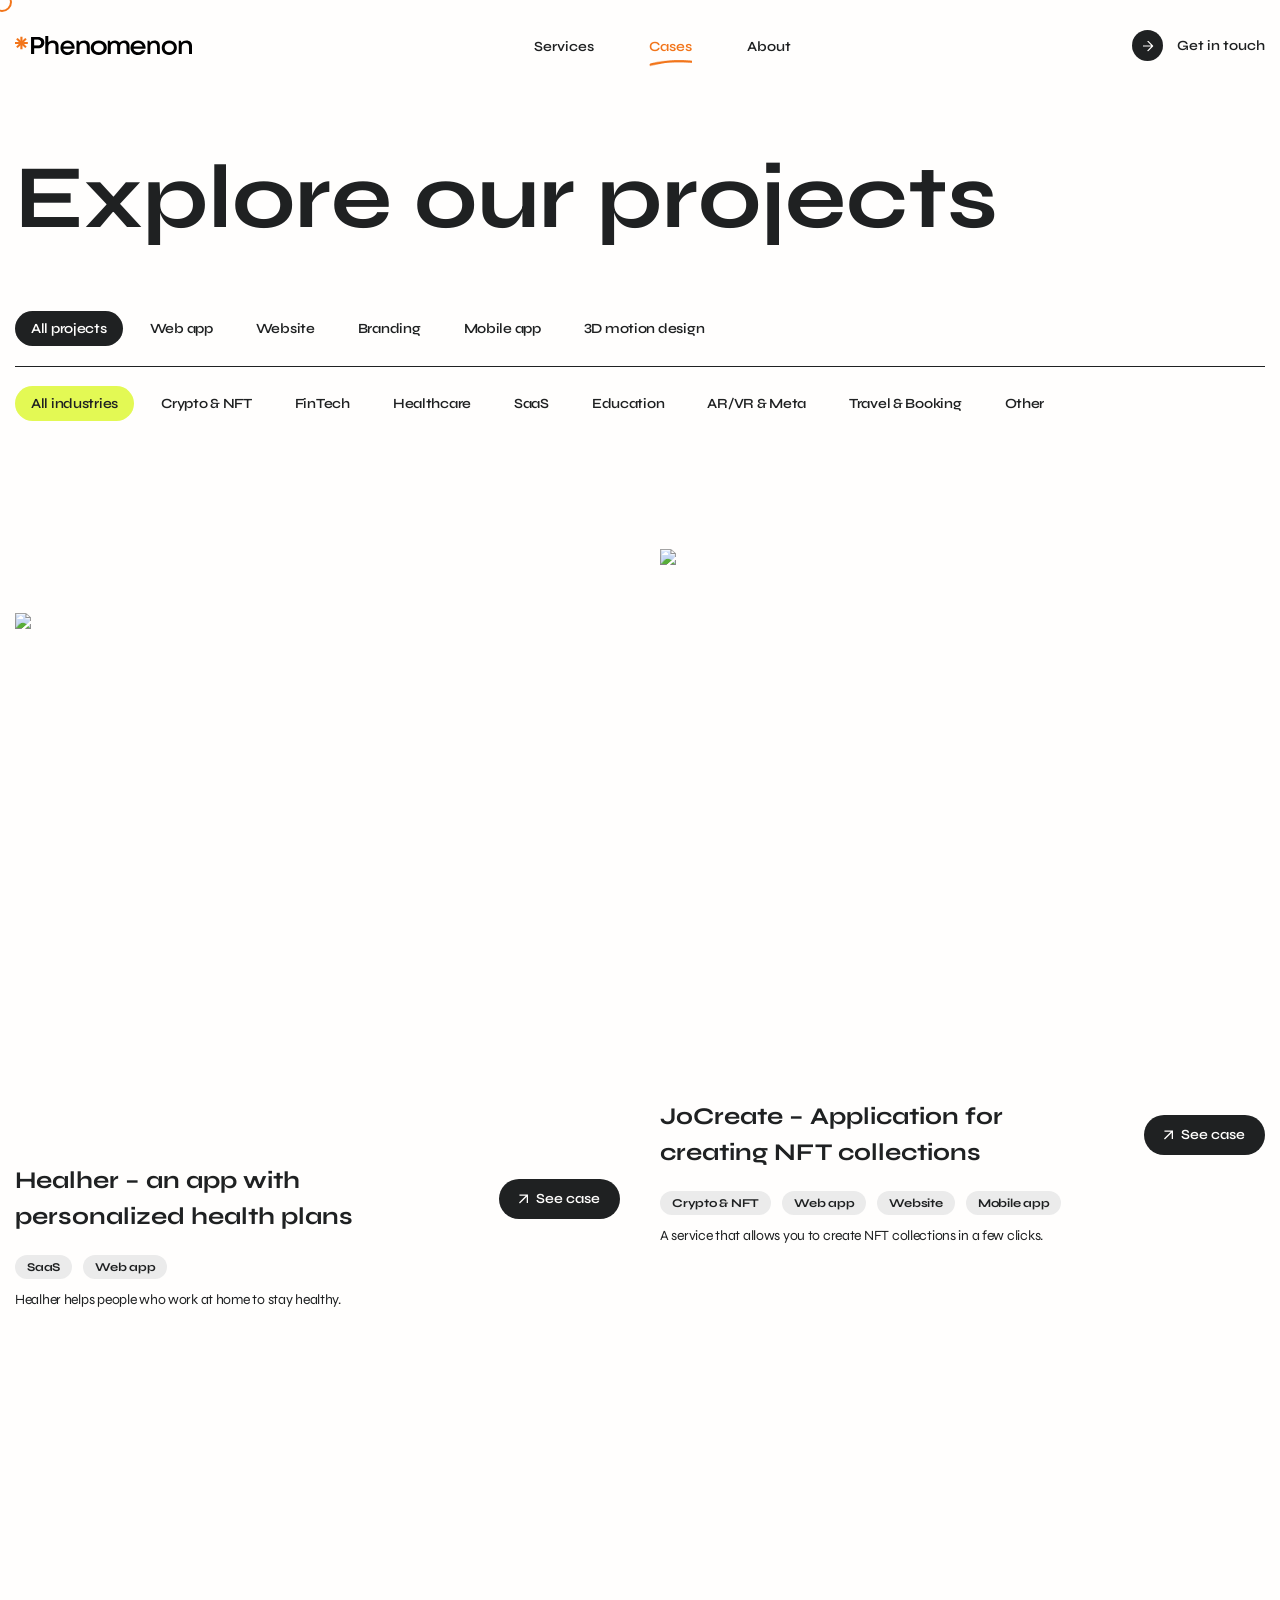
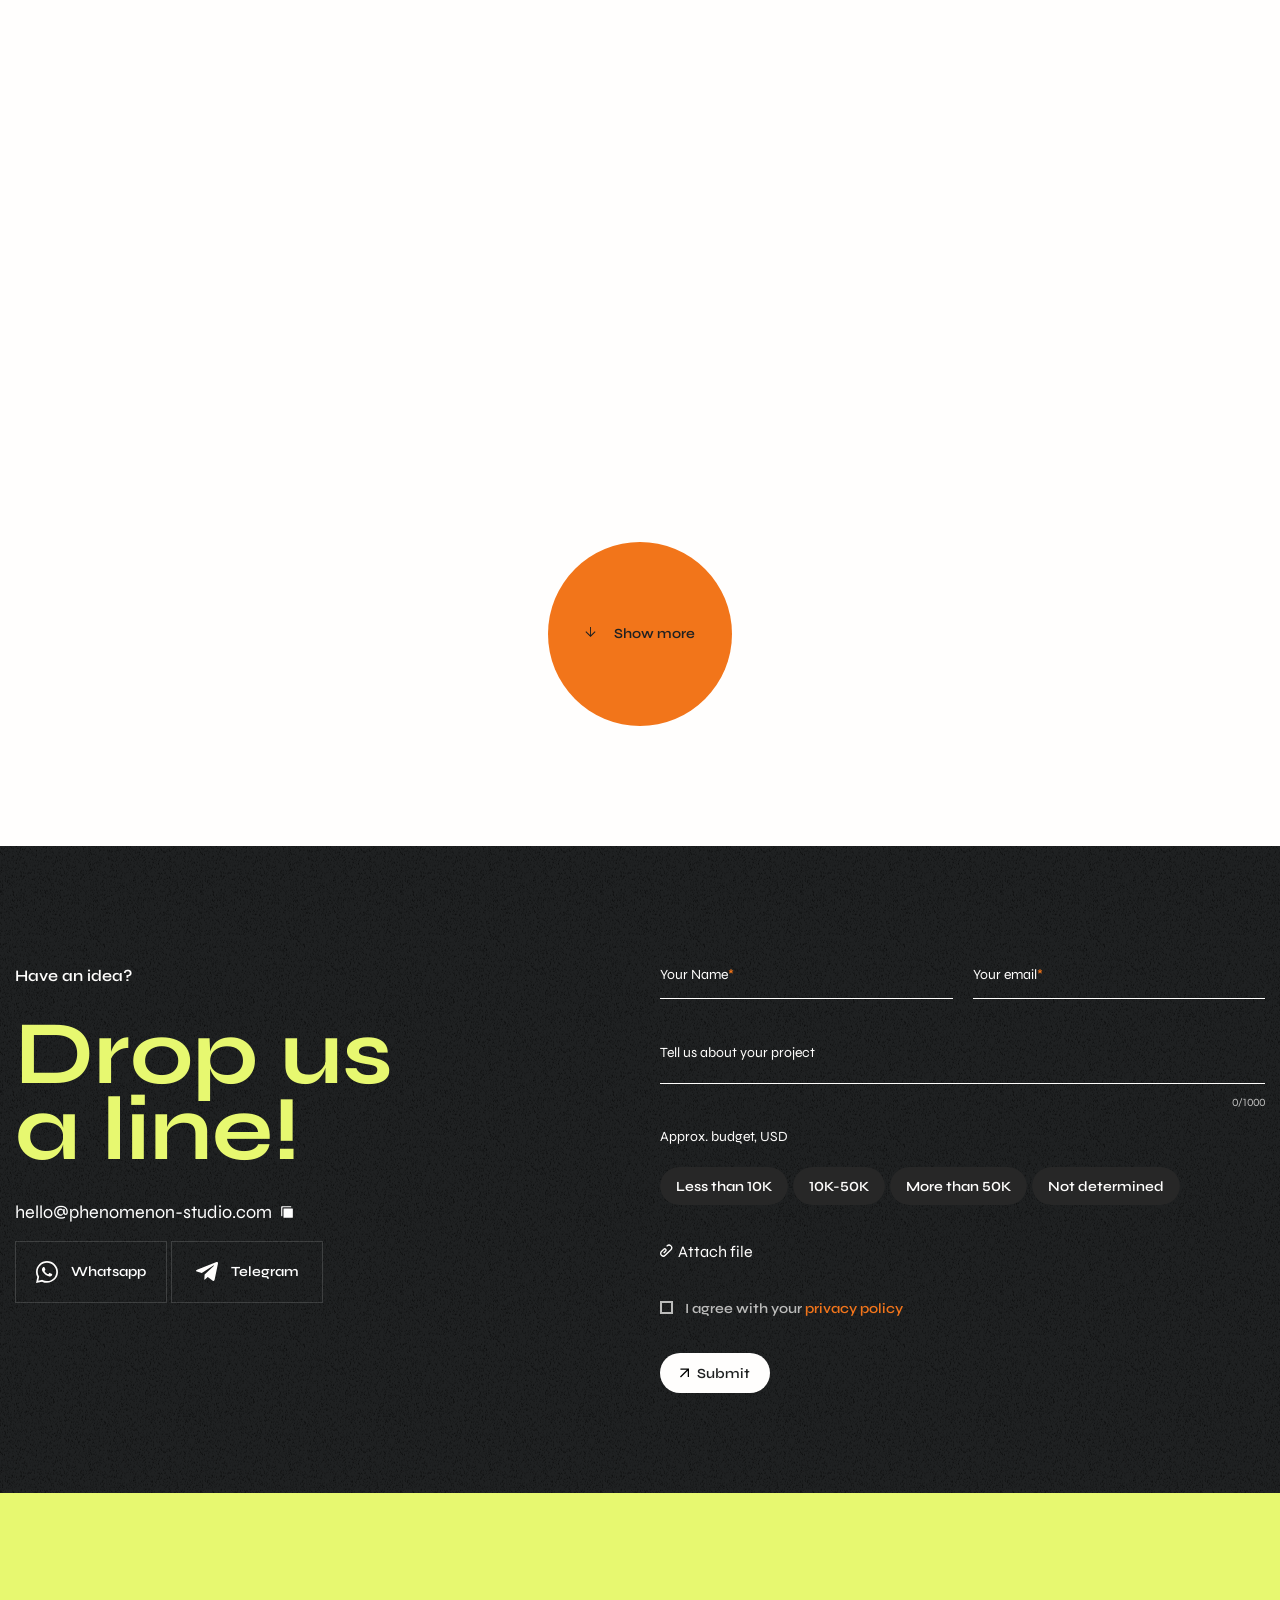
==== phenomenonstudio.com/projects.html @ b762459d "Initial commit" ====
<!DOCTYPE html>
<html lang="en" class="" id="html" translate="no">

<!-- Mirrored from phenomenonstudio.com/projects by HTTrack Website Copier/3.x [XR&CO'2014], Mon, 03 Apr 2023 16:49:14 GMT -->
<!-- Added by HTTrack --><meta http-equiv="content-type" content="text/html;charset=UTF-8" /><!-- /Added by HTTrack -->
<head>
	<meta name="google" content="notranslate">
	<meta charset="utf-8">
	<meta name="viewport" content="initial-scale=1.0, width=device-width, viewport-fit=cover">
	<link rel="preconnect" href="https://fonts.googleapis.com/">
	<link rel="preconnect" href="https://fonts.gstatic.com/" crossorigin>
	<link
	    rel="preload"
	    href="https://fonts.googleapis.com/css2?family=Syne:wght@400;500;600;700&amp;display=swap"
	    as="style"
	    onload="this.onload=null;this.rel='stylesheet'"
	/>
	<noscript>
	    <link
	        href="https://fonts.googleapis.com/css2?family=Syne:wght@400;500;600;700&amp;display=swap"
	        rel="stylesheet"
	        type="text/css"
	    />
	</noscript>

	<title>Full service studio for both startups and established businesses - Projects</title>
	<meta name='robots' content='index, follow, max-image-preview:large, max-snippet:-1, max-video-preview:-1' />

	<!-- This site is optimized with the Yoast SEO Premium plugin v18.3 (Yoast SEO v20.0) - https://yoast.com/wordpress/plugins/seo/ -->
	<meta name="description" content="We use fact- and research-based methodologies whilst partnering closely with clients to deliver their end-goal vision." />
	<link rel="canonical" href="projects.html" />
	<meta property="og:locale" content="en_US" />
	<meta property="og:type" content="article" />
	<meta property="og:title" content="Full service studio for both startups and established businesses - Projects" />
	<meta property="og:description" content="We use fact- and research-based methodologies whilst partnering closely with clients to deliver their end-goal vision." />
	<meta property="og:url" content="projects.html" />
	<meta property="og:site_name" content="Phenomenon" />
	<meta property="article:modified_time" content="2022-09-08T12:02:45+00:00" />
	<meta property="og:image" content="wp-content/uploads/2021/10/Cover-1-1-1-scaled.jpg" />
	<meta property="og:image:width" content="2560" />
	<meta property="og:image:height" content="1344" />
	<meta property="og:image:type" content="image/jpeg" />
	<meta name="twitter:card" content="summary_large_image" />
	<script type="application/ld+json" class="yoast-schema-graph">{"@context":"https://schema.org","@graph":[{"@type":"WebPage","@id":"https://phenomenonstudio.com/projects","url":"https://phenomenonstudio.com/projects","name":"Full service studio for both startups and established businesses - Projects","isPartOf":{"@id":"https://phenomenonstudio.com/#website"},"primaryImageOfPage":{"@id":"https://phenomenonstudio.com/projects#primaryimage"},"image":{"@id":"https://phenomenonstudio.com/projects#primaryimage"},"thumbnailUrl":"https://phenomenonstudio.com/wp-content/uploads/2021/10/Cover-1-1-1-scaled.jpg","datePublished":"2021-09-02T07:30:38+00:00","dateModified":"2022-09-08T12:02:45+00:00","description":"We use fact- and research-based methodologies whilst partnering closely with clients to deliver their end-goal vision.","inLanguage":"en-US","potentialAction":[{"@type":"ReadAction","target":["https://phenomenonstudio.com/projects"]}]},{"@type":"ImageObject","inLanguage":"en-US","@id":"https://phenomenonstudio.com/projects#primaryimage","url":"https://phenomenonstudio.com/wp-content/uploads/2021/10/Cover-1-1-1-scaled.jpg","contentUrl":"https://phenomenonstudio.com/wp-content/uploads/2021/10/Cover-1-1-1-scaled.jpg","width":"2560","height":"1344"},{"@type":"WebSite","@id":"https://phenomenonstudio.com/#website","url":"https://phenomenonstudio.com/","name":"Phenomenon","description":"","potentialAction":[{"@type":"SearchAction","target":{"@type":"EntryPoint","urlTemplate":"https://phenomenonstudio.com/?s={search_term_string}"},"query-input":"required name=search_term_string"}],"inLanguage":"en-US"}]}</script>
	<!-- / Yoast SEO Premium plugin. -->


<link rel='dns-prefetch' href='http://ajax.googleapis.com/' />
<link rel="https://api.w.org/" href="wp-json/index.html" /><link rel="alternate" type="application/json" href="wp-json/wp/v2/pages/63.json" /><link rel="EditURI" type="application/rsd+xml" title="RSD" href="xmlrpc0db0.php?rsd" />
<link rel="wlwmanifest" type="application/wlwmanifest+xml" href="wp-includes/wlwmanifest.xml" />
<meta name="generator" content="WordPress 6.2" />
<link rel='shortlink' href='index2cce.html?p=63' />
<link rel="alternate" type="application/json+oembed" href="wp-json/oembed/1.0/embed0a29.json?url=https%3A%2F%2Fphenomenonstudio.com%2Fprojects" />
<link rel="alternate" type="text/xml+oembed" href="wp-json/oembed/1.0/embedd9ba?url=https%3A%2F%2Fphenomenonstudio.com%2Fprojects&amp;format=xml" />
<link rel="icon" href="wp-content/uploads/2022/05/cropped-fv-32x32.png" sizes="32x32" />
<link rel="icon" href="wp-content/uploads/2022/05/cropped-fv-192x192.png" sizes="192x192" />
<link rel="apple-touch-icon" href="wp-content/uploads/2022/05/cropped-fv-180x180.png" />
<meta name="msapplication-TileImage" content="https://phenomenonstudio.com/wp-content/uploads/2022/05/cropped-fv-270x270.png" />
	  <script>
          black_bg="wp-content/themes/phenomenon/img/black-bg.png";
      other_bg="wp-content/themes/phenomenon/img/bg.png";
     
    </script>
<style>
    body * {font-family: Syne;font-feature-settings: 'pnum' on, 'lnum' on;}.wrap{margin: 0 auto; width: 100%;max-width: 1330px;padding: 0 15px;}.black-background{background-image: url(wp-content/themes/phenomenon/img/black-bg.png);}.white-background,.gray-background,.lime-background, .orange-background{background-image: url(https://phenomenonstudio.com/wp-content/themes/phenomenon/img/bg.png);}img{aspect-ratio:attr(width)/attr(height)}.bottom-divider{position:absolute;border-top:2px solid #414243;height:calc(50% - 100px);bottom:0;left:0;z-index:123123123;width:100%;background:#1F2122;background-image: url(https://phenomenonstudio.com/wp-content/themes/phenomenon/img/black-bg.png);background-position:center;background-attachment:fixed;transition:0.7s;transition-delay:0.2s}.pace{display:none !important;position:absolute;top:-1px;left:-1px;width:1px;height:1px;z-index:-1}.page-preloader{height:100vh;color:white;display:flex;align-items:center;justify-content:flex-start;position:relative;z-index:1000;font-size:24px;font-weight:700;background:#1F2122;background-image: url(https://phenomenonstudio.com/wp-content/themes/phenomenon/img/black-bg.png);background-position:center;overflow:hidden;position:fixed;top:0;left:0;width:100%}.page-preloader.active{animation-name:loader;animation-iteration-count:1;animation-duration:0.5s;animation-timing-function:ease-in-out;animation-fill-mode:forwards;animation-delay:0.5s}.page-preloader.active .bottom-divider{height:100%}@keyframes loader{0%{height:100vh}100%{height:0;display:none}}.preloader-wrap span{font-size:200px;margin-left:20px;line-height:100%}.preloader-wrap sup{display:inline-block;vertical-align:top;margin-left:5px}.preloader-wrap sup img{width:25px}.header{border-bottom:1px solid transparent}@media (min-width: 1110px){.header.mini{padding:12px 0 !important;border-bottom:1px solid #D9D9D9}}.view,.hidd_block{opacity:0;visibility:hidden;-webkit-backface-visibility:hidden;backface-visibility:hidden}.logo svg{display:block}.viewed{-webkit-backface-visibility:hidden;backface-visibility:hidden;opacity:1;visibility:visible}.view.textslide{visibility:hidden;-webkit-backface-visibility:hidden;backface-visibility:hidden;opacity:0}.viewed.textslide{visibility:visible;-webkit-backface-visibility:hidden;backface-visibility:hidden;opacity:0}.fadein{opacity:0}.hidden-block.active{opacity:1;-webkit-backface-visibility:hidden;backface-visibility:hidden}h1 i,.section-heading i,.one i,h2 i,h3 i,h4 i,.value .text i,.section-subheading:not(.notme) i{opacity:0}.contacts-screen1 form .serv-wrap label input:checked+span::before{clip-path:circle(100% at 50% 50%)}.wls li{overflow:hidden}.wls li span.a-line{display:inline-block;overflow:hidden}.wls li span.a-line{overflow:hidden !important}.wls li span.a-line span{opacity:1;transform:translate3d(0, 100%, 0);-webkit-transform:translate3d(0, 100%, 0);will-change:transform;display:block;line-height:105%}h1.view:not(.done) span.a-line,.section-heading.view:not(.line-animation) span.a-line,h2.view span.a-line,h3.view span.a-line,.view.value .view.text span.a-line,.mobile-menu li a span.a-line{visibility:hidden;opacity:0;-webkit-backface-visibility:hidden;margin:-1% 0 -1% -5px}h1.viewed:not(.done) span.a-line,.section-heading.viewed:not(.line-animation) span.a-line,h2.viewed span.a-line,h3.viewed span.a-line,.viewed.value .viewed.text span.a-line,.mobile-menu li a span.a-line{overflow:hidden !important;display:block;-webkit-backface-visibility:hidden;visibility:visible;opacity:1;margin:-1% 0 -1% -5px}h1.viewed:not(.done) span.a-line span,.section-heading.viewed:not(.line-animation) span.a-line span,h2.viewed span.a-line span,h3.viewed span.a-line span,.viewed.value .viewed.text span.a-line span,.mobile-menu li a span.a-line span{transform:translateY(100%);display:block;line-height:105%}h1.viewed:not(.done).active span.a-line span,.section-heading.viewed:not(.line-animation).active span.a-line span,h2.viewed.active span.a-line span,h3.viewed.active span.a-line span,.viewed.value .viewed.text.active span.a-line span,.mobile-menu li a.active span.a-line span{animation-name:texttotop;animation-duration:0.8s;animation-iteration-count:1;animation-fill-mode:forwards;animation-timing-function:ease}.one .a-line{overflow:hidden;-webkit-backface-visibility:hidden}.one .a-line .inn{transform:translateY(100%);display:block}.one.active .a-line .inn{animation-name:texttotop;animation-duration:0.8s;animation-iteration-count:1;animation-fill-mode:forwards;animation-timing-function:ease}.textslide.viewed{animation-name:textslide;animation-duration:0.8s;animation-iteration-count:1;animation-fill-mode:forwards;animation-timing-function:ease}.texttobottom.viewed{animation-name:textslidebottom;animation-duration:0.8s;animation-iteration-count:1;animation-fill-mode:forwards;animation-timing-function:ease}.delay0{animation-delay:0s !important}.delay0-2{animation-delay:0.2s !important}.delay0-5{animation-delay:0.5s !important}.delay0-7{animation-delay:0.7s !important}.delay1{animation-delay:1s !important}.delay1-2{animation-delay:1.2s !important}.delay1-5{animation-delay:1.5s !important}.delay1-7{animation-delay:1.7s !important}.delay2-2{animation-delay:2.2s !important}.viewed.fadein{animation-name:fadein;animation-duration:1s;animation-iteration-count:1;animation-fill-mode:forwards;animation-timing-function:ease;-webkit-backface-visibility:hidden}@keyframes texttotop{0%{opacity:0;transform:translate3d(0, 100%, 0);-webkit-transform:translate3d(0, 100%, 0)}100%{opacity:1;transform:translate3d(0, 0, 0);-webkit-transform:translate3d(0, 0, 0)}}@keyframes texttobottom{0%{opacity:1;transform:translate3d(0, 0, 0);-webkit-transform:translate3d(0, 0, 0)}100%{opacity:0;transform:translate3d(0, 100%, 0);-webkit-transform:translate3d(0, 100%, 0)}}@keyframes textslide{0%{opacity:0;transform:translate3d(0, 30px, 0);-webkit-transform:translate3d(0, 30px, 0)}100%{opacity:1;transform:translate3d(0, 0, 0);-webkit-transform:translate3d(0, 0, 0)}}@keyframes textslidebottom{0%{opacity:1;transform:translate3d(0, 0, 0);-webkit-transform:translate3d(0, 0, 0)}100%{opacity:0;transform:translate3d(0, 30px, 0);-webkit-transform:translate3d(0, 30px, 0)}}@keyframes fadein{0%{opacity:0}100%{opacity:1}}@media (max-width: 1210px){.header.mini:not(.allways-white){padding:12px 0 !important;border-bottom:1px solid #D9D9D9}.preloader-wrap span{font-size:100px;margin-left:0;line-height:100%}.preloader-wrap b{display:block}.preloader-wrap sup{display:inline-block;vertical-align:top;margin-left:5px}.preloader-wrap sup img{width:25px}.bottom-divider{border-top:2px solid #414243;height:calc(50% - 100px)}.page-preloader{height:100vh;font-size:24px}h1.view:not(.done) span.a-line,.section-heading.view:not(.line-animation) span.a-line,h2.view span.a-line,h3.view span.a-line,.view.value .view.text span.a-line,.mobile-menu li a span.a-line{margin-left:-2px;margin-top:0;margin-bottom:0}.header.mini:not(.allways-white){padding:15px 0 !important;border-bottom:1px solid #D9D9D9}h1.viewed:not(.done) span.a-line,.section-heading.viewed:not(.line-animation) span.a-line,h2.viewed span.a-line,h3.viewed span.a-line,.viewed.value .viewed.text span.a-line,.mobile-menu li a span.a-line{margin-left:-2px;margin-top:0;margin-bottom:0}h1.viewed:not(.done) span.a-line{margin-top:-0.5%;margin-bottom:-0.5%}}

  </style>
  <script type="application/ld+json">
[{"@context":"http://schema.org","@type":"WebSite","url":"https://phenomenonstudio.com/","potentialAction":{"@type":"SearchAction","target":"https://phenomenonstudio.com/?s={search_term_string}","query-input":"required name=search_term_string"}},{"@context":"http://schema.org","@type":"Organization","url":"https://phenomenonstudio.com/","logo":"https://phenomenonstudio.com/wp-content/webp-express/webp-images/uploads/2021/09/Logo-3D-1mob-e1630573294768.png.webp","name":"Phenomenonstudio","email":"hello@phenomenon-studio.com"}]
</script>

<script async src="../cdnjs.cloudflare.com/ajax/libs/pace/1.2.4/pace.min.js"></script>

<script>
setTimeout(function(){var e,t,n;t=setTimeout(function(){document.getElementById("loadcntr").textContent="100",document.getElementById("pageloader").classList.add("active"),document.getElementById("main-screen-load").classList.add("is_view"),document.getElementById("main-screen-load-inner")&&document.getElementById("main-screen-load-inner").classList.add("viewed"),init(),load_funcs(),check_viewport(),additional_funcs(),check_viewport(),setObserver(),setTimeout(function(){window.scrollTo(0,1)},1),setTimeout(function(){window.scrollTo(0,0)},1),clearInterval(n)},8e3),n=setInterval(function(){var a=document.getElementsByClassName("pace-progress");Array.prototype.filter.call(a,function(t){(e=t.getAttribute("data-progress-text").replace("%",""))<10?e="00"+e:e<100&&e>10&&(e="0"+e)}),document.getElementById("loadcntr").textContent=e,"100"==e&&(document.getElementById("pageloader").classList.add("active"),setTimeout(function(){init(),load_funcs(),check_viewport(),additional_funcs(),check_viewport(),setObserver(),document.getElementById("main-screen-load").classList.add("is_view"),document.getElementById("main-screen-load-inner")&&document.getElementById("main-screen-load-inner").classList.add("viewed"),setTimeout(function(){window.scrollTo(0,1)},1),setTimeout(function(){window.scrollTo(0,0)},1),clearTimeout(t)},1e3),clearInterval(n))})},100);

</script>

	<!-- Google Tag Manager -->
<script>(function(w,d,s,l,i){w[l]=w[l]||[];w[l].push({'gtm.start':
new Date().getTime(),event:'gtm.js'});var f=d.getElementsByTagName(s)[0],
j=d.createElement(s),dl=l!='dataLayer'?'&l='+l:'';j.async=true;j.src=
'../www.googletagmanager.com/gtm5445.html?id='+i+dl;f.parentNode.insertBefore(j,f);
})(window,document,'script','dataLayer','GTM-NG5S546');</script>
<!-- End Google Tag Manager -->

<script> (function(ss,ex){ window.ldfdr=window.ldfdr||function(){(ldfdr._q=ldfdr._q||[]).push([].slice.call(arguments));}; (function(d,s){ fs=d.getElementsByTagName(s)[0]; function ce(src){ var cs=d.createElement(s); cs.src=src; cs.async=1; fs.parentNode.insertBefore(cs,fs); }; ce('https://sc.lfeeder.com/lftracker_v1_'+ss+(ex?'_'+ex:'')+'.js'); })(document,'script'); })('lYNOR8xdeJN8WQJZ'); </script>


</head>
<body id="body">	
	<!-- Google Tag Manager (noscript) -->
<noscript><iframe rel="preconnect" src="https://www.googletagmanager.com/ns.html?id=GTM-NG5S546"
height="0" width="0" style="display:none;visibility:hidden"></iframe></noscript>
<!-- End Google Tag Manager (noscript) -->

<div class="page-preloader" id="pageloader" data-src="wp-content/themes/phenomenon/img/black-bg.png">
	<div class="wrap">
		<div class="preloader-wrap">
			<b>Loading:</b> <span id="loadcntr">001</span><sup><img loading="lazy" width="25" height="25" style="height: auto;" src="wp-content/themes/phenomenon/_.png" alt="Projects - Photo 1"></sup>
		</div>
		<div class="bottom-divider" data-src="wp-content/themes/phenomenon/img/black-bg.png"></div>
	</div>
</div>

<div class="header-wrap">
<div class="header view fadein" id="header">
	<div class="wrap">
		<div class="flex-row">
			<a href="index.html" class="logo"><svg fill="none" height="19" viewBox="0 0 177 19" width="177" xmlns="http://www.w3.org/2000/svg" xmlns:xlink="http://www.w3.org/1999/xlink"><mask id="a" fill="#fff"><path d="m22.9815.905146c1.8119 0 3.3248.539494 4.5386 1.618494 1.2138 1.07878 1.8206 2.43339 1.8206 4.06382 0 1.62225-.6068 2.97288-1.8206 4.05184-1.2138 1.0788-2.7267 1.6183-4.5386 1.6183h-3.8232v5.838h-3.0689v-17.190454zm-.143 8.679264c.9883 0 1.7989-.28378 2.4319-.8511.6416-.56755.9623-1.28283.9623-2.14585 0-.86325-.3207-1.57854-.9623-2.14586-.633-.56733-1.4436-.8511-2.4319-.8511h-3.6802v5.99391z" fill="#fff"/><path d="m38.0285 4.46955c1.6966 0 3.0371.50601 4.0217 1.51803.9932 1.00404 1.4898 2.36538 1.4898 4.08402v8.0236h-2.993v-7.4694c0-1.21266-.2814-2.13235-.8439-2.75887-.5625-.6263-1.3976-.93967-2.5051-.93967-1.1341 0-2.0703.3775-2.8085 1.13252-.7384.75503-1.1075 1.72267-1.1075 2.90332v7.1321h-2.9933v-18.0952h2.9933v6.28875c.5711-.57814 1.2657-1.02401 2.0832-1.33716.8175-.32136 1.7053-.48204 2.6633-.48204z" fill="#fff"/><path d="m59.631 11.7992c0 .2662-.021.5741-.0629.9235h-11.2628c.1755 1.115.6438 1.9969 1.4048 2.6456.7608.649 1.7099.9736 2.8471.9736.8193 0 1.5509-.1791 2.1947-.5368.6523-.3577 1.1623-.8527 1.5303-1.4849h3.01c-.5517 1.4559-1.4256 2.5999-2.6213 3.4319-1.1956.832-2.5669 1.2478-4.1137 1.2478-2.0236 0-3.7168-.6906-5.0797-2.0715-1.3629-1.3895-2.0444-3.1116-2.0444-5.1667 0-1.3559.3094-2.58718.9282-3.69389.6187-1.10648 1.4716-1.97158 2.5586-2.59574 1.087-.63221 2.2995-.94831 3.6373-.94831 1.3795 0 2.6129.32852 3.6999.98578 1.087.64899 1.9189 1.52673 2.4959 2.63321.5853 1.0982.878 2.31705.878 3.65645zm-7.0738-4.71718c-1.062 0-1.965.29955-2.7092.89843-.7441.5991-1.2334 1.41452-1.4675 2.44605h8.3907c-.2592-1.04831-.7649-1.86764-1.5175-2.45847-.7441-.5906-1.643-.88601-2.6965-.88601z" fill="#fff"/><path d="m69.2385 4.52412c1.6878 0 3.0329.51615 4.035 1.54802 1.002 1.03186 1.5029 2.37585 1.5029 4.03176v7.9916h-2.993v-7.4397c0-1.20777-.2857-2.1238-.8571-2.74783-.5625-.62381-1.3932-.93593-2.4919-.93593-1.1427 0-2.0835.37998-2.8216 1.13995-.7296.75202-1.0944 1.71205-1.0944 2.87991v7.1036h-2.9933v-13.27142h2.0835l.5932 1.84799c.5625-.67995 1.2791-1.20782 2.1491-1.58383.8703-.37601 1.8328-.56412 2.8876-.56412z" fill="#fff"/><path d="m87.8773 18.0644c-1.2251.6239-2.5955.9359-4.1112.9359s-2.886-.312-4.1112-.9359c-1.2251-.6324-2.1872-1.4975-2.886-2.5957-.6989-1.1065-1.0483-2.3422-1.0483-3.7066 0-1.3727.3494-2.60815 1.0483-3.70635.6988-1.10648 1.6609-1.97181 2.886-2.59574 1.2252-.62393 2.5955-.93589 4.1112-.93589s2.8861.31196 4.1112.93589c1.2254.62393 2.1872 1.48926 2.886 2.59574.6989 1.10648 1.0483 2.34195 1.0483 3.70635s-.3494 2.6001-1.0483 3.7066c-.6988 1.0982-1.6606 1.9633-2.886 2.5957zm-7.6369-3.0452c.9257.8488 2.1009 1.2729 3.5257 1.2729s2.5955-.4241 3.5124-1.2729c.9257-.8485 1.3884-1.9343 1.3884-3.2571s-.4627-2.40838-1.3884-3.25714c-.9169-.84854-2.0876-1.27292-3.5124-1.27292s-2.6.42438-3.5257 1.27292c-.9168.84876-1.3751 1.93434-1.3751 3.25714s.4583 2.4086 1.3751 3.2571z" fill="#fff"/><path d="m109.298 4.52376c1.552 0 2.81.48012 3.773 1.43993.972.96002 1.458 2.19193 1.458 3.69596v8.43555h-3.037v-7.7635c0-1.07214-.25-1.89997-.749-2.48399-.5-.58402-1.209-.87603-2.128-.87603-.99 0-1.819.36407-2.489 1.09199-.66.72792-.99 1.65191-.99 2.77193v7.2596h-2.97v-7.7635c0-1.07214-.25-1.89997-.75-2.48399-.49-.58402-1.199-.87603-2.127-.87603-.9901 0-1.8197.36407-2.4888 1.09199-.6689.72792-1.0035 1.65191-1.0035 2.77193v7.2596h-3.0374v-13.27148h2.1542l.522 1.71602c.5621-.63199 1.2443-1.12404 2.0472-1.47595.8118-.35988 1.6636-.54003 2.5553-.54003.991 0 1.869.20801 2.636.62403.776.40806 1.378.97593 1.807 1.70385.544-.71996 1.239-1.28784 2.087-1.70385.847-.41602 1.757-.62403 2.73-.62403z" fill="#fff"/><path d="m130.619 11.7996c0 .2662-.022.574-.067.9235h-12.014c.188 1.1149.687 1.9968 1.499 2.6456.812.649 1.824.9736 3.037.9736.874 0 1.654-.1791 2.341-.5368.696-.3577 1.24-.8527 1.632-1.4849h3.211c-.589 1.4559-1.521 2.5999-2.796 3.4318-1.275.832-2.738 1.2479-4.388 1.2479-2.159 0-3.965-.6906-5.419-2.0716-1.453-1.3894-2.18-3.1116-2.18-5.1666 0-1.3559.33-2.58723.99-3.69394.66-1.10647 1.57-1.97157 2.729-2.59573 1.16-.63221 2.453-.94831 3.88-.94831 1.471 0 2.787.32851 3.947.98578 1.159.64899 2.046 1.52673 2.662 2.63321.624 1.0982.936 2.31709.936 3.65649zm-7.545-4.71723c-1.133 0-2.096.29956-2.89.89843-.794.59911-1.316 1.41453-1.565 2.4461h8.95c-.277-1.04835-.816-1.86769-1.619-2.45851-.793-.5906-1.752-.88602-2.876-.88602z" fill="#fff"/><path d="m139.676 4.52376c1.567 0 2.816.51615 3.746 1.54802.931 1.03186 1.396 2.37585 1.396 4.03172v7.9917h-2.779v-7.4397c0-1.20783-.265-2.12386-.796-2.74789-.522-.6238-1.294-.93593-2.314-.93593-1.061 0-1.935.37998-2.62 1.13996-.677.75201-1.016 1.71204-1.016 2.87986v7.1037h-2.78v-13.27148h1.935l.551 1.84799c.522-.67995 1.187-1.20782 1.995-1.58383.809-.37601 1.702-.56412 2.682-.56412z" fill="#fff"/><path d="m158.153 18.0641c-1.153.6239-2.443.9358-3.87.9358-1.426 0-2.716-.3119-3.869-.9358-1.153-.6325-2.059-1.4976-2.716-2.5958-.658-1.1065-.987-2.3421-.987-3.7066 0-1.3727.329-2.60811.987-3.70631.657-1.10648 1.563-1.9718 2.716-2.59574 1.153-.62393 2.443-.93589 3.869-.93589 1.427 0 2.717.31196 3.87.93589 1.153.62394 2.058 1.48926 2.716 2.59574s.987 2.34191.987 3.70631c0 1.3645-.329 2.6001-.987 3.7066-.658 1.0982-1.563 1.9633-2.716 2.5958zm-7.188-3.0452c.871.8487 1.977 1.2729 3.318 1.2729s2.443-.4242 3.306-1.2729c.871-.8486 1.307-1.9344 1.307-3.2572s-.436-2.40834-1.307-3.2571c-.863-.84854-1.965-1.27292-3.306-1.27292s-2.447.42438-3.318 1.27292c-.863.84876-1.294 1.9343-1.294 3.2571s.431 2.4086 1.294 3.2572z" fill="#fff"/><path d="m171.463 4.52412c1.688 0 3.033.51615 4.035 1.54802 1.002 1.03186 1.503 2.37585 1.503 4.03176v7.9916h-2.993v-7.4397c0-1.20777-.286-2.1238-.857-2.74783-.563-.62381-1.393-.93593-2.492-.93593-1.143 0-2.083.37998-2.822 1.13995-.729.75202-1.094 1.71205-1.094 2.87991v7.1036h-2.993v-13.27142h2.083l.593 1.84799c.563-.67995 1.279-1.20782 2.15-1.58383.87-.37601 1.832-.56412 2.887-.56412z" fill="#fff"/></mask><path d="m5.3363.826172h2.15537v3.291748l-.22455.91223.49793-.71555 2.45845-2.39821 1.5025 1.44837-2.44927 2.36226-.79016.44199.79016-.15044h3.54937v2.00365h-3.54937l-.79016-.17895.79016.46066 2.44857 2.36057-1.5027 1.4484-2.45755-2.36611-.49793-.72442.22455.72442v3.47071h-2.15537v-3.47071l.23422-.72442-.47834.72442-2.45847 2.37041-1.50248-1.4527 2.44855-2.36057.76068-.46066-.89795.17895h-3.44251v-2.00365h3.57978l.76139.15044-.76044-.44199-2.4495-2.36155 1.50248-1.44811 2.28298 2.20128.65383.91247-.23422-.91247z" fill="#f2751a"/><g fill="#fffefd"><path d="m22.9815.905146c1.8119 0 3.3248.539494 4.5386 1.618494 1.2138 1.07878 1.8206 2.43339 1.8206 4.06382 0 1.62225-.6068 2.97288-1.8206 4.05184-1.2138 1.0788-2.7267 1.6183-4.5386 1.6183h-3.8232v5.838h-3.0689v-17.190454zm-.143 8.679264c.9883 0 1.7989-.28378 2.4319-.8511.6416-.56755.9623-1.28283.9623-2.14585 0-.86325-.3207-1.57854-.9623-2.14586-.633-.56733-1.4436-.8511-2.4319-.8511h-3.6802v5.99391z"/><path d="m38.0285 4.46955c1.6966 0 3.0371.50601 4.0217 1.51803.9932 1.00404 1.4898 2.36538 1.4898 4.08402v8.0236h-2.993v-7.4694c0-1.21266-.2814-2.13235-.8439-2.75887-.5625-.6263-1.3976-.93967-2.5051-.93967-1.1341 0-2.0703.3775-2.8085 1.13252-.7384.75503-1.1075 1.72267-1.1075 2.90332v7.1321h-2.9933v-18.0952h2.9933v6.28875c.5711-.57814 1.2657-1.02401 2.0832-1.33716.8175-.32136 1.7053-.48204 2.6633-.48204z"/><path d="m59.631 11.7992c0 .2662-.021.5741-.0629.9235h-11.2628c.1755 1.115.6438 1.9969 1.4048 2.6456.7608.649 1.7099.9736 2.8471.9736.8193 0 1.5509-.1791 2.1947-.5368.6523-.3577 1.1623-.8527 1.5303-1.4849h3.01c-.5517 1.4559-1.4256 2.5999-2.6213 3.4319-1.1956.832-2.5669 1.2478-4.1137 1.2478-2.0236 0-3.7168-.6906-5.0797-2.0715-1.3629-1.3895-2.0444-3.1116-2.0444-5.1667 0-1.3559.3094-2.58718.9282-3.69389.6187-1.10648 1.4716-1.97158 2.5586-2.59574 1.087-.63221 2.2995-.94831 3.6373-.94831 1.3795 0 2.6129.32852 3.6999.98578 1.087.64899 1.9189 1.52673 2.4959 2.63321.5853 1.0982.878 2.31705.878 3.65645zm-7.0738-4.71718c-1.062 0-1.965.29955-2.7092.89843-.7441.5991-1.2334 1.41452-1.4675 2.44605h8.3907c-.2592-1.04831-.7649-1.86764-1.5175-2.45847-.7441-.5906-1.643-.88601-2.6965-.88601z"/><path d="m69.2385 4.52412c1.6878 0 3.0329.51615 4.035 1.54802 1.002 1.03186 1.5029 2.37585 1.5029 4.03176v7.9916h-2.993v-7.4397c0-1.20777-.2857-2.1238-.8571-2.74783-.5625-.62381-1.3932-.93593-2.4919-.93593-1.1427 0-2.0835.37998-2.8216 1.13995-.7296.75202-1.0944 1.71205-1.0944 2.87991v7.1036h-2.9933v-13.27142h2.0835l.5932 1.84799c.5625-.67995 1.2791-1.20782 2.1491-1.58383.8703-.37601 1.8328-.56412 2.8876-.56412z"/><path d="m87.8773 18.0644c-1.2251.6239-2.5955.9359-4.1112.9359s-2.886-.312-4.1112-.9359c-1.2251-.6324-2.1872-1.4975-2.886-2.5957-.6989-1.1065-1.0483-2.3422-1.0483-3.7066 0-1.3727.3494-2.60815 1.0483-3.70635.6988-1.10648 1.6609-1.97181 2.886-2.59574 1.2252-.62393 2.5955-.93589 4.1112-.93589s2.8861.31196 4.1112.93589c1.2254.62393 2.1872 1.48926 2.886 2.59574.6989 1.10648 1.0483 2.34195 1.0483 3.70635s-.3494 2.6001-1.0483 3.7066c-.6988 1.0982-1.6606 1.9633-2.886 2.5957zm-7.6369-3.0452c.9257.8488 2.1009 1.2729 3.5257 1.2729s2.5955-.4241 3.5124-1.2729c.9257-.8485 1.3884-1.9343 1.3884-3.2571s-.4627-2.40838-1.3884-3.25714c-.9169-.84854-2.0876-1.27292-3.5124-1.27292s-2.6.42438-3.5257 1.27292c-.9168.84876-1.3751 1.93434-1.3751 3.25714s.4583 2.4086 1.3751 3.2571z"/><path d="m109.298 4.52376c1.552 0 2.81.48012 3.773 1.43993.972.96002 1.458 2.19193 1.458 3.69596v8.43555h-3.037v-7.7635c0-1.07214-.25-1.89997-.749-2.48399-.5-.58402-1.209-.87603-2.128-.87603-.99 0-1.819.36407-2.489 1.09199-.66.72792-.99 1.65191-.99 2.77193v7.2596h-2.97v-7.7635c0-1.07214-.25-1.89997-.75-2.48399-.49-.58402-1.199-.87603-2.127-.87603-.9901 0-1.8197.36407-2.4888 1.09199-.6689.72792-1.0035 1.65191-1.0035 2.77193v7.2596h-3.0374v-13.27148h2.1542l.522 1.71602c.5621-.63199 1.2443-1.12404 2.0472-1.47595.8118-.35988 1.6636-.54003 2.5553-.54003.991 0 1.869.20801 2.636.62403.776.40806 1.378.97593 1.807 1.70385.544-.71996 1.239-1.28784 2.087-1.70385.847-.41602 1.757-.62403 2.73-.62403z"/><path d="m130.619 11.7996c0 .2662-.022.574-.067.9235h-12.014c.188 1.1149.687 1.9968 1.499 2.6456.812.649 1.824.9736 3.037.9736.874 0 1.654-.1791 2.341-.5368.696-.3577 1.24-.8527 1.632-1.4849h3.211c-.589 1.4559-1.521 2.5999-2.796 3.4318-1.275.832-2.738 1.2479-4.388 1.2479-2.159 0-3.965-.6906-5.419-2.0716-1.453-1.3894-2.18-3.1116-2.18-5.1666 0-1.3559.33-2.58723.99-3.69394.66-1.10647 1.57-1.97157 2.729-2.59573 1.16-.63221 2.453-.94831 3.88-.94831 1.471 0 2.787.32851 3.947.98578 1.159.64899 2.046 1.52673 2.662 2.63321.624 1.0982.936 2.31709.936 3.65649zm-7.545-4.71723c-1.133 0-2.096.29956-2.89.89843-.794.59911-1.316 1.41453-1.565 2.4461h8.95c-.277-1.04835-.816-1.86769-1.619-2.45851-.793-.5906-1.752-.88602-2.876-.88602z"/><path d="m139.676 4.52376c1.567 0 2.816.51615 3.746 1.54802.931 1.03186 1.396 2.37585 1.396 4.03172v7.9917h-2.779v-7.4397c0-1.20783-.265-2.12386-.796-2.74789-.522-.6238-1.294-.93593-2.314-.93593-1.061 0-1.935.37998-2.62 1.13996-.677.75201-1.016 1.71204-1.016 2.87986v7.1037h-2.78v-13.27148h1.935l.551 1.84799c.522-.67995 1.187-1.20782 1.995-1.58383.809-.37601 1.702-.56412 2.682-.56412z"/><path d="m158.153 18.0641c-1.153.6239-2.443.9358-3.87.9358-1.426 0-2.716-.3119-3.869-.9358-1.153-.6325-2.059-1.4976-2.716-2.5958-.658-1.1065-.987-2.3421-.987-3.7066 0-1.3727.329-2.60811.987-3.70631.657-1.10648 1.563-1.9718 2.716-2.59574 1.153-.62393 2.443-.93589 3.869-.93589 1.427 0 2.717.31196 3.87.93589 1.153.62394 2.058 1.48926 2.716 2.59574s.987 2.34191.987 3.70631c0 1.3645-.329 2.6001-.987 3.7066-.658 1.0982-1.563 1.9633-2.716 2.5958zm-7.188-3.0452c.871.8487 1.977 1.2729 3.318 1.2729s2.443-.4242 3.306-1.2729c.871-.8486 1.307-1.9344 1.307-3.2572s-.436-2.40834-1.307-3.2571c-.863-.84854-1.965-1.27292-3.306-1.27292s-2.447.42438-3.318 1.27292c-.863.84876-1.294 1.9343-1.294 3.2571s.431 2.4086 1.294 3.2572z"/><path d="m171.463 4.52412c1.688 0 3.033.51615 4.035 1.54802 1.002 1.03186 1.503 2.37585 1.503 4.03176v7.9916h-2.993v-7.4397c0-1.20777-.286-2.1238-.857-2.74783-.563-.62381-1.393-.93593-2.492-.93593-1.143 0-2.083.37998-2.822 1.13995-.729.75202-1.094 1.71205-1.094 2.87991v7.1036h-2.993v-13.27142h2.083l.593 1.84799c.563-.67995 1.279-1.20782 2.15-1.58383.87-.37601 1.832-.56412 2.887-.56412z"/></g><path d="m22.9815.905146c1.8119 0 3.3248.539494 4.5386 1.618494 1.2138 1.07878 1.8206 2.43339 1.8206 4.06382 0 1.62225-.6068 2.97288-1.8206 4.05184-1.2138 1.0788-2.7267 1.6183-4.5386 1.6183h-3.8232v5.838h-3.0689v-17.190454zm-.143 8.679264c.9883 0 1.7989-.28378 2.4319-.8511.6416-.56755.9623-1.28283.9623-2.14585 0-.86325-.3207-1.57854-.9623-2.14586-.633-.56733-1.4436-.8511-2.4319-.8511h-3.6802v5.99391z" mask="url(#a)" stroke="#fffefd" stroke-width="2"/><path d="m38.0285 4.46955c1.6966 0 3.0371.50601 4.0217 1.51803.9932 1.00404 1.4898 2.36538 1.4898 4.08402v8.0236h-2.993v-7.4694c0-1.21266-.2814-2.13235-.8439-2.75887-.5625-.6263-1.3976-.93967-2.5051-.93967-1.1341 0-2.0703.3775-2.8085 1.13252-.7384.75503-1.1075 1.72267-1.1075 2.90332v7.1321h-2.9933v-18.0952h2.9933v6.28875c.5711-.57814 1.2657-1.02401 2.0832-1.33716.8175-.32136 1.7053-.48204 2.6633-.48204z" mask="url(#a)" stroke="#fffefd" stroke-width="2"/><path d="m59.631 11.7992c0 .2662-.021.5741-.0629.9235h-11.2628c.1755 1.115.6438 1.9969 1.4048 2.6456.7608.649 1.7099.9736 2.8471.9736.8193 0 1.5509-.1791 2.1947-.5368.6523-.3577 1.1623-.8527 1.5303-1.4849h3.01c-.5517 1.4559-1.4256 2.5999-2.6213 3.4319-1.1956.832-2.5669 1.2478-4.1137 1.2478-2.0236 0-3.7168-.6906-5.0797-2.0715-1.3629-1.3895-2.0444-3.1116-2.0444-5.1667 0-1.3559.3094-2.58718.9282-3.69389.6187-1.10648 1.4716-1.97158 2.5586-2.59574 1.087-.63221 2.2995-.94831 3.6373-.94831 1.3795 0 2.6129.32852 3.6999.98578 1.087.64899 1.9189 1.52673 2.4959 2.63321.5853 1.0982.878 2.31705.878 3.65645zm-7.0738-4.71718c-1.062 0-1.965.29955-2.7092.89843-.7441.5991-1.2334 1.41452-1.4675 2.44605h8.3907c-.2592-1.04831-.7649-1.86764-1.5175-2.45847-.7441-.5906-1.643-.88601-2.6965-.88601z" mask="url(#a)" stroke="#fffefd" stroke-width="2"/><path d="m69.2385 4.52412c1.6878 0 3.0329.51615 4.035 1.54802 1.002 1.03186 1.5029 2.37585 1.5029 4.03176v7.9916h-2.993v-7.4397c0-1.20777-.2857-2.1238-.8571-2.74783-.5625-.62381-1.3932-.93593-2.4919-.93593-1.1427 0-2.0835.37998-2.8216 1.13995-.7296.75202-1.0944 1.71205-1.0944 2.87991v7.1036h-2.9933v-13.27142h2.0835l.5932 1.84799c.5625-.67995 1.2791-1.20782 2.1491-1.58383.8703-.37601 1.8328-.56412 2.8876-.56412z" mask="url(#a)" stroke="#fffefd" stroke-width="2"/><path d="m87.8773 18.0644c-1.2251.6239-2.5955.9359-4.1112.9359s-2.886-.312-4.1112-.9359c-1.2251-.6324-2.1872-1.4975-2.886-2.5957-.6989-1.1065-1.0483-2.3422-1.0483-3.7066 0-1.3727.3494-2.60815 1.0483-3.70635.6988-1.10648 1.6609-1.97181 2.886-2.59574 1.2252-.62393 2.5955-.93589 4.1112-.93589s2.8861.31196 4.1112.93589c1.2254.62393 2.1872 1.48926 2.886 2.59574.6989 1.10648 1.0483 2.34195 1.0483 3.70635s-.3494 2.6001-1.0483 3.7066c-.6988 1.0982-1.6606 1.9633-2.886 2.5957zm-7.6369-3.0452c.9257.8488 2.1009 1.2729 3.5257 1.2729s2.5955-.4241 3.5124-1.2729c.9257-.8485 1.3884-1.9343 1.3884-3.2571s-.4627-2.40838-1.3884-3.25714c-.9169-.84854-2.0876-1.27292-3.5124-1.27292s-2.6.42438-3.5257 1.27292c-.9168.84876-1.3751 1.93434-1.3751 3.25714s.4583 2.4086 1.3751 3.2571z" mask="url(#a)" stroke="#fffefd" stroke-width="2"/><path d="m109.298 4.52376c1.552 0 2.81.48012 3.773 1.43993.972.96002 1.458 2.19193 1.458 3.69596v8.43555h-3.037v-7.7635c0-1.07214-.25-1.89997-.749-2.48399-.5-.58402-1.209-.87603-2.128-.87603-.99 0-1.819.36407-2.489 1.09199-.66.72792-.99 1.65191-.99 2.77193v7.2596h-2.97v-7.7635c0-1.07214-.25-1.89997-.75-2.48399-.49-.58402-1.199-.87603-2.127-.87603-.9901 0-1.8197.36407-2.4888 1.09199-.6689.72792-1.0035 1.65191-1.0035 2.77193v7.2596h-3.0374v-13.27148h2.1542l.522 1.71602c.5621-.63199 1.2443-1.12404 2.0472-1.47595.8118-.35988 1.6636-.54003 2.5553-.54003.991 0 1.869.20801 2.636.62403.776.40806 1.378.97593 1.807 1.70385.544-.71996 1.239-1.28784 2.087-1.70385.847-.41602 1.757-.62403 2.73-.62403z" mask="url(#a)" stroke="#fffefd" stroke-width="2"/><path d="m130.619 11.7996c0 .2662-.022.574-.067.9235h-12.014c.188 1.1149.687 1.9968 1.499 2.6456.812.649 1.824.9736 3.037.9736.874 0 1.654-.1791 2.341-.5368.696-.3577 1.24-.8527 1.632-1.4849h3.211c-.589 1.4559-1.521 2.5999-2.796 3.4318-1.275.832-2.738 1.2479-4.388 1.2479-2.159 0-3.965-.6906-5.419-2.0716-1.453-1.3894-2.18-3.1116-2.18-5.1666 0-1.3559.33-2.58723.99-3.69394.66-1.10647 1.57-1.97157 2.729-2.59573 1.16-.63221 2.453-.94831 3.88-.94831 1.471 0 2.787.32851 3.947.98578 1.159.64899 2.046 1.52673 2.662 2.63321.624 1.0982.936 2.31709.936 3.65649zm-7.545-4.71723c-1.133 0-2.096.29956-2.89.89843-.794.59911-1.316 1.41453-1.565 2.4461h8.95c-.277-1.04835-.816-1.86769-1.619-2.45851-.793-.5906-1.752-.88602-2.876-.88602z" mask="url(#a)" stroke="#fffefd" stroke-width="2"/><path d="m139.676 4.52376c1.567 0 2.816.51615 3.746 1.54802.931 1.03186 1.396 2.37585 1.396 4.03172v7.9917h-2.779v-7.4397c0-1.20783-.265-2.12386-.796-2.74789-.522-.6238-1.294-.93593-2.314-.93593-1.061 0-1.935.37998-2.62 1.13996-.677.75201-1.016 1.71204-1.016 2.87986v7.1037h-2.78v-13.27148h1.935l.551 1.84799c.522-.67995 1.187-1.20782 1.995-1.58383.809-.37601 1.702-.56412 2.682-.56412z" mask="url(#a)" stroke="#fffefd" stroke-width="2"/><path d="m158.153 18.0641c-1.153.6239-2.443.9358-3.87.9358-1.426 0-2.716-.3119-3.869-.9358-1.153-.6325-2.059-1.4976-2.716-2.5958-.658-1.1065-.987-2.3421-.987-3.7066 0-1.3727.329-2.60811.987-3.70631.657-1.10648 1.563-1.9718 2.716-2.59574 1.153-.62393 2.443-.93589 3.869-.93589 1.427 0 2.717.31196 3.87.93589 1.153.62394 2.058 1.48926 2.716 2.59574s.987 2.34191.987 3.70631c0 1.3645-.329 2.6001-.987 3.7066-.658 1.0982-1.563 1.9633-2.716 2.5958zm-7.188-3.0452c.871.8487 1.977 1.2729 3.318 1.2729s2.443-.4242 3.306-1.2729c.871-.8486 1.307-1.9344 1.307-3.2572s-.436-2.40834-1.307-3.2571c-.863-.84854-1.965-1.27292-3.306-1.27292s-2.447.42438-3.318 1.27292c-.863.84876-1.294 1.9343-1.294 3.2571s.431 2.4086 1.294 3.2572z" mask="url(#a)" stroke="#fffefd" stroke-width="2"/><path d="m171.463 4.52412c1.688 0 3.033.51615 4.035 1.54802 1.002 1.03186 1.503 2.37585 1.503 4.03176v7.9916h-2.993v-7.4397c0-1.20777-.286-2.1238-.857-2.74783-.563-.62381-1.393-.93593-2.492-.93593-1.143 0-2.083.37998-2.822 1.13995-.729.75202-1.094 1.71205-1.094 2.87991v7.1036h-2.993v-13.27142h2.083l.593 1.84799c.563-.67995 1.279-1.20782 2.15-1.58383.87-.37601 1.832-.56412 2.887-.56412z" mask="url(#a)" stroke="#fffefd" stroke-width="2"/></svg></a>
			<nav class="main-menu-wrap">
								    <ul>
                            <li class=""><a class="" href="services.html" target="_self">Services</a>                        </li>                           
                    <li class="current_page_item"><a class="" href="projects.html" target="_self">Cases</a>                        </li>                           
                    <li class=""><a class="" href="about-us.html" target="_self">About</a>                        </li>                           
                    </ul>			</nav>
			<a  href="#contact-form" class="arrow-btn"><span></span>Get in touch</a>
			<div class="gam"></div>
		</div>
	</div>
	<div class="progress-wrap gray-background"><div class="progress"></div></div>
</div>
</div>
<div class="mobile-menu-wrap black-background passive">
	<div class="mobile-menu wrap">
		<ul id="menu-mobile-menu" class="menu"><li id="menu-item-7141" class="menu-item menu-item-type-post_type menu-item-object-page menu-item-7141"><a href="services.html">Services</a></li>
<li id="menu-item-150" class="menu-item menu-item-type-post_type menu-item-object-page current-menu-item page_item page-item-63 current_page_item menu-item-150"><a href="projects.html" aria-current="page">Cases</a></li>
<li id="menu-item-6546" class="menu-item menu-item-type-post_type menu-item-object-page menu-item-6546"><a href="about-us.html">About us</a></li>
</ul>		<a  href="#contact-form" class="circle-btn lime play_video sldttp"><span><svg width="11" height="11" viewBox="0 0 11 11" fill="none" xmlns="http://www.w3.org/2000/svg">
<path fill-rule="evenodd" clip-rule="evenodd" d="M5.5 0L11 5.5L5.5 11L4.67022 10.1702L8.7537 6H0V5H8.7537L4.67022 0.829781L5.5 0Z" fill="#1F2122"/>
</svg>
Have an idea?</span></a>
<div class="mobile-socs">
	<div class="socs-wrap">
		<div class="socs">
			<a target="_blank" rel="noopener noreferrer nofollow" href="https://wa.me/48574758959" class="whatsapp wide"><img width="20" height="20" loading="lazy" src="wp-content/themes/phenomenon/img/s8.svg" alt=""> <span>Whatsapp</span></a><a target="_blank" rel="noopener noreferrer nofollow" href="https://t.me/phenomenonstudio" class="telegram wide"><img width="20" height="20" loading="lazy" src="wp-content/themes/phenomenon/img/s9.svg" alt=""> <span>Telegram</span></a>		</div>
	</div>
</div>
	</div>
</div>
<div class="cookie-popup-wrap" style="display: none;">
	<div class="cookie-popup">
		<div class="pc-visible">
			<span>Cookies Policy</span>
			<p>We use our own cookies, as well as those of third parties, for individual as well as repeated sessions, in order to make the navigation of our website easy and safe for our users.</p>
			<div class="buttons">
				<button id="remove_cookies_popup" class="main-btn white">Accept cookies</button>
				<a target="_blank" href="cookies-policy.html">Cookies policy</a>
			</div>
		</div>
		<div class="mob-visible">
			<div class="buttons">
				<p>We use our own cookies <a target="_blank" href="cookies-policy.html">Learn more</a></p>
				<button id="remove_cookies_popup_2" class="main-btn white">Accept</button>
			</div>
		</div>
		
	</div>
</div>
<script>
  	block_scroll=true;
  	can_go=true;
  	var element = document.getElementById("header");
	element.classList.add("white-background");
</script>

<div class="screen2 case-screen1 white-background section" id="main-screen-load">
	<div class="wrap view hidden-block">
				<div class="flex-row">
			<div class="w100">
				<h1 class="view b-block">
					Explore our projects				</h1>
			</div>
		</div>
		<div id="load_wrap">
		<div id="cases-inner">
		<div class="flex-row" style="margin-top: 0;">
			<div class="w100">
				
				
								<div class="tags-select-wrap mob-select-wrap">
					<span>Type: <b>All projects</b>
					<svg width="12" height="12" viewBox="0 0 12 12" fill="none" xmlns="http://www.w3.org/2000/svg">
						<path fill-rule="evenodd" clip-rule="evenodd" d="M0.5 6L6 11.5L11.5 6L10.6702 5.17022L6.5 9.2537L6.5 0.5L5.5 0.5L5.5 9.2537L1.32978 5.17022L0.5 6Z" fill="#1F2122"></path>
					</svg>
					</span>

					
					<div class="tags-list">
						<a href="projects6c9a.html?tag=all" class="tag" data-hover="All projects"><span>All projects</span></a>
												<a href="projectsb62f.html?tag=web-app" class="tag empty" data-hover="Web app"><span>Web app</span></a>
												<a href="projectsb43a.html?tag=website" class="tag empty" data-hover="Website"><span>Website</span></a>
												<a href="projects9bb0.html?tag=branding" class="tag empty" data-hover="Branding"><span>Branding</span></a>
												<a href="projects69b3.html?tag=mobile-app" class="tag empty" data-hover="Mobile app"><span>Mobile app</span></a>
												<a href="projectsbb3a.html?tag=3d-motion-design" class="tag empty" data-hover="3D motion design"><span>3D motion design</span></a>
											</div>
				</div>
												<div class="cats-select-wrap mob-select-wrap">
					<span>Industry: <b>All industries</b>
					<svg width="12" height="12" viewBox="0 0 12 12" fill="none" xmlns="http://www.w3.org/2000/svg">
						<path fill-rule="evenodd" clip-rule="evenodd" d="M0.5 6L6 11.5L11.5 6L10.6702 5.17022L6.5 9.2537L6.5 0.5L5.5 0.5L5.5 9.2537L1.32978 5.17022L0.5 6Z" fill="#1F2122"></path>
					</svg>
					</span>



					<div class="tags-list cats-list">
						<a href="projects6c8c.html?cat=all" class="tag" data-hover="All industries"><span>All industries</span></a>

																			<a href="projects4230.html?cat=crypto-nft" class="tag empty" data-hover="Crypto &amp; NFT"><span>Crypto &amp; NFT</span></a>
													<a href="projects6d13.html?cat=fintech" class="tag empty" data-hover="FinTech"><span>FinTech</span></a>
													<a href="projectse4c9.html?cat=healthcare" class="tag empty" data-hover="Healthcare"><span>Healthcare</span></a>
													<a href="projects68d8.html?cat=saas" class="tag empty" data-hover="SaaS"><span>SaaS</span></a>
													<a href="projects4ae2.html?cat=education" class="tag empty" data-hover="Education"><span>Education</span></a>
													<a href="projects18de.html?cat=ar-vr-meta" class="tag empty" data-hover="AR/VR &amp; Meta"><span>AR/VR &amp; Meta</span></a>
													<a href="projects2fdf.html?cat=travel-booking" class="tag empty" data-hover="Travel &amp; Booking"><span>Travel &amp; Booking</span></a>
												
							<a href="projects9cdd.html?cat=other" class="tag empty" data-hover="Other"><span>Other</span></a>
						
					</div>
				</div>
								
			</div>
		</div>
		
		<div class="flex-cases">
			    		 				
<div class="case view textslide delay0">
                <a href="projects/healher-an-app-with-personalized-health-plans.html" class="img-wrap view">
                    <picture><source media="(min-width: 1600px)" srcset="wp-content/uploads/2023/03/Cover-all-cases%403x.jpg"><source media="(max-width: 1100px)" srcset="wp-content/uploads/2023/03/Cover-all-cases.jpg"><source media="(min-width: 1101px) and (max-width:1599px)" srcset="wp-content/uploads/2023/03/Cover-all-cases%402x.jpg"><img width="630" height="504" class="" loading="lazy" src="wp-content/uploads/2023/03/Cover-all-cases%402x.jpg"  alt="Healher &#8211; an app with personalized health plans - Website Development - Photo "></picture>                </a>

                <div class="name-wrap">
                    <a href="projects/healher-an-app-with-personalized-health-plans.html" class="name">Healher &#8211; an app with personalized health plans</a>
                                        <a href="projects/healher-an-app-with-personalized-health-plans.html" class="main-btn arrow"><span><svg fill="none" height="10" viewBox="0 0 9 10" width="9" xmlns="http://www.w3.org/2000/svg"><path clip-rule="evenodd" d="m.455752.5h8.544248v8.54425h-1.28906v-6.34368l-6.799434 6.79943-.911506-.91151 6.79943-6.79943h-6.343678z" fill="#fffefd" fill-rule="evenodd"/></svg>See case</span></a>
                                    </div>
                                <div class="tags-wrap">
                                            <a class="tag" href="projects68d8.html?cat=saas">SaaS</a>
                                                                <a href="projectsb62f.html?tag=web-app" class="tag">Web app</a>
                                    </div>
                <p>Healher helps people who work at home to stay healthy.</p>
            </div>     		 				
<div class="case view textslide delay0">
                <a href="projects/jocreate-application-for-creating-nft-collections.html" class="img-wrap view">
                    <picture><source media="(min-width: 1600px)" srcset="wp-content/uploads/2023/02/Preview-all-cases%403x.jpg"><source media="(max-width: 1100px)" srcset="wp-content/uploads/2023/02/Preview-all-cases.jpg"><source media="(min-width: 1101px) and (max-width:1599px)" srcset="wp-content/uploads/2023/02/Preview-all-cases%402x.jpg"><img width="630" height="504" class="" loading="lazy" src="wp-content/uploads/2023/02/Preview-all-cases%402x.jpg"  alt="JoCreate &#8211; Application for creating NFT collections - Website Development - Photo "></picture>                </a>

                <div class="name-wrap">
                    <a href="projects/jocreate-application-for-creating-nft-collections.html" class="name">JoCreate &#8211; Application for creating NFT collections</a>
                                        <a href="projects/jocreate-application-for-creating-nft-collections.html" class="main-btn arrow"><span><svg fill="none" height="10" viewBox="0 0 9 10" width="9" xmlns="http://www.w3.org/2000/svg"><path clip-rule="evenodd" d="m.455752.5h8.544248v8.54425h-1.28906v-6.34368l-6.799434 6.79943-.911506-.91151 6.79943-6.79943h-6.343678z" fill="#fffefd" fill-rule="evenodd"/></svg>See case</span></a>
                                    </div>
                                <div class="tags-wrap">
                                            <a class="tag" href="projects4230.html?cat=crypto-nft">Crypto &amp; NFT</a>
                                                                <a href="projectsb62f.html?tag=web-app" class="tag">Web app</a>
                                            <a href="projectsb43a.html?tag=website" class="tag">Website</a>
                                            <a href="projects69b3.html?tag=mobile-app" class="tag">Mobile app</a>
                                    </div>
                <p>A service that allows you to create NFT collections in a few clicks.</p>
            </div>     		 				
<div class="case view textslide delay0">
                <a href="projects/pnswap-token-exchange-platform.html" class="img-wrap view">
                    <picture><source media="(min-width: 1600px)" srcset="wp-content/uploads/2023/02/Cover-all-cases%403x.jpg"><source media="(max-width: 1100px)" srcset="wp-content/uploads/2023/02/Cover-all-cases.jpg"><source media="(min-width: 1101px) and (max-width:1599px)" srcset="wp-content/uploads/2023/02/Cover-all-cases%402x.jpg"><img width="630" height="504" class="" loading="lazy" src="wp-content/uploads/2023/02/Cover-all-cases%402x.jpg"  alt="PNSwap &#8211; token exchange platform - Website Development - Photo "></picture>                </a>

                <div class="name-wrap">
                    <a href="projects/pnswap-token-exchange-platform.html" class="name">PNSwap &#8211; token exchange platform</a>
                                        <a href="projects/pnswap-token-exchange-platform.html" class="main-btn arrow"><span><svg fill="none" height="10" viewBox="0 0 9 10" width="9" xmlns="http://www.w3.org/2000/svg"><path clip-rule="evenodd" d="m.455752.5h8.544248v8.54425h-1.28906v-6.34368l-6.799434 6.79943-.911506-.91151 6.79943-6.79943h-6.343678z" fill="#fffefd" fill-rule="evenodd"/></svg>See case</span></a>
                                    </div>
                                <div class="tags-wrap">
                                            <a class="tag" href="projects4230.html?cat=crypto-nft">Crypto &amp; NFT</a>
                                                                <a href="projectsb62f.html?tag=web-app" class="tag">Web app</a>
                                    </div>
                <p>A unique platform to exchange, buy and sell tokens.</p>
            </div>     		 				
<div class="case view textslide delay0">
                <a href="projects/core-developer-the-platform-for-learning-to-program.html" class="img-wrap view">
                    <picture><source media="(min-width: 1600px)" srcset="wp-content/uploads/2023/01/Preview-all-cases%403x.jpg"><source media="(max-width: 1100px)" srcset="wp-content/uploads/2023/01/Preview-all-cases.jpg"><source media="(min-width: 1101px) and (max-width:1599px)" srcset="wp-content/uploads/2023/01/Preview-all-cases%402x.jpg"><img width="630" height="504" class="" loading="lazy" src="wp-content/uploads/2023/01/Preview-all-cases%402x.jpg"  alt="Core Developer – the platform for learning how to program - Website Development - Photo "></picture>                </a>

                <div class="name-wrap">
                    <a href="projects/core-developer-the-platform-for-learning-to-program.html" class="name">Core Developer – the platform for learning how to program</a>
                                        <a href="projects/core-developer-the-platform-for-learning-to-program.html" class="main-btn arrow"><span><svg fill="none" height="10" viewBox="0 0 9 10" width="9" xmlns="http://www.w3.org/2000/svg"><path clip-rule="evenodd" d="m.455752.5h8.544248v8.54425h-1.28906v-6.34368l-6.799434 6.79943-.911506-.91151 6.79943-6.79943h-6.343678z" fill="#fffefd" fill-rule="evenodd"/></svg>See case</span></a>
                                    </div>
                                <div class="tags-wrap">
                                            <a class="tag" href="projects4ae2.html?cat=education">Education</a>
                                                                <a href="projectsb62f.html?tag=web-app" class="tag">Web app</a>
                                    </div>
                <p>The platform that helps people learn different programming languages.</p>
            </div>     		 				
<div class="case view textslide delay0">
                <a href="projects/assetario-branding-for-the-saas-platform.html" class="img-wrap view">
                    <picture><source media="(min-width: 1600px)" srcset="wp-content/uploads/2022/12/Group-480956763.jpg"><source media="(max-width: 1100px)" srcset="wp-content/uploads/2022/12/Group-48095676321.jpg"><source media="(min-width: 1101px) and (max-width:1599px)" srcset="wp-content/uploads/2022/12/Group-480956763.jpg"><img width="630" height="504" class="" loading="lazy" src="wp-content/uploads/2022/12/Group-480956763.jpg"  alt="Assetario &#8211; Branding for the SaaS platform - Website Development - Photo "></picture>                </a>

                <div class="name-wrap">
                    <a href="projects/assetario-branding-for-the-saas-platform.html" class="name">Assetario &#8211; Branding for the SaaS platform</a>
                                        <a href="projects/assetario-branding-for-the-saas-platform.html" class="main-btn arrow"><span><svg fill="none" height="10" viewBox="0 0 9 10" width="9" xmlns="http://www.w3.org/2000/svg"><path clip-rule="evenodd" d="m.455752.5h8.544248v8.54425h-1.28906v-6.34368l-6.799434 6.79943-.911506-.91151 6.79943-6.79943h-6.343678z" fill="#fffefd" fill-rule="evenodd"/></svg>See case</span></a>
                                    </div>
                                <div class="tags-wrap">
                                            <a class="tag" href="projects68d8.html?cat=saas">SaaS</a>
                                                                <a href="projectsb62f.html?tag=web-app" class="tag">Web app</a>
                                            <a href="projectsb43a.html?tag=website" class="tag">Website</a>
                                            <a href="projects9bb0.html?tag=branding" class="tag">Branding</a>
                                            <a href="projectsbb3a.html?tag=3d-motion-design" class="tag">3D motion design</a>
                                    </div>
                <p>AI-powered Platform for App Personalization.</p>
            </div>     		 				
<div class="case view textslide delay0">
                <a href="projects/punk-panda-swap-stake-and-farm-platform.html" class="img-wrap view">
                    <picture><source media="(min-width: 1600px)" srcset="wp-content/uploads/2022/12/Desktop%403x.jpg"><source media="(max-width: 1100px)" srcset="wp-content/uploads/2022/12/Desktop1.5.jpg"><source media="(min-width: 1101px) and (max-width:1599px)" srcset="wp-content/uploads/2022/12/Desktop%402x.jpg"><img width="630" height="504" class="" loading="lazy" src="wp-content/uploads/2022/12/Desktop%402x.jpg"  alt="Punk Panda – Swap, Stake, and Farming platform - Website Development - Photo "></picture>                </a>

                <div class="name-wrap">
                    <a href="projects/punk-panda-swap-stake-and-farm-platform.html" class="name">Punk Panda – Swap, Stake, and Farming platform</a>
                                        <a href="projects/punk-panda-swap-stake-and-farm-platform.html" class="main-btn arrow"><span><svg fill="none" height="10" viewBox="0 0 9 10" width="9" xmlns="http://www.w3.org/2000/svg"><path clip-rule="evenodd" d="m.455752.5h8.544248v8.54425h-1.28906v-6.34368l-6.799434 6.79943-.911506-.91151 6.79943-6.79943h-6.343678z" fill="#fffefd" fill-rule="evenodd"/></svg>See case</span></a>
                                    </div>
                                <div class="tags-wrap">
                                            <a class="tag" href="projects4230.html?cat=crypto-nft">Crypto &amp; NFT</a>
                                                                <a href="projectsb62f.html?tag=web-app" class="tag">Web app</a>
                                    </div>
                <p>This application allows Swap and Stake PPM and Farm PPM Token for PPM-BNB LP tokens powered by Pancake.</p>
            </div>     		 				
<div class="case view textslide delay0">
                <a href="projects/medicare-digital-doctor-mobile-app.html" class="img-wrap view">
                    <picture><source media="(min-width: 1600px)" srcset="wp-content/uploads/2023/01/Cover%40retina-1.jpg"><source media="(max-width: 1100px)" srcset="wp-content/uploads/2023/01/Cover%40mobile.jpg"><source media="(min-width: 1101px) and (max-width:1599px)" srcset="wp-content/uploads/2023/01/Cover%40pc-1.jpg"><img width="630" height="504" class="" loading="lazy" src="wp-content/uploads/2023/01/Cover%40pc-1.jpg"  alt="Medicare &#8211; Digital Doctor Mobile App - Website Development - Photo "></picture>                </a>

                <div class="name-wrap">
                    <a href="projects/medicare-digital-doctor-mobile-app.html" class="name">Medicare &#8211; Digital Doctor Mobile App</a>
                                        <a href="projects/medicare-digital-doctor-mobile-app.html" class="main-btn arrow"><span><svg fill="none" height="10" viewBox="0 0 9 10" width="9" xmlns="http://www.w3.org/2000/svg"><path clip-rule="evenodd" d="m.455752.5h8.544248v8.54425h-1.28906v-6.34368l-6.799434 6.79943-.911506-.91151 6.79943-6.79943h-6.343678z" fill="#fffefd" fill-rule="evenodd"/></svg>See case</span></a>
                                    </div>
                                <div class="tags-wrap">
                                            <a class="tag" href="projectse4c9.html?cat=healthcare">Healthcare</a>
                                                                <a href="projects69b3.html?tag=mobile-app" class="tag">Mobile app</a>
                                    </div>
                <p>Online doctor appointments and health control system.</p>
            </div>     		 				
<div class="case view textslide delay0">
                <a href="projects/eduwerks-app-for-online-education.html" class="img-wrap view">
                    <picture><source media="(min-width: 1600px)" srcset="wp-content/uploads/2022/11/Cover-all-cases%403x-1.jpg"><source media="(max-width: 1100px)" srcset="wp-content/uploads/2022/11/Cover-all-cases1.5-1.jpg"><source media="(min-width: 1101px) and (max-width:1599px)" srcset="wp-content/uploads/2022/11/Cover-all-cases%402x-1.jpg"><img width="630" height="504" class="" loading="lazy" src="wp-content/uploads/2022/11/Cover-all-cases%402x-1.jpg"  alt="Eduwerks &#8211; E-learning platform - Website Development - Photo "></picture>                </a>

                <div class="name-wrap">
                    <a href="projects/eduwerks-app-for-online-education.html" class="name">Eduwerks &#8211; E-learning platform</a>
                                        <a href="projects/eduwerks-app-for-online-education.html" class="main-btn arrow"><span><svg fill="none" height="10" viewBox="0 0 9 10" width="9" xmlns="http://www.w3.org/2000/svg"><path clip-rule="evenodd" d="m.455752.5h8.544248v8.54425h-1.28906v-6.34368l-6.799434 6.79943-.911506-.91151 6.79943-6.79943h-6.343678z" fill="#fffefd" fill-rule="evenodd"/></svg>See case</span></a>
                                    </div>
                                <div class="tags-wrap">
                                            <a class="tag" href="projects4ae2.html?cat=education">Education</a>
                                                                <a href="projectsb62f.html?tag=web-app" class="tag">Web app</a>
                                    </div>
                <p>Eduwerks helps schools move education online. </p>
            </div>     		    				</div>
								<div class="text-center view textslide">
			<a href="projects869f.html?load=all" class="circle-btn black show_more_cases"><span><svg width="12" height="12" viewBox="0 0 12 12" fill="none" xmlns="http://www.w3.org/2000/svg">
			<path fill-rule="evenodd" clip-rule="evenodd" d="M0.5 6L6 11.5L11.5 6L10.6702 5.17022L6.5 9.2537L6.5 0.5L5.5 0.5L5.5 9.2537L1.32978 5.17022L0.5 6Z" fill="#1F2122"/>
			</svg>
			Show more</span></a>
		</div>
		
		</div>
	</div>
	</div>
</div>

<div class="contacts-screen1 main_contacs_screen black-background section is_view na6 special" id="contact-form">
    <div class="wrap view fadein">
        <div class="flex-row centered">
            <div class="left">
                                <div class="top-block">
                    <div class="section-subheading view textslide">Have an idea?</div>
                    <div>
                        <h1 class="section-heading">Drop us <br>a line!</h1>
                    </div>
                    <div class="socs-wrap view textslide cwfl">
                        <a href="mailto:hello@phenomenon-studio.com" class="line-animation email">hello@phenomenon-studio.com<!--<img src="https://phenomenonstudio.com/wp-content/themes/phenomenon/img/45degarrow.svg" alt="">--></a> 
                        <img src="wp-content/themes/phenomenon/img/copy.svg" data-text="hello@phenomenon-studio.com" class="email_to_copy2 copyme"  alt="">
                    </div>
                </div>
                
                <div class="socs-wrap view textslide">
                    <div class="to-copy-email">
                        <a href="mailto:hello@phenomenon-studio.com" class="line-animation email">hello@phenomenon-studio.com<!--<img src="https://phenomenonstudio.com/wp-content/themes/phenomenon/img/45degarrow.svg" alt="">--></a> 
                        <img src="wp-content/themes/phenomenon/img/copy.svg" data-text="hello@phenomenon-studio.com" class="email_to_copy pc-visible copyme"  alt="">
                    </div>
                
                    <div class="socs view textslide">
                        <a target="_blank" rel="noopener noreferrer nofollow" href="https://wa.me/48574758959" class="whatsapp wide"><img width="20" height="20" loading="lazy" src="wp-content/themes/phenomenon/img/s8.svg" alt=""> <span>Whatsapp</span></a><a target="_blank" rel="noopener noreferrer nofollow" href="https://t.me/phenomenonstudio" class="telegram wide"><img width="20" height="20" loading="lazy" src="wp-content/themes/phenomenon/img/s9.svg" alt=""> <span>Telegram</span></a>                    </div>
                </div>
                            </div>
                        <div class="right">
                <form action="https://phenomenonstudio.com/thanks" method="post" autocomplete="off" enctype="multipart/form-data" class="main_contact_form">
                    <!--<div class="title">Design services</div>
                    <div class="serv-wrap">
                        <label for="inp1"><input id="inp1" name="service" value="Web & mobile apps design" type="checkbox"><span><b>Web & mobile apps design</b></span></label>
                        <label for="inp2"><input id="inp2" name="service" value="Websites design" type="checkbox"><span><b>Websites design</b></span></label>
                        <label for="inp3"><input id="inp3" name="service" value="Discovery phase" type="checkbox"><span><b>Discovery phase</b></span></label>
                        <label for="inp4"><input id="inp4" name="service" value="Branding" type="checkbox"><span><b>Branding</b></span></label>
                        <label for="inp5"><input id="inp5" name="service" value="Motion  design & Illustrations" type="checkbox"><span><b>Motion  design & Illustrations</b></span></label>
                    </div>

                    <div class="title">Development services</div>
                    <div class="serv-wrap">
                        <label for="inp6"><input id="inp6" name="development" value="Web development" type="checkbox"><span><b>Web development</b></span></label>
                        <label for="inp7"><input id="inp7" name="development" value="No-code solutions" type="checkbox"><span><b>No-code solutions</b></span></label>
                        <label for="inp8"><input id="inp8" name="development" value="Blockchain development" type="checkbox"><span><b>Blockchain development</b></span></label>
                    </div>-->

                    

                    <input type="hidden" name="currency" value="USD">
                    <input type="hidden" name="price" id="price">
                    <div class="inps-wrap">
                        <label for="inpname" class="inp-wrap view textslide">
                            <input type="text" id="inpname" placeholder=" " name="your_name" required="" autocomplete="on">
                            <span>Your Name<sup>*</sup></span>
                        </label>
                        <label for="inpemail" class="inp-wrap view textslide">
                            <input type="email" id="inpemail" placeholder=" " autocomplete="email" name="your_email" required="">
                            <span>Your email<sup>*</sup></span>
                        </label>
                    </div>
                    
                    <label for="inptext" class="inp-wrap view textslide">
                        <textarea placeholder=" " id="inptext" name="your_text"></textarea>
                        <span>Tell us about your project</span>
                        <span class="counter" data-max="250">
                            <b>0</b>/1000
                        </span>
                    </label>

                    <div class="view textslide serv-inps-wrap">
                        <div class="title">Approx. budget, USD</div>
                        <div class="serv-wrap">
                            <label for="inp9"><input id="inp9" name="budget" value="Less than 10K" type="radio"><span><b>Less than 10K</b></span></label>
                            <label for="inp10"><input id="inp10" name="budget" value="10K-50K" type="radio"><span><b>10K-50K</b></span></label>
                            <label for="inp11"><input id="inp11" name="budget" value="More than 50K" type="radio"><span><b>More than 50K</b></span></label>
                            <label for="inp12"><input id="inp12" name="budget" value="Not determined" type="radio"><span><b>Not determined</b></span></label>
                        </div>
                    </div>

                    <div class="attach-wrap view textslide">
                        <div id="inner">
                        </div>
                        <label for="attach">
                            <input type="file" id="attach" multiple="" name="files_arr[]">
                            <img src="wp-content/themes/phenomenon/img/sk.svg" alt="">Attach file
                        </label>
                    </div>

                    <div class="file-err err fe1">You can upload maximum 5 files</div>
                    <div class="file-err err fe2">Some of your file not loaded, because maximum file size - 5 mb</div>

                    <div class="terms-label-wrap view textslide">
                        <label for="terms_input">
                            <input type="checkbox" required="" name="terms" id="terms_input">
                            <p>I agree with your <a href="cookies-policy.html" target="_blank">privacy policy</a></p>
                        </label>
                    </div>
                    
                    <button class="main-btn arrow white"><span><svg fill="none" height="10" viewBox="0 0 9 10" width="9" xmlns="http://www.w3.org/2000/svg"><path clip-rule="evenodd" d="m.455752.5h8.544248v8.54425h-1.28906v-6.34368l-6.799434 6.79943-.911506-.91151 6.79943-6.79943h-6.343678z" fill="black" fill-rule="evenodd"></path></svg>Submit</span></button>
                </form>
                
            </div>
                </div>
    </div>
</div><div class="ht" style="position: absolute!important;                                width: 0!important;height: 0!important;z-index: -1!important;border:none!important;outline: none!important; overflow: hidden;">
<textarea class="js-copytextarea2" style="position: absolute!important;                                width: 0!important;height: 0!important;z-index: -1!important;border:none!important;outline: none!important;">hello@phenomenon-studio.com</textarea> 
</div>

<div class="new_footer_wrap" style="display: none;"></div>
<div class="before-footer lime-background section is_view footer-new"></div>
<div class="footer-wrap lime-background hidden-block">
	<div class="footer">
		<div class="wrap">
			<img src="wp-content/themes/phenomenon/img/star-full.svg" class="star-img" alt="">
			<div class="section-subheading">Follow us on socials</div>
			<div class="socs-wrap">
				<div class="socs">
					<a target="_blank" rel="noopener noreferrer nofollow" href="https://www.behance.net/phenomenon-studio" class="behance"><img width="20" height="20" loading="lazy" src="wp-content/themes/phenomenon/img/s1.svg" alt=""></a><a target="_blank" rel="noopener noreferrer nofollow" href="https://dribbble.com/phenomenonstudio" class="dribble"><img width="20" height="20" loading="lazy" src="wp-content/themes/phenomenon/img/s2.svg" alt=""></a><a target="_blank" rel="noopener noreferrer nofollow" href="https://www.linkedin.com/company/26241149" class="linkedin"><img width="20" height="20" loading="lazy" src="wp-content/themes/phenomenon/img/s6.svg" alt=""></a><a target="_blank" rel="noopener noreferrer nofollow" href="https://www.instagram.com/phenomenon__studio" class="instagram"><img width="20" height="20" loading="lazy" src="wp-content/themes/phenomenon/img/s4.svg" alt=""></a><a target="_blank" rel="noopener noreferrer nofollow" href="https://www.facebook.com/phenomenonstudio" class="facebook"><img width="20" height="20" loading="lazy" src="wp-content/themes/phenomenon/img/s5.svg" alt=""></a><a target="_blank" rel="noopener noreferrer nofollow" href="https://twitter.com/phenomenonstud1" class="twitter"><img width="20" height="20" loading="lazy" src="wp-content/themes/phenomenon/img/s7.svg" alt=""></a><a target="_blank" rel="noopener noreferrer nofollow" href="https://wa.me/48574758959" class="whatsapp"><img width="20" height="20" loading="lazy" src="wp-content/themes/phenomenon/img/s8.svg" alt=""></a><a target="_blank" rel="noopener noreferrer nofollow" href="https://t.me/phenomenonstudio" class="telegram"><img width="20" height="20" loading="lazy" src="wp-content/themes/phenomenon/img/s9.svg" alt=""></a><a target="_blank" rel="noopener noreferrer nofollow" href="https://phenomenon-studio.medium.com/" class="medium"><img width="20" height="20" loading="lazy" src="wp-content/themes/phenomenon/img/s3.svg" alt=""></a>				</div>
			</div>
		</div>

		<div class="wrap">
			<div class="flex-row bottom" id="clutch-widget-wrap">
				
				<p>Phenomenon © 2023 <b>/</b> Poland, Warsaw <b>/</b> Ukraine, Lviv<!--<br><a style="color: white;" href="/sitemap/">Sitemap</a>--></p>
								<div class="widgets-wrap">
					<a href="https://www.upwork.com/o/companies/~01cc610e617df9d647/" target="_blank" class="upwork_link"><img src="wp-content/themes/phenomenon/img/upwork.svg" alt=""></a>
					<a href="https://experts.webflow.com/profile/phenomenon-studio" target="_blank" class="webflow_link"><img src="wp-content/themes/phenomenon/img/webflow%20experts.svg" alt=""></a>
					<div class="clutch-widget" data-url="https://widget.clutch.co" data-widget-type="2" data-height="45" data-darkbg="1" data-clutchcompany-id="1351173"></div>
				</div>
			</div>
		</div>
	</div>
</div>


<div id="cursor" class=""></div>
<div class="main-modal-wrap form-modal">
    <div class="modal-closer wrap black-background">
        <div class="mob-visible">
            <a href="index.html" class="logo">
                <svg fill="none" height="19" viewBox="0 0 177 19" width="177" xmlns="http://www.w3.org/2000/svg" xmlns:xlink="http://www.w3.org/1999/xlink"><mask id="a" fill="#fff"><path d="m22.9815.905146c1.8119 0 3.3248.539494 4.5386 1.618494 1.2138 1.07878 1.8206 2.43339 1.8206 4.06382 0 1.62225-.6068 2.97288-1.8206 4.05184-1.2138 1.0788-2.7267 1.6183-4.5386 1.6183h-3.8232v5.838h-3.0689v-17.190454zm-.143 8.679264c.9883 0 1.7989-.28378 2.4319-.8511.6416-.56755.9623-1.28283.9623-2.14585 0-.86325-.3207-1.57854-.9623-2.14586-.633-.56733-1.4436-.8511-2.4319-.8511h-3.6802v5.99391z" fill="#fff"/><path d="m38.0285 4.46955c1.6966 0 3.0371.50601 4.0217 1.51803.9932 1.00404 1.4898 2.36538 1.4898 4.08402v8.0236h-2.993v-7.4694c0-1.21266-.2814-2.13235-.8439-2.75887-.5625-.6263-1.3976-.93967-2.5051-.93967-1.1341 0-2.0703.3775-2.8085 1.13252-.7384.75503-1.1075 1.72267-1.1075 2.90332v7.1321h-2.9933v-18.0952h2.9933v6.28875c.5711-.57814 1.2657-1.02401 2.0832-1.33716.8175-.32136 1.7053-.48204 2.6633-.48204z" fill="#fff"/><path d="m59.631 11.7992c0 .2662-.021.5741-.0629.9235h-11.2628c.1755 1.115.6438 1.9969 1.4048 2.6456.7608.649 1.7099.9736 2.8471.9736.8193 0 1.5509-.1791 2.1947-.5368.6523-.3577 1.1623-.8527 1.5303-1.4849h3.01c-.5517 1.4559-1.4256 2.5999-2.6213 3.4319-1.1956.832-2.5669 1.2478-4.1137 1.2478-2.0236 0-3.7168-.6906-5.0797-2.0715-1.3629-1.3895-2.0444-3.1116-2.0444-5.1667 0-1.3559.3094-2.58718.9282-3.69389.6187-1.10648 1.4716-1.97158 2.5586-2.59574 1.087-.63221 2.2995-.94831 3.6373-.94831 1.3795 0 2.6129.32852 3.6999.98578 1.087.64899 1.9189 1.52673 2.4959 2.63321.5853 1.0982.878 2.31705.878 3.65645zm-7.0738-4.71718c-1.062 0-1.965.29955-2.7092.89843-.7441.5991-1.2334 1.41452-1.4675 2.44605h8.3907c-.2592-1.04831-.7649-1.86764-1.5175-2.45847-.7441-.5906-1.643-.88601-2.6965-.88601z" fill="#fff"/><path d="m69.2385 4.52412c1.6878 0 3.0329.51615 4.035 1.54802 1.002 1.03186 1.5029 2.37585 1.5029 4.03176v7.9916h-2.993v-7.4397c0-1.20777-.2857-2.1238-.8571-2.74783-.5625-.62381-1.3932-.93593-2.4919-.93593-1.1427 0-2.0835.37998-2.8216 1.13995-.7296.75202-1.0944 1.71205-1.0944 2.87991v7.1036h-2.9933v-13.27142h2.0835l.5932 1.84799c.5625-.67995 1.2791-1.20782 2.1491-1.58383.8703-.37601 1.8328-.56412 2.8876-.56412z" fill="#fff"/><path d="m87.8773 18.0644c-1.2251.6239-2.5955.9359-4.1112.9359s-2.886-.312-4.1112-.9359c-1.2251-.6324-2.1872-1.4975-2.886-2.5957-.6989-1.1065-1.0483-2.3422-1.0483-3.7066 0-1.3727.3494-2.60815 1.0483-3.70635.6988-1.10648 1.6609-1.97181 2.886-2.59574 1.2252-.62393 2.5955-.93589 4.1112-.93589s2.8861.31196 4.1112.93589c1.2254.62393 2.1872 1.48926 2.886 2.59574.6989 1.10648 1.0483 2.34195 1.0483 3.70635s-.3494 2.6001-1.0483 3.7066c-.6988 1.0982-1.6606 1.9633-2.886 2.5957zm-7.6369-3.0452c.9257.8488 2.1009 1.2729 3.5257 1.2729s2.5955-.4241 3.5124-1.2729c.9257-.8485 1.3884-1.9343 1.3884-3.2571s-.4627-2.40838-1.3884-3.25714c-.9169-.84854-2.0876-1.27292-3.5124-1.27292s-2.6.42438-3.5257 1.27292c-.9168.84876-1.3751 1.93434-1.3751 3.25714s.4583 2.4086 1.3751 3.2571z" fill="#fff"/><path d="m109.298 4.52376c1.552 0 2.81.48012 3.773 1.43993.972.96002 1.458 2.19193 1.458 3.69596v8.43555h-3.037v-7.7635c0-1.07214-.25-1.89997-.749-2.48399-.5-.58402-1.209-.87603-2.128-.87603-.99 0-1.819.36407-2.489 1.09199-.66.72792-.99 1.65191-.99 2.77193v7.2596h-2.97v-7.7635c0-1.07214-.25-1.89997-.75-2.48399-.49-.58402-1.199-.87603-2.127-.87603-.9901 0-1.8197.36407-2.4888 1.09199-.6689.72792-1.0035 1.65191-1.0035 2.77193v7.2596h-3.0374v-13.27148h2.1542l.522 1.71602c.5621-.63199 1.2443-1.12404 2.0472-1.47595.8118-.35988 1.6636-.54003 2.5553-.54003.991 0 1.869.20801 2.636.62403.776.40806 1.378.97593 1.807 1.70385.544-.71996 1.239-1.28784 2.087-1.70385.847-.41602 1.757-.62403 2.73-.62403z" fill="#fff"/><path d="m130.619 11.7996c0 .2662-.022.574-.067.9235h-12.014c.188 1.1149.687 1.9968 1.499 2.6456.812.649 1.824.9736 3.037.9736.874 0 1.654-.1791 2.341-.5368.696-.3577 1.24-.8527 1.632-1.4849h3.211c-.589 1.4559-1.521 2.5999-2.796 3.4318-1.275.832-2.738 1.2479-4.388 1.2479-2.159 0-3.965-.6906-5.419-2.0716-1.453-1.3894-2.18-3.1116-2.18-5.1666 0-1.3559.33-2.58723.99-3.69394.66-1.10647 1.57-1.97157 2.729-2.59573 1.16-.63221 2.453-.94831 3.88-.94831 1.471 0 2.787.32851 3.947.98578 1.159.64899 2.046 1.52673 2.662 2.63321.624 1.0982.936 2.31709.936 3.65649zm-7.545-4.71723c-1.133 0-2.096.29956-2.89.89843-.794.59911-1.316 1.41453-1.565 2.4461h8.95c-.277-1.04835-.816-1.86769-1.619-2.45851-.793-.5906-1.752-.88602-2.876-.88602z" fill="#fff"/><path d="m139.676 4.52376c1.567 0 2.816.51615 3.746 1.54802.931 1.03186 1.396 2.37585 1.396 4.03172v7.9917h-2.779v-7.4397c0-1.20783-.265-2.12386-.796-2.74789-.522-.6238-1.294-.93593-2.314-.93593-1.061 0-1.935.37998-2.62 1.13996-.677.75201-1.016 1.71204-1.016 2.87986v7.1037h-2.78v-13.27148h1.935l.551 1.84799c.522-.67995 1.187-1.20782 1.995-1.58383.809-.37601 1.702-.56412 2.682-.56412z" fill="#fff"/><path d="m158.153 18.0641c-1.153.6239-2.443.9358-3.87.9358-1.426 0-2.716-.3119-3.869-.9358-1.153-.6325-2.059-1.4976-2.716-2.5958-.658-1.1065-.987-2.3421-.987-3.7066 0-1.3727.329-2.60811.987-3.70631.657-1.10648 1.563-1.9718 2.716-2.59574 1.153-.62393 2.443-.93589 3.869-.93589 1.427 0 2.717.31196 3.87.93589 1.153.62394 2.058 1.48926 2.716 2.59574s.987 2.34191.987 3.70631c0 1.3645-.329 2.6001-.987 3.7066-.658 1.0982-1.563 1.9633-2.716 2.5958zm-7.188-3.0452c.871.8487 1.977 1.2729 3.318 1.2729s2.443-.4242 3.306-1.2729c.871-.8486 1.307-1.9344 1.307-3.2572s-.436-2.40834-1.307-3.2571c-.863-.84854-1.965-1.27292-3.306-1.27292s-2.447.42438-3.318 1.27292c-.863.84876-1.294 1.9343-1.294 3.2571s.431 2.4086 1.294 3.2572z" fill="#fff"/><path d="m171.463 4.52412c1.688 0 3.033.51615 4.035 1.54802 1.002 1.03186 1.503 2.37585 1.503 4.03176v7.9916h-2.993v-7.4397c0-1.20777-.286-2.1238-.857-2.74783-.563-.62381-1.393-.93593-2.492-.93593-1.143 0-2.083.37998-2.822 1.13995-.729.75202-1.094 1.71205-1.094 2.87991v7.1036h-2.993v-13.27142h2.083l.593 1.84799c.563-.67995 1.279-1.20782 2.15-1.58383.87-.37601 1.832-.56412 2.887-.56412z" fill="#fff"/></mask><path d="m5.3363.826172h2.15537v3.291748l-.22455.91223.49793-.71555 2.45845-2.39821 1.5025 1.44837-2.44927 2.36226-.79016.44199.79016-.15044h3.54937v2.00365h-3.54937l-.79016-.17895.79016.46066 2.44857 2.36057-1.5027 1.4484-2.45755-2.36611-.49793-.72442.22455.72442v3.47071h-2.15537v-3.47071l.23422-.72442-.47834.72442-2.45847 2.37041-1.50248-1.4527 2.44855-2.36057.76068-.46066-.89795.17895h-3.44251v-2.00365h3.57978l.76139.15044-.76044-.44199-2.4495-2.36155 1.50248-1.44811 2.28298 2.20128.65383.91247-.23422-.91247z" fill="#f2751a"/><g fill="#fffefd"><path d="m22.9815.905146c1.8119 0 3.3248.539494 4.5386 1.618494 1.2138 1.07878 1.8206 2.43339 1.8206 4.06382 0 1.62225-.6068 2.97288-1.8206 4.05184-1.2138 1.0788-2.7267 1.6183-4.5386 1.6183h-3.8232v5.838h-3.0689v-17.190454zm-.143 8.679264c.9883 0 1.7989-.28378 2.4319-.8511.6416-.56755.9623-1.28283.9623-2.14585 0-.86325-.3207-1.57854-.9623-2.14586-.633-.56733-1.4436-.8511-2.4319-.8511h-3.6802v5.99391z"/><path d="m38.0285 4.46955c1.6966 0 3.0371.50601 4.0217 1.51803.9932 1.00404 1.4898 2.36538 1.4898 4.08402v8.0236h-2.993v-7.4694c0-1.21266-.2814-2.13235-.8439-2.75887-.5625-.6263-1.3976-.93967-2.5051-.93967-1.1341 0-2.0703.3775-2.8085 1.13252-.7384.75503-1.1075 1.72267-1.1075 2.90332v7.1321h-2.9933v-18.0952h2.9933v6.28875c.5711-.57814 1.2657-1.02401 2.0832-1.33716.8175-.32136 1.7053-.48204 2.6633-.48204z"/><path d="m59.631 11.7992c0 .2662-.021.5741-.0629.9235h-11.2628c.1755 1.115.6438 1.9969 1.4048 2.6456.7608.649 1.7099.9736 2.8471.9736.8193 0 1.5509-.1791 2.1947-.5368.6523-.3577 1.1623-.8527 1.5303-1.4849h3.01c-.5517 1.4559-1.4256 2.5999-2.6213 3.4319-1.1956.832-2.5669 1.2478-4.1137 1.2478-2.0236 0-3.7168-.6906-5.0797-2.0715-1.3629-1.3895-2.0444-3.1116-2.0444-5.1667 0-1.3559.3094-2.58718.9282-3.69389.6187-1.10648 1.4716-1.97158 2.5586-2.59574 1.087-.63221 2.2995-.94831 3.6373-.94831 1.3795 0 2.6129.32852 3.6999.98578 1.087.64899 1.9189 1.52673 2.4959 2.63321.5853 1.0982.878 2.31705.878 3.65645zm-7.0738-4.71718c-1.062 0-1.965.29955-2.7092.89843-.7441.5991-1.2334 1.41452-1.4675 2.44605h8.3907c-.2592-1.04831-.7649-1.86764-1.5175-2.45847-.7441-.5906-1.643-.88601-2.6965-.88601z"/><path d="m69.2385 4.52412c1.6878 0 3.0329.51615 4.035 1.54802 1.002 1.03186 1.5029 2.37585 1.5029 4.03176v7.9916h-2.993v-7.4397c0-1.20777-.2857-2.1238-.8571-2.74783-.5625-.62381-1.3932-.93593-2.4919-.93593-1.1427 0-2.0835.37998-2.8216 1.13995-.7296.75202-1.0944 1.71205-1.0944 2.87991v7.1036h-2.9933v-13.27142h2.0835l.5932 1.84799c.5625-.67995 1.2791-1.20782 2.1491-1.58383.8703-.37601 1.8328-.56412 2.8876-.56412z"/><path d="m87.8773 18.0644c-1.2251.6239-2.5955.9359-4.1112.9359s-2.886-.312-4.1112-.9359c-1.2251-.6324-2.1872-1.4975-2.886-2.5957-.6989-1.1065-1.0483-2.3422-1.0483-3.7066 0-1.3727.3494-2.60815 1.0483-3.70635.6988-1.10648 1.6609-1.97181 2.886-2.59574 1.2252-.62393 2.5955-.93589 4.1112-.93589s2.8861.31196 4.1112.93589c1.2254.62393 2.1872 1.48926 2.886 2.59574.6989 1.10648 1.0483 2.34195 1.0483 3.70635s-.3494 2.6001-1.0483 3.7066c-.6988 1.0982-1.6606 1.9633-2.886 2.5957zm-7.6369-3.0452c.9257.8488 2.1009 1.2729 3.5257 1.2729s2.5955-.4241 3.5124-1.2729c.9257-.8485 1.3884-1.9343 1.3884-3.2571s-.4627-2.40838-1.3884-3.25714c-.9169-.84854-2.0876-1.27292-3.5124-1.27292s-2.6.42438-3.5257 1.27292c-.9168.84876-1.3751 1.93434-1.3751 3.25714s.4583 2.4086 1.3751 3.2571z"/><path d="m109.298 4.52376c1.552 0 2.81.48012 3.773 1.43993.972.96002 1.458 2.19193 1.458 3.69596v8.43555h-3.037v-7.7635c0-1.07214-.25-1.89997-.749-2.48399-.5-.58402-1.209-.87603-2.128-.87603-.99 0-1.819.36407-2.489 1.09199-.66.72792-.99 1.65191-.99 2.77193v7.2596h-2.97v-7.7635c0-1.07214-.25-1.89997-.75-2.48399-.49-.58402-1.199-.87603-2.127-.87603-.9901 0-1.8197.36407-2.4888 1.09199-.6689.72792-1.0035 1.65191-1.0035 2.77193v7.2596h-3.0374v-13.27148h2.1542l.522 1.71602c.5621-.63199 1.2443-1.12404 2.0472-1.47595.8118-.35988 1.6636-.54003 2.5553-.54003.991 0 1.869.20801 2.636.62403.776.40806 1.378.97593 1.807 1.70385.544-.71996 1.239-1.28784 2.087-1.70385.847-.41602 1.757-.62403 2.73-.62403z"/><path d="m130.619 11.7996c0 .2662-.022.574-.067.9235h-12.014c.188 1.1149.687 1.9968 1.499 2.6456.812.649 1.824.9736 3.037.9736.874 0 1.654-.1791 2.341-.5368.696-.3577 1.24-.8527 1.632-1.4849h3.211c-.589 1.4559-1.521 2.5999-2.796 3.4318-1.275.832-2.738 1.2479-4.388 1.2479-2.159 0-3.965-.6906-5.419-2.0716-1.453-1.3894-2.18-3.1116-2.18-5.1666 0-1.3559.33-2.58723.99-3.69394.66-1.10647 1.57-1.97157 2.729-2.59573 1.16-.63221 2.453-.94831 3.88-.94831 1.471 0 2.787.32851 3.947.98578 1.159.64899 2.046 1.52673 2.662 2.63321.624 1.0982.936 2.31709.936 3.65649zm-7.545-4.71723c-1.133 0-2.096.29956-2.89.89843-.794.59911-1.316 1.41453-1.565 2.4461h8.95c-.277-1.04835-.816-1.86769-1.619-2.45851-.793-.5906-1.752-.88602-2.876-.88602z"/><path d="m139.676 4.52376c1.567 0 2.816.51615 3.746 1.54802.931 1.03186 1.396 2.37585 1.396 4.03172v7.9917h-2.779v-7.4397c0-1.20783-.265-2.12386-.796-2.74789-.522-.6238-1.294-.93593-2.314-.93593-1.061 0-1.935.37998-2.62 1.13996-.677.75201-1.016 1.71204-1.016 2.87986v7.1037h-2.78v-13.27148h1.935l.551 1.84799c.522-.67995 1.187-1.20782 1.995-1.58383.809-.37601 1.702-.56412 2.682-.56412z"/><path d="m158.153 18.0641c-1.153.6239-2.443.9358-3.87.9358-1.426 0-2.716-.3119-3.869-.9358-1.153-.6325-2.059-1.4976-2.716-2.5958-.658-1.1065-.987-2.3421-.987-3.7066 0-1.3727.329-2.60811.987-3.70631.657-1.10648 1.563-1.9718 2.716-2.59574 1.153-.62393 2.443-.93589 3.869-.93589 1.427 0 2.717.31196 3.87.93589 1.153.62394 2.058 1.48926 2.716 2.59574s.987 2.34191.987 3.70631c0 1.3645-.329 2.6001-.987 3.7066-.658 1.0982-1.563 1.9633-2.716 2.5958zm-7.188-3.0452c.871.8487 1.977 1.2729 3.318 1.2729s2.443-.4242 3.306-1.2729c.871-.8486 1.307-1.9344 1.307-3.2572s-.436-2.40834-1.307-3.2571c-.863-.84854-1.965-1.27292-3.306-1.27292s-2.447.42438-3.318 1.27292c-.863.84876-1.294 1.9343-1.294 3.2571s.431 2.4086 1.294 3.2572z"/><path d="m171.463 4.52412c1.688 0 3.033.51615 4.035 1.54802 1.002 1.03186 1.503 2.37585 1.503 4.03176v7.9916h-2.993v-7.4397c0-1.20777-.286-2.1238-.857-2.74783-.563-.62381-1.393-.93593-2.492-.93593-1.143 0-2.083.37998-2.822 1.13995-.729.75202-1.094 1.71205-1.094 2.87991v7.1036h-2.993v-13.27142h2.083l.593 1.84799c.563-.67995 1.279-1.20782 2.15-1.58383.87-.37601 1.832-.56412 2.887-.56412z"/></g><path d="m22.9815.905146c1.8119 0 3.3248.539494 4.5386 1.618494 1.2138 1.07878 1.8206 2.43339 1.8206 4.06382 0 1.62225-.6068 2.97288-1.8206 4.05184-1.2138 1.0788-2.7267 1.6183-4.5386 1.6183h-3.8232v5.838h-3.0689v-17.190454zm-.143 8.679264c.9883 0 1.7989-.28378 2.4319-.8511.6416-.56755.9623-1.28283.9623-2.14585 0-.86325-.3207-1.57854-.9623-2.14586-.633-.56733-1.4436-.8511-2.4319-.8511h-3.6802v5.99391z" mask="url(#a)" stroke="#fffefd" stroke-width="2"/><path d="m38.0285 4.46955c1.6966 0 3.0371.50601 4.0217 1.51803.9932 1.00404 1.4898 2.36538 1.4898 4.08402v8.0236h-2.993v-7.4694c0-1.21266-.2814-2.13235-.8439-2.75887-.5625-.6263-1.3976-.93967-2.5051-.93967-1.1341 0-2.0703.3775-2.8085 1.13252-.7384.75503-1.1075 1.72267-1.1075 2.90332v7.1321h-2.9933v-18.0952h2.9933v6.28875c.5711-.57814 1.2657-1.02401 2.0832-1.33716.8175-.32136 1.7053-.48204 2.6633-.48204z" mask="url(#a)" stroke="#fffefd" stroke-width="2"/><path d="m59.631 11.7992c0 .2662-.021.5741-.0629.9235h-11.2628c.1755 1.115.6438 1.9969 1.4048 2.6456.7608.649 1.7099.9736 2.8471.9736.8193 0 1.5509-.1791 2.1947-.5368.6523-.3577 1.1623-.8527 1.5303-1.4849h3.01c-.5517 1.4559-1.4256 2.5999-2.6213 3.4319-1.1956.832-2.5669 1.2478-4.1137 1.2478-2.0236 0-3.7168-.6906-5.0797-2.0715-1.3629-1.3895-2.0444-3.1116-2.0444-5.1667 0-1.3559.3094-2.58718.9282-3.69389.6187-1.10648 1.4716-1.97158 2.5586-2.59574 1.087-.63221 2.2995-.94831 3.6373-.94831 1.3795 0 2.6129.32852 3.6999.98578 1.087.64899 1.9189 1.52673 2.4959 2.63321.5853 1.0982.878 2.31705.878 3.65645zm-7.0738-4.71718c-1.062 0-1.965.29955-2.7092.89843-.7441.5991-1.2334 1.41452-1.4675 2.44605h8.3907c-.2592-1.04831-.7649-1.86764-1.5175-2.45847-.7441-.5906-1.643-.88601-2.6965-.88601z" mask="url(#a)" stroke="#fffefd" stroke-width="2"/><path d="m69.2385 4.52412c1.6878 0 3.0329.51615 4.035 1.54802 1.002 1.03186 1.5029 2.37585 1.5029 4.03176v7.9916h-2.993v-7.4397c0-1.20777-.2857-2.1238-.8571-2.74783-.5625-.62381-1.3932-.93593-2.4919-.93593-1.1427 0-2.0835.37998-2.8216 1.13995-.7296.75202-1.0944 1.71205-1.0944 2.87991v7.1036h-2.9933v-13.27142h2.0835l.5932 1.84799c.5625-.67995 1.2791-1.20782 2.1491-1.58383.8703-.37601 1.8328-.56412 2.8876-.56412z" mask="url(#a)" stroke="#fffefd" stroke-width="2"/><path d="m87.8773 18.0644c-1.2251.6239-2.5955.9359-4.1112.9359s-2.886-.312-4.1112-.9359c-1.2251-.6324-2.1872-1.4975-2.886-2.5957-.6989-1.1065-1.0483-2.3422-1.0483-3.7066 0-1.3727.3494-2.60815 1.0483-3.70635.6988-1.10648 1.6609-1.97181 2.886-2.59574 1.2252-.62393 2.5955-.93589 4.1112-.93589s2.8861.31196 4.1112.93589c1.2254.62393 2.1872 1.48926 2.886 2.59574.6989 1.10648 1.0483 2.34195 1.0483 3.70635s-.3494 2.6001-1.0483 3.7066c-.6988 1.0982-1.6606 1.9633-2.886 2.5957zm-7.6369-3.0452c.9257.8488 2.1009 1.2729 3.5257 1.2729s2.5955-.4241 3.5124-1.2729c.9257-.8485 1.3884-1.9343 1.3884-3.2571s-.4627-2.40838-1.3884-3.25714c-.9169-.84854-2.0876-1.27292-3.5124-1.27292s-2.6.42438-3.5257 1.27292c-.9168.84876-1.3751 1.93434-1.3751 3.25714s.4583 2.4086 1.3751 3.2571z" mask="url(#a)" stroke="#fffefd" stroke-width="2"/><path d="m109.298 4.52376c1.552 0 2.81.48012 3.773 1.43993.972.96002 1.458 2.19193 1.458 3.69596v8.43555h-3.037v-7.7635c0-1.07214-.25-1.89997-.749-2.48399-.5-.58402-1.209-.87603-2.128-.87603-.99 0-1.819.36407-2.489 1.09199-.66.72792-.99 1.65191-.99 2.77193v7.2596h-2.97v-7.7635c0-1.07214-.25-1.89997-.75-2.48399-.49-.58402-1.199-.87603-2.127-.87603-.9901 0-1.8197.36407-2.4888 1.09199-.6689.72792-1.0035 1.65191-1.0035 2.77193v7.2596h-3.0374v-13.27148h2.1542l.522 1.71602c.5621-.63199 1.2443-1.12404 2.0472-1.47595.8118-.35988 1.6636-.54003 2.5553-.54003.991 0 1.869.20801 2.636.62403.776.40806 1.378.97593 1.807 1.70385.544-.71996 1.239-1.28784 2.087-1.70385.847-.41602 1.757-.62403 2.73-.62403z" mask="url(#a)" stroke="#fffefd" stroke-width="2"/><path d="m130.619 11.7996c0 .2662-.022.574-.067.9235h-12.014c.188 1.1149.687 1.9968 1.499 2.6456.812.649 1.824.9736 3.037.9736.874 0 1.654-.1791 2.341-.5368.696-.3577 1.24-.8527 1.632-1.4849h3.211c-.589 1.4559-1.521 2.5999-2.796 3.4318-1.275.832-2.738 1.2479-4.388 1.2479-2.159 0-3.965-.6906-5.419-2.0716-1.453-1.3894-2.18-3.1116-2.18-5.1666 0-1.3559.33-2.58723.99-3.69394.66-1.10647 1.57-1.97157 2.729-2.59573 1.16-.63221 2.453-.94831 3.88-.94831 1.471 0 2.787.32851 3.947.98578 1.159.64899 2.046 1.52673 2.662 2.63321.624 1.0982.936 2.31709.936 3.65649zm-7.545-4.71723c-1.133 0-2.096.29956-2.89.89843-.794.59911-1.316 1.41453-1.565 2.4461h8.95c-.277-1.04835-.816-1.86769-1.619-2.45851-.793-.5906-1.752-.88602-2.876-.88602z" mask="url(#a)" stroke="#fffefd" stroke-width="2"/><path d="m139.676 4.52376c1.567 0 2.816.51615 3.746 1.54802.931 1.03186 1.396 2.37585 1.396 4.03172v7.9917h-2.779v-7.4397c0-1.20783-.265-2.12386-.796-2.74789-.522-.6238-1.294-.93593-2.314-.93593-1.061 0-1.935.37998-2.62 1.13996-.677.75201-1.016 1.71204-1.016 2.87986v7.1037h-2.78v-13.27148h1.935l.551 1.84799c.522-.67995 1.187-1.20782 1.995-1.58383.809-.37601 1.702-.56412 2.682-.56412z" mask="url(#a)" stroke="#fffefd" stroke-width="2"/><path d="m158.153 18.0641c-1.153.6239-2.443.9358-3.87.9358-1.426 0-2.716-.3119-3.869-.9358-1.153-.6325-2.059-1.4976-2.716-2.5958-.658-1.1065-.987-2.3421-.987-3.7066 0-1.3727.329-2.60811.987-3.70631.657-1.10648 1.563-1.9718 2.716-2.59574 1.153-.62393 2.443-.93589 3.869-.93589 1.427 0 2.717.31196 3.87.93589 1.153.62394 2.058 1.48926 2.716 2.59574s.987 2.34191.987 3.70631c0 1.3645-.329 2.6001-.987 3.7066-.658 1.0982-1.563 1.9633-2.716 2.5958zm-7.188-3.0452c.871.8487 1.977 1.2729 3.318 1.2729s2.443-.4242 3.306-1.2729c.871-.8486 1.307-1.9344 1.307-3.2572s-.436-2.40834-1.307-3.2571c-.863-.84854-1.965-1.27292-3.306-1.27292s-2.447.42438-3.318 1.27292c-.863.84876-1.294 1.9343-1.294 3.2571s.431 2.4086 1.294 3.2572z" mask="url(#a)" stroke="#fffefd" stroke-width="2"/><path d="m171.463 4.52412c1.688 0 3.033.51615 4.035 1.54802 1.002 1.03186 1.503 2.37585 1.503 4.03176v7.9916h-2.993v-7.4397c0-1.20777-.286-2.1238-.857-2.74783-.563-.62381-1.393-.93593-2.492-.93593-1.143 0-2.083.37998-2.822 1.13995-.729.75202-1.094 1.71205-1.094 2.87991v7.1036h-2.993v-13.27142h2.083l.593 1.84799c.563-.67995 1.279-1.20782 2.15-1.58383.87-.37601 1.832-.56412 2.887-.56412z" mask="url(#a)" stroke="#fffefd" stroke-width="2"/></svg>            </a>
        </div>
        <span><img src="wp-content/themes/phenomenon/img/x.svg" alt=""></span>
    </div>
    <div class="modal-wrap">
        <div class="modal-close"></div>
        <div class="modal wrap">
            <div class="flex-modal-wrap">
                <div class="left black-background">
                    <div class="top view textslide">
                        <div class="section-title medium">
                            Do you need help bringing an idea into fruition?
                        </div>  
                        <div class="l-wrap">
                            <a href="mailto:hello@phenomenon-studio.com" class="line-animation email">hello@phenomenon-studio.com</a> 
                            <img src="wp-content/themes/phenomenon/img/copy.svg" data-text="hello@phenomenon-studio.com" class="copyme"  alt="">
                        </div>
                    </div>
                    <div class="bottom socs-wrap">
                        <div class="socs view textslide">
                            <a target="_blank" rel="noopener noreferrer nofollow" href="https://wa.me/48574758959" class="whatsapp wide"><img width="20" height="20" loading="lazy" src="wp-content/themes/phenomenon/img/s8.svg" alt=""> <span>Whatsapp</span></a><a target="_blank" rel="noopener noreferrer nofollow" href="https://t.me/phenomenonstudio" class="telegram wide"><img width="20" height="20" loading="lazy" src="wp-content/themes/phenomenon/img/s9.svg" alt=""> <span>Telegram</span></a>                        </div>
                    </div> 
                </div>
                <div class="right black-background">
                    <form action="https://phenomenonstudio.com/thanks" method="post" autocomplete="off" enctype="multipart/form-data" class="main_contact_form2">
                        <input type="hidden" name="currency" value="USD">
                        <input type="hidden" name="price" id="price">
                        
                            <label for="inpname_1" class="inp-wrap view textslide">
                                <input type="text" id="inpname_1" placeholder=" " name="your_name" required="" autocomplete="on">
                                <span>Your Name<sup>*</sup></span>
                            </label>
                            <label for="inpemail_1" class="inp-wrap view textslide">
                                <input type="email" id="inpemail_1" placeholder=" " autocomplete="email" name="your_email" required="">
                                <span>Your email<sup>*</sup></span>
                            </label>
                        
                        
                        <label for="inptext_1" class="inp-wrap view textslide">
                            <textarea placeholder=" " id="inptext_1" name="your_text"></textarea>
                            <span>Tell us about your project</span>
                            <span class="counter" data-max="250">
                                <b>0</b>/1000
                            </span>
                        </label>

                        <div class="view textslide serv-inps-wrap">
                            <div class="title">Approx. budget, USD</div>
                            <div class="serv-wrap">
                                <label for="inp9_1"><input id="inp9_1" name="budget" value="Less than 10K" type="radio"><span><b>Less than 10K</b></span></label>
                                <label for="inp10_1"><input id="inp10_1" name="budget" value="10K-50K" type="radio"><span><b>10K-50K</b></span></label>
                                <label for="inp11_1"><input id="inp11_1" name="budget" value="More than 50K" type="radio"><span><b>More than 50K</b></span></label>
                                <label for="inp12_1"><input id="inp12_1" name="budget" value="Not determined" type="radio"><span><b>Not determined</b></span></label>
                            </div>
                        </div>

                        <div class="attach-wrap view textslide">
                            <div id="inner_1">
                            </div>
                            <label for="attach_1">
                                <input type="file" id="attach_1" multiple="" name="files_arr[]">
                                <img src="wp-content/themes/phenomenon/img/sk.svg" alt="">Attach file
                            </label>
                        </div>

                        <div class="file-err err fe1_1">You can upload maximum 5 files</div>
                        <div class="file-err err fe2_1">Some of your file not loaded, because maximum file size - 5 mb</div>
                        <div class="trms-wrap">
                            <div class="terms-label-wrap view textslide">
                                <label for="terms_input_1">
                                    <input type="checkbox" required="" name="terms" id="terms_input_1">
                                    <p>I agree with your <a href="cookies-policy.html" target="_blank">privacy policy</a></p>
                                </label>
                            </div>
                            <button class="main-btn arrow white"><span><svg fill="none" height="10" viewBox="0 0 9 10" width="9" xmlns="http://www.w3.org/2000/svg"><path clip-rule="evenodd" d="m.455752.5h8.544248v8.54425h-1.28906v-6.34368l-6.799434 6.79943-.911506-.91151 6.79943-6.79943h-6.343678z" fill="black" fill-rule="evenodd"></path></svg>Submit</span></button>
                        </div>
                    </form>
                </div>
            </div>
        </div>
    </div>
</div>

<div class="main-modal-wrap thank-modal">
    <div class="modal-closer wrap black-background">
        <div class="mob-visible">
            <a href="index.html" class="logo">
                <svg fill="none" height="19" viewBox="0 0 177 19" width="177" xmlns="http://www.w3.org/2000/svg" xmlns:xlink="http://www.w3.org/1999/xlink"><mask id="a" fill="#fff"><path d="m22.9815.905146c1.8119 0 3.3248.539494 4.5386 1.618494 1.2138 1.07878 1.8206 2.43339 1.8206 4.06382 0 1.62225-.6068 2.97288-1.8206 4.05184-1.2138 1.0788-2.7267 1.6183-4.5386 1.6183h-3.8232v5.838h-3.0689v-17.190454zm-.143 8.679264c.9883 0 1.7989-.28378 2.4319-.8511.6416-.56755.9623-1.28283.9623-2.14585 0-.86325-.3207-1.57854-.9623-2.14586-.633-.56733-1.4436-.8511-2.4319-.8511h-3.6802v5.99391z" fill="#fff"/><path d="m38.0285 4.46955c1.6966 0 3.0371.50601 4.0217 1.51803.9932 1.00404 1.4898 2.36538 1.4898 4.08402v8.0236h-2.993v-7.4694c0-1.21266-.2814-2.13235-.8439-2.75887-.5625-.6263-1.3976-.93967-2.5051-.93967-1.1341 0-2.0703.3775-2.8085 1.13252-.7384.75503-1.1075 1.72267-1.1075 2.90332v7.1321h-2.9933v-18.0952h2.9933v6.28875c.5711-.57814 1.2657-1.02401 2.0832-1.33716.8175-.32136 1.7053-.48204 2.6633-.48204z" fill="#fff"/><path d="m59.631 11.7992c0 .2662-.021.5741-.0629.9235h-11.2628c.1755 1.115.6438 1.9969 1.4048 2.6456.7608.649 1.7099.9736 2.8471.9736.8193 0 1.5509-.1791 2.1947-.5368.6523-.3577 1.1623-.8527 1.5303-1.4849h3.01c-.5517 1.4559-1.4256 2.5999-2.6213 3.4319-1.1956.832-2.5669 1.2478-4.1137 1.2478-2.0236 0-3.7168-.6906-5.0797-2.0715-1.3629-1.3895-2.0444-3.1116-2.0444-5.1667 0-1.3559.3094-2.58718.9282-3.69389.6187-1.10648 1.4716-1.97158 2.5586-2.59574 1.087-.63221 2.2995-.94831 3.6373-.94831 1.3795 0 2.6129.32852 3.6999.98578 1.087.64899 1.9189 1.52673 2.4959 2.63321.5853 1.0982.878 2.31705.878 3.65645zm-7.0738-4.71718c-1.062 0-1.965.29955-2.7092.89843-.7441.5991-1.2334 1.41452-1.4675 2.44605h8.3907c-.2592-1.04831-.7649-1.86764-1.5175-2.45847-.7441-.5906-1.643-.88601-2.6965-.88601z" fill="#fff"/><path d="m69.2385 4.52412c1.6878 0 3.0329.51615 4.035 1.54802 1.002 1.03186 1.5029 2.37585 1.5029 4.03176v7.9916h-2.993v-7.4397c0-1.20777-.2857-2.1238-.8571-2.74783-.5625-.62381-1.3932-.93593-2.4919-.93593-1.1427 0-2.0835.37998-2.8216 1.13995-.7296.75202-1.0944 1.71205-1.0944 2.87991v7.1036h-2.9933v-13.27142h2.0835l.5932 1.84799c.5625-.67995 1.2791-1.20782 2.1491-1.58383.8703-.37601 1.8328-.56412 2.8876-.56412z" fill="#fff"/><path d="m87.8773 18.0644c-1.2251.6239-2.5955.9359-4.1112.9359s-2.886-.312-4.1112-.9359c-1.2251-.6324-2.1872-1.4975-2.886-2.5957-.6989-1.1065-1.0483-2.3422-1.0483-3.7066 0-1.3727.3494-2.60815 1.0483-3.70635.6988-1.10648 1.6609-1.97181 2.886-2.59574 1.2252-.62393 2.5955-.93589 4.1112-.93589s2.8861.31196 4.1112.93589c1.2254.62393 2.1872 1.48926 2.886 2.59574.6989 1.10648 1.0483 2.34195 1.0483 3.70635s-.3494 2.6001-1.0483 3.7066c-.6988 1.0982-1.6606 1.9633-2.886 2.5957zm-7.6369-3.0452c.9257.8488 2.1009 1.2729 3.5257 1.2729s2.5955-.4241 3.5124-1.2729c.9257-.8485 1.3884-1.9343 1.3884-3.2571s-.4627-2.40838-1.3884-3.25714c-.9169-.84854-2.0876-1.27292-3.5124-1.27292s-2.6.42438-3.5257 1.27292c-.9168.84876-1.3751 1.93434-1.3751 3.25714s.4583 2.4086 1.3751 3.2571z" fill="#fff"/><path d="m109.298 4.52376c1.552 0 2.81.48012 3.773 1.43993.972.96002 1.458 2.19193 1.458 3.69596v8.43555h-3.037v-7.7635c0-1.07214-.25-1.89997-.749-2.48399-.5-.58402-1.209-.87603-2.128-.87603-.99 0-1.819.36407-2.489 1.09199-.66.72792-.99 1.65191-.99 2.77193v7.2596h-2.97v-7.7635c0-1.07214-.25-1.89997-.75-2.48399-.49-.58402-1.199-.87603-2.127-.87603-.9901 0-1.8197.36407-2.4888 1.09199-.6689.72792-1.0035 1.65191-1.0035 2.77193v7.2596h-3.0374v-13.27148h2.1542l.522 1.71602c.5621-.63199 1.2443-1.12404 2.0472-1.47595.8118-.35988 1.6636-.54003 2.5553-.54003.991 0 1.869.20801 2.636.62403.776.40806 1.378.97593 1.807 1.70385.544-.71996 1.239-1.28784 2.087-1.70385.847-.41602 1.757-.62403 2.73-.62403z" fill="#fff"/><path d="m130.619 11.7996c0 .2662-.022.574-.067.9235h-12.014c.188 1.1149.687 1.9968 1.499 2.6456.812.649 1.824.9736 3.037.9736.874 0 1.654-.1791 2.341-.5368.696-.3577 1.24-.8527 1.632-1.4849h3.211c-.589 1.4559-1.521 2.5999-2.796 3.4318-1.275.832-2.738 1.2479-4.388 1.2479-2.159 0-3.965-.6906-5.419-2.0716-1.453-1.3894-2.18-3.1116-2.18-5.1666 0-1.3559.33-2.58723.99-3.69394.66-1.10647 1.57-1.97157 2.729-2.59573 1.16-.63221 2.453-.94831 3.88-.94831 1.471 0 2.787.32851 3.947.98578 1.159.64899 2.046 1.52673 2.662 2.63321.624 1.0982.936 2.31709.936 3.65649zm-7.545-4.71723c-1.133 0-2.096.29956-2.89.89843-.794.59911-1.316 1.41453-1.565 2.4461h8.95c-.277-1.04835-.816-1.86769-1.619-2.45851-.793-.5906-1.752-.88602-2.876-.88602z" fill="#fff"/><path d="m139.676 4.52376c1.567 0 2.816.51615 3.746 1.54802.931 1.03186 1.396 2.37585 1.396 4.03172v7.9917h-2.779v-7.4397c0-1.20783-.265-2.12386-.796-2.74789-.522-.6238-1.294-.93593-2.314-.93593-1.061 0-1.935.37998-2.62 1.13996-.677.75201-1.016 1.71204-1.016 2.87986v7.1037h-2.78v-13.27148h1.935l.551 1.84799c.522-.67995 1.187-1.20782 1.995-1.58383.809-.37601 1.702-.56412 2.682-.56412z" fill="#fff"/><path d="m158.153 18.0641c-1.153.6239-2.443.9358-3.87.9358-1.426 0-2.716-.3119-3.869-.9358-1.153-.6325-2.059-1.4976-2.716-2.5958-.658-1.1065-.987-2.3421-.987-3.7066 0-1.3727.329-2.60811.987-3.70631.657-1.10648 1.563-1.9718 2.716-2.59574 1.153-.62393 2.443-.93589 3.869-.93589 1.427 0 2.717.31196 3.87.93589 1.153.62394 2.058 1.48926 2.716 2.59574s.987 2.34191.987 3.70631c0 1.3645-.329 2.6001-.987 3.7066-.658 1.0982-1.563 1.9633-2.716 2.5958zm-7.188-3.0452c.871.8487 1.977 1.2729 3.318 1.2729s2.443-.4242 3.306-1.2729c.871-.8486 1.307-1.9344 1.307-3.2572s-.436-2.40834-1.307-3.2571c-.863-.84854-1.965-1.27292-3.306-1.27292s-2.447.42438-3.318 1.27292c-.863.84876-1.294 1.9343-1.294 3.2571s.431 2.4086 1.294 3.2572z" fill="#fff"/><path d="m171.463 4.52412c1.688 0 3.033.51615 4.035 1.54802 1.002 1.03186 1.503 2.37585 1.503 4.03176v7.9916h-2.993v-7.4397c0-1.20777-.286-2.1238-.857-2.74783-.563-.62381-1.393-.93593-2.492-.93593-1.143 0-2.083.37998-2.822 1.13995-.729.75202-1.094 1.71205-1.094 2.87991v7.1036h-2.993v-13.27142h2.083l.593 1.84799c.563-.67995 1.279-1.20782 2.15-1.58383.87-.37601 1.832-.56412 2.887-.56412z" fill="#fff"/></mask><path d="m5.3363.826172h2.15537v3.291748l-.22455.91223.49793-.71555 2.45845-2.39821 1.5025 1.44837-2.44927 2.36226-.79016.44199.79016-.15044h3.54937v2.00365h-3.54937l-.79016-.17895.79016.46066 2.44857 2.36057-1.5027 1.4484-2.45755-2.36611-.49793-.72442.22455.72442v3.47071h-2.15537v-3.47071l.23422-.72442-.47834.72442-2.45847 2.37041-1.50248-1.4527 2.44855-2.36057.76068-.46066-.89795.17895h-3.44251v-2.00365h3.57978l.76139.15044-.76044-.44199-2.4495-2.36155 1.50248-1.44811 2.28298 2.20128.65383.91247-.23422-.91247z" fill="#f2751a"/><g fill="#fffefd"><path d="m22.9815.905146c1.8119 0 3.3248.539494 4.5386 1.618494 1.2138 1.07878 1.8206 2.43339 1.8206 4.06382 0 1.62225-.6068 2.97288-1.8206 4.05184-1.2138 1.0788-2.7267 1.6183-4.5386 1.6183h-3.8232v5.838h-3.0689v-17.190454zm-.143 8.679264c.9883 0 1.7989-.28378 2.4319-.8511.6416-.56755.9623-1.28283.9623-2.14585 0-.86325-.3207-1.57854-.9623-2.14586-.633-.56733-1.4436-.8511-2.4319-.8511h-3.6802v5.99391z"/><path d="m38.0285 4.46955c1.6966 0 3.0371.50601 4.0217 1.51803.9932 1.00404 1.4898 2.36538 1.4898 4.08402v8.0236h-2.993v-7.4694c0-1.21266-.2814-2.13235-.8439-2.75887-.5625-.6263-1.3976-.93967-2.5051-.93967-1.1341 0-2.0703.3775-2.8085 1.13252-.7384.75503-1.1075 1.72267-1.1075 2.90332v7.1321h-2.9933v-18.0952h2.9933v6.28875c.5711-.57814 1.2657-1.02401 2.0832-1.33716.8175-.32136 1.7053-.48204 2.6633-.48204z"/><path d="m59.631 11.7992c0 .2662-.021.5741-.0629.9235h-11.2628c.1755 1.115.6438 1.9969 1.4048 2.6456.7608.649 1.7099.9736 2.8471.9736.8193 0 1.5509-.1791 2.1947-.5368.6523-.3577 1.1623-.8527 1.5303-1.4849h3.01c-.5517 1.4559-1.4256 2.5999-2.6213 3.4319-1.1956.832-2.5669 1.2478-4.1137 1.2478-2.0236 0-3.7168-.6906-5.0797-2.0715-1.3629-1.3895-2.0444-3.1116-2.0444-5.1667 0-1.3559.3094-2.58718.9282-3.69389.6187-1.10648 1.4716-1.97158 2.5586-2.59574 1.087-.63221 2.2995-.94831 3.6373-.94831 1.3795 0 2.6129.32852 3.6999.98578 1.087.64899 1.9189 1.52673 2.4959 2.63321.5853 1.0982.878 2.31705.878 3.65645zm-7.0738-4.71718c-1.062 0-1.965.29955-2.7092.89843-.7441.5991-1.2334 1.41452-1.4675 2.44605h8.3907c-.2592-1.04831-.7649-1.86764-1.5175-2.45847-.7441-.5906-1.643-.88601-2.6965-.88601z"/><path d="m69.2385 4.52412c1.6878 0 3.0329.51615 4.035 1.54802 1.002 1.03186 1.5029 2.37585 1.5029 4.03176v7.9916h-2.993v-7.4397c0-1.20777-.2857-2.1238-.8571-2.74783-.5625-.62381-1.3932-.93593-2.4919-.93593-1.1427 0-2.0835.37998-2.8216 1.13995-.7296.75202-1.0944 1.71205-1.0944 2.87991v7.1036h-2.9933v-13.27142h2.0835l.5932 1.84799c.5625-.67995 1.2791-1.20782 2.1491-1.58383.8703-.37601 1.8328-.56412 2.8876-.56412z"/><path d="m87.8773 18.0644c-1.2251.6239-2.5955.9359-4.1112.9359s-2.886-.312-4.1112-.9359c-1.2251-.6324-2.1872-1.4975-2.886-2.5957-.6989-1.1065-1.0483-2.3422-1.0483-3.7066 0-1.3727.3494-2.60815 1.0483-3.70635.6988-1.10648 1.6609-1.97181 2.886-2.59574 1.2252-.62393 2.5955-.93589 4.1112-.93589s2.8861.31196 4.1112.93589c1.2254.62393 2.1872 1.48926 2.886 2.59574.6989 1.10648 1.0483 2.34195 1.0483 3.70635s-.3494 2.6001-1.0483 3.7066c-.6988 1.0982-1.6606 1.9633-2.886 2.5957zm-7.6369-3.0452c.9257.8488 2.1009 1.2729 3.5257 1.2729s2.5955-.4241 3.5124-1.2729c.9257-.8485 1.3884-1.9343 1.3884-3.2571s-.4627-2.40838-1.3884-3.25714c-.9169-.84854-2.0876-1.27292-3.5124-1.27292s-2.6.42438-3.5257 1.27292c-.9168.84876-1.3751 1.93434-1.3751 3.25714s.4583 2.4086 1.3751 3.2571z"/><path d="m109.298 4.52376c1.552 0 2.81.48012 3.773 1.43993.972.96002 1.458 2.19193 1.458 3.69596v8.43555h-3.037v-7.7635c0-1.07214-.25-1.89997-.749-2.48399-.5-.58402-1.209-.87603-2.128-.87603-.99 0-1.819.36407-2.489 1.09199-.66.72792-.99 1.65191-.99 2.77193v7.2596h-2.97v-7.7635c0-1.07214-.25-1.89997-.75-2.48399-.49-.58402-1.199-.87603-2.127-.87603-.9901 0-1.8197.36407-2.4888 1.09199-.6689.72792-1.0035 1.65191-1.0035 2.77193v7.2596h-3.0374v-13.27148h2.1542l.522 1.71602c.5621-.63199 1.2443-1.12404 2.0472-1.47595.8118-.35988 1.6636-.54003 2.5553-.54003.991 0 1.869.20801 2.636.62403.776.40806 1.378.97593 1.807 1.70385.544-.71996 1.239-1.28784 2.087-1.70385.847-.41602 1.757-.62403 2.73-.62403z"/><path d="m130.619 11.7996c0 .2662-.022.574-.067.9235h-12.014c.188 1.1149.687 1.9968 1.499 2.6456.812.649 1.824.9736 3.037.9736.874 0 1.654-.1791 2.341-.5368.696-.3577 1.24-.8527 1.632-1.4849h3.211c-.589 1.4559-1.521 2.5999-2.796 3.4318-1.275.832-2.738 1.2479-4.388 1.2479-2.159 0-3.965-.6906-5.419-2.0716-1.453-1.3894-2.18-3.1116-2.18-5.1666 0-1.3559.33-2.58723.99-3.69394.66-1.10647 1.57-1.97157 2.729-2.59573 1.16-.63221 2.453-.94831 3.88-.94831 1.471 0 2.787.32851 3.947.98578 1.159.64899 2.046 1.52673 2.662 2.63321.624 1.0982.936 2.31709.936 3.65649zm-7.545-4.71723c-1.133 0-2.096.29956-2.89.89843-.794.59911-1.316 1.41453-1.565 2.4461h8.95c-.277-1.04835-.816-1.86769-1.619-2.45851-.793-.5906-1.752-.88602-2.876-.88602z"/><path d="m139.676 4.52376c1.567 0 2.816.51615 3.746 1.54802.931 1.03186 1.396 2.37585 1.396 4.03172v7.9917h-2.779v-7.4397c0-1.20783-.265-2.12386-.796-2.74789-.522-.6238-1.294-.93593-2.314-.93593-1.061 0-1.935.37998-2.62 1.13996-.677.75201-1.016 1.71204-1.016 2.87986v7.1037h-2.78v-13.27148h1.935l.551 1.84799c.522-.67995 1.187-1.20782 1.995-1.58383.809-.37601 1.702-.56412 2.682-.56412z"/><path d="m158.153 18.0641c-1.153.6239-2.443.9358-3.87.9358-1.426 0-2.716-.3119-3.869-.9358-1.153-.6325-2.059-1.4976-2.716-2.5958-.658-1.1065-.987-2.3421-.987-3.7066 0-1.3727.329-2.60811.987-3.70631.657-1.10648 1.563-1.9718 2.716-2.59574 1.153-.62393 2.443-.93589 3.869-.93589 1.427 0 2.717.31196 3.87.93589 1.153.62394 2.058 1.48926 2.716 2.59574s.987 2.34191.987 3.70631c0 1.3645-.329 2.6001-.987 3.7066-.658 1.0982-1.563 1.9633-2.716 2.5958zm-7.188-3.0452c.871.8487 1.977 1.2729 3.318 1.2729s2.443-.4242 3.306-1.2729c.871-.8486 1.307-1.9344 1.307-3.2572s-.436-2.40834-1.307-3.2571c-.863-.84854-1.965-1.27292-3.306-1.27292s-2.447.42438-3.318 1.27292c-.863.84876-1.294 1.9343-1.294 3.2571s.431 2.4086 1.294 3.2572z"/><path d="m171.463 4.52412c1.688 0 3.033.51615 4.035 1.54802 1.002 1.03186 1.503 2.37585 1.503 4.03176v7.9916h-2.993v-7.4397c0-1.20777-.286-2.1238-.857-2.74783-.563-.62381-1.393-.93593-2.492-.93593-1.143 0-2.083.37998-2.822 1.13995-.729.75202-1.094 1.71205-1.094 2.87991v7.1036h-2.993v-13.27142h2.083l.593 1.84799c.563-.67995 1.279-1.20782 2.15-1.58383.87-.37601 1.832-.56412 2.887-.56412z"/></g><path d="m22.9815.905146c1.8119 0 3.3248.539494 4.5386 1.618494 1.2138 1.07878 1.8206 2.43339 1.8206 4.06382 0 1.62225-.6068 2.97288-1.8206 4.05184-1.2138 1.0788-2.7267 1.6183-4.5386 1.6183h-3.8232v5.838h-3.0689v-17.190454zm-.143 8.679264c.9883 0 1.7989-.28378 2.4319-.8511.6416-.56755.9623-1.28283.9623-2.14585 0-.86325-.3207-1.57854-.9623-2.14586-.633-.56733-1.4436-.8511-2.4319-.8511h-3.6802v5.99391z" mask="url(#a)" stroke="#fffefd" stroke-width="2"/><path d="m38.0285 4.46955c1.6966 0 3.0371.50601 4.0217 1.51803.9932 1.00404 1.4898 2.36538 1.4898 4.08402v8.0236h-2.993v-7.4694c0-1.21266-.2814-2.13235-.8439-2.75887-.5625-.6263-1.3976-.93967-2.5051-.93967-1.1341 0-2.0703.3775-2.8085 1.13252-.7384.75503-1.1075 1.72267-1.1075 2.90332v7.1321h-2.9933v-18.0952h2.9933v6.28875c.5711-.57814 1.2657-1.02401 2.0832-1.33716.8175-.32136 1.7053-.48204 2.6633-.48204z" mask="url(#a)" stroke="#fffefd" stroke-width="2"/><path d="m59.631 11.7992c0 .2662-.021.5741-.0629.9235h-11.2628c.1755 1.115.6438 1.9969 1.4048 2.6456.7608.649 1.7099.9736 2.8471.9736.8193 0 1.5509-.1791 2.1947-.5368.6523-.3577 1.1623-.8527 1.5303-1.4849h3.01c-.5517 1.4559-1.4256 2.5999-2.6213 3.4319-1.1956.832-2.5669 1.2478-4.1137 1.2478-2.0236 0-3.7168-.6906-5.0797-2.0715-1.3629-1.3895-2.0444-3.1116-2.0444-5.1667 0-1.3559.3094-2.58718.9282-3.69389.6187-1.10648 1.4716-1.97158 2.5586-2.59574 1.087-.63221 2.2995-.94831 3.6373-.94831 1.3795 0 2.6129.32852 3.6999.98578 1.087.64899 1.9189 1.52673 2.4959 2.63321.5853 1.0982.878 2.31705.878 3.65645zm-7.0738-4.71718c-1.062 0-1.965.29955-2.7092.89843-.7441.5991-1.2334 1.41452-1.4675 2.44605h8.3907c-.2592-1.04831-.7649-1.86764-1.5175-2.45847-.7441-.5906-1.643-.88601-2.6965-.88601z" mask="url(#a)" stroke="#fffefd" stroke-width="2"/><path d="m69.2385 4.52412c1.6878 0 3.0329.51615 4.035 1.54802 1.002 1.03186 1.5029 2.37585 1.5029 4.03176v7.9916h-2.993v-7.4397c0-1.20777-.2857-2.1238-.8571-2.74783-.5625-.62381-1.3932-.93593-2.4919-.93593-1.1427 0-2.0835.37998-2.8216 1.13995-.7296.75202-1.0944 1.71205-1.0944 2.87991v7.1036h-2.9933v-13.27142h2.0835l.5932 1.84799c.5625-.67995 1.2791-1.20782 2.1491-1.58383.8703-.37601 1.8328-.56412 2.8876-.56412z" mask="url(#a)" stroke="#fffefd" stroke-width="2"/><path d="m87.8773 18.0644c-1.2251.6239-2.5955.9359-4.1112.9359s-2.886-.312-4.1112-.9359c-1.2251-.6324-2.1872-1.4975-2.886-2.5957-.6989-1.1065-1.0483-2.3422-1.0483-3.7066 0-1.3727.3494-2.60815 1.0483-3.70635.6988-1.10648 1.6609-1.97181 2.886-2.59574 1.2252-.62393 2.5955-.93589 4.1112-.93589s2.8861.31196 4.1112.93589c1.2254.62393 2.1872 1.48926 2.886 2.59574.6989 1.10648 1.0483 2.34195 1.0483 3.70635s-.3494 2.6001-1.0483 3.7066c-.6988 1.0982-1.6606 1.9633-2.886 2.5957zm-7.6369-3.0452c.9257.8488 2.1009 1.2729 3.5257 1.2729s2.5955-.4241 3.5124-1.2729c.9257-.8485 1.3884-1.9343 1.3884-3.2571s-.4627-2.40838-1.3884-3.25714c-.9169-.84854-2.0876-1.27292-3.5124-1.27292s-2.6.42438-3.5257 1.27292c-.9168.84876-1.3751 1.93434-1.3751 3.25714s.4583 2.4086 1.3751 3.2571z" mask="url(#a)" stroke="#fffefd" stroke-width="2"/><path d="m109.298 4.52376c1.552 0 2.81.48012 3.773 1.43993.972.96002 1.458 2.19193 1.458 3.69596v8.43555h-3.037v-7.7635c0-1.07214-.25-1.89997-.749-2.48399-.5-.58402-1.209-.87603-2.128-.87603-.99 0-1.819.36407-2.489 1.09199-.66.72792-.99 1.65191-.99 2.77193v7.2596h-2.97v-7.7635c0-1.07214-.25-1.89997-.75-2.48399-.49-.58402-1.199-.87603-2.127-.87603-.9901 0-1.8197.36407-2.4888 1.09199-.6689.72792-1.0035 1.65191-1.0035 2.77193v7.2596h-3.0374v-13.27148h2.1542l.522 1.71602c.5621-.63199 1.2443-1.12404 2.0472-1.47595.8118-.35988 1.6636-.54003 2.5553-.54003.991 0 1.869.20801 2.636.62403.776.40806 1.378.97593 1.807 1.70385.544-.71996 1.239-1.28784 2.087-1.70385.847-.41602 1.757-.62403 2.73-.62403z" mask="url(#a)" stroke="#fffefd" stroke-width="2"/><path d="m130.619 11.7996c0 .2662-.022.574-.067.9235h-12.014c.188 1.1149.687 1.9968 1.499 2.6456.812.649 1.824.9736 3.037.9736.874 0 1.654-.1791 2.341-.5368.696-.3577 1.24-.8527 1.632-1.4849h3.211c-.589 1.4559-1.521 2.5999-2.796 3.4318-1.275.832-2.738 1.2479-4.388 1.2479-2.159 0-3.965-.6906-5.419-2.0716-1.453-1.3894-2.18-3.1116-2.18-5.1666 0-1.3559.33-2.58723.99-3.69394.66-1.10647 1.57-1.97157 2.729-2.59573 1.16-.63221 2.453-.94831 3.88-.94831 1.471 0 2.787.32851 3.947.98578 1.159.64899 2.046 1.52673 2.662 2.63321.624 1.0982.936 2.31709.936 3.65649zm-7.545-4.71723c-1.133 0-2.096.29956-2.89.89843-.794.59911-1.316 1.41453-1.565 2.4461h8.95c-.277-1.04835-.816-1.86769-1.619-2.45851-.793-.5906-1.752-.88602-2.876-.88602z" mask="url(#a)" stroke="#fffefd" stroke-width="2"/><path d="m139.676 4.52376c1.567 0 2.816.51615 3.746 1.54802.931 1.03186 1.396 2.37585 1.396 4.03172v7.9917h-2.779v-7.4397c0-1.20783-.265-2.12386-.796-2.74789-.522-.6238-1.294-.93593-2.314-.93593-1.061 0-1.935.37998-2.62 1.13996-.677.75201-1.016 1.71204-1.016 2.87986v7.1037h-2.78v-13.27148h1.935l.551 1.84799c.522-.67995 1.187-1.20782 1.995-1.58383.809-.37601 1.702-.56412 2.682-.56412z" mask="url(#a)" stroke="#fffefd" stroke-width="2"/><path d="m158.153 18.0641c-1.153.6239-2.443.9358-3.87.9358-1.426 0-2.716-.3119-3.869-.9358-1.153-.6325-2.059-1.4976-2.716-2.5958-.658-1.1065-.987-2.3421-.987-3.7066 0-1.3727.329-2.60811.987-3.70631.657-1.10648 1.563-1.9718 2.716-2.59574 1.153-.62393 2.443-.93589 3.869-.93589 1.427 0 2.717.31196 3.87.93589 1.153.62394 2.058 1.48926 2.716 2.59574s.987 2.34191.987 3.70631c0 1.3645-.329 2.6001-.987 3.7066-.658 1.0982-1.563 1.9633-2.716 2.5958zm-7.188-3.0452c.871.8487 1.977 1.2729 3.318 1.2729s2.443-.4242 3.306-1.2729c.871-.8486 1.307-1.9344 1.307-3.2572s-.436-2.40834-1.307-3.2571c-.863-.84854-1.965-1.27292-3.306-1.27292s-2.447.42438-3.318 1.27292c-.863.84876-1.294 1.9343-1.294 3.2571s.431 2.4086 1.294 3.2572z" mask="url(#a)" stroke="#fffefd" stroke-width="2"/><path d="m171.463 4.52412c1.688 0 3.033.51615 4.035 1.54802 1.002 1.03186 1.503 2.37585 1.503 4.03176v7.9916h-2.993v-7.4397c0-1.20777-.286-2.1238-.857-2.74783-.563-.62381-1.393-.93593-2.492-.93593-1.143 0-2.083.37998-2.822 1.13995-.729.75202-1.094 1.71205-1.094 2.87991v7.1036h-2.993v-13.27142h2.083l.593 1.84799c.563-.67995 1.279-1.20782 2.15-1.58383.87-.37601 1.832-.56412 2.887-.56412z" mask="url(#a)" stroke="#fffefd" stroke-width="2"/></svg>            </a>
        </div>
        <span><img src="wp-content/themes/phenomenon/img/x.svg" alt=""></span>
    </div>
    <div class="modal-wrap">
        <div class="modal-close"></div>
        <div class="modal wrap">
            <div class="flex-modal-wrap black-background">
                <div class="left">
                    <div class="top view textslide">
                        <div class="sub-title">Thank you for contacting us! <br>We'll be in touch soon.</div>
                        <div class="section-title">
                            Ready to <b>join</b> <br>
                            the <span>party?</span>
                        </div>  
                        <div class="p">Subscribe to our social media channels and get access to exclusive content, behind-the-scenes sneak peeks, and more!</div>
                    </div>
                    <div class="bottom socs-wrap">
                        <div class="socs view textslide">
                            <a target="_blank" rel="noopener noreferrer nofollow" href="https://www.behance.net/phenomenon-studio" class="behance"><img width="20" height="20" loading="lazy" src="wp-content/themes/phenomenon/img/s1.svg" alt=""></a><a target="_blank" rel="noopener noreferrer nofollow" href="https://dribbble.com/phenomenonstudio" class="dribble"><img width="20" height="20" loading="lazy" src="wp-content/themes/phenomenon/img/s2.svg" alt=""></a><a target="_blank" rel="noopener noreferrer nofollow" href="https://www.linkedin.com/company/26241149" class="linkedin"><img width="20" height="20" loading="lazy" src="wp-content/themes/phenomenon/img/s6.svg" alt=""></a><a target="_blank" rel="noopener noreferrer nofollow" href="https://www.instagram.com/phenomenon__studio" class="instagram"><img width="20" height="20" loading="lazy" src="wp-content/themes/phenomenon/img/s4.svg" alt=""></a><a target="_blank" rel="noopener noreferrer nofollow" href="https://www.facebook.com/phenomenonstudio" class="facebook"><img width="20" height="20" loading="lazy" src="wp-content/themes/phenomenon/img/s5.svg" alt=""></a><a target="_blank" rel="noopener noreferrer nofollow" href="https://twitter.com/phenomenonstud1" class="twitter"><img width="20" height="20" loading="lazy" src="wp-content/themes/phenomenon/img/s7.svg" alt=""></a><a target="_blank" rel="noopener noreferrer nofollow" href="https://wa.me/48574758959" class="whatsapp"><img width="20" height="20" loading="lazy" src="wp-content/themes/phenomenon/img/s8.svg" alt=""></a><a target="_blank" rel="noopener noreferrer nofollow" href="https://t.me/phenomenonstudio" class="telegram"><img width="20" height="20" loading="lazy" src="wp-content/themes/phenomenon/img/s9.svg" alt=""></a><a target="_blank" rel="noopener noreferrer nofollow" href="https://phenomenon-studio.medium.com/" class="medium"><img width="20" height="20" loading="lazy" src="wp-content/themes/phenomenon/img/s3.svg" alt=""></a>                        </div>
                    </div> 
                </div>
                <div class="right">
                    <div class="col1 view fadein delay-02" id="inst1">
                        
                    </div>
                    <div class="col2 view fadein delay-02" id="inst2">
                        
                    </div>
                </div>
            </div>
        </div>
    </div>
</div>
<link rel='stylesheet' id='reset-css' href='wp-content/themes/phenomenon/css/reset.css' media='all' />
<link rel='stylesheet' id='ui-css' href='wp-content/themes/phenomenon/css/ui.css' media='all' />
<link rel='stylesheet' id='main-css' href='wp-content/themes/phenomenon/css/main.css' media='all' />
<script src='../ajax.googleapis.com/ajax/libs/jquery/3.6.0/jquery.min.js' id='jquery-js'></script>
<script src='wp-content/themes/phenomenon/js/common-min.js' id='main-min-scripts-js'></script>
<script>
	$(document).ready(function(){
		if ($('.owl-carousel').length>0){
			setTimeout(function(){
				var owl_car = "wp-content/themes/phenomenon/js/owl.carousel.min.js";
				$('head').append( $('<link rel="stylesheet" type="text/css" />').attr('href', 'wp-content/themes/phenomenon/css/owl.carousel.css') );
				$.getScript( owl_car, function() {
					var footer_scripts = "wp-content/themes/phenomenon/js/other/footer-scripts.js";
					$.getScript( footer_scripts, function() {
						console.log('loaded footer scripts')
					})
				})
			},2000);
		}
		if ($('.swiper').length>0){
			setTimeout(function(){
				var owl_car_2 = "../cdn.jsdelivr.net/npm/swiper%408/swiper-bundle.min.js";
				$('head').append( $('<link rel="stylesheet" type="text/css" />').attr('href', '../cdn.jsdelivr.net/npm/swiper%408/swiper-bundle.min.css') );
				$.getScript( owl_car_2, function() {
					var footer_scripts = "wp-content/themes/phenomenon/js/other/footer-scripts.js";
					$.getScript( footer_scripts, function() {
						console.log('loaded footer scripts')
					})
				})
			},2000);
		}

	})
</script>



<script src="../cdn.jsdelivr.net/npm/jquery-validation%401.19.3/dist/jquery.validate.min.js"></script>

<script>
	function validateEmail(e){return/^([\w-\.]+@([\w-]+\.)+[\w-]{2,4})?$/.test(e)}jQuery(".main_contact_form").validate({rules:{your_name:{required:!0,maxlength:40},your_email:{required:!0,email:!0},your_text:{maxlength:1e3},terms:{required:!0}},messages:{your_name:{required:"Your name is required",maxlength:"Max length 40 characters"},your_email:{email:"Your email is invalid",required:"Email is required"},your_text:{maxlength:"Max length 1000 characters"},terms:{required:null}},submitHandler:function(e){$(e).find(".main-btn").attr("disabled",!0),sendAjaxForm(e)/*e.submit()*/}}),jQuery(".subscribe_form_handler").validate({rules:{your_email:{required:!0,email:!0}},messages:{your_email:{email:"Incorrect email. Please doublecheck.",required:"Email is required"}},submitHandler:function(e){console.log("submit")}});jQuery(".main_contact_form2").validate({rules:{your_name:{required:!0,maxlength:40},your_email:{required:!0,email:!0},your_text:{maxlength:1e3},terms:{required:!0}},messages:{your_name:{required:"Your name is required",maxlength:"Max length 40 characters"},your_email:{email:"Your email is invalid",required:"Email is required"},your_text:{maxlength:"Max length 1000 characters"},terms:{required:null}},submitHandler:function(e){$(e).find(".main-btn").attr("disabled",!0),sendAjaxForm(e)}});
</script>



</body>

<!-- Mirrored from phenomenonstudio.com/projects by HTTrack Website Copier/3.x [XR&CO'2014], Mon, 03 Apr 2023 16:49:25 GMT -->
</html>
---- phenomenonstudio.com/wp-content/themes/phenomenon/css/ui.css ----
﻿html body .tolstoy-widget{z-index:10 !important}.over_parrallax{position:relative;z-index:1}.mob-stages-slider{width:calc(100% + 40px);margin-left:-20px;border-radius:20px;overflow:hidden;margin-top:64px;border:1px solid #D9D9D9}.mob-stages-slider .swiper{background-color:#EBEBEB;border-radius:20px;padding-left:20px;padding-right:20px}.mob-stages-slider .top-head{padding:20px 20px 40px;margin-bottom:-20px;border-radius:20px 20px 0 0;background-color:#D9D9D9}.mob-stages-slider .swiper-wrapper{border-radius:20px}.mob-stages-slider .col{padding-top:40px;padding-bottom:40px}.mob-stages-slider .col .main-btn{width:auto}.mob-stages-slider .col img{width:72px}.mob-stages-slider .col h4{margin-top:12px;font-weight:700;font-size:24px;line-height:120%}.mob-stages-slider .col p{margin-top:12px;font-size:18px;line-height:170%;font-weight:400;margin-bottom:12px;max-width:520px}.mob-stages-slider .col .btm-line{margin-top:auto;position:relative;padding-top:12px}.mob-stages-slider .col .btm-line:before{content:'';width:100%;height:1px;background:linear-gradient(90deg, #D9D9D9 0%, rgba(217,217,217,0) 100%);position:absolute;left:0;width:100%;top:0}.mob-stages-slider .col .btm-line span{font-size:16px;font-weight:600;line-height:125%;color:#F2751A}.mob-stages-slider .col .btm-line .tgs{font-size:18px;font-weight:400;line-height:170%;margin-top:4px;max-width:500px}.main-modal-wrap{position:fixed;width:100%;height:100%;background:rgba(0,0,0,0.8);z-index:12;top:0;left:0;display:none}.main-modal-wrap .modal-close{position:fixed;width:100%;height:100%;top:0;left:0;z-index:15}.main-modal-wrap .modal-closer{position:fixed;top:31px;left:50%;transform:translateX(-50%);height:0;transition:0.2s;z-index:15}.main-modal-wrap .modal-closer span{width:32px;height:32px;display:flex;align-items:center;justify-content:center;background:#FFFEFD;border-radius:50%;margin-left:auto}.main-modal-wrap .modal-closer span:hover{opacity:0.5}.main-modal-wrap .modal-closer span img{width:9px}@media (min-width: 993px){.modal-wrap .modal .flex-modal-wrap .right form textarea.ofa{overflow:auto !important}.modal-wrap .modal .flex-modal-wrap .right form textarea.ofa::-webkit-scrollbar{-webkit-appearance:none}.modal-wrap .modal .flex-modal-wrap .right form textarea.ofa::-webkit-scrollbar:vertical{width:5px;background:rgba(255,255,255,0.1)}.modal-wrap .modal .flex-modal-wrap .right form textarea.ofa::-webkit-scrollbar-thumb{border-radius:0;border:2px solid transparent;background-color:rgba(255,255,255,0.5)}}.modal-wrap{top:0;left:0;position:fixed;width:100%;height:100%;z-index:14;display:flex;flex-direction:column;padding:40px 20px;overflow:auto}.modal-wrap .modal{max-width:1240px;position:relative;z-index:16;margin:auto;padding:0}.modal-wrap .modal .flex-modal-wrap{display:flex;align-items:stretch;justify-content:space-between}.modal-wrap .modal .flex-modal-wrap .left{width:calc(36% - 4px);border-radius:20px;padding:52px 48px;display:flex;flex-direction:column}.modal-wrap .modal .flex-modal-wrap .left .top .section-title.medium{color:#E7F870}.modal-wrap .modal .flex-modal-wrap .left .top .l-wrap{display:flex;align-items:center;justify-content:flex-start;margin-top:35px}.modal-wrap .modal .flex-modal-wrap .left .top .l-wrap a{color:#FFFEFD;font-size:18px}.modal-wrap .modal .flex-modal-wrap .left .top .l-wrap img{width:14px;margin-left:9px;transition:0.2s}.modal-wrap .modal .flex-modal-wrap .left .top .l-wrap img:hover{opacity:0.5}.modal-wrap .modal .flex-modal-wrap .left .bottom{margin-top:auto}.modal-wrap .modal .flex-modal-wrap .right{width:calc(64% - 10px);border-radius:20px;padding:22px 64px 42px}.modal-wrap .modal .flex-modal-wrap .right form textarea{max-height:136px}.modal-wrap .modal .flex-modal-wrap .right form .inp-wrap{margin-top:12px}.modal-wrap .modal .flex-modal-wrap .right form .serv-inps-wrap{margin-bottom:12px}.modal-wrap .modal .flex-modal-wrap .right form .trms-wrap{display:flex;align-items:center;justify-content:space-between}.modal-wrap .modal .flex-modal-wrap .right form .trms-wrap .terms-label-wrap{width:calc(100% - 120px)}.modal-wrap .modal .flex-modal-wrap .right form button{margin-top:13px}.thank-modal .modal-wrap .modal .flex-modal-wrap{border-radius:20px;align-items:flex-start}.thank-modal .modal-wrap .modal .flex-modal-wrap .left{width:calc(60%)}.thank-modal .modal-wrap .modal .flex-modal-wrap .left .sub-title{font-size:16px;font-weight:600;line-height:125%}.thank-modal .modal-wrap .modal .flex-modal-wrap .left .section-title{margin-top:64px}.thank-modal .modal-wrap .modal .flex-modal-wrap .left .section-title b{position:relative}.thank-modal .modal-wrap .modal .flex-modal-wrap .left .section-title b:after{content:'';width:36px;height:40px;position:absolute;left:102%;bottom:55%;background:url("../img/maz2.svg") no-repeat center;background-size:contain}.thank-modal .modal-wrap .modal .flex-modal-wrap .left .section-title span{color:#F2751A}.thank-modal .modal-wrap .modal .flex-modal-wrap .left .p{font-size:14px;margin-top:20px;max-width:400px;letter-spacing:-0.02em}.thank-modal .modal-wrap .modal .flex-modal-wrap .left .telegram,.thank-modal .modal-wrap .modal .flex-modal-wrap .left .whatsapp,.thank-modal .modal-wrap .modal .flex-modal-wrap .left .discord{display:none}.thank-modal .modal-wrap .modal .flex-modal-wrap .left .socs{margin-top:11px}.thank-modal .modal-wrap .modal .flex-modal-wrap .right{width:calc(40% - 5px);padding:0 16px 0 0;display:flex;align-items:flex-start;justify-content:space-between}.thank-modal .modal-wrap .modal .flex-modal-wrap .right .img{border-radius:12px;padding:8px;background:rgba(31,33,34,0.7);border:1px solid rgba(255,254,253,0.15);width:100%}.thank-modal .modal-wrap .modal .flex-modal-wrap .right .img:not(:last-of-type){margin-bottom:8px}.thank-modal .modal-wrap .modal .flex-modal-wrap .right .img img{border-radius:8px}.thank-modal .modal-wrap .modal .flex-modal-wrap .right .col1{width:calc(50% - 8px);padding:20px 0;overflow:hidden;max-height:514px}.thank-modal .modal-wrap .modal .flex-modal-wrap .right .col2{width:calc(50% - 8px);padding:0 0 30px;overflow:hidden;display:flex;align-items:center;justify-content:center;flex-direction:column;max-height:514px}.case-nav-menu ul li{white-space:nowrap}.mw407{max-width:407px}.white-background .acc-wrap .acc .top::after{color:#1F2122}.white-background .acc-wrap .acc:not(:first-of-type)::before{background:#D9D9D9}.widgets-wrap{display:flex;align-items:flex-end}.widgets-wrap a{margin-right:11px}.clutch-widget{margin-right:-15px;transform:scale(0.92)}.widgets-wrap a.upwork_link{margin-right:20px;top:3px;position:relative}.widgets-wrap a.webflow_link img{height:28px}.to-copy-email{display:flex;align-items:center;justify-content:flex-start}.to-copy-email img{width:14px;margin-left:8px;transition:0.2s}.to-copy-email img:hover{opacity:0.6}.awards-cta{margin-top:120px}.cta_button a{height:336px;display:block;position:relative;border:none;background:#1F2122;color:#FFFEFD;font-size:80px;font-weight:700;line-height:90%;text-align:center;overflow:hidden;width:100%;border-radius:170px;transition:0.5s;-webkit-backface-visibility:hidden;-moz-backface-visibility:hidden;-webkit-transform:translate3d(0, 0, 0);-moz-transform:translate3d(0, 0, 0)}.cta_button a svg{width:58px;margin-right:50px;transform:translateX(-50px);opacity:0;transition:0.5s}.cta_button a:hover{transition-delay:0}.cta_button a:hover:before{width:100vw;height:100vw}.cta_button a:hover span svg{opacity:1;transform:translateX(0)}.cta_button a:hover span:first-of-type{transform:translateY(-100%);opacity:0;color:#1F2122}.cta_button a:hover span:last-of-type{transform:translateY(50%);opacity:1}.cta_button a:before{content:'';width:0;height:0;position:absolute;background:#E7F870;transition:0.8s;top:50%;left:50%;transform:translate(-50%, -50%);z-index:1;border-radius:50%}.cta_button a span{position:absolute;top:50%;left:0;transform:translateY(-50%);overflow:hidden;z-index:2;width:100%;text-align:center;display:flex;align-items:center;justify-content:center;transition:0.5s;height:100%;color:#FFFEFD;padding:0 50px}.cta_button a span:last-of-type{color:#1F2122;top:unset;bottom:50%;transform:translateY(100%);opacity:0}.black-background .cta_button a{border:2px solid #E7F870;background:transparent}.apparr div{width:48px;height:48px;border:1px solid #1F2122 !important;border-radius:50%;display:flex;align-items:center;justify-content:center;transition:0.2s}.apparr div.swiper-button-disabled{opacity:0.5;cursor:not-allowed}.apparr div:not(.swiper-button-disabled):hover{background:#1F2122}.apparr div:not(.swiper-button-disabled):hover img{filter:invert(100%) brightness(2)}.apparr div img{width:17px;transition:0.2s}.apparr div.prev{margin-right:16px}.cases-carousel-wrap{margin-top:64px;padding-left:calc((100vw - 1300px) / 2);padding-right:calc((100vw - 1300px) / 2)}.cases-carousel-wrap .slick-slide{padding-right:40px}.cases-carousel-wrap .slick-slide:first-of-type{margin-left:calc((100vw - 1300px) / 2)}.cases-carousel-wrap .card:hover img.gif{display:block}.cases-carousel-wrap .card:hover .main-btn{opacity:1}.cases-carousel-wrap .card .img-wrap{position:relative;overflow:hidden;display:block}.cases-carousel-wrap .card .img-wrap img{width:100%;transition:0.3s}.cases-carousel-wrap .card .img-wrap img:hover{transform:scale(1.07)}.cases-carousel-wrap .card .img-wrap img.gif{display:none;position:absolute;width:100%;height:100%;object-fit:cover}.cases-carousel-wrap .card .case-name{margin-top:40px;display:block;color:#1F2122;line-height:120%}.cases-carousel-wrap .card .main-btn{opacity:0;margin-top:24px;transition:0.2s}.swipe-cards{border:1px solid #D9D9D9;border-radius:20px;overflow:hidden}.swipe-cards.ind-0 .swipe-card:nth-of-type(even),.swipe-cards.ind-2 .swipe-card:nth-of-type(even){background-color:#D9D9D9}.swipe-cards.ind-1 .swipe-card:nth-of-type(odd),.swipe-cards.ind-3 .swipe-card:nth-of-type(odd){background-color:#D9D9D9}.swipe-cards.ind-1 .swipe-card:nth-of-type(1){z-index:1;border-radius:20px 20px 0 0}.swipe-cards.ind-1 .swipe-card:nth-of-type(1) .top{padding-top:20px}.swipe-cards.ind-1 .swipe-card:nth-of-type(2){z-index:4}.swipe-cards.ind-1 .swipe-card:nth-of-type(3){z-index:3}.swipe-cards.ind-1 .swipe-card:nth-of-type(4){z-index:2}.swipe-cards.ind-2 .swipe-card:nth-of-type(1){z-index:1;border-radius:20px 20px 0 0}.swipe-cards.ind-2 .swipe-card:nth-of-type(1) .top{padding-top:20px}.swipe-cards.ind-2 .swipe-card:nth-of-type(2){z-index:2;border-radius:20px 20px 0 0}.swipe-cards.ind-2 .swipe-card:nth-of-type(2) .top{padding-top:20px}.swipe-cards.ind-2 .swipe-card:nth-of-type(3){z-index:3}.swipe-cards.ind-2 .swipe-card:nth-of-type(4){z-index:2}.swipe-cards.ind-3 .swipe-card:nth-of-type(1){z-index:1;border-radius:20px 20px 0 0}.swipe-cards.ind-3 .swipe-card:nth-of-type(1) .top{padding-top:20px}.swipe-cards.ind-3 .swipe-card:nth-of-type(2){z-index:2;border-radius:20px 20px 0 0}.swipe-cards.ind-3 .swipe-card:nth-of-type(2) .top{padding-top:20px}.swipe-cards.ind-3 .swipe-card:nth-of-type(3){z-index:3;border-radius:20px 20px 0 0}.swipe-cards.ind-3 .swipe-card:nth-of-type(3) .top{padding-top:20px}.swipe-cards.ind-3 .swipe-card:nth-of-type(4){z-index:4}.swipe-cards .swipe-card{background-color:#EBEBEB;position:relative;border-radius:20px;overflow:hidden;border-radius:0 0 20px 20px;margin-bottom:-20px}.swipe-cards .swipe-card:nth-of-type(1){z-index:4}.swipe-cards .swipe-card:nth-of-type(2){z-index:3}.swipe-cards .swipe-card:nth-of-type(3){z-index:2}.swipe-cards .swipe-card:nth-of-type(4){z-index:1}.swipe-cards .swipe-card .top{padding:22px 60px;cursor:pointer}.swipe-cards .swipe-card .bottom{padding:48px 60px 50px}.swipe-cards .swipe-card .bottom .dec{width:460px;height:340px;position:absolute;top:0;right:0;pointer-events:none}.swipe-cards .swipe-card .bottom .top-content{max-width:660px;min-height:183px}.swipe-cards .swipe-card .bottom .top-content .title{font-size:80px;font-weight:700;line-height:120%;display:flex;align-items:flex-start;justify-content:flex-start}.swipe-cards .swipe-card .bottom .top-content .title b{margin-right:20px}.swipe-cards .swipe-card .bottom .top-content .txt{margin-top:8px;font-weight:500;line-height:140%;max-width:620px;font-size:22px}.swipe-cards .swipe-card .bottom .bottom-content{margin-top:20px}.swipe-cards .swipe-card .bottom .bottom-content .columns{display:flex;align-items:stretch;justify-content:space-between;flex-flow:row;flex-wrap:wrap;column-gap:20px;row-gap:52px}.swipe-cards .swipe-card .bottom .bottom-content .columns .col{width:calc(50% - 10px);display:flex;flex-direction:column;align-items:flex-start}.swipe-cards .swipe-card .bottom .bottom-content .columns .col:hover .main-btn{opacity:1;margin-top:12px}.swipe-cards .swipe-card .bottom .bottom-content .columns .col .main-btn{width:auto;opacity:0;margin-top:-50px}.swipe-cards .swipe-card .bottom .bottom-content .columns .col img{width:72px}.swipe-cards .swipe-card .bottom .bottom-content .columns .col h4{margin-top:12px;font-weight:700;font-size:24px;line-height:120%}.swipe-cards .swipe-card .bottom .bottom-content .columns .col p{margin-top:12px;font-size:18px;line-height:170%;font-weight:400;margin-bottom:12px;max-width:520px}.swipe-cards .swipe-card .bottom .bottom-content .columns .col .btm-line{margin-top:auto;position:relative;padding-top:12px}.swipe-cards .swipe-card .bottom .bottom-content .columns .col .btm-line:before{content:'';width:100%;height:1px;background:linear-gradient(90deg, #D9D9D9 0%, rgba(217,217,217,0) 100%);position:absolute;left:0;width:100%;top:0}.swipe-cards .swipe-card .bottom .bottom-content .columns .col .btm-line span{font-size:16px;font-weight:600;line-height:125%;color:#F2751A}.swipe-cards .swipe-card .bottom .bottom-content .columns .col .btm-line .tgs{font-size:18px;font-weight:400;line-height:170%;margin-top:4px;max-width:500px}.swipe-cards .swipe-card:not(:first-of-type){margin-top:-20px}.swipe-cards .swipe-card:not(:first-of-type) .top{padding-top:45px}.swipe-cards .swipe-card:not(:first-of-type) .bottom{display:none}.swipe-cards .swipe-card .top{padding-bottom:45px}.swipe-cards .swipe-card.active{z-index:5 !important;border-radius:20px !important}.swipe-cards .swipe-card.active ~ .swipe-card{margin-bottom:0;border-radius:0 0 20px 20px}.swipe-cards .swipe-card.active ~ .swipe-card .top{padding-bottom:22px}.swipe-cards .swipe-card:last-of-type{margin-bottom:0}.swipe-cards .swipe-card:last-of-type .top{padding-bottom:22px}.swipe-cards .swipe-card:first-of-type{border-radius:20px 20px 0 0}.swipe-cards .swipe-card:first-of-type .top{display:none}.secrives-new-screen-9{padding:0 0 0}.secrives-new-screen-9 .screen9-inner{padding-top:120px}.secrives-new-screen-9 .simple-text{width:100%;max-width:630px;margin-left:0;margin-right:0;margin-top:40px}.sfr9{display:flex;align-items:flex-end;justify-content:space-between;padding-bottom:112px;position:relative}.sfr9 .left{width:calc(100% - 450px)}.sfr9 img{width:492px;position:absolute;bottom:0;right:35px}.last_block .bort{border-top:1px solid #D9D9D9;margin-top:0}.last_block .two-columns{display:flex;align-items:stretch;justify-content:space-between;width:calc(100% + 38px);margin-left:-19px}.last_block .two-columns .col{padding:65px 20px 64px;text-align:center;width:calc(50%)}.last_block .two-columns .col img{width:72px;display:block;margin-left:auto;margin-right:auto;margin-bottom:16px}.last_block .two-columns .col:first-of-type{border-right:1px solid #D9D9D9}.last_block .two-columns .col .h{font-weight:700;font-size:34px;line-height:125%;color:#1F2122}.last_block .two-columns .col p{font-weight:400;font-size:18px;line-height:170%;margin-top:15px}.last_block .two-columns .col a{margin-top:16px}.top-cases-wrap{position:relative}.top-cases-wrap .owl-item .slfade a{display:block}.top-cases-wrap .owl-item .slslide,.top-cases-wrap .owl-item .slfade{transition:1s}.top-cases-wrap .owl-item .slslide a,.top-cases-wrap .owl-item .slfade a{transition:1s}.top-cases-wrap .owl-item .slslide .main-btn,.top-cases-wrap .owl-item .slfade .main-btn{transition:0.6s}.top-cases-wrap .owl-item .a-line{overflow:hidden;display:block}.top-cases-wrap .owl-item .a-line span{transform:translateY(105%);transition:0.6s;opacity:0;display:block}.top-cases-wrap .owl-item:not(.active) .slslide .main-btn{transition:0.5s;opacity:0;transform:translateY(105%)}.top-cases-wrap .owl-item:not(.active) .slslide .section-title .a-line span{transition-delay:0.2s}.top-cases-wrap .owl-item:not(.active) .slslide .a-line span{transform:translateY(105%);transition:0.5s;opacity:0}.top-cases-wrap .owl-item:not(.active) .slfade a{transform:translateY(100%);transition:0.5s}.top-cases-wrap .owl-item.active .slslide p .a-line span{transition-delay:0.7s}.top-cases-wrap .owl-item.active .slslide .main-btn{transition:0.6s;opacity:1;transform:translateY(0);transition-delay:0.5s}.top-cases-wrap .owl-item.active .slslide .a-line span{transform:translateY(0);transition:0.6s;opacity:1;transition-delay:0.5s}.top-cases-wrap .owl-item.active .slfade a{transform:translateY(0);transition-delay:0.5s}.top-cases-wrap .owl-nav{width:159px;position:absolute;left:calc(70% + 67px);bottom:200px}.top-cases-wrap .owl-nav button{position:absolute;top:0;left:0;width:31px;height:31px;border-radius:50%;background:#1F2122 !important;display:flex;align-items:center;justify-content:center}.top-cases-wrap .owl-nav button.owl-next{right:0;left:unset}.top-cases-wrap .owl-nav button.disabled{background:#D9D9D9 !important}.top-cases-wrap .owl-nav button img{width:11px}.top-cases-wrap .slider-counter{width:80px;position:absolute;left:calc(70% + 107px);bottom:166px;display:flex;align-items:center;justify-content:center;text-align:center;font-size:24px;font-weight:700;height:36px;z-index:4}.top-cases-wrap .slider-counter b{color:#5E5F60;font-size:16px;font-weight:600;position:relative;top:1px;margin-left:4px}.top-cases-wrap .top-cases-slider .slide{display:flex;align-items:stretch;justify-content:space-between}.top-cases-wrap .top-cases-slider .slide .left{width:calc(70% + 27px)}.top-cases-wrap .top-cases-slider .slide .right{width:calc(30% - 67px);display:flex;flex-direction:column}.top-cases-wrap .top-cases-slider .slide .right .img-wrap{height:calc(100% - 231px);overflow:hidden}.top-cases-wrap .top-cases-slider .slide .right .img-wrap a{height:100%}.top-cases-wrap .top-cases-slider .slide .right .img-wrap img{width:100%;height:100%;object-fit:cover;cursor:none;transition:0.3s}.top-cases-wrap .top-cases-slider .slide .right .img-wrap img:hover img{transform:scale(1.08)}.top-cases-wrap .top-cases-slider .slide .top-wrap{overflow:hidden}.top-cases-wrap .top-cases-slider .slide .top{padding-left:calc((100vw - 1300px) / 2)}.top-cases-wrap .top-cases-slider .slide .top .case-name{display:flex;align-items:center;justify-content:space-between;overflow:hidden}.top-cases-wrap .top-cases-slider .slide .top .case-name .section-title{width:calc(100% - 150px)}.top-cases-wrap .top-cases-slider .slide .top .case-name .main-btn{height:39px}.top-cases-wrap .top-cases-slider .slide .top .case-details{margin-top:12px;width:calc(100% - 225px);margin-bottom:33px}.top-cases-wrap .top-cases-slider .slide .top .case-details p{font-size:14px;letter-spacing:-0.02em;line-height:134%}.top-cases-wrap .top-cases-slider .slide .top .case-details p:not(:last-of-type){margin-bottom:13px}.top-cases-wrap .top-cases-slider .slide .img-wrap{overflow:hidden}.top-cases-wrap .top-cases-slider .slide .img-wrap:hover img{transform:scale(1.08)}.top-cases-wrap .top-cases-slider .slide .img-wrap img{width:100%;cursor:none;height:auto;object-fit:cover;transition:0.3s}@media (min-width: 992px){.service-cards .card:hover{background:#1F2122;border-color:#1F2122;cursor:none}.service-cards .card:hover img{opacity:0}.service-cards .card:hover img.published_service_image{opacity:1;visibility:visible}.service-cards .card:hover .section-title,.service-cards .card:hover p{color:white}.service-cards .card:hover .top span{color:rgba(255,254,253,0.7)}.service-cards .card:hover .top p{color:#FFFEFD}}.service-cards{display:flex;flex-flow:row;flex-wrap:wrap;align-items:stretch;margin-top:63px;column-gap:40px;row-gap:40px}.service-cards .card{border:1px solid #D9D9D9;padding:32px;position:relative;border-radius:20px;display:flex;flex-direction:column;transition:0.2s}.service-cards .card *{transition:0.2s}.service-cards .card .section-title{color:#1F2122}.service-cards .card.disabled{opacity:0.5 !important;cursor:not-allowed}.service-cards .card img{width:230px;height:100%;object-fit:contain;position:absolute;right:24px;top:0;object-position:center;pointer-events:none;object-position:0 30px}.service-cards .card img.published_service_image{opacity:0;visibility:hidden}.service-cards .card.full{width:100%;min-height:294px}.service-cards .card.full.minh318{min-height:294px}.service-cards .card.full .top{max-width:calc(100% - 250px)}.service-cards .card.w50{width:calc(50% - 20px)}.service-cards .card.w75{width:calc(75% - 10px);min-height:294px}.service-cards .card.w75.minh318{min-height:294px}.service-cards .card.w75 .top{max-width:calc(100% - 240px);margin-bottom:44px}.service-cards .card .top{margin-bottom:15px;max-width:calc(100% - 240px);position:relative;z-index:1}.service-cards .card .top p{font-size:18px;margin-top:12px;line-height:172%;color:#1F2122}.service-cards .card .top span{margin-top:13px;font-size:14px;line-height:134%;letter-spacing:-0.02em;font-feature-settings:'pnum' on, 'lnum' on;color:rgba(31,33,34,0.7);display:block}.service-cards .card .tags-wrap{margin-top:auto;position:relative;z-index:1}.service-cards .card .tags-wrap .tag{margin-top:7px}.service-cards .card .tags-wrap .tag:not(:last-of-type){margin-right:5px}.our-values{margin-top:20px;display:flex;flex-flow:row;flex-wrap:wrap;justify-content:space-between;align-items:flex-start;width:calc(100% - 38px);margin-left:-40px}.our-values .val{width:calc(50% - 40px);display:flex;align-items:flex-start;justify-content:space-between;margin-top:100px}.our-values .val .num{width:108px;text-align:center;font-size:28px;font-weight:700;font-family:Syne;position:relative;margin-top:-5px;padding-left:8px}.our-values .val .num:before{content:'';width:100%;height:50px;border:1px solid #1F2122;border-radius:50%;transform-origin:50% -15%;transform:rotate(-21deg) translateY(-50%);position:absolute;left:0;top:50%}.our-values .val .num:after{content:'';width:10px;height:18px;position:absolute;right:5px;top:-13px;background:url("../img/ds.svg") no-repeat center;background-size:contain}.our-values .val:nth-of-type(2) .num:after{top:unset;bottom:-15px;right:unset;left:33px}.our-values .val:nth-of-type(3) .num:after{top:0;right:unset;left:20px}.our-values .val:nth-of-type(4) .num:after{top:unset;right:6px;bottom:11px}.our-values .val .right{width:calc(100% - 151px);margin-top:0}.our-values .val .right .section-heading{font-size:28px;margin-top:0;margin-bottom:12px;letter-spacing:-0.05em;font-feature-settings:'pnum' on, 'lnum' on;line-height:100%}.our-values .val .right p{font-size:18px;line-height:170%;margin-top:0;max-width:406px}@media (min-width: 1110px){.our-values .val:nth-of-type(3){margin-top:64px}.our-values .val:nth-of-type(4){margin-top:64px}.newabout-screen3 .full-award-block{margin-top:-9px !important}}.newabout-screen3{padding:73px 0 76px;position:relative}.newabout-screen3 .full-award-block{margin-top:32px}.newabout-screen3 .awards-details{margin-top:99px}.newabout-screen3 .awards-details .row{margin-bottom:41px}.newabout-screen3 .achivement-block .flex-row{margin-top:80px}.newabout-screen3 .dec{position:relative}.newabout-screen3 .dec:after{content:'';width:235px;height:235px;background:url("../img/darrow.svg") no-repeat center bottom;background-size:contain;position:absolute;right:0;top:-101px}.newabout-screen3 .flex-row{margin-top:129px;justify-content:space-between}.newabout-screen3 .flex-row .w80{width:80%}.newabout-screen3 .flex-row .w80 .section-heading{margin-top:0;display:inline-block}.newabout-screen3 .flex-row .w40{width:calc(40% - 15px)}.newabout-screen3 .flex-row .w60{width:calc(60% - 37px)}.reviews_slider{margin-top:20px;width:calc(100% + 2px) !important;margin-left:-1px}.reviews_slider *{cursor:none}.reviews_slider .owl-stage{padding-top:60px;display:flex;align-items:stretch}.reviews_slider .owl-item{transition:0.4s;display:flex;flex-direction:column;flex:1 0 auto}.reviews_slider .slide{height:100%;display:flex;flex-direction:column}.reviews_slider .slide .review_inner{border:1px solid #404242;padding:40px 40px 0;border-radius:20px;display:flex;flex-direction:column;height:100%}.reviews_slider .slide .review_inner .top_wrap{display:flex;align-items:center;justify-content:center;margin:-80px auto -5px;border-radius:50%;background:white;width:80px;height:80px}.reviews_slider .slide .review_inner .top_wrap img{width:calc(100% - 20px);height:calc(100% - 20px);max-height:35px;object-fit:contain}.reviews_slider .slide .review_inner .text{color:rgba(255,254,253,0.7);position:relative;margin-bottom:25px;font-size:18px;line-height:170%}.reviews_slider .slide .review_inner .text:before{content:'';width:32px;height:24px;background:url("../img/qu.svg") no-repeat center;background-size:contain;position:relative;display:block;margin-bottom:20px}.reviews_slider .slide .review_inner .author{display:flex;align-items:center;justify-content:space-between;margin-top:auto}.reviews_slider .slide .review_inner .author img{width:48px;height:48px;border-radius:50%;object-fit:cover}.reviews_slider .slide .review_inner .author .bio{width:calc(100% - 60px)}.reviews_slider .slide .review_inner .author .bio span{font-size:16px;font-weight:600;color:#FFFEFD}.reviews_slider .slide .review_inner .author .bio p{font-size:14px;letter-spacing:-0.02em;color:rgba(255,254,253,0.7);margin-top:4px}.reviews_slider .slide .review_inner .bottom{border-top:1px solid #404242;padding:20px 40px;width:calc(100% + 80px);margin-left:-40px;display:flex;align-items:center;margin-top:24px}.reviews_slider .slide .review_inner .bottom a{font-weight:600;font-size:14px;line-height:125%;color:white}.reviews_slider .slide .review_inner .bottom a:hover{text-decoration:underline}.reviews_slider .slide .review_inner .bottom a img{width:15px;margin-right:9px;display:inline-block;position:relative;top:3px}.reviews_slider .slide .review_inner .bottom a:not(:last-of-type){margin-right:25px}.allways-white .progress-wrap{display:none !important}.progress-wrap{position:absolute;left:0;bottom:-1px;width:100%;display:none;background-color:#D9D9D9 !important}.progress{height:4px;background:#F2751A}.all-articles .w100{margin-top:4px}.awards-details .row.wide .top .left img{margin-right:10px}.awards-details .row.wide .top{align-items:center}.awards-details .row.wide .top .right img{margin-top:7px}.team_photos_wrap span.custom_link img{border-radius:0}.header.orange-background .flex-row .main-menu-wrap ul li.current_page_item>a{color:white}.header.orange-background .flex-row .main-menu-wrap ul li.current_page_item>a:before{filter:brightness(10) !important}.serv-inps-wrap{margin:15px 0 20px}.subscribe-form-container form{margin-top:12px}.subscribe-form-container form .inp-wrap{margin-top:0;width:calc(100% - 116px)}.subscribe-form-container form .arrow-btn{background:transparent;margin-top:28px}.subscribe-form-container form.subscribe_form_handler{display:flex;align-items:flex-start;justify-content:space-between}.subscribe-form-container{padding:32px;border:1px solid #D9D9D9;position:sticky;top:calc(100% - 240px)}.subscribe-form-container.subm{top:calc(100% - 180px)}.subscribe-form-container.subm.au{display:none !important}.subscribe-form-container .sfc{display:none;position:absolute;right:10px;top:10px;width:20px;padding:5px;opacity:0.5}.subscribe-form-container .sfc:hover{opacity:1}.subscribe-form-container p{font-size:14px;margin-top:11px;letter-spacing:-0.02em}.subscribe-form-container .section-title b{position:relative}.subscribe-form-container .section-title b:after{content:'';width:21px;height:27px;background:url("../img/vusa.svg") no-repeat center;background-size:contain;position:absolute;top:-20px;left:calc(100% - 1px)}.form-submitted{display:none}.form-submitted .inner-wrap{display:flex;align-items:center;justify-content:space-between}.form-submitted .inner-wrap .txt{width:calc(100% - 55px)}.form-submitted .inner-wrap img{width:53px}.header.black-background.mini .flex-row .main-menu-wrap ul li.menu-item-has-children>svg path{fill:#1F2122}.white-background .breadcrumbs li,.gray-background .breadcrumbs li{color:rgba(31,33,34,0.7)}.white-background .breadcrumbs li b,.gray-background .breadcrumbs li b{color:rgba(31,33,34,0.7)}.white-background .breadcrumbs li a,.gray-background .breadcrumbs li a{color:rgba(31,33,34,0.7)}.white-background .breadcrumbs li span,.gray-background .breadcrumbs li span{color:#1F2122}.breadcrumbs{margin-bottom:61px !important;display:flex;align-items:flex-start;justify-content:flex-start}.breadcrumbs li svg{width:8px}.breadcrumbs li b{margin:0 13px}.breadcrumbs li a svg{width:11px;display:inline-block;margin-right:8px}.breadcrumbs li{display:inline-block;margin-right:0;font-size:14px;color:rgba(255,254,253,0.7)}.breadcrumbs li:last-of-type{margin-right:0}.breadcrumbs li a{font-size:14px;font-weight:600;color:rgba(255,254,253,0.7);display:inline-block}.breadcrumbs li a:hover{color:#F2751A}.breadcrumbs li a:hover svg path{fill:#F2751A !important;fill-opacity:1 !important}.breadcrumbs li span{font-size:14px;font-weight:600;color:#FFFEFD}.acc-wrap{margin-top:11px}.acc-wrap .acc{padding:32px 0 32px;position:relative}.acc-wrap .acc:last-of-type{padding-bottom:0}.acc-wrap .acc:not(:first-of-type):before{content:'';width:100%;height:1px;top:0;left:0;background:rgba(255,254,253,0.15);position:absolute}.acc-wrap .acc .top{padding:0 50px 0 0;position:relative}.acc-wrap .acc .top .section-title{line-height:124%}.acc-wrap .acc .top.active:after{transform:translateY(-50%) rotate(45deg);color:#F2751A}.acc-wrap .acc .top:after{content:'＋';font-size:25px;color:white;position:absolute;top:50%;right:-2px;transform:translateY(-50%);transition:0.2s}.acc-wrap .acc .bottom{display:none}.acc-wrap .acc .bottom .simple-text p{margin-top:12px;margin-bottom:0}.article-authors-wrap{display:flex;align-items:center;justify-content:flex-start;margin-top:24px}.article-authors-wrap .auth-wrap{display:flex;align-items:center;justify-content:flex-start}.article-authors-wrap .auth-awatars{display:flex;align-items:center;justify-content:flex-start}.article-authors-wrap .auth-awatars img{width:23px;height:23px;box-shadow:0 0 0 1px white;border-radius:50%;object-fit:cover}.article-authors-wrap .auth-awatars img:not(:first-of-type){margin-left:-9px}.article-authors-wrap .auth-name{font-weight:400;font-size:14px;line-height:134%;letter-spacing:-0.02em;color:#1F2122;margin-left:8px}.article-authors-wrap .atricle-details-info{font-weight:400;font-size:14px;line-height:134%;letter-spacing:-0.02em;color:rgba(31,33,34,0.7);position:relative;margin-left:3px}.article-authors-wrap .atricle-details-info:before{content:'▪';width:16px;height:16px;display:inline-flex;align-items:center;justify-content:center;position:relative;margin-right:4px}.flex-cases .article-card.case p{font-size:16px;font-weight:600}.article-card .separator{background:#D9D9D9;height:1px;display:block;width:100%;margin-top:18px}.flex-cases .case.article-card .tags-wrap{margin-top:12px}.flex-cases .case.article-card .name-wrap{margin-top:16px}.flex-cases .case.article-card .name-wrap a.name{width:100%;line-height:120%;max-width:unset}.flex-cases .case.article-card .img-wrap{height:auto}.stages-slider-wrap .slide .left-side .section-title{margin:0}.text-left{text-align:left !important}.section-subheading+.section-title{margin-top:32px}.section-title{font-size:56px;font-weight:700;line-height:90%;font-feature-settings:'pnum' on, 'lnum' on}.section-title.small{font-size:24px}.section-title.medium{font-size:34px;line-height:125%}.w50{width:calc(50% - 20px)}h1.section-heading{font-size:90px}.header .logos-wrap{display:flex;align-items:center;justify-content:space-between}.header .logos-wrap .cross{width:18px}.header .logos-wrap .logo:not(.client_logo){margin-right:24px}.header .logos-wrap .logo.client_logo{margin-left:24px;max-height:37px}.header.sroll_to_hide.tohide{transform:translateY(-100%)}@media (min-width: 1110px){.na6.contacts-screen1 .section-heading{max-width:unset}.na6.contacts-screen1 .flex-row .right{width:calc(50% - 20px);margin-top:-42px;padding-right:0}}@media (min-width: 992px){.sub-menu{position:absolute;left:0;top:100%;width:100%;padding:40px 0;border-top:1px solid #D9D9D9;border-bottom:1px solid #D9D9D9;opacity:0;transition:0.3s;visibility:hidden}.menu-inner{display:flex;align-items:flex-start;justify-content:space-around}.header{position:relative}.sub-menu ul{display:block}.sub-menu li{display:block !important;margin-bottom:15px}.sub-menu li:last-of-type{margin-bottom:0}.sub-menu .section-title{margin-bottom:20px;color:#D9D9D9}.sub-menu .col{margin-left:100px}.sub-menu .circle-btn{margin-right:auto;width:184px;height:184px;overflow:unset;cursor:pointer !important}.sub-menu .circle-btn.lime{background:#E7F870;border-color:transparent;border:none;opacity:1 !important}.sub-menu .circle-btn.lime span{opacity:1 !important;color:#1F2122}.sub-menu .circle-btn.lime:before{width:calc(100%) !important;height:100% !important;background:#F2751A !important;top:50% !important;left:50% !important;transform:translate(-50%, -50%) scale(0);opacity:1 !important}.sub-menu .circle-btn.lime:hover{border-color:transparent;border:none}.sub-menu .circle-btn.lime:hover:before{transform:translate(-50%, -50%) scale(1)}.menu-item-has-children>svg{width:7px;margin-left:5px;position:relative;top:-2px;transition:0.3s}.menu-item-has-children:hover>svg{transform:rotate(-180deg)}.menu-item-has-children:hover>svg path{fill:#F2751A}.menu-item-has-children:hover .sub-menu{opacity:1;visibility:visible}.menu-item-has-children:hover>a:after{content:'';width:200%;left:-50%;top:100%;height:50px;background:transparent;position:absolute}}.mobile-menu-wrap:after{content:'';width:139px;height:193px;bottom:170px;background:url("../img/blob.png") no-repeat center right;background-size:contain;position:absolute;right:0}.mobile-menu-wrap .menu{width:calc(100% + 40px);margin-left:-20px}.mobile-menu-wrap .menu>li{padding:20px !important;border-top:1px solid #404242}.mobile-menu-wrap .menu>li.menu-item-has-children{position:relative}.mobile-menu-wrap .menu>li.menu-item-has-children>a{padding-right:30px;display:block}.mobile-menu-wrap .menu>li.menu-item-has-children.active{background:rgba(255,255,255,0.015)}.mobile-menu-wrap .menu>li.menu-item-has-children.active .sub-menu-opener:after{content:'-'}.mobile-menu-wrap .menu>li.menu-item-has-children .sub-menu-opener{position:absolute;display:flex;align-items:center;justify-content:flex-end;z-index:2;top:0;right:0;padding-right:15px;width:65px;height:78px}.mobile-menu-wrap .menu>li.menu-item-has-children .sub-menu-opener:after{content:'+';font-size:40px;color:white;font-weight:400;position:relative;line-height:100%;display:block}.mobile-menu-wrap .menu>li .sub-menu{padding-top:20px;margin-bottom:0;display:none;position:static !important;border:none !important}.mobile-menu-wrap .menu>li .sub-menu li:not(:last-of-type){margin-bottom:20px}.mobile-menu-wrap .menu>li .sub-menu li a{font-size:16px !important;font-weight:600}.case-nav-menu{position:fixed;top:110px;width:100%;text-align:center;z-index:5;transition:0.2s;padding:0 15px;max-width:100vw}.case-nav-menu.sticky{position:sticky}.case-nav-menu.mini{top:12px}.case-nav-menu.mini.upper{top:70px}.case-nav-menu ul{display:inline-flex;align-items:center;justify-content:center;padding:3px;border:1px solid #D9D9D9;border-radius:40px}.case-nav-menu ul li:not(:last-of-type){margin-right:5px}.case-nav-menu ul li a{display:flex;align-items:center;justify-content:center;text-align:center;height:38px;padding:0 16px;border-radius:20px;background:transparent;color:#1F2122;transition:0.2s;font-size:14px;font-weight:600;text-decoration:none}.case-nav-menu ul li a.active{background:#1F2122;color:white}.case-nav-menu ul li a:hover{background:#EBEBEB}.case-nav-menu ul li a:hover.active{color:#1F2122 !important}.relative{position:relative}.na6.main_contacs_screen{padding-top:120px;padding-bottom:120px;min-height:unset}.na6.main_contacs_screen .socs-wrap .socs{margin-top:10px}.na6.main_contacs_screen .socs-wrap .socs a{display:none;border:1px solid rgba(255,254,253,0.15);background:transparent}.na6.main_contacs_screen .socs-wrap .socs a.telegram,.na6.main_contacs_screen .socs-wrap .socs a.whatsapp,.na6.main_contacs_screen .socs-wrap .socs a.discord{display:inline-flex}.na6.main_contacs_screen .section-heading{color:#E7F870}.na6.main_contacs_screen .main-btn{margin-top:20px}.na6.main_contacs_screen .main-btn:hover span{color:#fff !important}.footer-new+.footer-wrap .footer .bottom p{color:#1F2122 !important}.footer-new+.footer-wrap .footer{padding:62px 0 20px}.footer-new+.footer-wrap .footer .whatsapp,.footer-new+.footer-wrap .footer .telegram,.footer-new+.footer-wrap .footer .discord{display:none}.footer-new+.footer-wrap .footer .socs-wrap{margin-top:10px}.footer-new+.footer-wrap .footer .socs-wrap .socs{margin-top:0}.footer-new+.footer-wrap .footer .star-img{position:absolute;right:334px;height:auto;width:336px;object-fit:contain;object-position:bottom center;top:-152px}.footer-new+.footer-wrap .footer .bottom{margin-top:34px;position:relative}.footer-new+.footer-wrap .footer .bottom p b{margin:0 10px}.new_footer_wrap{border:none !important;overflow:hidden}.new_footer_wrap:hover:after{display:block}.footer-new+.footer-wrap{background-color:#E7F870 !important}.footer-new+.footer-wrap .footer .footer-illustration,.footer-new+.footer-wrap .footer picture{display:none}.footer-new+.footer-wrap .footer .section-subheading{color:#1F2122}.footer-new+.footer-wrap .footer .bottom p{opacity:1;color:#1F2122 !important}.footer-new+.footer-wrap .footer .bottom p a{color:#1F2122 !important}.footer-new+.footer-wrap .footer .section-heading{color:#F2751A}.footer-new+.footer-wrap .footer .section-heading span{filter:drop-shadow(-5px 0 #E7FD56) drop-shadow(5px 0 #E7FD56)}.footer-new+.footer-wrap .footer .section-heading img{display:none}.footer-new+.footer-wrap .footer .section-heading:before{background:#F2751A}.footer-new+.footer-wrap .footer .socs-wrap a.line-animation{color:#1F2122}.footer-new+.footer-wrap .footer .socs-wrap a.line-animation:before{background:#1F2122}.footer-new+.footer-wrap .footer .socs-wrap .socs a{border:1px solid #1F2122;background:transparent}.footer-new+.footer-wrap .footer .socs-wrap .socs a img{transition:0.4s}.footer-new+.footer-wrap .footer .socs-wrap .socs a:hover img{filter:invert(0)}.footer-new+.footer-wrap .footer .socs-wrap .socs a img{filter:invert(1)}.grid{display:grid}.grid.gap-15{grid-column-gap:15px}.grid.gap-20{grid-column-gap:20px}.grid.gap-40{grid-column-gap:40px}.grid.gap-25{grid-column-gap:25px}.grid.row-15{grid-row-gap:15px}.grid.row-20{grid-row-gap:20px}.grid.row-25{grid-row-gap:25px}.grid.row-40{grid-row-gap:40px}.grid.col-2{grid-template-columns:repeat(2, minmax(0, 1fr))}.grid.col-3{grid-template-columns:repeat(3, minmax(0, 1fr))}.grid.col-4{grid-template-columns:repeat(4, minmax(0, 1fr))}@media (max-width: 1330px){html{max-width:100vw}.all-page-content-wrap{overflow:hidden}.cases-carousel-wrap{margin-top:64px;padding-left:20px;padding-right:20px}.cases-carousel-wrap .card .case-name{margin-top:24px}.cases-carousel-wrap .card .main-btn{opacity:1}.last_block{margin-top:0}.last_block .section-heading b:after{width:100%;height:15px;top:80%}.last_block .section-heading img{height:90px;top:10px;margin-left:15px;margin-right:15px}.last_block .two-columns{margin-top:0}.last_block .two-columns .col{padding:40px 80px;width:calc(50%)}.last_block .two-columns .col:first-of-type{border-right:1px solid #D9D9D9}.last_block .two-columns .col .h{font-size:30px}.last_block .two-columns .col p{font-size:18px;margin-top:15px}.top-cases-wrap .top-cases-slider .slide .top{padding-left:20px}.our-values{margin-top:40px;width:100%;margin-left:0}.our-values .val{width:calc(50% - 15px);margin-top:40px}.our-values .val .num{width:100px;font-size:28px}.our-values .val .num:after{width:10px;height:18px;top:-10px}.our-values .val .right{width:calc(100% - 120px)}.our-values .val .right .section-heading{font-size:25px}.our-values .val .right p{font-size:16px}.newabout-screen3{padding:10px 0 80px}.newabout-screen3 .dec:after{width:200px;height:200px}.newabout-screen3 .flex-row{margin-top:60px}.newabout-screen3 .flex-row .w50{width:100%}.newabout-screen3 .flex-row .w50 .section-heading{margin-top:35px}.newabout-screen3 .flex-row .w40{width:calc(40% - 15px)}.newabout-screen3 .flex-row .w60{width:calc(60% - 15px)}.reviews_slider{margin-top:40px}.reviews_slider .owl-stage{padding-top:60px}.reviews_slider .slide .review_inner{padding:40px 30px 0;border-radius:15px}.reviews_slider .slide .review_inner .top_wrap{margin:-90px auto 40px;width:80px;height:80px}.reviews_slider .slide .review_inner .text:before{width:30px;height:22px;margin-bottom:10px}.reviews_slider .slide .review_inner .text:after{width:30px;height:22px;margin-top:10px}.reviews_slider .slide .review_inner .author img{width:48px;height:48px}.reviews_slider .slide .review_inner .author .bio{width:calc(100% - 65px)}.reviews_slider .slide .review_inner .author .bio span{font-size:15px}.reviews_slider .slide .review_inner .author .bio p{font-size:14px}.reviews_slider .slide .review_inner .bottom{padding:20px 30px;width:calc(100% + 60px);margin-left:-30px;margin-top:30px}.reviews_slider .slide .review_inner .bottom a{font-size:15px}.reviews_slider .slide .review_inner .bottom a img{width:19px;margin-right:4px;top:3px}.reviews_slider .slide .review_inner .bottom a:not(:last-of-type){margin-right:20px}h1.section-heading{font-size:80px}.na6.main_contacs_screen{padding-bottom:100px}.na6.main_contacs_screen .main-btn{margin-top:20px}.grid.gap-15{grid-column-gap:10px}.grid.gap-20{grid-column-gap:15px}.grid.gap-40{grid-column-gap:30px}.grid.gap-25{grid-column-gap:20px}.grid.row-15{grid-row-gap:10px}.grid.row-20{grid-row-gap:15px}.grid.row-25{grid-row-gap:20px}.grid.row-40{grid-row-gap:30px}.footer-new+.footer-wrap .footer{padding:40px 0}.footer-new+.footer-wrap .footer .socs-wrap{margin-top:10px}.footer-new+.footer-wrap .footer .star-img{position:absolute;right:250px;height:200px;width:350px;bottom:-150px}.footer-new+.footer-wrap .footer .bottom{margin-top:30px}.new_footer_wrap:after{top:var(--y, -100%);left:var(--x, -100%);width:220px;height:220px}}@media (max-width: 1110px){.main-modal-wrap .modal-closer{top:0;display:flex;align-items:center;justify-content:space-between;height:auto;padding-top:15px;padding-bottom:15px}.main-modal-wrap .modal-closer .logo{width:170px}.main-modal-wrap .modal-closer .logo svg{width:170px}.main-modal-wrap .modal-closer span{width:39px;height:39px}.main-modal-wrap .modal-closer span:hover{opacity:0.5}.main-modal-wrap .modal-closer span img{width:14px}.modal-wrap{padding:0;overflow:auto}.modal-wrap .modal{padding:0}.modal-wrap .modal .flex-modal-wrap{display:block}.modal-wrap .modal .flex-modal-wrap .left{width:100%;border-radius:0;padding:140px 20px 0}.modal-wrap .modal .flex-modal-wrap .left .top .l-wrap{margin-top:35px}.modal-wrap .modal .flex-modal-wrap .left .top .l-wrap a{color:#FFFEFD;font-size:18px}.modal-wrap .modal .flex-modal-wrap .left .top .l-wrap img{width:14px;margin-left:9px}.modal-wrap .modal .flex-modal-wrap .left .bottom{margin-top:12px}.modal-wrap .modal .flex-modal-wrap .right{width:100%;border-radius:0;padding:50px 20px 50px}.modal-wrap .modal .flex-modal-wrap .right form textarea{max-height:unset;overflow:auto !important}.modal-wrap .modal .flex-modal-wrap .right form .inp-wrap{margin-top:12px}.modal-wrap .modal .flex-modal-wrap .right form .serv-inps-wrap{margin-bottom:12px}.modal-wrap .modal .flex-modal-wrap .right form .trms-wrap{display:block}.modal-wrap .modal .flex-modal-wrap .right form .trms-wrap .terms-label-wrap{width:calc(100%)}.modal-wrap .modal .flex-modal-wrap .right form button{margin-top:13px}.thank-modal .modal-wrap .modal .flex-modal-wrap{border-radius:0}.thank-modal .modal-wrap .modal .flex-modal-wrap .left{width:calc(100%)}.thank-modal .modal-wrap .modal .flex-modal-wrap .left .sub-title{font-size:16px}.thank-modal .modal-wrap .modal .flex-modal-wrap .left .section-title{margin-top:16px}.thank-modal .modal-wrap .modal .flex-modal-wrap .left .section-title b{position:relative}.thank-modal .modal-wrap .modal .flex-modal-wrap .left .section-title b:after{content:'';width:36px;height:40px;position:absolute;left:102%;bottom:55%;background:url("../img/maz2.svg") no-repeat center;background-size:contain}.thank-modal .modal-wrap .modal .flex-modal-wrap .left .section-title span{color:#F2751A}.thank-modal .modal-wrap .modal .flex-modal-wrap .left .p{font-size:14px;margin-top:20px;max-width:400px;letter-spacing:-0.02em}.thank-modal .modal-wrap .modal .flex-modal-wrap .left .telegram,.thank-modal .modal-wrap .modal .flex-modal-wrap .left .whatsapp,.thank-modal .modal-wrap .modal .flex-modal-wrap .left .discord{display:none}.thank-modal .modal-wrap .modal .flex-modal-wrap .left .socs{margin-top:11px}.thank-modal .modal-wrap .modal .flex-modal-wrap .right{width:100%;padding:32px 0 50px 0;display:flex;flex-direction:column}.thank-modal .modal-wrap .modal .flex-modal-wrap .right .img{border-radius:12px;padding:8px;background:rgba(31,33,34,0.7);border:1px solid rgba(255,254,253,0.15);flex:0 0 230px}.thank-modal .modal-wrap .modal .flex-modal-wrap .right .img:not(:last-of-type){margin-bottom:0;margin-right:8px}.thank-modal .modal-wrap .modal .flex-modal-wrap .right .img img{border-radius:8px}.thank-modal .modal-wrap .modal .flex-modal-wrap .right .col1{width:100%;padding:0 0 0 20px;overflow:hidden;max-height:unset;max-width:100vw;display:inline-flex;align-items:center;justify-content:flex-start;flex-direction:row}.thank-modal .modal-wrap .modal .flex-modal-wrap .right .col2{margin-top:16px;width:100%;padding:0 0 0;overflow:hidden;display:inline-flex;align-items:center;justify-content:center;flex-direction:row;max-height:unset;max-width:100vw}.last_block{margin-top:100px}.last_block .section-heading b:after{width:100%;height:15px;top:80%}.last_block .section-heading img{display:none}.last_block .two-columns{margin-top:0}.last_block .two-columns .col{padding:40px 80px;width:calc(50%)}.last_block .two-columns .col:first-of-type{border-right:1px solid #D9D9D9}.last_block .two-columns .col .h{font-size:30px}.last_block .two-columns .col p{font-size:18px;margin-top:15px}.our-values{margin-top:40px;display:block}.our-values .val{width:100%;margin-top:40px}.our-values .val .num{width:100px;font-size:28px}.our-values .val .num:after{width:10px;height:18px;top:-10px}.our-values .val .right{width:calc(100% - 120px)}.our-values .val .right .section-heading{font-size:25px}.our-values .val .right p{font-size:16px}.newabout-screen3 .flex-row .w80 .section-heading{margin-top:2px}.achivement-block .section-heading strong+br{display:none}.achivement-block{margin-bottom:64px !important}.achivement-block .flex-row{margin-top:24px !important}.newabout-screen3{padding:80px 0}.newabout-screen3 .dec:after{width:200px;height:200px}.newabout-screen3 .flex-row{margin-top:60px}.newabout-screen3 .flex-row .w50{width:50%}.newabout-screen3 .flex-row .w50 .section-heading{margin-top:30px}.newabout-screen3 .flex-row .w40{width:calc(40% - 15px)}.newabout-screen3 .flex-row .w60{width:calc(60% - 15px)}.reviews_slider{margin-top:40px}.reviews_slider .owl-stage{padding-top:60px}.reviews_slider .slide .review_inner{padding:40px 30px 0;border-radius:15px}.reviews_slider .slide .review_inner .top_wrap{margin:-90px auto 40px;width:80px;height:80px}.reviews_slider .slide .review_inner .text:before{width:30px;height:22px;margin-bottom:10px}.reviews_slider .slide .review_inner .text:after{width:30px;height:22px;margin-top:10px}.reviews_slider .slide .review_inner .author img{width:48px;height:48px}.reviews_slider .slide .review_inner .author .bio{width:calc(100% - 65px)}.reviews_slider .slide .review_inner .author .bio span{font-size:15px}.reviews_slider .slide .review_inner .author .bio p{font-size:14px}.reviews_slider .slide .review_inner .bottom{padding:20px 30px;width:calc(100% + 60px);margin-left:-30px;margin-top:30px}.reviews_slider .slide .review_inner .bottom a{font-size:15px}.reviews_slider .slide .review_inner .bottom a img{width:19px;margin-right:4px;top:3px}.reviews_slider .slide .review_inner .bottom a:not(:last-of-type){margin-right:20px}.article-content-wrap .subscribe-form-container{z-index:10}.subscribe-form-container{padding:20px;width:100%;max-width:calc(100vw - 40px);left:50%;bottom:20px;top:unset;position:fixed;transform:translateX(-50%);display:block}.subscribe-form-container.au{display:none !important}.subscribe-form-container p{margin-top:7px;line-height:134%}.subscribe-form-container form{margin-top:3px}.subscribe-form-container form .inp-wrap{width:calc(100% - 100px)}.subscribe-form-container form .inp-wrap input{height:44px}.subscribe-form-container .sfc{display:block}.subscribe-form-container .section-title b{position:relative}.subscribe-form-container .section-title b:after{content:'';width:21px;height:27px;background:url("../img/vusa.svg") no-repeat center;background-size:contain;position:absolute;top:-20px;left:calc(100% - 1px)}.breadcrumbs li{display:none !important;margin-right:20px;line-height:100%}.breadcrumbs li>svg{display:none}.breadcrumbs li a svg{display:none}.breadcrumbs li:first-of-type,.breadcrumbs li:last-of-type{display:block !important}.breadcrumbs li:last-of-type{width:calc(100% - 15px)}.breadcrumbs li:first-of-type{font-size:0;margin-top:0}.breadcrumbs li:first-of-type b{display:none}.breadcrumbs li:first-of-type a{font-size:0;display:block;width:15px;height:15px;background:url("../img/home-back.svg") no-repeat left;background-size:contain}.breadcrumbs{margin-bottom:64px !important}.acc-wrap{margin-top:0;max-width:unset !important}.acc-wrap .acc{padding:32px 0 32px}.acc-wrap .acc .top{padding:0 50px 0 0}.acc-wrap .acc .top .section-title{line-height:123% !important}.acc-wrap .acc .bottom .simple-text p{margin-top:12px;margin-bottom:0}.article-authors-wrap{display:flex;align-items:center;justify-content:flex-start;flex-flow:row;flex-wrap:wrap;margin-top:24px}.article-authors-wrap .auth-wrap{width:100%;margin-bottom:13px}.article-authors-wrap .auth-name{font-size:14px;overflow:hidden;white-space:nowrap;text-overflow:ellipsis}.article-authors-wrap .atricle-details-info{margin-left:3px}.article-authors-wrap .atricle-details-info:first-of-type{margin-left:0}.article-authors-wrap .atricle-details-info:first-of-type:before{display:none}.article-section .tag{height:24px}.article-section .article-authors-wrap .auth-wrap{margin-bottom:9px}.flex-cases .case.article-card{padding-bottom:0}h1.section-heading{font-size:60px}.na6.contacts-screen1 .flex-row .right{width:calc(50% - 20px);margin-top:-265px;padding-right:0}.header.allways-white.tohide{transform:unset !important}.section-subheading+.section-title{margin-top:16px}.section-title{font-size:34px;line-height:125%}.section-title:not(.small){margin-left:-2px;margin-right:-2px}.section-title.small{font-size:24px}.na6.main_contacs_screen{padding-bottom:60px;padding-top:60px}.na6.main_contacs_screen .main-btn{margin-top:20px}.na6.main_contacs_screen{padding-bottom:80px !important}.footer-new+.footer-wrap .footer{padding:40px 0}.footer-new+.footer-wrap .footer .star-img{bottom:-40px}.footer-new+.footer-wrap .footer .bottom{margin-top:30px}.new_footer_wrap:after{display:none !important}.case-nav-menu{position:fixed;top:90px;width:100%;text-align:center;z-index:5;transition:0.2s;padding:0 20px;overflow:auto;max-width:100%;-webkit-backface-visibility:hidden;-ms-overflow-style:none;scrollbar-width:none}.case-nav-menu::-webkit-scrollbar{display:none}.case-nav-menu::-webkit-scrollbar-track{background-color:transparent}.case-nav-menu::-webkit-scrollbar{background-color:transparent}.case-nav-menu::-webkit-scrollbar-thumb{background-color:transparent}.case-nav-menu.mini{top:12px}.case-nav-menu.mini.upper{top:82px}.case-nav-menu ul{display:inline-flex;align-items:center;justify-content:center;padding:3px;border:1px solid #D9D9D9;border-radius:40px}.case-nav-menu ul li:not(:last-of-type){margin-right:5px}.case-nav-menu ul li a{flex:0 0 auto;height:38px;padding:0 16px;font-size:14px}.case-nav-menu ul li a.active{background:#1F2122 !important;color:#fff !important}.case-nav-menu ul li a.active:hover{color:#fff !important}}@media (max-width: 992px){.reviews_slider .owl-nav button.disabled{opacity:0.3 !important}.swipe-cards .swipe-card.active ~ .swipe-card .top{padding-bottom:19px}.swipe-cards .swipe-card .top{font-size:20px;padding-left:20px;padding-right:20px}.swipe-cards .swipe-card .bottom{padding:160px 20px 33px}.swipe-cards .swipe-card .bottom .dec{width:215px;height:159px}.swipe-cards .swipe-card .bottom .top-content{min-height:unset}.swipe-cards .swipe-card .bottom .top-content .title{font-size:34px}.swipe-cards .swipe-card .bottom .top-content .title b{margin-right:0}.swipe-cards .swipe-card .bottom .top-content .txt{font-size:18px;line-height:174%;width:calc(100% + 5px);font-weight:400}.swipe-cards .swipe-card .bottom .bottom-content{margin-top:32px}.swipe-cards .swipe-card .bottom .bottom-content .columns{display:block}.swipe-cards .swipe-card .bottom .bottom-content .columns .col{width:100%}.swipe-cards .swipe-card .bottom .bottom-content .columns .col .main-btn{opacity:1;margin-top:14px !important;transform:unset;visibility:visible}.swipe-cards .swipe-card .bottom .bottom-content .columns .col:not(:last-of-type){margin-bottom:46px}.swipe-cards .swipe-card .bottom .bottom-content .columns .col p{line-height:173%}.swipe-cards .swipe-card .bottom .bottom-content .columns .col .btm-line{padding-top:8px}.cases-carousel-wrap{margin-top:32px}.cases-carousel-wrap .card .img-wrap img{height:107vw;max-height:500px;object-fit:cover}.mobile-socs{margin-top:64px !important}.mobile-socs .socs{display:flex;align-items:center;justify-content:space-between}.mobile-socs .socs a{margin-right:0 !important;margin-top:0 !important;width:calc(50% - 8px) !important}.widgets-wrap{flex-direction:column-reverse;justify-content:flex-start !important;align-items:flex-start !important}.widgets-wrap a{margin-right:0;margin-top:29px}.clutch-widget{margin-right:-15px;transform:scale(0.92)}.widgets-wrap a.upwork_link{margin-right:0;top:0;position:relative}.widgets-wrap a.webflow_link img{height:28px}.awards-cta{margin-top:64px;margin-bottom:64px}.cta_button a{height:209px;display:block;position:relative;border:none;background:#1F2122;color:#FFFEFD;font-size:34px;font-weight:700;line-height:90%;text-align:center;overflow:hidden;width:100%;border-radius:110px;transition:0.5s}.cta_button a svg{width:29px;margin-right:0;transform:translateX(-50px);opacity:0;transition:0.5s;display:block;margin:0 auto -5px}.cta_button a span{color:#FFFEFD;padding:0 20px}.black-background .cta_button a{background:transparent;border:2px solid #E7F870}.sfr9{display:block;padding-bottom:0}.sfr9 .left{width:100%}.sfr9 img{position:static;width:278px;display:block;margin:23px auto 0;transform:translateY(0) !important;margin-bottom:-70px}.services-new-screen2 .cols-with-icons{margin-top:33px}.s2fr{display:block;margin-bottom:64px}.s2fr img{width:205px;margin-left:-2px;margin-top:-5px}.s2fr .section-heading{width:100%;margin-top:26px}.secrives-new-screen-9 .last_block .bort{margin-top:0}.last_block .bort{margin-top:66px}.last_block{margin-top:0}.last_block .section-heading{margin-top:0;font-size:34px;text-align:left;line-height:125% !important;width:100%;margin-left:0}.last_block .section-heading+.small-visible{margin-top:70px;width:100%;max-width:400px}.last_block .section-heading b:after{width:100%;height:15px;top:80%}.last_block .section-heading img{display:none}.last_block .two-columns{margin-top:0;display:block;width:calc(100% + 40px);margin-left:-20px}.last_block .two-columns .col{padding:32px 20px;width:calc(100%);margin-left:0;text-align:left;display:block;text-align:center}.last_block .two-columns .col img{margin-bottom:8px}.last_block .two-columns .col:first-of-type{border-right:none;border-bottom:1px solid #D9D9D9}.last_block .two-columns .col .h{font-size:24px}.last_block .two-columns .col p{font-size:18px;margin-top:6px;line-height:170%;font-weight:400;max-width:324px;margin-left:auto;margin-right:auto}.last_block .two-columns .col p br{display:none}.secrives-new-screen-9{padding:0 0 0}.secrives-new-screen-9 .simple-text{margin-left:0;margin-right:0;margin-top:25px}.secrives-new-screen-9 .screen9-inner{padding-top:68px}.top-cases-wrap{position:relative}.top-cases-wrap .owl-nav{width:159px;position:relative;left:20px;bottom:unset;height:36px;margin-top:32px;margin-bottom:-5px}.top-cases-wrap .owl-nav button{position:absolute;top:0;left:0;width:31px;height:31px;border-radius:50%;background:#1F2122 !important;display:flex;align-items:center;justify-content:center}.top-cases-wrap .owl-nav button.owl-next{right:0;left:unset}.top-cases-wrap .owl-nav button.disabled{background:#D9D9D9 !important}.top-cases-wrap .owl-nav button img{width:11px}.top-cases-wrap .slider-counter{width:80px;position:absolute;left:59px;bottom:1px;display:flex;align-items:center;justify-content:center;text-align:center;font-size:24px;font-weight:700;height:36px;z-index:4}.top-cases-wrap .slider-counter b{color:#5E5F60;font-size:16px;font-weight:600;position:relative;top:1px;margin-left:4px}.top-cases-wrap .top-cases-slider .slide{display:block}.top-cases-wrap .top-cases-slider .slide .left{width:100%}.top-cases-wrap .top-cases-slider .slide .right{display:none}.top-cases-wrap .top-cases-slider .slide .top{padding-left:20px;padding-right:20px;padding-bottom:83px;position:relative}.top-cases-wrap .top-cases-slider .slide .top .case-name{display:flex;align-items:center;justify-content:space-between}.top-cases-wrap .top-cases-slider .slide .top .case-name .section-title{width:calc(100% )}.top-cases-wrap .top-cases-slider .slide .top .case-name .main-btn{height:39px;position:absolute;left:20px;bottom:32px}.top-cases-wrap .top-cases-slider .slide .top .case-details{margin-top:12px;width:100%;margin-bottom:0}.top-cases-wrap .top-cases-slider .slide .top .case-details p{font-size:14px;letter-spacing:-0.02em;line-height:134%}.top-cases-wrap .top-cases-slider .slide .top .case-details p:not(:last-of-type){margin-bottom:13px}.top-cases-wrap .top-cases-slider .slide .img-wrap img{width:100%;height:620px;object-fit:cover}.service-cards .card img.published_service_image{position:absolute;left:50%;top:20px;transform:translateX(-50%)}.service-cards .card.w75 .top{margin-bottom:24px !important}.service-cards{margin-top:32px;column-gap:20px;row-gap:20px}.service-cards a.card img{opacity:0}.service-cards a.card img.published_service_image{opacity:1;visibility:visible}.service-cards .card{padding:20px 20px;border-radius:20px;display:flex;flex-direction:column}.service-cards .card.disabled{opacity:0.5;cursor:not-allowed}.service-cards .card img{width:230px;height:230px;position:static;display:block;margin-left:auto;margin-right:auto;order:0;margin-top:12px;margin-bottom:28px;object-position:center}.service-cards .card.full{width:100%;min-height:unset}.service-cards .card.full.minh318{min-height:unset}.service-cards .card.full .top{max-width:calc(100% )}.service-cards .card.w50{width:100%}.service-cards .card.w75{width:100%;min-height:unset}.service-cards .card.w75.minh318{min-height:unset}.service-cards .card.w75 .top{max-width:calc(100%)}.service-cards .card .top{margin-bottom:24px;max-width:calc(100%);position:relative;z-index:1;order:1;margin-top:2px}.service-cards .card .top .section-title{font-size:24px}.service-cards .card .top p{font-size:18px;margin-top:8px;line-height:170%;width:calc(100% + 3px)}.service-cards .card .top span{margin-top:9px;font-size:14px;line-height:134%;letter-spacing:-0.02em;font-feature-settings:'pnum' on, 'lnum' on;color:rgba(31,33,34,0.7);display:block}.service-cards .card .mob-visible{order:2;margin-bottom:14px;margin-top:0}.service-cards .card .mob-visible svg path{fill:white}.service-cards .card .tags-wrap{margin-top:auto;position:relative;z-index:1;order:3;width:calc(100% + 40px);margin-left:-20px;overflow:auto;display:inline-flex;justify-content:flex-start;padding-left:20px;-webkit-backface-visibility:hidden;-ms-overflow-style:none;scrollbar-width:none}.service-cards .card .tags-wrap::-webkit-scrollbar{display:none}.service-cards .card .tags-wrap::-webkit-scrollbar-track{background-color:transparent}.service-cards .card .tags-wrap::-webkit-scrollbar{background-color:transparent}.service-cards .card .tags-wrap::-webkit-scrollbar-thumb{background-color:transparent}.service-cards .card .tags-wrap .tag{margin-top:8px;height:24px;white-space:nowrap;flex:0 0 auto}.service-cards .card .tags-wrap .tag:not(:last-of-type){margin-right:8px}.service-cards .card .tags-wrap .tag:last-of-type{margin-right:20px}.our-values{margin-top:56px;display:block}.our-values .val{width:100%;margin-top:22px;display:block}.our-values .val:first-of-type .num{padding-left:3px}.our-values .val .num{width:100px;font-size:30px;margin-left:-32px;transform:scale(0.75);top:3px;padding-left:0 !important;padding-top:3px;margin-bottom:-3px}.our-values .val .num:after{width:10px;height:18px;top:-10px}.our-values .val .right{width:100%;margin-top:20px}.our-values .val .right .section-heading{font-size:28px}.our-values .val .right p{font-size:18px}.newabout-screen3 .section-heading br{display:block}.newabout-screen3 .flex-row .w80{width:100%}.newabout-screen3 .dec{display:none}.newabout-screen3{padding:45px 0}.newabout-screen3 .dec{margin-bottom:100px}.newabout-screen3 .dec:after{width:120px;height:120px}.newabout-screen3 .flex-row{margin-top:40px}.newabout-screen3 .flex-row .w50{width:100%}.newabout-screen3 .flex-row .w50 .section-heading{margin-top:25px}.newabout-screen3 .flex-row .w40{width:100%}.newabout-screen3 .flex-row .w60{width:100%}.newabout-screen3 .awards-details .row{padding:26px 20px 20px;margin-bottom:20px;border-radius:20px}.newabout-screen3 .awards-details .row.full .h{margin-top:50px}.newabout-screen3 .awards-details .row.full .p.big{line-height:120%;margin-top:18px}.newabout-screen3 .awards-details .row .h+.p{margin-top:2px}.newabout-screen3 .awards-details .row:nth-of-type(2) .top .left img{height:30px;margin-right:0}.newabout-screen3 .awards-details .row:nth-of-type(3) .top .left img{height:35px;margin-right:0;margin-top:-4px}.newabout-screen3 .awards-details .row:nth-of-type(2) .h+.p{width:calc(100% + 5px)}.newabout-screen3 .awards-details .row:nth-of-type(3) .h+.p{margin-top:14px}.newabout-screen3 .awards-details .row.small.wide .top .right{margin-top:0}.newabout-screen3 .awards-details .row.small.wide .top .right img{margin-top:-6px;height:28px}.newabout-screen3 .awards-details .row.small.wide .h+.p{margin-top:23px}.newabout-screen3 .awards-details .row.big .top .right img{width:95px}.newabout-screen3 .awards-details{margin-top:64px}.reviews_slider{margin-top:4px}.reviews_slider .owl-stage{padding-top:60px;display:block}.reviews_slider .owl-item{display:block;opacity:1 !important}.reviews_slider .owl-nav{display:flex;align-items:center;justify-content:center;margin-top:17px;margin-bottom:68px}.reviews_slider .owl-nav button{margin:0 5px}.reviews_slider .slide{height:unset;display:block;margin-bottom:70px;opacity:1 !important}.reviews_slider .slide .review_inner{padding:30px 24px 21px;border-radius:20px}.reviews_slider .slide .review_inner .top_wrap{margin:-72px auto -2px;width:80px;height:80px}.reviews_slider .slide .review_inner .text{font-size:18px;margin-bottom:26px}.reviews_slider .slide .review_inner .text:before{width:30px;height:22px;margin-bottom:22px}.reviews_slider .slide .review_inner .text:after{width:30px;height:22px;margin-top:10px;display:none}.reviews_slider .slide .review_inner .author img{width:48px;height:48px}.reviews_slider .slide .review_inner .author .bio{width:calc(100% - 60px)}.reviews_slider .slide .review_inner .author .bio span{font-size:16px}.reviews_slider .slide .review_inner .author .bio p{font-size:14px;margin-top:2px}.reviews_slider .slide .review_inner .bottom{padding:18px 24px 0;width:calc(100% + 48px);margin-left:-24px;margin-top:24px;text-align:center;display:flex;flex-direction:column;align-items:flex-start;justify-content:flex-start}.reviews_slider .slide .review_inner .bottom a{font-size:14px}.reviews_slider .slide .review_inner .bottom a img{width:16px;margin-right:7px;top:3px}.reviews_slider .slide .review_inner .bottom a:not(:last-of-type){margin-right:0;margin-bottom:20px}.header{position:relative}.serv-inps-wrap{margin-top:9px}h1.section-heading{font-size:56px}.w50{width:100%}.na6.contacts-screen1 .flex-row .right{width:100%;padding-right:0;margin-top:26px}.na6.main_contacs_screen{padding-bottom:60px;padding-top:60px}.na6.main_contacs_screen .main-btn{margin-top:20px}.na6.main_contacs_screen .left .main-btn{margin-top:40px}.contacts-screen1 .flex-row .left .section-heading{line-height:90%}.contacts-screen1.main_contacs_screen.na6{padding-top:64px !important;padding-bottom:64px !important}.contacts-screen1.main_contacs_screen.na6 .top-block{position:static}.contacts-screen1.main_contacs_screen.na6 .flex-row{display:flex;flex-direction:column}.contacts-screen1.main_contacs_screen.na6 .left{margin-top:0 !important;margin-bottom:0}.footer-new+.footer-wrap .footer{padding:32px 0 24px}.footer-new+.footer-wrap .footer:after{content:'';width:168px;height:293px;position:absolute;bottom:0;right:0;background:url("../img/mfs2.svg") no-repeat right bottom;background-size:contain}.footer-new+.footer-wrap .footer .section-subheading{margin-bottom:10px}.footer-new+.footer-wrap .footer .star-img{bottom:-40px;display:none}.footer-new+.footer-wrap .footer .bottom{margin-top:30px}.na6.contacts-screen1.main_contacs_screen .top-block{width:100%}.footer-new+.footer-wrap .footer .bottom{margin-top:0 !important}.footer-wrap .footer .bottom p{font-size:16px !important;width:100% !important;max-width:100% !important;line-height:95%}.footer-wrap .footer .bottom p b{display:block;font-size:0}.footer-new+.footer-wrap .footer .star-img{left:unset;right:0;transform:translateX(60%)}.footer-new+.footer-wrap .footer .bottom{display:block}.footer .bottom .rating,.footer .bottom .clutch-widget{margin-top:30px;transform:scale(0.9) !important;margin-right:0;margin-left:-10px}.footer{overflow:hidden}.new_footer_wrap:after{display:none !important}}@media (max-width: 365px){.services-new-screen1 .heading-wrap h1{font-size:45px}.services-new-screen1 .heading-wrap h1:after{width:290px}.dec1::before{width:305px}.last_block .section-heading{font-size:28px}}
/*# sourceMappingURL=ui.css.map */
---- phenomenonstudio.com/wp-content/themes/phenomenon/css/main.css ----
html{overflow:hidden auto}html.hidden{overflow:hidden;overflow-y:hidden;overflow-x:hidden}html.noscrollbar{-webkit-backface-visibility:hidden;-ms-overflow-style:none;scrollbar-width:none}html.noscrollbar::-webkit-scrollbar{display:none}html.noscrollbar::-webkit-scrollbar-track{background-color:transparent}html.noscrollbar::-webkit-scrollbar{background-color:transparent}html.noscrollbar::-webkit-scrollbar-thumb{background-color:transparent}a:active{background-color:transparent;-webkit-tap-highlight-color:transparent}:root{--app-height: 100vh}textarea,input[type="text"],input[type="button"],input[type="submit"],input[type="email"],input[type="tel"]{-webkit-appearance:none;border-radius:0}@media (min-width: 1024px){.single-screen1 .flex-row .section-heading{font-size:56px}}.case .img-wrap picture{will-change:transform}body{-ms-overflow-style:none;scrollbar-width:none;font-family:Syne;font-weight:400;font-feature-settings:'pnum' on, 'lnum' on}body *{-webkit-tap-highlight-color:transparent}body div{-webkit-backface-visibility:hidden}body::-webkit-scrollbar{display:none}body::-webkit-scrollbar-track{background-color:transparent}body::-webkit-scrollbar{background-color:transparent}body::-webkit-scrollbar-thumb{background-color:transparent}body img,body picture,body div{image-rendering:-webkit-optimize-contrast}body.showcur{cursor:default}body.loading{-webkit-backface-visibility:hidden}body.loading:before{content:'';width:100%;height:100%;position:fixed;background:rgba(255,255,255,0.5);top:0;left:0;z-index:15}body.loading:after{content:'';width:50px;height:50px;position:fixed;border:3px solid transparent;border-top-color:#F2751A;top:calc(50% - 25px);left:calc(50% - 25px);z-index:16;animation-name:spin;animation-duration:0.3s;animation-iteration-count:infinite;animation-timing-function:linear;border-radius:50%}.white-background form .inp-wrap input,.gray-background form .inp-wrap input{border-color:#1F2122;color:#1F2122}.white-background form .inp-wrap input ~ span:not(.counter),.gray-background form .inp-wrap input ~ span:not(.counter){color:#1F2122}.awards-details{display:flex;flex-flow:row;flex-wrap:wrap;align-items:stretch;justify-content:space-between;margin-top:105px}.awards-details .row{width:calc(25% - 30px);margin-bottom:45px;border:1px solid #404243;border-radius:20px;display:flex;flex-direction:column;padding:32px}.awards-details .row.full{width:100%}.awards-details .row.full .h{margin-top:43px}.awards-details .row.full .top{align-items:flex-start}.awards-details .row.half{width:calc(50% - 40px)}.awards-details .row.w70{width:calc(75% - 20px)}.awards-details .row.w40{width:calc(40%)}.awards-details .row.w35{width:calc(35% - 40px)}.awards-details .row.light{background:rgba(217,217,217,0.02)}.awards-details .row.rating .top .left img{height:40px;margin-top:-15px;margin-left:-13px}.awards-details .row.big .top{align-items:flex-start}.awards-details .row.big .top .right{margin-top:-25px;margin-right:-25px}.awards-details .row.big .top .right img{width:135px;max-height:110px;object-fit:contain}.awards-details .row.wide .top .right img{height:30px;width:auto}.awards-details .row.rating2 .top{align-items:flex-start}.awards-details .row.rating2 .top .left img{height:70px;margin-top:-15px;margin-left:-13px}.awards-details .row .top{display:flex;align-items:center;justify-content:space-between;margin-bottom:auto}.awards-details .row .top .left{display:flex;align-items:center;justify-content:space-between}.awards-details .row .top .left img{max-height:40px;display:block;margin-right:32px;max-width:232px}.awards-details .row .top .right.kubok{margin-top:-20px;margin-right:-20px}.awards-details .row .top .right.kubok img{width:92px}.awards-details .row .top .right.large{margin-top:-30px;margin-right:-25px}.awards-details .row .top .right.large img{width:120px}.awards-details .row .top .right img{width:40px}.awards-details .row .h{font-size:56px;color:white;font-weight:700;line-height:90%;margin-top:20px;font-family:Syne}.awards-details .row .h+.p{margin-top:16px}.awards-details .row .p{color:white;font-size:18px;color:rgba(255,254,253,0.7);line-height:170%;margin-top:70px}.awards-details .row .p.big{font-size:34px;font-weight:700;line-height:125%;font-family:Syne;color:white}#cases-inner .tags-list a.tag{height:35px}.tags-list a.tag.empty{cursor:none}.b-block b{display:block !important}.tags-list a.disabled_link{pointer-events:none !important;color:#BCBCBB !important}.mob-select-wrap span{display:none}.cats-list .tag:not(.empty):not(span){background:#E3F954 !important;color:#1F2122 !important}.cats-list .tag:not(.empty):not(span):hover{color:#1F2122 !important}.tags-list:not(.cats-list){padding-bottom:20px;border-bottom:none;position:relative;margin-bottom:-30px}.tags-list:not(.cats-list):after{content:'';width:calc(100% - 10px);height:1px;background:#1F2122;position:absolute;top:100%;left:0;display:block}.tags-list.cats-list a:not(.empty):hover span{color:#1F2122 !important}.screen2 .flex-row .w100{width:100%}.flex-cases .case .tags-wrap .tag{border-radius:20px}.flex-cases .case .tags-wrap .tag.cat{background:#E3F954}.gray-background .flex-cases .case .tags-wrap .tag{background:#EBEBEB}.post-text{width:100% !important}.flex-new-logos{display:flex;align-items:center;justify-content:space-around;margin-top:30px}.flex-new-logos .col:not(:last-of-type){margin-right:10px}.mini_heading{font-weight:600;font-size:16px;line-height:125%;font-feature-settings:'tnum' on, 'lnum' on;margin-top:50px}.flex-new-logos img{height:60px;margin:0 !important;max-width:100%}.flex-new-logos a{margin:0 !important}.full-award-block{width:100%;margin:0 0 10px;position:relative}.full-award-block img,.full-award-block .picture{width:100%;height:auto}.full-award-block .inner-award{position:absolute;top:0;left:0;width:100%;height:100%}.full-award-block .inner-award .in_aw_desc{position:absolute}.full-award-block .inner-award .in_aw_desc:hover span{opacity:1}.full-award-block .inner-award .in_aw_desc span{font-weight:700;font-size:28px;line-height:100%;letter-spacing:-0.05em;color:#FFFEFD;text-transform:uppercase;opacity:0;transition:0.2s}.inaw1{width:30%;top:45%;left:3%;height:50%;display:flex;flex-direction:column;justify-content:flex-end}.inaw2{width:30%;top:22%;left:33%;height:55%;display:flex;flex-direction:column;justify-content:flex-end}.inaw2 span{transform:translateX(36%)}.inaw3{width:27%;top:22%;right:7%;height:33%;display:flex;flex-direction:column;justify-content:flex-end}@media (min-width: 1110px){.cats-select-wrap .tags-list.cats-list{margin-top:40px !important}.obmh{max-width:600px;display:block !important}.team-wrap{overflow:auto !important}.team-wrap .teammate{max-width:400px}.allways-white.header.mini .logo svg path:nth-of-type(1),.allways-white.header.white-background .logo svg path:nth-of-type(1),.allways-white.header.orange-background .logo svg path:nth-of-type(1){fill:#F2751A !important}.allways-white.header.mini .logo svg g path:nth-of-type(1),.allways-white.header.white-background .logo svg g path:nth-of-type(1),.allways-white.header.orange-background .logo svg g path:nth-of-type(1){fill:#1F2122 !important;stroke:transparent !important}.allways-white.header.mini .logo svg path,.allways-white.header.white-background .logo svg path,.allways-white.header.orange-background .logo svg path{fill:#1F2122 !important;stroke:transparent !important}.allways-white.header.orange-background .logo svg path:nth-of-type(1){fill:#fff !important}.allways-white.header.orange-background .logo svg g path:nth-of-type(1){fill:#1F2122 !important;stroke:transparent !important}.allways-white.header.orange-background .logo svg path{fill:#1F2122 !important;stroke:transparent !important}body{cursor:none !important}.mobile-menu-wrap{display:none !important}}.stack_text{margin-top:0;padding-top:30px}.stack_text h5{font-size:14px}.stack_text p{font-size:23px !important;font-weight:700;line-height:125% !important;margin-bottom:0 !important}.stack_text h6{font-size:23px !important;font-weight:700;line-height:125% !important;opacity:0.2}.services-block .flex-row .tabs .text .main-btn.white{margin-top:40px}.services-block .flex-row .tabs .text .main-btn.white:hover span{color:#fff !important}.post-text{margin:0 auto;max-width:750px;font-size:18px;line-height:170%}.post-text li{list-style:square}.post-text ul{padding-left:30px}.post-text ul+h3{margin-top:40px}.post-text h3{font-size:24px;color:#1F2122;font-weight:700;font-family:'Syne'}.post-text p{font-size:18px;color:#1F2122;margin:25px 0}.post-text p+h3{margin-top:40px}.post-text p strong,.post-text p a{color:#F2751A}.post-text br{display:none}.award-link-wrap{margin-top:15px}.award-link-wrap a{color:#F2751A;transition:0.2s;cursor:none}.award-link-wrap a:after{content:'';width:10px;height:10px;display:inline-block;position:relative;margin-left:5px;background:url("../img/orange-link-arrow.svg") no-repeat center;background-size:contain;transition:0.2s}.award-link-wrap a:hover:after{transform:translate(3px, -3px)}.award_image{width:40vw}.screen3 .flex-row.fr .w40 picture{width:100%;margin-right:0;margin-left:-50px;margin-bottom:auto !important}.screen3 .flex-row.fr .w60 picture{display:block;height:auto;width:calc(100% - 100px);margin-left:calc(((100vw - 1330px) / 2) + 215px)}.screen3 .flex-row.fr .w60 picture img{width:100%;height:auto}.screen3 .flex-row.fr .w40 picture{width:100%;margin-right:0;margin-left:-50px;margin-bottom:auto !important}.screen3 .flex-row.fr{margin-bottom:30px}.flex-cases .case:nth-of-type(odd):last-of-type{margin-top:64px}.p h1{font-size:35px;font-weight:700;margin-bottom:20px;margin-top:15px}.p h2{font-size:33px;font-weight:700;margin-bottom:20px;margin-top:15px}.p h3{font-size:30px;font-weight:700;margin-bottom:20px;margin-top:15px}.p h4{font-size:27px;font-weight:700;margin-bottom:10px;margin-top:10px}.p h5{font-size:22px;font-weight:700;margin-bottom:10px;margin-top:10px}.p h6,.p h5{font-size:20px;font-weight:700;margin-bottom:10px;margin-top:11px}.cookie-popup-wrap{position:fixed;z-index:20;right:25px;bottom:25px;background:#272727;border-radius:24px;padding:25px;width:100%;max-width:415px;display:none}.cookie-popup-wrap span{font-size:24px;line-height:120%;font-feature-settings:'pnum' on, 'lnum' on;color:#FFFEFD;font-weight:700}.cookie-popup-wrap p{margin-top:8px;margin-bottom:24px;font-size:14px;line-height:134%;letter-spacing:-0.02em;color:#FFFEFD}.cookie-popup-wrap .buttons{display:flex;align-items:center;justify-content:flex-start}.cookie-popup-wrap .buttons .main-btn{margin-right:30px}.cookie-popup-wrap .buttons .main-btn:hover{opacity:0.7}.cookie-popup-wrap .buttons a{font-weight:600;font-size:14px;line-height:100%;text-decoration-line:underline;color:#FFFEFD;cursor:none}.cookie-popup-wrap .buttons a:hover{text-decoration:none}.mob-visible{display:none}.main-btn.arrow.white:hover{background:#F2751A}.main-btn.arrow:hover{color:#fff !important}.main-btn.arrow:hover svg path{fill:#fff !important}*::selection{background:#F2751A;color:#FFFEFD}*::-moz-selection{background:#F2751A;color:#FFFEFD}*::-webkit-selection{background:#F2751A;color:#FFFEFD}.mini_title{font-size:14px;margin-top:24px;letter-spacing:-0.02em}.services-screen1{-webkit-backface-visibility:hidden}.services-screen1.active .section-subheading{animation-name:inleft;animation-duration:1.5s;animation-iteration-count:1;animation-timing-function:ease-out;animation-fill-mode:forwards}.services-screen1.passive .section-subheading{animation-name:fromleft;animation-duration:1s;animation-iteration-count:1;animation-timing-function:ease-out;animation-fill-mode:forwards}.services-screen1.active .marquee-wrap{-webkit-backface-visibility:hidden}.services-screen1.active .marquee-wrap .one:nth-of-type(odd){animation-name:inleft;animation-duration:1.5s;animation-iteration-count:1;animation-timing-function:ease-out;animation-fill-mode:forwards}.services-screen1.active .marquee-wrap .one:nth-of-type(even){animation-name:inright;animation-duration:1.5s;animation-iteration-count:1;animation-timing-function:ease-out;animation-fill-mode:forwards}.services-screen1.passive .marquee-wrap{-webkit-backface-visibility:hidden}.services-screen1.passive .marquee-wrap .one:nth-of-type(odd){animation-name:fromleft;animation-duration:1s;animation-iteration-count:1;animation-timing-function:ease-out}.services-screen1.passive .marquee-wrap .one:nth-of-type(even){animation-name:fromright;animation-duration:1s;animation-iteration-count:1;animation-timing-function:ease-out}.symbol-section{position:fixed;top:0;left:0;width:100%;height:100vh;background:none !important;pointer-events:none}.symbol-section .main-symbol-wrap{height:100vh}.symbol-section .star-symbol-wrap{margin-top:0;height:100vh;width:100%;overflow:hidden}.symbol-section .star-symbol-wrap .star-symbol{position:absolute;top:50%;left:50%;transform:translate(-50%, -50%);clip-path:polygon(42% 0%, 42% 27%, 43% 33%, 40% 28%, 21% 9%, 9% 20%, 28% 40%, 34% 43%, 27% 41%, 0% 42%, 0 58%, 28% 58%, 33% 57%, 28% 60%, 9% 80%, 21% 91%, 40% 72%, 43% 67%, 42% 73%, 42% 100%, 58% 100%, 58% 72%, 57% 66%, 59% 71%, 79% 91%, 91% 79%, 72% 61%, 66% 57%, 73% 59%, 100% 58%, 100% 42%, 73% 42%, 66% 43%, 72% 40%, 91% 21%, 80% 9%, 60% 28%, 57% 34%, 58% 27%, 58% 0%);width:0;height:0;background:#0E1010;background-image:url("../img/bg.png");background-position:center center;-webkit-backface-visibility:hidden}.symbol-section .star-symbol-wrap .star-symbol.active{animation-name:symbol-active;animation-duration:1.5s;animation-iteration-count:1;animation-timing-function:ease-in;animation-fill-mode:forwards}.symbol-section .star-symbol-wrap .star-symbol.passive{animation-name:symbol-passive;animation-duration:1.5s;animation-iteration-count:1;animation-timing-function:ease-out;animation-fill-mode:forwards}@keyframes symbol-active{to{width:350vw;height:350vw;clip-path:polygon(59.57% 0.28%, 50.34% 25.65%, 49.23% 31.63%, 48.12% 25.91%, 36.76% 1.56%, 21.72% 7.79%, 32.74% 33.08%, 37.36% 37.95%, 31.46% 33.68%, 5.74% 25.39%, 1px 40.43%, 26.59% 50%, 31.63% 50.77%, 25.91% 51.88%, 1.22% 64.18%, 8.73% 78.62%, 33.08% 67.26%, 37.61% 63.58%, 34.62% 68.88%, 25.39% 94.26%, 40.43% 99.72%, 50% 73.41%, 51.11% 67.43%, 51.28% 72.81%, 63.24% 98.44%, 78.62% 91.27%, 66.92% 67.86%, 62.64% 62.05%, 68.54% 66.32%, 94.26% 74.61%, 99.72% 59.57%, 74.35% 50.34%, 67.43% 48.89%, 74.09% 48.12%, 98.44% 36.76%, 92.21% 21.72%, 66.92% 32.74%, 62.05% 37.36%, 65.38% 31.12%, 74.61% 5.74%)}}@keyframes symbol-passive{0%{width:350vw;height:350vw;clip-path:polygon(59.57% 0.28%, 50.34% 25.65%, 49.23% 31.63%, 48.12% 25.91%, 36.76% 1.56%, 21.72% 7.79%, 32.74% 33.08%, 37.36% 37.95%, 31.46% 33.68%, 5.74% 25.39%, 1px 40.43%, 26.59% 50%, 31.63% 50.77%, 25.91% 51.88%, 1.22% 64.18%, 8.73% 78.62%, 33.08% 67.26%, 37.61% 63.58%, 34.62% 68.88%, 25.39% 94.26%, 40.43% 99.72%, 50% 73.41%, 51.11% 67.43%, 51.28% 72.81%, 63.24% 98.44%, 78.62% 91.27%, 66.92% 67.86%, 62.64% 62.05%, 68.54% 66.32%, 94.26% 74.61%, 99.72% 59.57%, 74.35% 50.34%, 67.43% 48.89%, 74.09% 48.12%, 98.44% 36.76%, 92.21% 21.72%, 66.92% 32.74%, 62.05% 37.36%, 65.38% 31.12%, 74.61% 5.74%)}100%{width:0;height:0;clip-path:polygon(42% 0%, 42% 27%, 43% 33%, 40% 28%, 21% 9%, 9% 20%, 28% 40%, 34% 43%, 27% 41%, 0% 42%, 0 58%, 28% 58%, 33% 57%, 28% 60%, 9% 80%, 21% 91%, 40% 72%, 43% 67%, 42% 73%, 42% 100%, 58% 100%, 58% 72%, 57% 66%, 59% 71%, 79% 91%, 91% 79%, 72% 61%, 66% 57%, 73% 59%, 100% 58%, 100% 42%, 73% 42%, 66% 43%, 72% 40%, 91% 21%, 80% 9%, 60% 28%, 57% 34%, 58% 27%, 58% 0%)}}@keyframes inleft{0%{transform:translate3d(0, 0, 0);-webkit-transform:translate3d(0, 0, 0)}100%{transform:translate3d(-100%, 0, 0);-webkit-transform:translate3d(-100%, 0, 0)}}@keyframes inright{0%{transform:translate3d(0, 0, 0);-webkit-transform:translate3d(0, 0, 0)}100%{transform:translate3d(100%, 0, 0);-webkit-transform:translate3d(100%, 0, 0)}}@keyframes fromleft{0%{transform:translate3d(-100%, 0, 0);-webkit-transform:translate3d(-100%, 0, 0)}100%{transform:translate3d(0, 0, 0);-webkit-transform:translate3d(0, 0, 0)}}@keyframes fromright{0%{transform:translate3d(100%, 0, 0);-webkit-transform:translate3d(100%, 0, 0)}100%{transform:translate3d(0, 0, 0);-webkit-transform:translate3d(0, 0, 0)}}label.error{font-size:11px;display:block;text-align:right;padding-top:5px;color:#FF2828 !important}input.error,textarea.error{border-color:#FF2828 !important}picture img{width:100%}.hdng.texttobottom{opacity:1;animation-delay:0.5s}.services-screen2:not(.invisible) li a.line,.new_animated_heading a.line{-webkit-backface-visibility:hidden}.services-screen2:not(.invisible) li span.a-line span,.new_animated_heading span.a-line span{animation-name:texttotop;animation-duration:0.8s;animation-iteration-count:1;animation-fill-mode:forwards;animation-timing-function:ease;opacity:1;transform:translateY(0);line-height:105%}.services-screen2:not(.invisible) li:before,.new_animated_heading:before{animation-name:texttotop;animation-duration:0.8s;animation-iteration-count:1;animation-fill-mode:forwards;animation-timing-function:ease}.services-screen2.passive li span.a-line span{animation-name:texttobottom;animation-duration:0.8s;animation-iteration-count:1;animation-fill-mode:forwards;animation-timing-function:ease;animation-delay:0.5s !important;opacity:1;transform:translateY(0);line-height:105%}.services-screen2.passive li:before{animation-name:texttobottom;animation-duration:0.8s;animation-iteration-count:1;animation-fill-mode:forwards;animation-timing-function:ease;animation-delay:0.5s}.mobile-menu-wrap{position:fixed;top:0;left:0;z-index:10;width:100%;height:calc(100% + 100px);overflow:auto;display:none}.mobile-menu-wrap .circle-btn{background:#E7F870;border-color:transparent;border:none}.mobile-menu-wrap .mobile-menu{padding:73px 20px 200px}.mobile-menu-wrap .mobile-menu ul{padding:0;margin-bottom:30px}.mobile-menu-wrap .mobile-menu ul li{list-style:none;display:block;margin-bottom:0}.mobile-menu-wrap .mobile-menu ul li.current_page_item.menu-item-has-children>a:after{width:calc(100% - 30px)}.mobile-menu-wrap .mobile-menu ul li.current_page_item>a{display:inline-block;color:#F2751A;position:relative;-webkit-backface-visibility:hidden}.mobile-menu-wrap .mobile-menu ul li.current_page_item>a:after{content:'';width:100%;height:8px;display:block;background:url("../img/headerline.png") no-repeat center;background-size:100% 100%;position:absolute;top:calc(100% + 5px);left:0}.mobile-menu-wrap .mobile-menu ul li a{line-height:110%;font-size:34px;font-weight:700;color:#FFFEFD;text-decoration:none}.mobile-menu-wrap .mobile-menu ul li a div{display:inline-block}.mini-footer{margin-top:50px;position:relative;z-index:1}.mini-footer .flex-ftr{display:flex;align-items:flex-end;justify-content:space-between;position:relative;z-index:1}.mini-footer .flex-ftr p{font-size:16px;font-weight:600;color:#FFFEFD}.mini-footer .flex-ftr p b{display:inline-block;margin:0 12px}.mini-footer .flex-ftr .rating,.mini-footer .flex-ftr .clutch-widget{width:195px}.teammate-wrap{position:relative}.teammate-wrap:hover .inner-photo img,.teammate-wrap:hover .inner-photo picture{clip-path:circle(100% at 50% 50%)}.teammate-wrap .inner-photo img,.teammate-wrap .inner-photo picture{width:100%;height:100%;object-fit:cover;margin-top:0;position:absolute;top:0;left:0;transition:1s;clip-path:circle(0% at 50% 50%)}.thanks-screen.contacts-screen1{position:relative;overflow:hidden}.thanks-screen.contacts-screen1 .wave{width:100%;bottom:-15%;position:absolute;transform:translateY(30%)}.thanks-screen.contacts-screen1 .wrap{position:relative;z-index:1}.thanks-screen.contacts-screen1 .flex-row .left .section-heading{margin-top:0;margin-bottom:20px}.thanks-screen.contacts-screen1 .flex-row .left .section-heading+.section-subheading{margin-top:20px}.contacts-screen1{padding:130px 0 20px;min-height:100vh;display:flex;flex-direction:column;justify-content:space-between;overflow:hidden}.contacts-screen1 .top-block .socs-wrap{display:none}.contacts-screen1 .top-block .section-subheading{margin-top:0}.contacts-screen1 .flex-row{display:flex;align-items:stretch;justify-content:space-between}.contacts-screen1 .flex-row .left{width:calc(50% - 20px)}.contacts-screen1 .flex-row .left .circle-btn{margin-top:40px}.contacts-screen1 .flex-row .left .section-heading{font-size:90px;margin-top:30px;display:inline-block;line-height:85%;margin-bottom:35px}.contacts-screen1 .flex-row .left .section-heading.lime{color:#E7F870}.contacts-screen1 .flex-row .left .email{animation-delay:1s}.contacts-screen1 .flex-row .left .email img,.contacts-screen1 .flex-row .left .email picture{display:inline-block;margin-left:5px}.contacts-screen1 .flex-row .left .video-block{margin-top:40px;margin-bottom:-120px;transform:translateX(170px)}.contacts-screen1 .flex-row .left .video-block img,.contacts-screen1 .flex-row .left .video-block picture{width:100%;height:auto}.contacts-screen1 .flex-row .right{width:calc(50% - 20px);position:relative;margin-top:-46px}.contacts-screen1 .flex-row .right .decor img,.contacts-screen1 .flex-row .right .decor picture{position:absolute}.contacts-screen1 .flex-row .right .decor img:nth-of-type(1),.contacts-screen1 .flex-row .right .decor picture:nth-of-type(1){width:100px;right:80px;top:0;height:auto}.contacts-screen1 .flex-row .right .decor img:nth-of-type(2),.contacts-screen1 .flex-row .right .decor picture:nth-of-type(2){width:160px;left:80px;top:70px;height:auto}.contacts-screen1 .flex-row .right .decor img:nth-of-type(3),.contacts-screen1 .flex-row .right .decor picture:nth-of-type(3){width:180px;right:80px;top:190px;height:auto}.contacts-screen1 .flex-row .right .decor img:nth-of-type(4),.contacts-screen1 .flex-row .right .decor picture:nth-of-type(4){width:270px;left:-40px;top:250px;height:auto}form .terms-label-wrap{margin-top:34px;margin-bottom:14px}form .terms-label-wrap label{display:flex;flex-flow:row;flex-wrap:wrap}form .terms-label-wrap label p{font-size:14px;color:#BCBCBB;width:calc(100% - 27px);order:1;font-weight:600}form .terms-label-wrap label p a{color:#F2751B}form .terms-label-wrap label p a:hover{text-decoration:underline}form #terms-error{order:2}form .terms-label-wrap label input{width:13px;height:13px;border:2px solid black;appearance:none;-moz-appearance:none;-webkit-appearance:none;border:2px solid #BCBCBB;margin-left:0;margin-right:12px;order:0;transition:0.3s;outline:none;border-radius:0 !important}form .terms-label-wrap label input.error{border:2px solid #FF2828 !important}form .terms-label-wrap label input:checked{background:url("../img/checkbox.svg") no-repeat center;background-size:cover;border-color:#F2751A}form .terms-label-wrap label input:checked+p{color:white}form .err{padding:5px 0 0;font-size:14px;color:#FF2828;display:none}form .title{font-size:18px}form .title span{color:#FFFEFDB2}form .serv-wrap+.title{margin-top:24px}form .inps-wrap{display:flex;align-items:flex-start;justify-content:space-between}form .inps-wrap .inp-wrap{width:calc(50% - 10px)}form .attach-wrap{margin-top:0}form .attach-wrap #inner div{padding:0 40px 0 18px;position:relative;padding-top:15px}form .attach-wrap #inner div span{font-size:20px;cursor:pointer;position:absolute;right:-13px;top:0;padding:13px}form .attach-wrap #inner div:before{content:'';width:13px;height:13px;position:absolute;left:0;top:19px;background:url("../img/sk.svg") no-repeat center;background-size:contain}form .attach-wrap #inner div b{max-width:100%;overflow:hidden;text-overflow:ellipsis;font-weight:400;font-size:16px;white-space:nowrap;display:block}form .attach-wrap label{cursor:pointer;padding-top:15px;display:inline-block;font-size:16px}form .attach-wrap label input{display:none}form .attach-wrap label img,form .attach-wrap label picture{display:inline-block;width:13px;margin-right:10px}form .attach-wrap label span{color:#FFFEFDB2}form .circle-btn{margin-top:50px}form .main-btn{margin-top:40px}form .main-btn:hover span{color:#fff !important}form .inp-wrap{position:relative;margin-top:22px;padding-top:15px;display:block;cursor:text}form .inp-wrap+.title{margin-top:14px}form .inp-wrap input:-webkit-autofill,form .inp-wrap input:-webkit-autofill:hover,form .inp-wrap input:-webkit-autofill:focus input:-webkit-autofill,form .inp-wrap textarea:-webkit-autofill,form .inp-wrap textarea:-webkit-autofill:hover textarea:-webkit-autofill:focus,form .inp-wrap select:-webkit-autofill,form .inp-wrap select:-webkit-autofill:hover,form .inp-wrap select:-webkit-autofill:focus{border:0;-webkit-text-fill-color:#FFFEFD;-webkit-box-shadow:0 0 0px 1000px transparent inset;transition:background-color 5000s ease-in-out 0s;border-bottom:1px solid #FFFEFD;background:-webkit-linear-gradient(top, rgba(255,255,255,0) 0%, rgba(0,174,255,0.04) 50%, rgba(255,255,255,0) 51%, rgba(0,174,255,0.03) 100%)}form .inp-wrap input,form .inp-wrap textarea{padding:0 0 2px;width:100%;height:44px;border:none;background:transparent;border-bottom:1px solid #FFFEFD;transition:0.3s;color:white;font-weight:400;font-size:18px;vertical-align:text-bottom}form .inp-wrap input:hover,form .inp-wrap input:focus,form .inp-wrap textarea:hover,form .inp-wrap textarea:focus{border-bottom:1px solid #F2751A}form .inp-wrap input:not(:placeholder-shown) ~ span:not(.counter),form .inp-wrap input:focus ~ span:not(.counter),form .inp-wrap textarea:not(:placeholder-shown) ~ span:not(.counter),form .inp-wrap textarea:focus ~ span:not(.counter){top:0;font-size:11px;opacity:0.7}form .inp-wrap input ~ span:not(.counter),form .inp-wrap textarea ~ span:not(.counter){font-size:18px;color:#FFFEFD;position:absolute;top:20px;left:0;width:auto;user-select:none;transition:0.3s;font-weight:400}form .inp-wrap input ~ span:not(.counter) sup,form .inp-wrap textarea ~ span:not(.counter) sup{color:#F2751A;vertical-align:top}form .inp-wrap textarea{line-height:150%;height:30px;min-height:33px;resize:none;padding:0;margin-top:8px;margin-bottom:0;transition:0s height !important}form .inp-wrap textarea.write{line-height:150%;margin-top:0}form .inp-wrap .counter{text-align:right;font-size:11px;opacity:0.7;margin-top:8px;display:block}form .serv-wrap{display:flex;flex-flow:row;flex-wrap:wrap;justify-content:flex-start;margin-top:6px;-webkit-backface-visibility:hidden;-ms-overflow-style:none;scrollbar-width:none}form .serv-wrap::-webkit-scrollbar{display:none}form .serv-wrap::-webkit-scrollbar-track{background-color:transparent}form .serv-wrap::-webkit-scrollbar{background-color:transparent}form .serv-wrap::-webkit-scrollbar-thumb{background-color:transparent}form .serv-wrap+.attach-wrap{margin-top:21px}form .serv-wrap label{margin:0;padding:0;cursor:pointer;margin-top:4px;margin-right:5px;overflow:hidden;display:inline-block;position:relative;border-radius:30px;-webkit-backface-visibility:hidden;-moz-backface-visibility:hidden;-webkit-transform:translate3d(0, 0, 0);-moz-transform:translate3d(0, 0, 0)}form .serv-wrap label:hover span{opacity:0.5}form .serv-wrap label:hover input:checked+span{opacity:1}form .serv-wrap label input{display:none}form .serv-wrap label input:checked+span{background:#FFFEFD}form .serv-wrap label input:checked+span b{color:#1F2122}form .serv-wrap label span{font-size:14px;color:white;padding:0 16px;height:38px;border-radius:30px;background:#272727;transition:0.3s;display:flex;align-items:center;justify-content:center;color:#1F2122}form .serv-wrap label span:before{content:'';width:150%;padding-top:150%;background:#FFFEFD;position:absolute;left:50%;top:50%;transform:translate(-50%, -50%);transition:0.8s;clip-path:circle(0% at 50% 50%);display:none}form .serv-wrap label span b{font-weight:600;position:relative;z-index:1;transition:0.8s;color:#FFFEFD;font-size:14px}@keyframes heading-up{0%{transform:translate3d(0, 15vh, 0);-webkit-transform:translate3d(0, 15vh, 0);opacity:0}35%{opacity:0}100%{transform:translate3d(0, 0, 0);-webkit-transform:translate3d(0, 0, 0);opacity:1}}@keyframes heading-down{0%{transform:translate3d(0, 0, 0);-webkit-transform:translate3d(0, 0, 0);opacity:1}100%{transform:translate3d(0, 15vh, 0);-webkit-transform:translate3d(0, 15vh, 0);opacity:0}}@keyframes slidedown{0%{opacity:1}5%{transform:translate3d(0, 0, 0);-webkit-transform:translate3d(0, 0, 0);opacity:1}100%{transform:translate3d(0, 100%, 0);-webkit-transform:translate3d(0, 100%, 0);opacity:0}}@keyframes slidebottom{0%{opacity:0}5%{transform:translate3d(0, -100%, 0);-webkit-transform:translate3d(0, -100%, 0);opacity:0}100%{transform:translate3d(0, 0, 0);-webkit-transform:translate3d(0, 0, 0);opacity:1}}@keyframes slideup{0%{opacity:1}5%{transform:translate3d(0, 0, 0);-webkit-transform:translate3d(0, 0, 0);opacity:1}100%{transform:translate3d(0, -100%, 0);-webkit-transform:translate3d(0, -100%, 0);opacity:0}}@keyframes slidetop{0%{opacity:0}5%{transform:translate3d(0, 100%, 0);-webkit-transform:translate3d(0, 100%, 0);opacity:0}100%{transform:translate3d(0, 0, 0);-webkit-transform:translate3d(0, 0, 0);opacity:1}}@keyframes slidetotop{0%{transform:translate3d(0, 45px, 0);-webkit-transform:translate3d(0, 45px, 0)}100%{transform:translate3d(0, 0, 0);-webkit-transform:translate3d(0, 0, 0)}}@keyframes slidetobottom{0%{opacity:1;transform:translate3d(0, 0, 0);-webkit-transform:translate3d(0, 0, 0)}100%{transform:translate3d(0, 10vh, 0);-webkit-transform:translate3d(0, 10vh, 0);opacity:0}}.sldttp{animation-name:textslide;animation-duration:0.5s;animation-iteration-count:1;animation-fill-mode:forwards;animation-timing-function:linear}.viewed.slidetotop{animation-name:slidetotop;animation-duration:0.5s;animation-iteration-count:1;animation-fill-mode:forwards;animation-delay:0.5s;animation-timing-function:linear}#counter{overflow:hidden;width:85px;display:inline-block}#counter i{position:relative}#counter .slidebottom{bottom:100%;animation-name:slidebottom;animation-duration:0.5s;animation-iteration-count:1;animation-fill-mode:forwards;animation-timing-function:ease;animation-delay:0.05s;opacity:0}#counter .slidedown{top:0;animation-name:slidedown;animation-duration:0.5s;animation-iteration-count:1;animation-fill-mode:forwards;animation-timing-function:ease}#counter .slideup{bottom:100%;animation-name:slideup;animation-duration:0.5s;animation-iteration-count:1;animation-fill-mode:forwards;animation-timing-function:ease}#counter .slidetop{top:100%;animation-name:slidetop;animation-duration:0.5s;animation-iteration-count:1;animation-fill-mode:forwards;animation-timing-function:ease;animation-delay:0.05s;opacity:0}h1 i,.section-heading i,.one i,h2 i,h3 i,h4 i,.value .text i,.mobile-menu-wrap li a i{font-style:normal}h1.viewed,.section-heading.viewed,.one.viewed,h2.viewed,h3.viewed,h4.viewed,.value .text.viewed,.mobile-menu-wrap li a.viewed{animation-name:heading-up;animation-duration:0.5s;animation-iteration-count:1;animation-fill-mode:forwards}h1.viewed i,.section-heading.viewed i,.one.viewed i,h2.viewed i,h3.viewed i,h4.viewed i,.value .text.viewed i,.mobile-menu-wrap li a.viewed i{position:relative;animation-name:heading-up;animation-duration:0.5s;animation-iteration-count:1;animation-fill-mode:forwards;animation-timing-function:cubic-bezier(0.55, 0.06, 0.68, 0.19)}@keyframes viewed{0%{opacity:0;visibility:hidden}100%{opacity:1;visibility:visible}}.mobile-menu-wrap.active li a span.a-line span{animation-name:texttotop;animation-duration:0.8s;animation-iteration-count:1;animation-fill-mode:forwards;animation-timing-function:ease}.mobile-menu-wrap.passive li a span.a-line span{animation-name:texttobottom;animation-duration:0.8s;animation-iteration-count:1;animation-fill-mode:forwards;animation-timing-function:ease}.mobile-menu-wrap.passive{-webkit-backface-visibility:hidden}.mobile-menu-wrap.passive ul li.current_page_item a:after{opacity:0;display:none}.mobile-menu-wrap.passive .circle-btn{animation-name:slidetobottom;animation-duration:0.5s;animation-iteration-count:1;animation-delay:0s;animation-timing-function:linear}#cursor{width:20px;height:20px;border-radius:50%;border:2px solid #F2751A;position:fixed;transform:translate(-50%, -50%);pointer-events:none;transition:width 0.3s,height 0.3s, border-color 0.3s, opacity 0.3s;z-index:21;text-align:center;display:flex;align-items:center;justify-content:center;top:0;left:0}#cursor.notvis{visibility:hidden}#cursor.talk{width:80px;height:80px;background:#E7F870;backdrop-filter:blur(5px);border-color:#E7F870}#cursor.talk:before{content:'Talk with us';font-size:14px;height:50px;width:50px !important;color:#1F2122;display:flex;align-items:center;justify-content:center}#cursor:before{content:'';width:100%;height:100%;top:50%;left:50%;transform:translate(-50%, -50%);transition:0.3s;position:absolute;border-radius:50%;font-size:0;color:white;font-weight:500}#cursor:after{content:'';width:100%;height:100%;top:50%;left:50%;transform:translate(-50%, -50%);transition:0.3s;position:absolute;border-radius:50%;font-size:0;color:white;font-weight:500}#cursor.oncase{width:80px;height:80px;background:#F2751A;backdrop-filter:blur(5px)}#cursor.oncase:before{content:'view';font-size:14px;height:auto;width:auto;color:#1F2122}#cursor.bigcur{width:80px;height:80px}#cursor.diffcur{opacity:0}#cursor.teamcur{width:80px;height:80px;background:#F2751A;backdrop-filter:blur(5px)}#cursor.teamcur:before{content:'drag';font-size:14px;height:auto;width:auto;color:#1F2122}#cursor.onlink{width:80px;height:80px;background:#FFFEFD;mix-blend-mode:difference;border-color:transparent}#cursor.videocur{width:184px;height:184px;background:#F2751A;border-color:#F2751A}#cursor.videocur:after{content:'Watch showreel';font-size:14px;color:#1F2122;width:auto;height:auto;position:static;transform:unset}#cursor.videocur:before{content:url("../img/right-arrow.svg");font-size:14px;color:#1F2122;width:auto;height:auto;position:static;transform:unset;margin-right:10px}#cursor.none{opacity:0}#cursor.whitecur{border-color:#FFFEFD}#cursor.whitecur:hover:before{background:#FFFEFD}.before-footer{position:relative;pointer-events:none;z-index:-10}.section:not(.before-footer){position:relative;z-index:1}.orange-background.header:not(.mini) .logo svg path:nth-of-type(1){fill:white}.orange-background.header:not(.mini) .logo svg g path:nth-of-type(1){fill:black;stroke:transparent}.orange-background.header:not(.mini) .logo svg path{fill:black;stroke:transparent}.black-background.header:not(.mini) .logo svg path:nth-of-type(1){fill:#F2751A}.black-background.header:not(.mini) .logo svg g path:nth-of-type(1){fill:white;stroke:transparent}.black-background.header:not(.mini) .logo svg path{fill:white;stroke:transparent}.white-background.header .logo svg path:nth-of-type(1){fill:#F2751A}.white-background.header .logo svg g path:nth-of-type(1){fill:black;stroke:transparent}.white-background.header .logo svg path{fill:black;stroke:transparent}.allways-white.header .logo svg path:nth-of-type(1){fill:#F2751A !important}.allways-white.header .logo svg g path:nth-of-type(1){fill:#fff !important;stroke:transparent !important}.allways-white.header .logo svg path{fill:#fff !important;stroke:transparent !important}.backfixed{background-attachment:fixed !important;background-position:center center}.services-screen1{padding:0 0 0 0;position:absolute !important;z-index:2;top:0;width:100%}.services-screen1 .section-subheading{display:none}.services-screen1 .marquee-wrap{min-height:100vh;align-items:center;justify-content:center;padding:100px 0}.services-screen1 .marquee-wrap br{display:none}.symbol-screen.black-background{background:#F2751A;background-image:url("../img/bg.png")}.symbol-wrap{position:relative;height:280vh;transform:translateY(-40vw)}.symbol-wrap .symbol-inner{height:100vh;position:sticky;top:40vw;overflow:hidden}.symbol-wrap .symbol-inner h2{font-size:15vw;font-weight:700;color:white;text-align:center;position:absolute;top:50%;transform:translate(100%, -50%);white-space:nowrap}.symbol{position:absolute;top:50%;left:50%;transform:translate(-50%, -50%);display:block;max-width:initial;margin:0 auto 0;clip-path:polygon(42% 0%, 42% 27%, 43% 33%, 40% 28%, 21% 9%, 9% 20%, 28% 40%, 34% 43%, 27% 41%, 0% 42%, 0 58%, 28% 58%, 33% 57%, 28% 60%, 9% 80%, 21% 91%, 40% 72%, 43% 67%, 42% 73%, 42% 100%, 58% 100%, 58% 72%, 57% 66%, 59% 71%, 79% 91%, 91% 79%, 72% 61%, 66% 57%, 73% 59%, 100% 58%, 100% 42%, 73% 42%, 66% 43%, 72% 40%, 91% 21%, 80% 9%, 60% 28%, 57% 34%, 58% 27%, 58% 0%)}.symbol .inn{position:absolute;top:calc(50% - 50vh);left:calc(50% - 50vw);width:100vw;height:100vh}.services-screen2{position:relative;z-index:1;padding:110px 0 80px}.services-screen2.noback{background:transparent !important}.services-screen2.invisible{visibility:hidden;opacity:0}.services-screen2 .first-row{justify-content:space-between}.services-screen2 .first-row .w40{width:calc(40% - 20px)}.services-screen2 .first-row .w60{width:calc(60% )}.services-screen2 .first-row .w60 ul{padding:0;margin:0}.services-screen2 .first-row .w60 ul li{font-size:56px;line-height:90%;font-feature-settings:'pnum' on, 'lnum' on;color:#FFFEFD;font-weight:700;position:relative;list-style:none}.services-screen2 .first-row .w60 ul li:not(:last-of-type){padding-left:36px;margin-bottom:24px}.services-screen2 .first-row .w60 ul li:not(:last-of-type):before{content:'';width:20px;height:20px;background:url("../img/orange_.svg") no-repeat center;background-size:contain;margin:0 16px 0 -36px;position:relative;display:inline-block;top:-19px}.services-screen2 .first-row .w60 ul li:last-of-type{opacity:0.15}[data-pages="1"]{--x: 1}[data-pages="2"]{--x: 2}[data-pages="3"]{--x: 3}[data-pages="4"]{--x: 4}[data-pages="5"]{--x: 5}[data-pages="6"]{--x: 6}[data-pages="7"]{--x: 7}[data-pages="8"]{--x: 8}[data-pages="9"]{--x: 9}[data-pages="10"]{--x: 10}.services-block{padding:40px 0;opacity:0;transition:0.3s}.services-block .page{padding:80px 0 20px;margin-top:0}.services-block .page.sticky{position:sticky;top:0}.services-block .page-number{margin-top:20px;font-size:56px;line-height:90%;font-feature-settings:'pnum' on, 'lnum' on;font-weight:700;-webkit-text-stroke:1px white;-webkit-text-fill-color:transparent;color:transparent;overflow:hidden;display:flex;justify-content:flex-start;align-items:flex-start}.services-block .page-number span{color:#FFFEFD;text-shadow:none;-webkit-text-stroke:initial;-webkit-text-fill-color:initial}.services-block .page-number i{font-style:normal}.services-block .counter{font-size:56px;line-height:90%;font-feature-settings:'pnum' on, 'lnum' on;font-weight:700;-webkit-text-stroke:1px white;-webkit-text-fill-color:transparent;color:transparent;display:none}.services-block .counter span{color:#FFFEFD;text-shadow:none;-webkit-text-stroke:initial;-webkit-text-fill-color:initial}.services-block .counter i{font-style:normal}.services-block .flex-row{min-height:calc(100vh - 195px);align-items:flex-start;justify-content:space-between;position:relative}.services-block .flex-row .w40{width:calc(40% - 20px);position:sticky;top:110px}.services-block .flex-row .w40 video{margin-top:-5%}.services-block .flex-row .w60{width:calc(60% )}.services-block .flex-row .tabs{margin-bottom:300px;transition:0.5s}.services-block .flex-row .tabs .slide-img{display:none;visibility:hidden}.services-block .flex-row .tabs:last-of-type{margin-bottom:30px}.services-block .flex-row .tabs.active{opacity:1}.services-block .flex-row .tabs .heading{font-size:80px;line-height:90%;font-feature-settings:'pnum' on, 'lnum' on;font-weight:700;margin-bottom:20px}.services-block .flex-row .tabs .text{max-width:600px}.services-block .flex-row .tabs .text span{display:block;margin-top:25px;font-weight:700;font-size:24px}.services-block .flex-row .tabs .text .img-gallery{display:flex;align-items:center;justify-content:flex-start;flex-flow:row;flex-wrap:wrap;width:calc(100% + 25px);margin-top:5px}.services-block .flex-row .tabs .text .img-gallery a{display:inline-block;cursor:none;max-width:20%;margin-top:15px}.services-block .flex-row .tabs .text .img-gallery a:not(:last-of-type){margin-right:24px}.services-block .flex-row .tabs .text .img-gallery a img,.services-block .flex-row .tabs .text .img-gallery a picture{height:50px;width:100%;object-fit:contain}.services-block .flex-row .tabs .text ul{margin:25px 0;font-size:18px;line-height:180%;padding-left:30px}.services-block .flex-row .tabs .text ul li{list-style:square}.services-block .flex-row .tabs .text ul li:not(:last-of-type){margin-bottom:5px}.services-block .flex-row .tabs .text p{margin:25px 0;font-size:18px;line-height:180%}.single-screen1{padding:140px 0 120px}.single-screen1 .case-image{margin-top:63px}.single-screen1 h1,.single-screen1 .h1{text-align:center;font-size:90px;line-height:85%;text-align:center;font-feature-settings:'pnum' on, 'lnum' on;font-weight:700}.single-screen1 .tags-wrap{text-align:center;margin-top:33px}.single-screen1 .tags-wrap .tag{margin-top:8px}.single-screen1 .flex-row{justify-content:space-between}.single-screen1 .flex-row.paddt80{padding-top:120px}.single-screen1 .flex-row.mrgt80{margin-top:120px}.single-screen1 .flex-row .w40{width:calc(40%)}.single-screen1 .flex-row .w60{width:calc(60% - 38px)}.single-screen1 .flex-row .flex-way{display:flex;align-items:flex-start;justify-content:flex-start;margin-top:36px;width:calc(100% + 10px);max-width:670px}.single-screen1 .flex-row .flex-way+.flex-way{margin-top:40px}.single-screen1 .flex-row .flex-way .w33{width:calc(33.3% - 10px);margin-right:10px;font-size:18px}.single-screen1 .flex-row .flex-way .w33 b{font-size:24px;display:block;margin-bottom:10px;font-weight:700}.single-screen1 .flex-row .flex-way .w33 ul{margin:0;padding:0;padding-left:25px}.single-screen1 .flex-row .flex-way .w33 ul li{list-style:square;margin-bottom:2px;font-size:18px}.case-image{margin-top:80px}.case-image picture{width:100%;height:auto !important}.case-image img{width:100%;height:auto !important}.single-case-screen2{padding:120px 0}.single-case-screen2 .flex-row{justify-content:space-between}.single-case-screen2 .flex-row.gallery{flex-flow:row;flex-wrap:wrap}.single-case-screen2 .flex-row.gallery picture img{width:100% !important;height:auto}.single-case-screen2 .flex-row.gallery img,.single-case-screen2 .flex-row.gallery picture,.single-case-screen2 .flex-row.gallery video{margin-top:40px}.single-case-screen2 .flex-row.gallery img,.single-case-screen2 .flex-row.gallery picture,.single-case-screen2 .flex-row.gallery video{width:calc(50% - 20px);object-fit:cover}.single-case-screen2 .flex-row.gallery picture{margin-top:0 !important}.single-case-screen2 .flex-row .w40{width:calc(40%)}.single-case-screen2 .flex-row .w60{width:calc(60% - 38px)}.single-case-screen2 .big-text{font-weight:700}.single-case-screen2 .big-text+.simple-text,.single-case-screen2 .section-title+.simple-text{margin-top:26px}.single-case-screen2 .mrgt70{margin-top:120px}.single-case-screen2 .mrgt50{margin-top:120px}.single-case-screen2 .mrgt30{margin-top:78px}.full-img img,.full-img picture{width:100%;height:auto}.flex-results{display:flex;justify-content:flex-start;flex-flow:row;flex-wrap:wrap;width:calc(100% + 20px);margin-left:-10px}.flex-results+.main-btn{margin-top:32px}.flex-results .w25{width:25%;padding:0 10px;margin-top:32px}.flex-results .w25 span{font-size:56px;line-height:90%;font-weight:700;font-feature-settings:'pnum' on, 'lnum' on}.flex-results .w25 p{font-size:18px;line-height:170%}.quote .q{width:45px !important;display:block;margin-bottom:50px}.quote .section-heading{font-size:56px}.quote .section-heading+.quote-autor{margin-top:50px}.quote .quote-autor{display:flex;align-items:center;justify-content:space-between}.quote .quote-autor .photo{width:38px;height:38px;object-fit:cover;border-radius:50%}.quote .quote-autor .info{width:calc(100% - 50px)}.quote .quote-autor .info .name{font-size:16px;font-weight:600}.quote .quote-autor .info .bottom{margin-top:-4px}.quote .quote-autor .info .bottom span{font-size:14px;font-weight:400;color:rgba(255,254,253,0.7)}.quote .quote-autor .info .bottom span b{font-size:12px}.quote .quote-autor .info .bottom a{font-size:14px;display:inline-block;margin-left:5px;color:#F2751A;text-decoration:none}.quote .quote-autor .info .bottom a:before{background:#F2751A}.quote .quote-autor .info .bottom a img,.quote .quote-autor .info .bottom a picture{width:14px;margin-left:5px;display:inline-block}.simple-text h1{font-size:40px;font-weight:700;line-height:120%}.simple-text h2{font-size:37px;font-weight:700;line-height:120%}.simple-text h3{font-size:34px;font-weight:700;line-height:120%}.simple-text h4{font-size:30px;font-weight:700;line-height:120%}.simple-text h5{font-size:28px;font-weight:700;line-height:120%}.simple-text h6,.simple-text h5{font-size:24px;font-weight:700;line-height:120%}.simple-text p{font-size:18px;margin:12px 0;line-height:170%;font-weight:400}.simple-text ul{padding-left:30px;margin-top:10px}.simple-text ul li{list-style:square;font-size:18px;line-height:170%}.simple-text ul li:not(:last-of-type){margin-bottom:10px}.tags-list{width:calc(100% + 10px)}.tags-list a{margin-right:10px;margin-top:10px}.tags-list a:not(.empty){transition:unset;color:#FFFEFD !important}.tags-list a:not(.empty):before{display:none}.tags-list a:not(.empty):hover{color:#FFFEFD}.tags-list a:not(.empty):hover span{color:#FFFEFD}.tags-list a.active:hover{opacity:1}.screen2.case-screen1{padding-top:160px}.screen2 h1,.screen2 .h1{font-size:90px;line-height:85%;font-weight:700;font-feature-settings:'pnum' on, 'lnum' on}.screen2 .tags-list{margin-top:64px}.about-screen1{padding-top:80px}.about-screen1.paddb70{padding-bottom:70px}.about-screen1 .h1-wrap{max-width:1100px;margin:0 auto;text-align:center}.about-screen1 .wave{width:100%;margin-bottom:-18%;user-select:none}.about-screen1 .flex-row{position:relative;z-index:1;justify-content:space-between}.about-screen1 .flex-row .flex-values{display:flex;flex-flow:row;flex-wrap:wrap;justify-content:space-between}.about-screen1 .flex-row .flex-values .value{margin-top:70px;width:calc(50% - 20px)}.about-screen1 .flex-row .flex-values .value img,.about-screen1 .flex-row .flex-values .value picture{width:140px;height:140px;object-fit:contain}.about-screen1 .flex-row .flex-values .value .text{margin-top:60px;font-size:24px;font-weight:700;line-height:120%}.about-screen1 .flex-row.mrgt120{margin-top:120px}.about-screen1 .flex-row.mrgt100{margin-top:100px}.about-screen1 .flex-row.mrgt40{margin-top:40px}.about-screen1 .flex-row .w40{width:calc(40%)}.about-screen1 .flex-row .w60{width:calc(60% - 38px)}.about-screen1 .flex-row .section-heading ~ p,.about-screen1 .flex-row .section-heading ~ .p{margin-top:30px;font-size:18px}.about-screen1 .fixed-background{margin-top:60px !important;margin-bottom:40px}.team-wrap{padding-left:calc(((100vw - 1330px) / 2) + 15px);overflow:hidden;max-width:100vw;display:inline-flex;padding-bottom:40px;margin-top:30px;-ms-overflow-style:none;scrollbar-width:none}.team-wrap::-webkit-scrollbar{display:none}.team-wrap .teammate{width:auto;display:inline-block;margin-right:20px;flex:0 0 auto}.team-wrap .teammate:last-of-type{margin-right:calc(((100vw - 1330px) / 2) + 15px)}.team-wrap .teammate .date{text-align:right;font-size:16px;font-weight:600}.team-wrap .teammate img,.team-wrap .teammate picture{width:100%;max-width:30vw;height:auto;display:block;pointer-events:none}.team-wrap .teammate .teammate-wrap{margin:12px 0 24px}.team-wrap .teammate .name{font-size:28px;font-weight:700;letter-spacing:-0.05em}.team-wrap .teammate .title{font-size:16px;opacity:0.7}.big-text{font-size:34px;line-height:125%}.big-text p{margin-bottom:30px}.white-background .gam,.orange-background .gam{background:#1F2122 !important}.white-background .gam:before,.white-background .gam:after,.orange-background .gam:before,.orange-background .gam:after{background:#fff !important}.allways-white:not(.mini){background:transparent !important}.allways-white .gam{background:#FFFEFD !important}.allways-white .gam:before,.allways-white .gam:after{background:#1F2122 !important}.gam{display:none;position:relative;width:39px;height:39px;background:white;border-radius:50%;cursor:pointer}.gam.black{background:#1F2122}.gam.black:before,.gam.black:after{background:white}.gam.active:before{top:50%;transform:translate(-50%, -50%) rotate(45deg)}.gam.active:after{bottom:50%;transform:translate(-50%, 50%) rotate(-45deg)}.gam:before{content:'';width:11px;height:1.5px;background:#1F2122;position:absolute;top:16px;left:50%;transform:translateX(-50%);transition:0.3s;transform-origin:50% 50%}.gam:after{content:'';width:11px;height:1.5px;background:#1F2122;position:absolute;bottom:16px;left:50%;transform:translateX(-50%);transition:0.3s;transform-origin:50% 50%}.main-popup-wrap{background:rgba(0,0,0,0.5);position:fixed;z-index:10;top:0;left:0;width:100%;height:100%;display:none}.video-popup .popup-wrap .popup{max-width:calc(100% - 40px);max-height:calc(100% - 40px);width:auto;height:auto;padding-bottom:30px}.video-popup .popup-wrap .popup video{width:auto;max-height:100%;margin-top:15px}.popup-wrap{position:fixed;z-index:11;top:0;left:0;width:100%;height:100%;display:flex;flex-direction:column;overflow:auto;padding:50px 0}.popup-wrap .popup{padding:40px 30px;background:white;position:relative;z-index:13;width:100%;max-width:400px;margin:auto}.popup-wrap .popup .succ{text-align:center;padding-top:20px;font-size:18px;color:green;display:none}.popup-wrap .popup input{border:1px solid #EBEBEB;height:50px;padding:0 15px;background:white;display:block;width:100%;margin-top:20px;color:#1F2122}.popup-wrap .popup input:focus,.popup-wrap .popup input:hover{border-color:green;outline:none}.popup-wrap .popup input::placeholder{color:#BDBDBD}.popup-wrap .popup .closer{text-align:right;margin-top:-30px;font-size:25px;margin-right:-20px;color:#1F2122}.popup-wrap .popup .closer span,.popup-wrap .popup .closer img{cursor:pointer}.popup-wrap .popup .closer img{display:block;width:13px;margin-left:auto}.popup-wrap .popup .popup-heading{font-size:30px;text-align:center;color:#1F2122;font-weight:700;margin-bottom:30px}.popup-wrap .popup input{margin-bottom:15px}.popup-wrap .popup .main-btn{margin:15px auto 0}.popup-close{position:fixed;z-index:12;top:0;left:0;width:100%;height:100%}.wrap{margin:0 auto;width:100%;max-width:1330px;padding:0 15px}a,button{cursor:pointer}a.line-animation{position:relative;cursor:none}a.line-animation img{transition:0.3s}a.line-animation.section-heading:before{height:4px}a.line-animation:before{content:'';width:0;height:2px;background:#FFFEFD;position:absolute;top:100%;left:0;transition:0.4s}a.line-animation:hover:before{width:100%}a.line-animation:hover img{transform:translateX(10px)}a.line-animation.email:hover img{transform:translate(5px, -5px)}.single-screen1 ~ .section.black-background{background-color:#1E2021}.black-background{background-color:#1F2122;color:#FFFEFD;background-position:center}.gray-background{background-color:#F8F8F8;color:#1F2122}.white-background{background-color:#FFFEFD;color:#1F2122}.lime-background{background-color:#E7F870;color:#1F2122}.orange-background{background-color:#F2751A;color:#1F2122}.flex-row{display:flex}.header-wrap{position:sticky;top:0;height:0;z-index:11}.header{color:white;padding:30px 0;width:100%;transition:0.2s}.header:not(.mini){background:transparent !important}.header.white-background .flex-row .main-menu-wrap ul li.current_page_item>a{color:#F2751A}.header.white-background .flex-row .main-menu-wrap ul li a{color:#1F2122}.header.black-background .flex-row .main-menu-wrap>ul>li:hover>a{color:#F2751A !important}.header.black-background .flex-row .main-menu-wrap>ul>li>a:hover{color:#F2751A !important}.header.black-background .flex-row .main-menu-wrap ul li.menu-item-has-children>svg path{fill:white}.header.black-background .flex-row .main-menu-wrap ul li.menu-item-has-children:hover>svg path{fill:#F2751A}.header.black-background .flex-row .main-menu-wrap ul li.menu-item-has-children.current_page_item>svg path{fill:white}.header.black-background .flex-row .main-menu-wrap ul li .sub-menu a{color:black}.header.orange-background .flex-row .main-menu-wrap>ul>li:hover>a{color:#fff !important}.header.orange-background .flex-row .main-menu-wrap>ul>li>a:hover{color:#fff !important}.header.orange-background .flex-row .main-menu-wrap ul li.menu-item-has-children>svg path{fill:black}.header.orange-background .flex-row .main-menu-wrap ul li.menu-item-has-children:hover>svg path{fill:#fff}.header.orange-background .flex-row .main-menu-wrap ul li.menu-item-has-children.current_page_item>svg path{fill:white}.header.orange-background .flex-row .main-menu-wrap ul li.menu-item-has-children.current_page_item>a{color:#fff !important}.header.orange-background .flex-row .main-menu-wrap ul li.menu-item-has-children.current_page_item>a:before{filter:brightness(6) contrast(5)}.header.orange-background .flex-row .main-menu-wrap ul li.menu-item-has-children>a:before{filter:brightness(6) contrast(5)}.header.orange-background .flex-row .main-menu-wrap ul li.menu-item-has-children>a:hover{color:#fff !important}.header.orange-background .flex-row .main-menu-wrap ul li a{color:#1F2122}.header .flex-row{justify-content:space-between;align-items:center}.header .flex-row .logo{width:177px;cursor:none}.header .flex-row .logo img,.header .flex-row .logo svg{width:100%;transition:0.3s}.header .flex-row .logo img path,.header .flex-row .logo svg path{transition:0.3s}.header .flex-row .main-menu-wrap ul li.current_page_item>a:before{opacity:1}.header .flex-row .main-menu-wrap ul li.current_page_item>a{color:#F2751A}.header .flex-row .main-menu-wrap ul li:hover>a{color:#F2751A !important}.header .flex-row .main-menu-wrap ul li:hover>a:before{opacity:1}.header .flex-row .main-menu-wrap ul a{position:relative;transition:0.2s;cursor:none}.header .flex-row .main-menu-wrap ul a:before{content:'';width:100%;height:7px;top:calc(100% + 5px);left:0;background:url("../img/headerline.png") no-repeat center;background-size:100% 100%;position:absolute;cursor:none;pointer-events:none;opacity:0;transition:0.3s}.header .flex-row .main-menu-wrap ul li{list-style:none;display:inline-block}.header .flex-row .main-menu-wrap ul li:not(:last-of-type){margin-right:52px}.header .flex-row .main-menu-wrap ul li a{color:white;font-weight:600;font-size:14px;color:#FFFEFD;text-decoration:none}.white-background .arrow-btn{color:#1F2122}.white-background .arrow-btn span{background:#1F2122}.white-background .arrow-btn span:after,.white-background .arrow-btn span:before{background:url("../img/arrow-right-white.svg") no-repeat center;background-size:contain}.orange-background .arrow-btn{color:#1F2122}.orange-background .arrow-btn span{background:#1F2122}.orange-background .arrow-btn span:after,.orange-background .arrow-btn span:before{background:url("../img/arrow-right-white.svg") no-repeat center;background-size:contain}.arrow-btn{font-size:14px;color:white;text-decoration:none;display:inline-flex;display:flex;align-items:center;justify-content:space-between;font-weight:600;transition:0.3s all;cursor:none}.arrow-btn:hover span:before{transform:translate(-50%, -50%);opacity:1}.arrow-btn:hover span:after{opacity:0;transform:translate(200%, -50%)}.arrow-btn span{display:inline-flex;width:31px;height:31px;border-radius:50%;background:#FFFEFD;overflow:hidden;position:relative;margin-right:14px;transition:0.3s}.arrow-btn span:after,.arrow-btn span:before{content:'';width:11px;height:11px;background:url("../img/right-arrow.svg") no-repeat center;background-size:contain;position:absolute;top:50%;left:50%;transform:translate(-50%, -50%);transition:0.8s}.arrow-btn span:before{opacity:0;transform:translate(-200%, -50%)}.screen1{padding:140px 0;position:relative}.screen1 .flying-image{width:182px;position:absolute;height:auto;right:20%;top:80px;margin-top:40px}.screen1 h1,.screen1 .h1{font-size:90px;font-weight:700;display:inline-block;position:relative;z-index:1;line-height:85%;font-feature-settings:'pnum' on, 'lnum' on;pointer-events:none}.screen1 h1 span.line,.screen1 .h1 span.line{display:block}.screen1 h1 div,.screen1 h1 b,.screen1 .h1 div,.screen1 .h1 b{display:block;text-align:right}.screen1 .fixed-background{position:relative;margin-top:-100px;overflow:hidden}.screen1 .fixed-background .circle-btn{display:none}.screen1 .fixed-background video{width:100%;height:100%;position:relative;top:0;left:0;object-fit:cover}.screen1 .fixed-background .circle-btn{z-index:1;position:relative;border:none;background:#F2751A}.screen1 .fixed-background .circle-btn:before{transition:0.2s}.circle-btn{display:flex;width:184px;height:184px;border-radius:50%;background:#F2751A;border:1px solid #F2751A;justify-content:center;align-items:center;font-size:14px;color:#1F2122;text-decoration:none;transition:0.4s;font-weight:600;position:relative;-webkit-backface-visibility:hidden;-moz-backface-visibility:hidden;-webkit-transform:translate3d(0, 0, 0);-moz-transform:translate3d(0, 0, 0);user-select:none;-webkit-tap-highlight-color:transparent}.circle-btn *{position:relative;z-index:1}.circle-btn:before{content:'';width:100%;left:50%;top:50%;height:100%;transform:translate(-50%, -50%) scale(0);position:absolute;transition:0.5s;background:#F2751A;border-radius:50%}.circle-btn.black-back:before{background:#1F2122 !important}.circle-btn.black-back:not(:disabled):hover{border-color:transparent !important;color:#F2751A !important}.circle-btn.black-back:not(:disabled):hover svg path{fill:#F2751A !important}.circle-btn.lime{background:#E7F870}.circle-btn.black{background:transparent;border-color:#1F2122}.circle-btn.black:not(:disabled):hover{border-color:transparent}.circle-btn.black:before{background:#F2751A}.circle-btn.white{border:none}.circle-btn.white svg{fill:#1F2122}.circle-btn.white:not(:disabled):hover{color:#1F2122;background:transparent}.circle-btn.white:before{background:#FFFEFD}.circle-btn:not(:disabled):hover:before{transform:translate(-50%, -50%) scale(1)}.circle-btn svg{width:11px;margin-right:15px;transition:0.2s}.circle-btn svg path{transition:0.2s}.main-btn,.tags-list a.tag{display:inline-flex;align-items:center;justify-content:center;height:40px;border-radius:20px;background:#1F2122;text-decoration:none;color:#FFFEFD;font-size:14px;font-weight:600;transition:0.2s;padding:0 16px;position:relative;overflow:hidden;user-select:none}.main-btn span,.tags-list a.tag span{display:flex;align-items:center;justify-content:center;position:relative;z-index:1;transition:0.5s}.main-btn path,.main-btn svg,.tags-list a.tag path,.tags-list a.tag svg{transition:0.5s all}.main-btn:hover,.tags-list a.tag:hover{background:#F2751A}.main-btn:hover svg path,.tags-list a.tag:hover svg path{fill:#1F2122}.main-btn.white,.tags-list a.tag.white{background:#FFFEFD;color:#1F2122}.main-btn.white:hover,.tags-list a.tag.white:hover{color:#1F2122}.main-btn.white:hover img,.tags-list a.tag.white:hover img{filter:invert(0)}.main-btn.white.arrow,.tags-list a.tag.white.arrow{background:#FFFEFD;color:#1F2122}.main-btn.white.arrow:hover,.tags-list a.tag.white.arrow:hover{color:#1F2122 !important}.main-btn.gray,.tags-list a.tag.gray{background:#EBEBEB;color:#1F2122;cursor:default !important}.main-btn.gray:hover,.tags-list a.tag.gray:hover{color:#1F2122 !important}.main-btn.gray:hover:before,.tags-list a.tag.gray:hover:before{display:none}.main-btn.gray:hover img,.tags-list a.tag.gray:hover img{filter:invert(0)}.main-btn.empty,.tags-list a.tag.empty{background:transparent;color:#1F2122}.main-btn.empty:before,.tags-list a.tag.empty:before{display:none}.main-btn:hover,.tags-list a.tag:hover{color:#1F2122}.main-btn:hover img,.tags-list a.tag:hover img{filter:invert(100%)}.main-btn img,.main-btn svg,.tags-list a.tag img,.tags-list a.tag svg{margin-right:8px;width:9px;transition:0.5s all}a.tag span{height:100%}.main-btn{padding:0 20px}.tag:not(.empty):not(span){background:#1F2122 !important}.tag:not(.empty):hover{opacity:1}.tag:not(.empty):hover:before{display:none}.section-subheading{font-size:16px;font-weight:600;font-feature-settings:'pnum' on, 'lnum' on;margin-top:5px;line-height:125%}.section-heading{font-size:80px;line-height:90%;font-weight:700;display:inline;font-feature-settings:'pnum' on, 'lnum' on}.section-heading span.line{display:block}.section-heading.section-heading2{font-size:56px}.section-heading+.section-subheading{margin-top:40px}.section-heading+p,.section-heading+.p{margin-top:42px;font-size:18px;font-weight:400;line-height:170%}.section-heading+p p,.section-heading+.p p{margin-top:40px;font-size:18px;font-weight:400;line-height:170%}.screen2{padding:120px 0}.screen2 .flex-row{justify-content:space-between;align-items:flex-start}.screen2 .flex-row.bottom-row{align-items:center;margin-top:50px}.screen2 .flex-row img,.screen2 .flex-row picture,.screen2 .flex-row video{width:calc(100% + ((100vw - 1330px) / 2));margin-left:calc(((100vw - 1330px) / 2) - ((100vw - 1330px) / 2) - ((100vw - 1330px) / 2) - 15px);max-width:initial}.screen2 .flex-row .w30{width:calc(30% - 10px)}.screen2 .flex-row .w40{width:calc(40%)}.screen2 .flex-row .w50{width:calc(50% - 20px)}.screen2 .flex-row .w60{width:calc(60% - 38px)}.screen2 .flex-cases{margin-top:82px}.screen2 .text-center{margin-top:12px}.screen2 .text-center .circle-btn{margin:0 auto;background:#F2751A;border:none}.screen2 .text-center .circle-btn:before{background:#E7F870}.text-center{text-align:center}.all-articles .flex-cases .case .name-wrap,.article-section .flex-cases .case .name-wrap{overflow:hidden;text-overflow:ellipsis;display:-webkit-box;-webkit-line-clamp:2;line-clamp:2;-webkit-box-orient:vertical}.flex-cases{display:flex;align-items:flex-start;justify-content:space-between;flex-flow:row;flex-wrap:wrap}.flex-cases .case{width:calc(50% - 20px);transition:0.3s;image-rendering:-webkit-optimize-contrast}.flex-cases .case:nth-of-type(odd){margin-top:64px}.flex-cases .case:last-of-type{margin-top:0}.flex-cases .case .img-wrap{width:100%;height:45vw;max-height:600px;display:block;transition:0.3s background-size;overflow:hidden;position:relative;display:flex;align-items:center;justify-content:center;cursor:none;opacity:1;background-size:100%;will-change:background-position-y;font-size:0 !important}.flex-cases .case .img-wrap:hover{background-size:102% !important}.flex-cases .case .img-wrap:hover img{transform:scale(1.05)}.flex-cases .case .img-wrap picture{width:100%;transform-origin:50% 50%;will-change:transform}.flex-cases .case .img-wrap picture img{transform:scale(1);transition:0.3s transform;height:auto}.flex-cases .case .name-wrap{display:flex;align-items:center;margin-top:20px;justify-content:space-between}.flex-cases .case .name-wrap .name{font-size:24px;font-weight:700;color:#1F2122;max-width:calc(100% - 200px);font-feature-settings:'pnum' on, 'lnum' on}.flex-cases .case .tags-wrap{margin-top:12px}.flex-cases .case .tags-wrap .tag{margin-right:8px;margin-top:8px}.flex-cases .case p{font-size:14px;letter-spacing:-0.02em;color:#1F2122;margin-top:12px;line-height:134%}.flex-cases .case .tags-wrap a.tag,.single-screen1 .tags-wrap a.tag{background:#EBEBEB !important}.flex-cases .case .tags-wrap a.tag:hover,.single-screen1 .tags-wrap a.tag:hover{background:#1F2122 !important;color:#fff !important;opacity:1 !important}.tag{height:24px;background:#EBEBEB;font-size:12px;letter-spacing:-0.02em;font-weight:700;display:inline-flex;align-items:center;justify-content:center;padding:0 12px;transition:0.2s;border-radius:15px;color:#1F2122}.tag.cat{background:#E7F870}.tag:not(:last-of-type){margin-right:8px}.tag:hover{opacity:0.7}@keyframes spin{from{transform:rotate(0deg)}to{transform:rotate(360deg)}}.screen3{padding:80px 0}.screen3 .flex-row{align-items:stretch;justify-content:space-between}.screen3 .flex-row .w40{width:calc(40% - 20px);display:flex;flex-direction:column}.screen3 .flex-row .w40 img,.screen3 .flex-row .w40 picture{width:calc(100% - 50px);margin-top:auto;height:auto}.screen3 .flex-row .w60{width:calc(60% );padding-right:100px}.screen3 .flex-row .w60 hr{border-top:1px solid rgba(255,254,253,0.15);background:transparent;color:transparent;margin:70px 0 30px;border-style:solid}.flex-nums{display:flex;flex-flow:row;flex-wrap:wrap;justify-content:space-between}.flex-nums .num{width:calc(50% - 10px);margin-top:40px;font-feature-settings:'pnum' on, 'lnum' on}.flex-nums .num span{font-size:56px;font-weight:700}.flex-nums .num p{font-size:18px;margin-top:36px;font-weight:400}.screen4 .line:not(span):not(:last-of-type){margin-bottom:70px}.screen4 .line:not(span) img,.screen4 .line:not(span) picture{width:180px;height:auto}.screen4 .line:not(span) h3{font-size:34px;font-weight:700;margin-top:40px;line-height:125%;font-feature-settings:'pnum' on, 'lnum' on}.screen4 .line:not(span) p{font-size:18px;line-height:170%;margin-top:24px}.screen4 .marquee-wrap{margin-top:80px}.screen4 .text-center{margin-top:40px}.screen4 .text-center .circle-btn{margin:0 auto}.marquee-wrap{text-align:center;overflow:hidden;font-size:6.6vw;font-weight:700;white-space:nowrap;display:flex;flex-direction:column;align-items:center;justify-content:space-between;-ms-overflow-style:none;scrollbar-width:none}.marquee-wrap::-webkit-scrollbar{display:none}.marquee-wrap::-webkit-scrollbar-track{background-color:transparent}.marquee-wrap::-webkit-scrollbar{background-color:transparent}.marquee-wrap::-webkit-scrollbar-thumb{background-color:transparent}.marquee-wrap .one{line-height:100%;position:relative}.marquee-wrap .one br{display:none}.marquee-wrap .one:nth-of-type(4){padding-left:20vw}.marquee-wrap span{color:#FFFEFD}.footer-wrap{position:fixed;bottom:0;left:0;width:100vw;display:flex;flex-direction:column;z-index:0;will-change:transform}.footer{padding:80px 0 60px;position:relative;margin-top:auto}.footer.unv{visibility:hidden}.footer .wrap{position:relative;z-index:1}.footer .footer-illustration{width:40%;height:100%;position:absolute;bottom:0;right:0;object-fit:contain;object-position:left bottom}.footer .section-heading{margin-top:40px;display:inline-block;color:#FFFEFD}.footer .section-heading span{position:relative;z-index:1;filter:drop-shadow(-5px 0 #000) drop-shadow(5px 0 #000);filter:drop-shadow(-5px 0 #0F1111) drop-shadow(5px 0 #0F1111)}.footer .section-heading img,.footer .section-heading picture{width:45px;margin-left:20px;display:inline-block}.footer .socs-wrap{margin-top:40px}.footer .bottom{margin-top:100px;align-items:flex-end;justify-content:space-between;position:relative;z-index:1}.footer .bottom p{font-size:16px;font-weight:600;opacity:0.7}.footer .bottom .rating,.footer .bottom .clutch-widget{width:195px}.footer .bottom .toys{margin-bottom:-60px;width:40%;margin-left:15%}.socs-wrap a{color:white;font-size:18px;cursor:pointer}.socs-wrap .socs{margin-top:25px;position:relative;z-index:1}.socs-wrap .socs a{width:62px;height:62px;display:inline-flex;align-items:center;justify-content:center;background:transparent;border:1px solid rgba(255,254,253,0.15);margin-right:4px;margin-top:5px;transition:0.2s;position:relative;overflow:hidden}.socs-wrap .socs a.wide{width:auto;min-width:152px;padding:0 19px;font-size:14px;font-weight:600}.socs-wrap .socs a.wide span{position:relative;z-index:1}.socs-wrap .socs a.wide img{margin-right:13px}.socs-wrap .socs a.wide:before{width:200%;height:auto;padding-top:200%}.socs-wrap .socs a:before{content:'';width:200%;height:200%;border-radius:50%;position:absolute;top:50%;left:50%;transform:translate(-50%, -50%) scale(0);transition:1s}.socs-wrap .socs a:hover:before{transform:translate(-50%, -50%) scale(1)}.socs-wrap .socs a.behance:before{background:#0058FC}.socs-wrap .socs a.dribble:before{background:#E94C87}.socs-wrap .socs a.medium:before{background:rgba(0,0,0,0.7)}.socs-wrap .socs a.instagram:before{background:linear-gradient(358.63deg, #FFB14E -14.99%, #F24D59 50.81%, #4664C9 111.82%)}.socs-wrap .socs a.facebook:before{background:#0069E0}.socs-wrap .socs a.linkedin:before{background:#0566C0}.socs-wrap .socs a.twitter:before{background:#18A1EF}.socs-wrap .socs a.whatsapp:before{background:#00E67D}.socs-wrap .socs a.telegram:before{background:#1E9ED6}.socs-wrap .socs a.discord:before{background:#5462EA}.socs-wrap .socs a.copy:before{background:#1F2122}.socs-wrap .socs a img,.socs-wrap .socs a picture{width:22px;height:22px;object-fit:contain;position:relative;z-index:1}@media (max-width: 1330px){.single-screen1 .flex-row.mrgt80{margin-top:80px}.single-screen1 .flex-row.paddt80{padding-top:80px}.single-screen1{padding-bottom:80px}.single-case-screen2 .mrgt30{margin-top:40px}.awards-details{margin-top:60px}.awards-details .row{width:calc(25% - 10px);margin-bottom:25px;border-radius:15px;padding:20px}.awards-details .row.full{width:100%}.awards-details .row.half{width:calc(50% - 30px)}.awards-details .row.w70{width:calc(75% - 15px)}.awards-details .row.w40{width:calc(40% - 20px)}.awards-details .row.w35{width:calc(35% - 20px)}.awards-details .row.rating .top .left img{height:35px;margin-top:-10px;margin-left:-10px}.awards-details .row.big .top .right{margin-top:-15px;margin-right:-15px}.awards-details .row.big .top .right img{width:80px;max-height:80px}.awards-details .row.wide .top .right img{height:30px}.awards-details .row.rating2 .top .left img{height:55px;margin-top:-12px;margin-left:-10px}.awards-details .row .top .left img{height:25px;margin-right:25px}.awards-details .row .top .right.kubok{margin-top:-15px;margin-right:-15px}.awards-details .row .top .right.kubok img{width:55px}.awards-details .row .top .right.large{margin-top:-18px;margin-right:-15px}.awards-details .row .top .right.large img{width:100px}.awards-details .row .top .right img{width:35px}.awards-details .row .h{font-size:45px;margin-top:60px}.awards-details .row .h+.p{margin-top:15px}.awards-details .row .p{font-size:16px;margin-top:50px}.awards-details .row .p.big{font-size:28px}.screen3 .flex-row.fr .w60 picture{width:calc(100%);margin-left:115px;max-width:initial}.mini-footer{margin-top:50px}.mini-footer .flex-ftr p{font-size:16px}.mini-footer .flex-ftr .rating,.mini-footer .flex-ftr .clutch-widget{width:195px}.contacts-screen1{padding:130px 0 20px}.contacts-screen1 .flex-row .left{width:calc(50% - 20px)}.contacts-screen1 .flex-row .left .section-heading{font-size:90px;margin-top:30px;margin-bottom:30px}.contacts-screen1 .flex-row .left .email img{display:inline-block;margin-left:5px}.contacts-screen1 .flex-row .left .video-block{margin-top:20px}.contacts-screen1 .flex-row .right{width:calc(50% - 20px);margin-top:-42px}form .err{padding:5px 0 0;font-size:14px}form .title{font-size:14px}form .attach-wrap{margin-top:15px}form .attach-wrap #inner div{padding:0 40px 0 18px;position:relative;padding-top:15px}form .attach-wrap #inner div span{font-size:20px;right:-13px;padding:13px}form .attach-wrap #inner div:before{width:13px;height:13px;top:19px}form .attach-wrap #inner div b{max-width:100%;font-size:16px}form .attach-wrap label{padding-top:15px;font-size:16px}form .attach-wrap label img,form .attach-wrap label picture{width:13px;margin-right:5px}form .circle-btn{margin-top:50px}form .inp-wrap{margin-top:20px;padding-top:15px}form .inp-wrap input,form .inp-wrap textarea{width:100%;height:40px}form .inp-wrap input+span:not(.counter),form .inp-wrap textarea+span:not(.counter){font-size:14px;top:20px}form .inp-wrap .counter{font-size:11px;margin-top:8px}form .serv-wrap{margin-top:5px}form .serv-wrap label{margin-top:15px}form .serv-wrap label input{display:none}form .serv-wrap label span{font-size:15px;padding:10px 16px}form .serv-wrap label span b{font-weight:600}.screen2 .flex-row img,.screen2 .flex-row picture{width:calc(100% + 15px );margin-left:-15px;max-width:initial}.about-screen1 .h1-wrap{max-width:1100px}.about-screen1 .wave{width:100%;margin-bottom:-20%}.about-screen1 .flex-row{position:relative}.about-screen1 .flex-row .flex-values .value{margin-top:60px;width:calc(50% - 20px)}.about-screen1 .flex-row .flex-values .value img,.about-screen1 .flex-row .flex-values .value picture{width:140px;height:140px}.about-screen1 .flex-row .flex-values .value .text{margin-top:50px;font-size:20px}.about-screen1 .flex-row.mrgt120{margin-top:100px}.about-screen1 .flex-row.mrgt40{margin-top:35px}.about-screen1 .flex-row .w40{width:40%}.about-screen1 .flex-row .w60{width:calc(60% )}.about-screen1 .flex-row .section-heading ~ p,.about-screen1 .flex-row .section-heading ~ .p{margin-top:25px;font-size:17px}.about-screen1 .fixed-background{margin-top:60px !important;margin-bottom:40px}.team-wrap{max-width:100vw;padding-bottom:40px;margin-top:30px;padding-left:15px}.team-wrap .teammate{margin-right:20px;flex:0 0 auto}.team-wrap .teammate:last-of-type{margin-right:15px}.team-wrap .teammate .date{font-size:16px}.team-wrap .teammate img,.team-wrap .teammate picture{max-width:30vw}.team-wrap .teammate .teammate-wrap{margin:12px 0 24px}.team-wrap .teammate .name{font-size:28px}.team-wrap .teammate .title{font-size:16px}.big-text{font-size:30px}.big-text p{margin-bottom:30px}}@media (max-width: 1200px){.full-award-block{margin:0 0 10px}.full-award-block .inner-award .in_aw_desc span{font-size:18px}.inaw2 span{transform:translateX(36%)}#cursor{display:none !important}body{cursor:initial !important}body a{cursor:pointer !important}.screen3 .flex-row.fr .w60 picture{width:calc(80%);margin-left:calc(20% + 15px);max-width:initial}.mini-footer{margin-top:50px}.mini-footer .flex-ftr p{font-size:16px}.mini-footer .flex-ftr .rating,.mini-footer .flex-ftr .clutch-widget{width:195px}.contacts-screen1{padding:130px 0 20px}.contacts-screen1 .flex-row .left{width:calc(50% - 20px)}.contacts-screen1 .flex-row .left .section-heading{font-size:80px;margin-top:30px;margin-bottom:30px}.contacts-screen1 .flex-row .left .email img,.contacts-screen1 .flex-row .left .email picture{display:inline-block;margin-left:5px}.contacts-screen1 .flex-row .left .video-block{margin-top:30px}.contacts-screen1 .flex-row .right{width:calc(50% - 20px)}form .err{padding:5px 0 0;font-size:14px}form .title{font-size:14px}form .attach-wrap{margin-top:15px}form .attach-wrap #inner div{padding:0 40px 0 18px;position:relative;padding-top:15px}form .attach-wrap #inner div span{font-size:20px;right:-13px;padding:13px}form .attach-wrap #inner div:before{width:13px;height:13px;top:19px}form .attach-wrap #inner div b{max-width:100%;font-size:16px}form .attach-wrap label{padding-top:15px;font-size:16px}form .attach-wrap label img,form .attach-wrap label picture{width:13px;margin-right:5px}form .circle-btn{margin-top:50px}form .inp-wrap{margin-top:20px;padding-top:15px}form .inp-wrap input,form .inp-wrap textarea{width:100%;height:40px}form .inp-wrap input+span:not(.counter),form .inp-wrap textarea+span:not(.counter){font-size:14px;top:20px}form .inp-wrap .counter{font-size:11px;margin-top:8px}form .serv-wrap{margin-top:5px}form .serv-wrap label{margin-top:15px}form .serv-wrap label input{display:none}form .serv-wrap label span{font-size:15px;padding:10px 16px}form .serv-wrap label span b{font-weight:600}.single-screen1{padding:130px 0 70px}.single-screen1 h1,.single-screen1 .h1{font-size:80px}.single-screen1 .tags-wrap{margin-top:25px;text-align:left}.single-screen1 .flex-row.paddt80{padding-top:80px}.single-screen1 .flex-row.mrgt80{margin-top:80px}.single-screen1 .flex-row .w40{width:calc(40% - 20px)}.single-screen1 .flex-row .w60{width:calc(60% )}.single-screen1 .flex-row .flex-way{margin-top:50px;font-size:16px}.single-screen1 .flex-row .flex-way .w33{width:calc(33.3% - 10px)}.single-screen1 .flex-row .flex-way .w33 b{font-size:22px;margin-bottom:10px}.single-screen1 .flex-row .flex-way .w33 ul li{margin-bottom:7px;font-size:16px}.case-image{margin-top:70px}.case-image picture{width:100%}.case-image img{width:100%}.single-case-screen2{padding:60px 0}.single-case-screen2 .flex-row.gallery img,.single-case-screen2 .flex-row.gallery picture,.single-case-screen2 .flex-row.gallery video{margin-top:20px}.single-case-screen2 .flex-row.gallery img,.single-case-screen2 .flex-row.gallery picture,.single-case-screen2 .flex-row.gallery video{width:calc(50% - 10px)}.single-case-screen2 .flex-row .w40{width:calc(40% - 20px)}.single-case-screen2 .flex-row .w50{width:calc(50% - 20px)}.single-case-screen2 .flex-row .w60{width:calc(60% )}.single-case-screen2 .big-text+.simple-text,.single-case-screen2 .section-title+.simple-text{margin-top:26px}.single-case-screen2 .mrgt70{margin-top:64px}.single-case-screen2 .mrgt50{margin-top:64px}.flex-results{width:calc(100% + 20px);margin-left:-10px}.flex-results+.main-btn{margin-top:30px}.flex-results .w25{width:25%;padding:0 10px;margin-top:30px}.flex-results .w25 span{font-size:50px}.flex-results .w25 p{font-size:16px}.quote .q{width:45px !important;margin-bottom:40px}.quote .section-heading{font-size:50px}.quote .section-heading+.quote-autor{margin-top:40px}.quote .quote-autor .photo{width:50px;height:50px}.quote .quote-autor .info{width:calc(100% - 65px)}.quote .quote-autor .info .name{font-size:22px}.quote .quote-autor .info .bottom span{font-size:15px}.quote .quote-autor .info .bottom a{font-size:15px}.quote .quote-autor .info .bottom a img,.quote .quote-autor .info .bottom a picture{width:14px}.header{padding:20px 0}.header .flex-row .logo{width:150px}.header .flex-row .main-menu-wrap ul li:not(:last-of-type){margin-right:45px}.header .flex-row .main-menu-wrap ul li a{font-size:14px}.arrow-btn{font-size:14px}.arrow-btn span{width:31px;height:31px;margin-right:14px}.screen1{padding:140px 0}.screen1 .flying-image{width:100px;right:20%;top:80px}.screen1 h1,.screen1 .h1{font-size:70px}.screen1 h1 span,.screen1 .h1 span{display:block}.screen1 .fixed-background{position:relative;margin-top:-80px;overflow:hidden}.screen1 .fixed-background video{width:100%;height:100%;top:0;left:0;object-fit:cover}.circle-btn{width:180px;height:180px;font-size:14px}.circle-btn svg{width:11px;margin-right:15px}.main-btn,.tags-list a.tag{height:40px;border-radius:20px;font-size:14px;padding:0 16px}.main-btn img,.tags-list a.tag img{margin-right:8px;width:9px}.section-subheading{font-size:16px}.section-heading{font-size:60px}.section-heading.section-heading2{font-size:45px}.section-heading+.section-subheading{margin-top:40px}.section-heading+p,.section-heading+.p{margin-top:40px;font-size:17px}.section-heading+p p,.section-heading+.p p{margin-top:40px;font-size:17px}.screen2{padding:90px 0}.screen2.case-screen1{padding-top:130px}.screen2 .flex-row.bottom-row{margin-top:50px}.screen2 .flex-row .w30{width:calc(30% - 10px)}.screen2 .flex-row .w40{width:calc(40%)}.screen2 .flex-row .w50{width:calc(50% - 20px)}.screen2 .flex-row .w60{width:calc(60% - 38px)}.screen2 .flex-cases{margin-top:60px}.screen2 .text-center{margin-top:12px}.text-center{text-align:center}.flex-cases .case{width:calc(50% - 20px)}.flex-cases .case:nth-of-type(odd){margin-top:64px}.flex-cases .case:last-of-type{margin-top:0}.flex-cases .case .img-wrap{width:100%;height:45vw;max-height:500px}.flex-cases .case .name-wrap{margin-top:20px}.flex-cases .case .name-wrap .name{font-size:22px;max-width:calc(100% - 200px)}.flex-cases .case .tags-wrap{margin-top:12px}.flex-cases .case .tags-wrap .tag{margin-right:8px}.flex-cases .case p{font-size:14px;margin-top:12px}.tag{height:30px;font-size:12px;padding:0 12px}.screen3{padding:70px 0}.screen3 .flex-row .w40{width:calc(40% - 20px)}.screen3 .flex-row .w40 img,.screen3 .flex-row .w40 picture{width:calc(100% - 80px)}.screen3 .flex-row .w60{width:calc(60% );padding-right:0}.screen3 .flex-row .w60 hr{margin:60px 0 30px}.flex-nums .num{width:calc(50% - 10px);margin-top:30px}.flex-nums .num span{font-size:50px}.flex-nums .num p{font-size:16px;margin-top:26px}.screen4 .line:not(span):not(:last-of-type){margin-bottom:60px}.screen4 .line:not(span) img,.screen4 .line:not(span) picture{width:100px}.screen4 .line:not(span) h3{font-size:30px;margin-top:30px}.screen4 .line:not(span) p{font-size:16px;margin-top:20px}.screen4 .marquee-wrap{margin-top:70px}.screen4 .text-center{margin-top:30px}.marquee-wrap{font-size:6.5vw}.marquee-wrap .one{line-height:100%}.footer{padding:70px 0 50px}.footer .footer-illustration{width:35%;height:100%;object-position:right bottom;object-fit:contain}.footer .section-heading{margin-top:40px;display:inline-block}.footer .section-heading img,.footer .section-heading picture{width:40px;margin-left:20px}.footer .bottom{margin-top:70px}.footer .bottom p{font-size:14px}.footer .bottom .rating,.footer .bottom .clutch-widget{width:195px}.socs-wrap{margin-top:40px}.socs-wrap a{font-size:16px}.socs-wrap .socs{margin-top:25px}.socs-wrap .socs a{width:55px;height:55px}.socs-wrap .socs a img,.socs-wrap .socs a picture{width:20px;height:20px}}@media (max-width: 1110px){.wrap{padding-left:20px;padding-right:20px}.single-case-screen2 .flex-row .w50{width:100%}.awards-details{margin-top:60px}.awards-details .row{width:calc(25% - 10px);margin-bottom:25px;border-radius:15px;padding:20px}.awards-details .row.full{width:100%}.awards-details .row.half{width:calc(50% - 30px)}.awards-details .row.w70{width:calc(75% - 15px)}.awards-details .row.w40{width:calc(40% - 20px)}.awards-details .row.w35{width:calc(35% - 20px)}.awards-details .row.rating .top .left img{height:35px;margin-top:-10px;margin-left:-10px}.awards-details .row.big .top .right{margin-top:-15px;margin-right:-15px}.awards-details .row.big .top .right img{width:80px;max-height:80px}.awards-details .row.wide .top .right img{height:30px}.awards-details .row.rating2 .top .left img{height:55px;margin-top:-12px;margin-left:-10px}.awards-details .row .top .left img{height:25px;margin-right:25px}.awards-details .row .top .right.kubok{margin-top:-15px;margin-right:-15px}.awards-details .row .top .right.kubok img{width:55px}.awards-details .row .top .right.large{margin-top:-18px;margin-right:-15px}.awards-details .row .top .right.large img{width:100px}.awards-details .row .top .right img{width:35px}.awards-details .row .h{font-size:45px;margin-top:60px}.awards-details .row .h+.p{margin-top:15px}.awards-details .row .p{font-size:16px;margin-top:50px}.awards-details .row .p.big{font-size:28px}.mob-select-wrap{position:relative;padding-bottom:5px;margin-bottom:5px}.mob-select-wrap.tags-select-wrap{margin-top:30px}.mob-select-wrap.cats-select-wrap.active>span{background:#E3F954;color:#1F2122}.mob-select-wrap.cats-select-wrap.active>span svg path{fill:#1F2122}.mob-select-wrap.active>span{background:#1F2122;color:white}.mob-select-wrap.active>span svg path{fill:white}.mob-select-wrap>span{display:flex;width:100%;height:44px;border-radius:25px;border:1px solid #1F2122;margin-bottom:0;align-items:center;justify-content:space-between;padding:0 20px}.mob-select-wrap>span.clicked svg{transform:rotate(-180deg)}.mob-select-wrap>span svg{width:15px;transition:0.2s}.mob-select-wrap>span b{margin-right:auto;margin-left:3px}.mob-select-wrap .tags-list.cats-list a:not(.empty):hover span{color:#F2751A !important}.mob-select-wrap .tags-list{position:absolute;top:calc(100%);left:0;width:100% !important;padding:25px 20px;border:1px solid #1F2122 !important;border-radius:25px;background:white;z-index:5;text-align:left;padding-bottom:25px !important;margin-top:0 !important;margin-bottom:0 !important;display:none}.mob-select-wrap .tags-list a{height:unset !important;padding:5px 0 !important;margin-right:0 !important;margin-top:0 !important;display:block}.mob-select-wrap .tags-list a:hover span{color:#F2751A !important}.mob-select-wrap .tags-list a:not(:last-of-type){margin-bottom:5px;margin-right:0}.mob-select-wrap .tags-list a:not(.empty){background:transparent !important;color:#F2751A !important}.tags-list:not(.cats-list)::after{display:none !important}.tags-list.cats-list{padding-bottom:15px;border-bottom:none;margin-bottom:-15px}html body #vid{visibility:hidden !important}.services-block .flex-row .tabs .text{max-width:100%}h1.viewed:not(.done) span.a-line,.h1.viewed:not(.done) span.a-line,.section-heading.viewed:not(.line-animation) span.a-line,h2.viewed span.a-line,h3.viewed span.a-line,.viewed.value .viewed.text span.a-line,.mobile-menu li a span.a-line{margin-left:0}#cursor{display:none !important}.team-wrap{overflow:auto !important}.team-wrap .teammate{max-width:400px}body{cursor:initial !important}body a{cursor:pointer !important}h1.viewed:not(.done) span.a-line,.h1.viewed:not(.done) span.a-line,.section-heading.viewed:not(.line-animation) span.a-line,h2.viewed span.a-line,h3.viewed span.a-line,.viewed.value .viewed.text span.a-line,.mobile-menu li a span.a-line{margin:0 0 0 -2px}h1.viewed:not(.done) span.a-line,.h1.viewed:not(.done) span.a-line,.section-heading.viewed:not(.line-animation) span.a-line,h2.viewed span.a-line,h3.viewed span.a-line,.viewed.value .viewed.text span.a-line,.mobile-menu li a span.a-line{margin:0.5% 0 0.5% -2px}.post-text{font-size:14px}.post-text li{list-style:square}.post-text ul{padding-left:30px}.post-text ul+h3{margin-top:30px}.post-text h3{font-size:20px}.post-text p{font-size:14px;margin:20px 0}.post-text p+h3{margin-top:30px}.award-link-wrap{margin-top:15px}.award_image{width:80%}.screen3 .flex-row.fr .w60 picture{display:block;width:calc(80%);margin-left:auto;margin-right:-20px;margin-bottom:20px;margin-top:20px}.screen3 .flex-row.fr .w60 picture img{width:100%}.screen3 .flex-row.fr .w40 picture{display:none}.screen3 .flex-row.fr{margin-bottom:30px}.services-block .flex-row .tabs .text .img-gallery a img,.services-block .flex-row .tabs .text .img-gallery a picture,.contacts-screen1 .flex-row .right .decor img:nth-of-type(2),.contacts-screen1 .flex-row .right .decor picture:nth-of-type(2),.contacts-screen1 .flex-row .left .video-block img,.contacts-screen1 .flex-row .left .video-block picture,.screen4 .line:not(span) img,.screen4 .line:not(span) picture,.about-screen1 .flex-row .flex-values .value img,.about-screen1 .flex-row .flex-values .value picture,.footer .footer-illustration,.services-block .flex-row .tabs .slide-img{image-rendering:auto !important}.hdng.texttobottom{opacity:1;animation-delay:0s}.cookie-popup-wrap{position:fixed;z-index:20;right:20px;bottom:15px;background:#272727;border-radius:45px;padding:5px 5px 5px 20px;width:100%;max-width:calc(100% - 40px);display:none;border:1px solid #474747}.cookie-popup-wrap span{font-size:24px;line-height:120%;font-feature-settings:'pnum' on, 'lnum' on;color:#FFFEFD;font-weight:700}.cookie-popup-wrap p{margin-top:0;margin-bottom:0;font-size:12px;line-height:134%;letter-spacing:-0.02em;color:#FFFEFD;margin-right:10px}.cookie-popup-wrap .buttons{display:flex;align-items:center;justify-content:flex-start}.cookie-popup-wrap .buttons .main-btn{margin-right:0;margin-left:auto}.cookie-popup-wrap .buttons .main-btn:hover{opacity:0.7}.cookie-popup-wrap .buttons a{font-weight:600;font-size:12px;line-height:100%;text-decoration-line:underline;color:#FFFEFD;cursor:none;display:inline-block;margin-left:3px}.cookie-popup-wrap .buttons a:hover{text-decoration:none}.services-screen1.active .section-subheading{animation-name:inleft;animation-duration:1s;animation-iteration-count:1;animation-timing-function:ease-out;animation-fill-mode:forwards}.services-screen1.passive .section-subheading{animation-name:fromleft;animation-duration:0.8s;animation-iteration-count:1;animation-timing-function:ease-out;animation-fill-mode:forwards}.services-screen1.active .marquee-wrap .one:nth-of-type(odd){animation-name:inleft;animation-duration:1s;animation-iteration-count:1;animation-timing-function:ease-out;animation-fill-mode:forwards}.services-screen1.active .marquee-wrap .one:nth-of-type(even){animation-name:inright;animation-duration:1s;animation-iteration-count:1;animation-timing-function:ease-out;animation-fill-mode:forwards}.services-screen1.passive .marquee-wrap .one:nth-of-type(odd){animation-name:fromleft;animation-duration:0.8s;animation-iteration-count:1;animation-timing-function:ease-out}.services-screen1.passive .marquee-wrap .one:nth-of-type(even){animation-name:fromright;animation-duration:0.8s;animation-iteration-count:1;animation-timing-function:ease-out}.services-screen2.passive li span.a-line span{animation-name:texttobottom;animation-duration:0.8s;animation-iteration-count:1;animation-fill-mode:forwards;animation-timing-function:ease;animation-delay:0s !important;opacity:1;transform:translateY(0)}.services-screen2.passive li:before{animation-name:texttobottom;animation-duration:0.8s;animation-iteration-count:1;animation-fill-mode:forwards;animation-timing-function:ease;animation-delay:0s}.pc-visible{display:none}.mob-visible{display:block}.symbol-section{width:100%;height:100vh;background:none !important}.symbol-section .main-symbol-wrap{height:100vh}.symbol-section .star-symbol-wrap{margin-top:0;height:100vh;width:100%;overflow:hidden}.symbol-section .star-symbol-wrap .star-symbol{position:absolute}.symbol-section .star-symbol-wrap .star-symbol.active{animation-name:symbol-active;animation-duration:1s;animation-iteration-count:1;animation-timing-function:ease-in;animation-fill-mode:forwards}.symbol-section .star-symbol-wrap .star-symbol.passive{animation-name:symbol-passive;animation-duration:1s;animation-iteration-count:1;animation-timing-function:ease-out;animation-fill-mode:forwards}@keyframes symbol-active{to{width:600vw;height:600vw;clip-path:polygon(59.57% 0.28%, 50.34% 25.65%, 49.23% 31.63%, 48.12% 25.91%, 36.76% 1.56%, 21.72% 7.79%, 32.74% 33.08%, 37.36% 37.95%, 31.46% 33.68%, 5.74% 25.39%, 1px 40.43%, 26.59% 50%, 31.63% 50.77%, 25.91% 51.88%, 1.22% 64.18%, 8.73% 78.62%, 33.08% 67.26%, 37.61% 63.58%, 34.62% 68.88%, 25.39% 94.26%, 40.43% 99.72%, 50% 73.41%, 51.11% 67.43%, 51.28% 72.81%, 63.24% 98.44%, 78.62% 91.27%, 66.92% 67.86%, 62.64% 62.05%, 68.54% 66.32%, 94.26% 74.61%, 99.72% 59.57%, 74.35% 50.34%, 67.43% 48.89%, 74.09% 48.12%, 98.44% 36.76%, 92.21% 21.72%, 66.92% 32.74%, 62.05% 37.36%, 65.38% 31.12%, 74.61% 5.74%)}}@keyframes symbol-passive{0%{width:600vw;height:600vw;clip-path:polygon(59.57% 0.28%, 50.34% 25.65%, 49.23% 31.63%, 48.12% 25.91%, 36.76% 1.56%, 21.72% 7.79%, 32.74% 33.08%, 37.36% 37.95%, 31.46% 33.68%, 5.74% 25.39%, 1px 40.43%, 26.59% 50%, 31.63% 50.77%, 25.91% 51.88%, 1.22% 64.18%, 8.73% 78.62%, 33.08% 67.26%, 37.61% 63.58%, 34.62% 68.88%, 25.39% 94.26%, 40.43% 99.72%, 50% 73.41%, 51.11% 67.43%, 51.28% 72.81%, 63.24% 98.44%, 78.62% 91.27%, 66.92% 67.86%, 62.64% 62.05%, 68.54% 66.32%, 94.26% 74.61%, 99.72% 59.57%, 74.35% 50.34%, 67.43% 48.89%, 74.09% 48.12%, 98.44% 36.76%, 92.21% 21.72%, 66.92% 32.74%, 62.05% 37.36%, 65.38% 31.12%, 74.61% 5.74%)}100%{width:0;height:0;clip-path:polygon(42% 0%, 42% 27%, 43% 33%, 40% 28%, 21% 9%, 9% 20%, 28% 40%, 34% 43%, 27% 41%, 0% 42%, 0 58%, 28% 58%, 33% 57%, 28% 60%, 9% 80%, 21% 91%, 40% 72%, 43% 67%, 42% 73%, 42% 100%, 58% 100%, 58% 72%, 57% 66%, 59% 71%, 79% 91%, 91% 79%, 72% 61%, 66% 57%, 73% 59%, 100% 58%, 100% 42%, 73% 42%, 66% 43%, 72% 40%, 91% 21%, 80% 9%, 60% 28%, 57% 34%, 58% 27%, 58% 0%)}}.nullpaddb{padding-bottom:0 !important}.nullpaddt{padding-top:0 !important}html{max-width:100vw}html.hidden{overflow:visible;overflow-y:visible;overflow-x:hidden;-webkit-overflow-scrolling:touch}html.hidden.hidden-scroll{overflow:hidden;overflow-y:hidden;overflow-x:hidden}html .section{overflow:hidden;overflow-y:hidden;overflow-x:hidden}.paddbmob{padding-bottom:40px !important}.mini-footer{margin-top:64px;padding-top:0}.mini-footer .flex-ftr{display:block}.mini-footer .flex-ftr p{font-size:13px}.mini-footer .flex-ftr p b{display:block;opacity:0;font-size:7px}.mini-footer .flex-ftr .rating,.mini-footer .flex-ftr .clutch-widget{margin-top:32px;width:auto;transform:scale(1);margin-right:0}.contacts-screen1{padding:100px 0 30px;position:relative}.contacts-screen1 input,.contacts-screen1 textarea,.contacts-screen1 button,.contacts-screen1 label,.contacts-screen1 .attach-wrap,.contacts-screen1 .video-block{animation-delay:0s !important}.contacts-screen1 .circle-btn:hover{background:#E7F870 !important}.contacts-screen1.main_contacs_screen{padding:90px 0 20px}.contacts-screen1.main_contacs_screen .top-block+.socs-wrap{margin-top:0 !important}.contacts-screen1.main_contacs_screen .top-block .socs-wrap{display:block}.contacts-screen1.main_contacs_screen .top-block .socs-wrap .email{display:inline-block}.contacts-screen1.main_contacs_screen .socs-wrap a.email{display:none}.contacts-screen1.main_contacs_screen .flex-row .left{margin-top:0}.contacts-screen1.thanks-screen .wave{bottom:100px !important;transform:unset;left:0;object-fit:cover;object-position:left}.contacts-screen1.thanks-screen .flex-row .left .section-heading{margin:0}.contacts-screen1 .wave{width:100%;height:100vw;object-fit:cover}.contacts-screen1 .flex-row .left{width:calc(50% - 20px);margin-top:0}.contacts-screen1 .flex-row .left .section-heading{font-size:56px;margin-top:0;margin-bottom:0}.contacts-screen1 .flex-row .left .socs-wrap{margin-top:35px;animation-delay:0s !important}.contacts-screen1 .flex-row .left .email{font-size:18px}.contacts-screen1 .flex-row .left .email img{display:inline-block;margin-left:5px}.contacts-screen1 .flex-row .left .video-block{margin-top:30px;position:absolute;right:0;bottom:0;transform:unset;margin:0;width:460px}.contacts-screen1 .flex-row .right{margin-top:0;width:calc(50% - 20px)}form input,form textarea,form button,form label,form .attach-wrap,form .video-block{animation-delay:0s !important}form .err{padding:5px 0 0;font-size:14px}form .title{font-size:18px}form .attach-wrap{margin-top:0}form .attach-wrap #inner div{padding:0 40px 0 18px;position:relative;padding-top:15px}form .attach-wrap #inner div span{font-size:20px;right:-13px;padding:13px}form .attach-wrap #inner div:before{width:13px;height:13px;top:19px}form .attach-wrap #inner div b{max-width:100%;font-size:16px}form .attach-wrap label{padding-top:15px;font-size:16px}form .attach-wrap label img{width:13px;margin-right:5px}form .circle-btn{margin-top:50px;animation-delay:0s !important}form .inps-wrap{display:block}form .inps-wrap .inp-wrap{width:100%}form .inp-wrap{margin-top:20px;padding-top:15px}form .inp-wrap input,form .inp-wrap textarea{width:100%;height:42px}form .inp-wrap input+span:not(.counter),form .inp-wrap textarea+span:not(.counter){font-size:18px;top:20px}form .inp-wrap .counter{font-size:11px;margin-top:8px}form .serv-wrap{margin-top:5px;width:calc(100% + 40px);justify-content:flex-start;display:inline-flex;flex-flow:unset;margin-left:-20px;padding-left:20px;padding-right:20px;flex-wrap:unset;overflow:auto}form .serv-wrap label{margin-top:4px;margin-right:4px;flex:0 0 auto}form .serv-wrap label:hover span{opacity:1}form .serv-wrap label input{display:none}form .serv-wrap label span{font-size:14px;padding:0 16px}form .serv-wrap label span b{font-weight:600;font-size:14px}.services-screen1{padding:100px 0 160px;height:100vh;min-height:500px;display:flex;flex-direction:column;justify-content:center;align-items:flex-start;overflow:hidden !important}.services-screen1 .section-subheading{display:block;padding:0 20px}.services-screen1 .marquee-wrap{padding:15px 20px 0;text-align:left;overflow:hidden !important;display:block;white-space:normal;min-height:initial;font-size:6.5vw}.services-screen1 .marquee-wrap .one{line-height:100%;white-space:normal}.services-screen1 .marquee-wrap .one.reverse-color{color:#FFFEFD !important}.services-screen1 .marquee-wrap .one.reverse-color span{color:#1F2122 !important}.services-screen1 .marquee-wrap br{display:block}.symbol-wrap{margin-top:0;height:220vh;transform:translateY(-50vh)}.symbol-wrap .symbol-inner{height:calc(100vh);top:50vh}.symbol-wrap .symbol-inner h2{font-size:20vw}.symbol .inn{height:110vh;top:calc(50% - 60vh)}.services-screen2{margin-top:0;padding:100px 0 20px}.services-screen2 .first-row .w40,.services-screen2 .first-row .w50{width:100%}.services-screen2 .first-row .w40 video,.services-screen2 .first-row .w50 video{width:calc(100vw - 30px);max-height:30vh;object-fit:contain}.services-screen2 .first-row .w60{width:100%;margin-top:30px}.services-screen2 .first-row .w60 ul li{font-size:28px}.services-screen2 .first-row .w60 ul li:not(:last-of-type){padding-left:36px;margin-bottom:24px}.services-screen2 .first-row .w60 ul li:not(:last-of-type):before{width:20px;height:20px;margin:0;top:calc(50% - 10px);left:0;position:absolute}.services-block{padding:0 0}.services-block .page{padding:0 0 20px;margin-top:0}.services-block .page.sticky{position:static;top:0}.services-block .page-number{margin-top:20px;font-size:34px}.services-block .counter{margin-top:0;margin-bottom:20px;font-size:34px}.services-block .flex-row{min-height:calc(100vh - 150px)}.services-block .flex-row .w40{width:100%;position:static !important;top:0;padding-top:60px;white-space:nowrap}.services-block .flex-row .w40 *{position:relative;z-index:1}.services-block .flex-row .w40 video{display:none;visibility:hidden}.services-block .flex-row .w40 .top{margin-bottom:20px}.services-block .flex-row .w40 .top .page-number{display:none}.services-block .flex-row .w60{width:100%}.services-block .flex-row .w60 .counter{display:block}.services-block .flex-row .tabs{margin-bottom:50px}.services-block .flex-row .tabs .slide-img{width:100%;max-width:300px;display:block;margin:0 auto 30px;visibility:visible}.services-block .flex-row .tabs .heading{font-size:34px;margin-bottom:20px}.services-block .flex-row .tabs .text span{font-size:24px}.services-block .flex-row .tabs .text .img-gallery{display:flex;align-items:center;justify-content:flex-start;flex-flow:row;flex-wrap:wrap;margin-top:0;width:calc(100% + 20px)}.services-block .flex-row .tabs .text .img-gallery a{display:inline-block;margin-top:15px}.services-block .flex-row .tabs .text .img-gallery a:not(:last-of-type){margin-right:20px}.services-block .flex-row .tabs .text .img-gallery a img,.services-block .flex-row .tabs .text .img-gallery a picture{height:50px}.services-block .flex-row .tabs .text ul{font-size:18px}.services-block .flex-row .tabs .text ul li{list-style:square}.services-block .flex-row .tabs .text ul li:not(:last-of-type){margin-bottom:5px}.services-block .flex-row .tabs .text p{font-size:18px}.single-screen1 .flex-row .flex-way+.flex-way{margin-top:0}.case-nav-menu+.single-screen1 .flex-row.paddt80{padding-top:64px}.case-nav-menu+.single-screen1 .flex-row.mrgt80{margin-top:64px}.single-screen1{padding:100px 0 64px}.single-screen1 h1,.single-screen1 .h1{font-size:56px;text-align:left;font-weight:700;line-height:85%}.single-screen1 .tags-wrap{margin-top:25px}.single-screen1 .flex-row.paddt80{padding-top:64px}.single-screen1 .flex-row.mrgt80{margin-top:64px}.single-screen1 .flex-row .w40{width:100%}.single-screen1 .flex-row .w60{width:100%;margin-top:16px}.single-screen1 .flex-row .flex-way{margin-top:10px;flex-flow:row;flex-wrap:wrap;justify-content:space-between;width:100%}.single-screen1 .flex-row .flex-way .w33{width:calc(50% - 10px);margin-top:24px;font-size:18px}.single-screen1 .flex-row .flex-way .w33:last-of-type{width:100%}.single-screen1 .flex-row .flex-way .w33 b{font-size:24px;margin-bottom:10px}.single-screen1 .flex-row .flex-way .w33 ul li{margin-bottom:7px;font-size:18px}.single-screen1 .flex-row .flex-way .w33 ul li:last-of-type{margin-bottom:0}.case-image{margin-top:64px;width:calc(100% + 40px);margin-left:-20px}.case-image picture{width:100%}.case-image img{width:100%}.single-case-screen2{padding:30px 0 30px}.single-case-screen2.gray-background{background-image:url("../img/bg.png")}.single-case-screen2 .flex-row.gallery{width:calc(100% + 40px);margin-left:-20px}.single-case-screen2 .flex-row.gallery img,.single-case-screen2 .flex-row.gallery picture,.single-case-screen2 .flex-row.gallery video{margin-top:20px}.single-case-screen2 .flex-row.gallery picture:first-of-type img{margin-top:0}.single-case-screen2 .flex-row.gallery picture img{margin-bottom:-1px}.single-case-screen2 .flex-row.gallery img,.single-case-screen2 .flex-row.gallery picture,.single-case-screen2 .flex-row.gallery video{width:100%}.single-case-screen2 .flex-row .w40{width:calc(100%)}.single-case-screen2 .flex-row .w60{width:calc(100%);margin-top:20px}.single-case-screen2 .big-text+.simple-text,.single-case-screen2 .section-title+.simple-text{margin-top:16px}.single-case-screen2 .mrgt70{margin-top:64px}.single-case-screen2 .mrgt50{margin-top:64px}.single-case-screen2 .mrgt30{margin-top:64px}.flex-results{width:calc(100% + 20px);margin-left:-10px}.flex-results+.main-btn{margin-top:30px}.flex-results .w25{width:50%;padding:0 10px;margin-top:30px}.flex-results .w25 span{font-size:50px}.flex-results .w25 p{font-size:16px}.quote .q{width:45px !important;margin-bottom:40px}.quote .section-heading{font-size:34px}.quote .section-heading+.quote-autor{margin-top:40px;margin-bottom:30px}.quote .quote-autor .photo{width:50px;height:50px}.quote .quote-autor .info{width:calc(100% - 65px)}.quote .quote-autor .info .name{font-size:24px}.quote .quote-autor .info .bottom span{font-size:16px}.quote .quote-autor .info .bottom a{font-size:16px}.quote .quote-autor .info .bottom a img{width:14px}.tags-list{width:calc(100% + 10px)}.tags-list a{margin-right:10px;margin-top:10px}.screen2 .tags-list{margin-top:20px}.about-screen1{padding-bottom:30px !important;overflow:hidden}.about-screen1.paddb70 .full-award-block{margin-top:50px}.about-screen1 .h1-wrap{text-align:left}.about-screen1 .wave{width:170%;margin-bottom:15px;margin-bottom:-20%}.about-screen1 .flex-row{position:relative}.about-screen1 .flex-row .flex-values .value{margin-top:40px;width:calc(50% - 10px)}.about-screen1 .flex-row .flex-values .value img,.about-screen1 .flex-row .flex-values .value picture{width:80px;height:auto}.about-screen1 .flex-row .flex-values .value .text{margin-top:40px;font-size:18px}.about-screen1 .flex-row .flex-values .value .text br{display:none}.about-screen1 .flex-row.mrgt120{margin-top:30px}.about-screen1 .flex-row.mrgt40{margin-top:30px}.about-screen1 .flex-row .w40{width:100%}.about-screen1 .flex-row .w60{width:calc(100%);margin-top:20px}.about-screen1 .flex-row .section-heading ~ p,.about-screen1 .flex-row .section-heading ~ .p{margin-top:25px;font-size:17px}.about-screen1 .fixed-background{margin-top:40px !important;margin-bottom:40px;min-height:initial;height:auto !important}.about-screen1 .fixed-background .circle-btn{margin:0 auto;display:flex}.big-text{font-size:28px}.big-text p{margin-bottom:25px}.team-wrap{padding-bottom:0;margin-top:8px;padding-left:20px}.team-wrap .teammate{margin-right:20px;flex:0 0 auto}.team-wrap .teammate:last-of-type{margin-right:20px}.team-wrap .teammate .date{font-size:16px}.team-wrap .teammate img,.team-wrap .teammate picture{max-width:80vw;max-height:initial}.team-wrap .teammate .teammate-wrap{margin:12px 0 24px}.team-wrap .teammate .name{font-size:28px}.team-wrap .teammate .title{font-size:16px}.flex-row{display:block}.header{padding:15px 0}.header .flex-row{display:flex}.header .flex-row .logo{width:170px}.header .flex-row .main-menu-wrap{display:none}.header .flex-row .main-menu-wrap ul li:not(:last-of-type){margin-right:45px}.header .flex-row .main-menu-wrap ul li a{font-size:14px}.header .arrow-btn{display:none}.gam{display:block}.arrow-btn{font-size:14px}.arrow-btn span{width:31px;height:31px;margin-right:14px}.screen1{padding:100px 0 0}.screen1 .flying-image{display:none}.screen1 h1,.screen1 .h1{font-size:52px;max-width:500px}.screen1 h1 br,.screen1 .h1 br{display:none}.screen1 h1 span,.screen1 .h1 span{display:inline-block}.screen1 .fixed-background{position:relative;width:100vw;margin-left:-20px;margin-top:-20px;padding:20vw 0 20vw;height:auto;min-height:initial}.screen1 .fixed-background video{width:100%;height:100%;position:absolute;top:0;left:0;object-fit:cover}.screen1 .fixed-background .circle-btn{margin:0 auto;display:flex}.circle-btn{width:180px;height:180px;font-size:14px}.circle-btn:before{transition:0.2s;opacity:0;transform:translate(-50%, -50%) scale(1);display:none !important}.circle-btn:hover:before{opacity:1}.circle-btn:hover{background:#F2751A}.circle-btn svg{width:11px;margin-right:15px}.circle-btn.black-back:before{background:#1F2122 !important;display:none}.circle-btn.black-back:hover{border-color:transparent !important;color:#F2751A !important;background:#1F2122 !important}.circle-btn.black-back:hover svg path{fill:#F2751A !important}.contacts-screen1 form .circle-btn:hover{background:#fff !important}.main-btn,.tags-list a.tag{height:40px;border-radius:20px;font-size:14px;padding:0 16px}.main-btn img,.tags-list a.tag img{margin-right:8px;width:9px}.main-btn.empty:after,.tags-list a.tag.empty:after{display:none}.main-btn.empty:hover,.tags-list a.tag.empty:hover{opacity:1}.main-btn.empty:hover span,.tags-list a.tag.empty:hover span{transform:unset}.main-btn.empty:hover:after,.tags-list a.tag.empty:hover:after{display:none}.tags-list a.tag:not(.empty):hover{background:#1F2122}.section-subheading{font-size:16px;margin-bottom:15px}.section-heading{font-size:34px;line-height:125%}.section-heading br{display:none}.section-heading.section-heading2{font-size:30px}.section-heading+.section-subheading{margin-top:30px}.section-heading+p,.section-heading+.p{margin-top:24px;font-size:18px;line-height:170%}.section-heading+p p,.section-heading+.p p{margin-top:24px;font-size:18px;line-height:170%}.all-articles .section-heading+p,.all-articles .section-heading+.p{margin-top:18px}.main_contacs_screen.contacts-screen1 .top-block .section-subheading{margin-bottom:18px !important}.screen2{padding:64px 0}.screen2.case-screen1{padding-top:143px}.screen2.case-screen1 h1,.screen2.case-screen1 .h1{font-size:56px;line-height:90%}.screen2.lb .flex-row .w60{margin-top:7px}.screen2 .flex-row img,.screen2 .flex-row picture,.screen2 .flex-row video{position:static !important;margin-bottom:30px;max-width:100%;width:100%;margin-left:auto;margin-right:auto;display:block}.screen2 .flex-row.bottom-row{margin-top:50px}.screen2 .flex-row .w30{width:100%}.screen2 .flex-row .w40,.screen2 .flex-row .w50{width:100%}.screen2 .flex-row .w60{width:100%}.screen2 .flex-cases{margin-top:58px}.screen2 .text-center{margin-top:40px}.text-center{text-align:center}.flex-cases{max-width:500px;margin-left:auto;margin-right:auto;width:100%}.flex-cases .case{width:100%;position:relative;padding-bottom:55px;margin-top:64px}.flex-cases .case:first-of-type{margin-top:0 !important}.flex-cases .case:nth-of-type(odd){margin-top:64px}.flex-cases .case:last-of-type{margin-top:64px}.flex-cases .case .img-wrap{width:calc(100% + 40px);margin-left:-20px;height:95vw;max-height:500px}.flex-cases .case .name-wrap{margin-top:24px;display:block;line-height:120%}.flex-cases .case .name-wrap .main-btn{position:absolute;bottom:0;left:0}.flex-cases .case .name-wrap .name{font-size:24px;max-width:calc(100%);line-height:120%}.flex-cases .case .tags-wrap{margin-top:10px}.flex-cases .case .tags-wrap .tag{margin-right:8px}.flex-cases .case p{font-size:14px;margin-top:12px}.tag{height:24px;font-size:12px;padding:0 12px}.tag:after{display:none !important}.screen3{padding:30px 0}.screen3 .flex-row .w40{width:100%;margin-bottom:15px}.screen3 .flex-row .w40 img,.screen3 .flex-row .w40 picture{display:none}.screen3 .flex-row .w60{width:100%;padding-right:0}.screen3 .flex-row .w60 hr{margin:30px 0 0;width:100vw;margin-left:-20px}.flex-nums .num{width:100%;margin-top:30px}.flex-nums .num span{font-size:34px}.flex-nums .num p{font-size:18px;margin-top:10px}.screen4 .section-sunheading{margin-bottom:20px}.screen4 .line:not(span):not(:last-of-type){margin-bottom:60px}.screen4 .line:not(span) img,.screen4 .line:not(span) picture{width:100px}.screen4 .line:not(span) h3{font-size:30px;margin-top:30px}.screen4 .line:not(span) p{font-size:16px;margin-top:20px}.screen4 .marquee-wrap{margin-top:70px}.screen4 .text-center{margin-top:30px}.marquee-wrap{font-size:6.5vw}.marquee-wrap .one{line-height:100%;width:calc(100vw - 30px)}.marquee-wrap .one br{display:block}.marquee-wrap .one:nth-of-type(4){padding-left:0}.marquee-wrap{padding:15px 20px 0;text-align:left;overflow:hidden !important;display:block;white-space:normal;min-height:initial}.marquee-wrap .one{line-height:100%;white-space:normal}.marquee-wrap .one.reverse-color{color:#FFFEFD !important}.marquee-wrap .one.reverse-color span{color:#1F2122 !important}.marquee-wrap br{display:block}.footer-wrap{height:auto !important;position:static !important}body{position:relative}.before-footer{position:absolute;bottom:0;left:0;width:100%;z-index:-1}.footer{padding:30px 0 30px;position:static !important;margin-top:0 !important;transform:translateY(0) !important}.footer.unv{visibility:visible}.footer .footer-illustration{width:100%;height:auto;position:static;object-fit:contain}.footer .section-heading{margin-top:20px;font-size:50px;display:inline-flex;align-items:flex-start;justify-content:flex-start;line-height:100%}.footer .section-heading img,.footer .section-heading picture{width:40px;margin-left:20px;position:relative;top:5px}.footer .socs-wrap{margin-top:40px}.footer .bottom{margin-top:30px;display:flex;align-items:center;border-top:1px solid rgba(255,254,253,0.15);width:calc(100% + 40px);margin-left:-20px;padding:30px 20px 0}.footer .bottom p{font-size:12px;max-width:calc(100% - 200px)}.footer .bottom .rating,.footer .bottom .clutch-widget{width:195px;transform:scale(0.7);margin-right:-25px}.socs-wrap a{font-size:16px}.socs-wrap .socs{margin-top:25px;width:calc(100% + 4px)}.socs-wrap .socs a{width:62px;height:62px;margin-right:4px;margin-top:4px}.socs-wrap .socs a img{width:20px;height:20px}}@media (min-width: 992px) and (max-width: 1110px){.contacts-screen1 .flex-row .right{margin-top:-42px}.single-case-screen2 .flex-row .w50{width:100%}}@media (max-width: 992px){.cwfl{display:flex !important;align-items:center}.cwfl .email_to_copy2{width:14px;margin-left:8px}h1.viewed:not(.done) span.a-line span,.section-heading.viewed:not(.line-animation) span.a-line span,h2.viewed span.a-line span,h3.viewed span.a-line span,.viewed.value .viewed.text span.a-line span,.mobile-menu li a span.a-line span{line-height:90%}.single-case-screen2 .flex-row.gallery video+picture img{margin-top:15px !important}.flex-cases .case.article-card .name-wrap a.name{font-size:24px}.allways-white{background:transparent !important}.awards-details .row.small.wide .top{justify-content:flex-start}.awards-details .row.small.wide .top .right{height:27px}.awards-details .row.big.w35 .top .right{margin-top:-10px;margin-right:-5px}.awards-details .row.small.wide .top .right{margin-top:5px}.awards-details .row.small.wide .top .left img{margin-right:9px;height:34px}.awards-details{margin-top:60px}.awards-details .row{width:100%;margin-bottom:20px;border-radius:15px;padding:29px 20px}.awards-details .row img{image-rendering:optimizequality}.awards-details .row.full{width:100%}.awards-details .row.half{width:100%}.awards-details .row.w70{width:100%}.awards-details .row.w40{width:100%}.awards-details .row.w35{width:100%}.awards-details .row.rating .top .left img{height:35px;margin-top:-10px;margin-left:-10px}.awards-details .row.big .top .right{margin-top:-15px;margin-right:-10px}.awards-details .row.big .top .right img{width:80px;max-height:80px}.awards-details .row.wide .top .right img{height:30px}.awards-details .row.rating2 .top .left img{height:55px;margin-top:-12px;margin-left:-10px}.awards-details .row .top{align-items:flex-start}.awards-details .row .top .left{display:block}.awards-details .row .top .left img{height:25px;margin-right:25px;margin-bottom:20px}.awards-details .row .top .right.kubok{margin-top:-28px;margin-right:-40px}.awards-details .row .top .right.kubok img{width:90px}.awards-details .row .top .right.large{margin-top:-18px;margin-right:-15px}.awards-details .row .top .right.large img{width:100px}.awards-details .row .top .right img{width:35px}.awards-details .row .h{font-size:34px;margin-top:30px}.awards-details .row .h+.p{margin-top:15px}.awards-details .row .p{font-size:18px;margin-top:50px}.awards-details .row .p.big{font-size:24px}.awards-details .row.full .top .left img:nth-of-type(1){height:27px}.awards-details .row.full .top .left img:nth-of-type(2){height:22px}.awards-details .row.full .top .left img:nth-of-type(3){height:34px;margin-right:0}.awards-details .row.full .top .left img:nth-of-type(4){height:17px}.screen2.case-screen1{overflow:visible}.flex-new-logos{display:flex;align-items:center;justify-content:space-around;flex-flow:row;flex-wrap:wrap;margin-top:10px}.flex-new-logos .col{margin-top:15px;width:calc(50% - 7px);display:flex;align-items:center;justify-content:center}.flex-new-logos .col:not(:last-of-type){margin-right:0}.mini_heading{font-weight:600;font-size:16px;line-height:125%;font-feature-settings:'tnum' on, 'lnum' on;margin-top:20px}.flex-new-logos img{height:50px;margin:0 !important;max-width:100%}.flex-new-logos a{margin:0 !important}.new_logo_img{height:88px;margin-top:20px;max-width:100%}.stack_text p{font-size:20px !important;font-weight:700;line-height:125% !important;margin-bottom:0 !important}.stack_text br{display:none !important}.stack_text h6{font-size:20px !important;font-weight:700;line-height:125% !important;opacity:0.2}.contacts-screen1 .flex-row{display:block}.contacts-screen1 .flex-row .video-block{position:absolute;bottom:0;right:0;pointer-events:none;width:250px}.contacts-screen1 .flex-row .left{width:100%}.contacts-screen1 .flex-row .left .video-block{position:absolute;bottom:0;right:0;pointer-events:none;width:300px}.contacts-screen1 .flex-row .right{width:100%;margin-top:40px}.screen404 .flex-row .right{display:none}}@media (max-width: 767px){.marquee-wrap,.services-screen1 .marquee-wrap{font-size:9.5vw}.full-award-block{margin:0 0 10px}.full-award-block .inner-award{display:none}.screen3 .full-award-block{margin-bottom:-30px}}@media (max-width: 1024px) and (orientation: landscape) and (max-height: 360px){.screen3 .flex-row.fr .w60 picture{margin-right:-50px}.services-screen1{min-height:350px;padding:55px 0}.services-screen1 .section-subheading{padding-left:50px;padding-right:50px}.services-screen1 .marquee-wrap{font-size:3vw;padding-left:50px;padding-right:50px}.screen1 .fixed-background{margin-left:-50px}body,header,footer{padding-left:min(0vmin, env(safe-area-inset-left));padding-right:min(0vmin, env(safe-area-inset-right))}.wrap{padding-left:50px;padding-right:50px}.marquee-wrap{padding-right:50px;padding-left:50px}.mobile-menu-wrap{padding-left:50px;padding-right:50px}.contacts-screen1 input,.contacts-screen1 textarea,.contacts-screen1 button,.contacts-screen1 label,.contacts-screen1 .attach-wrap,.contacts-screen1 .video-block{animation-delay:0s !important}.contacts-screen1.main_contacs_screen .top-block{top:100px;width:calc(100% - 100px);left:50px}}@media (max-width: 365px){.section-heading{font-size:28px}}
/*# sourceMappingURL=main.css.map */
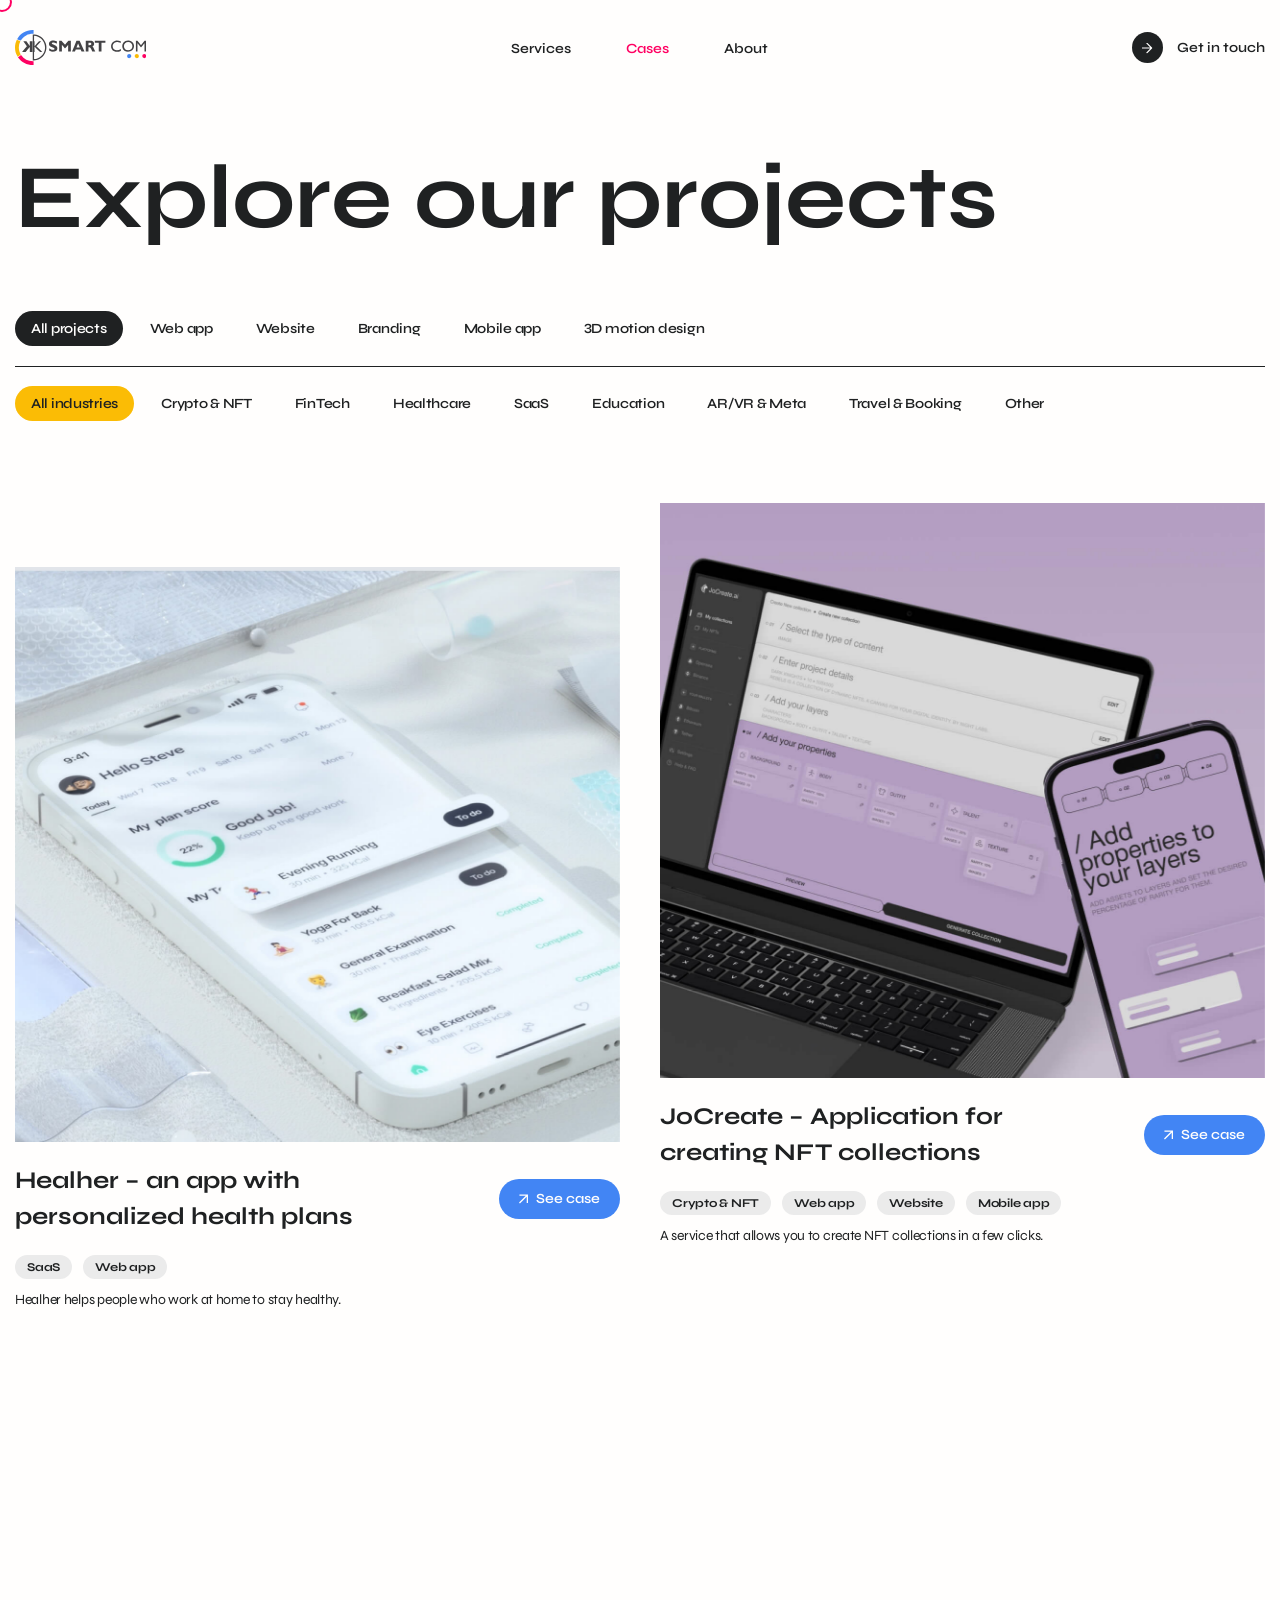
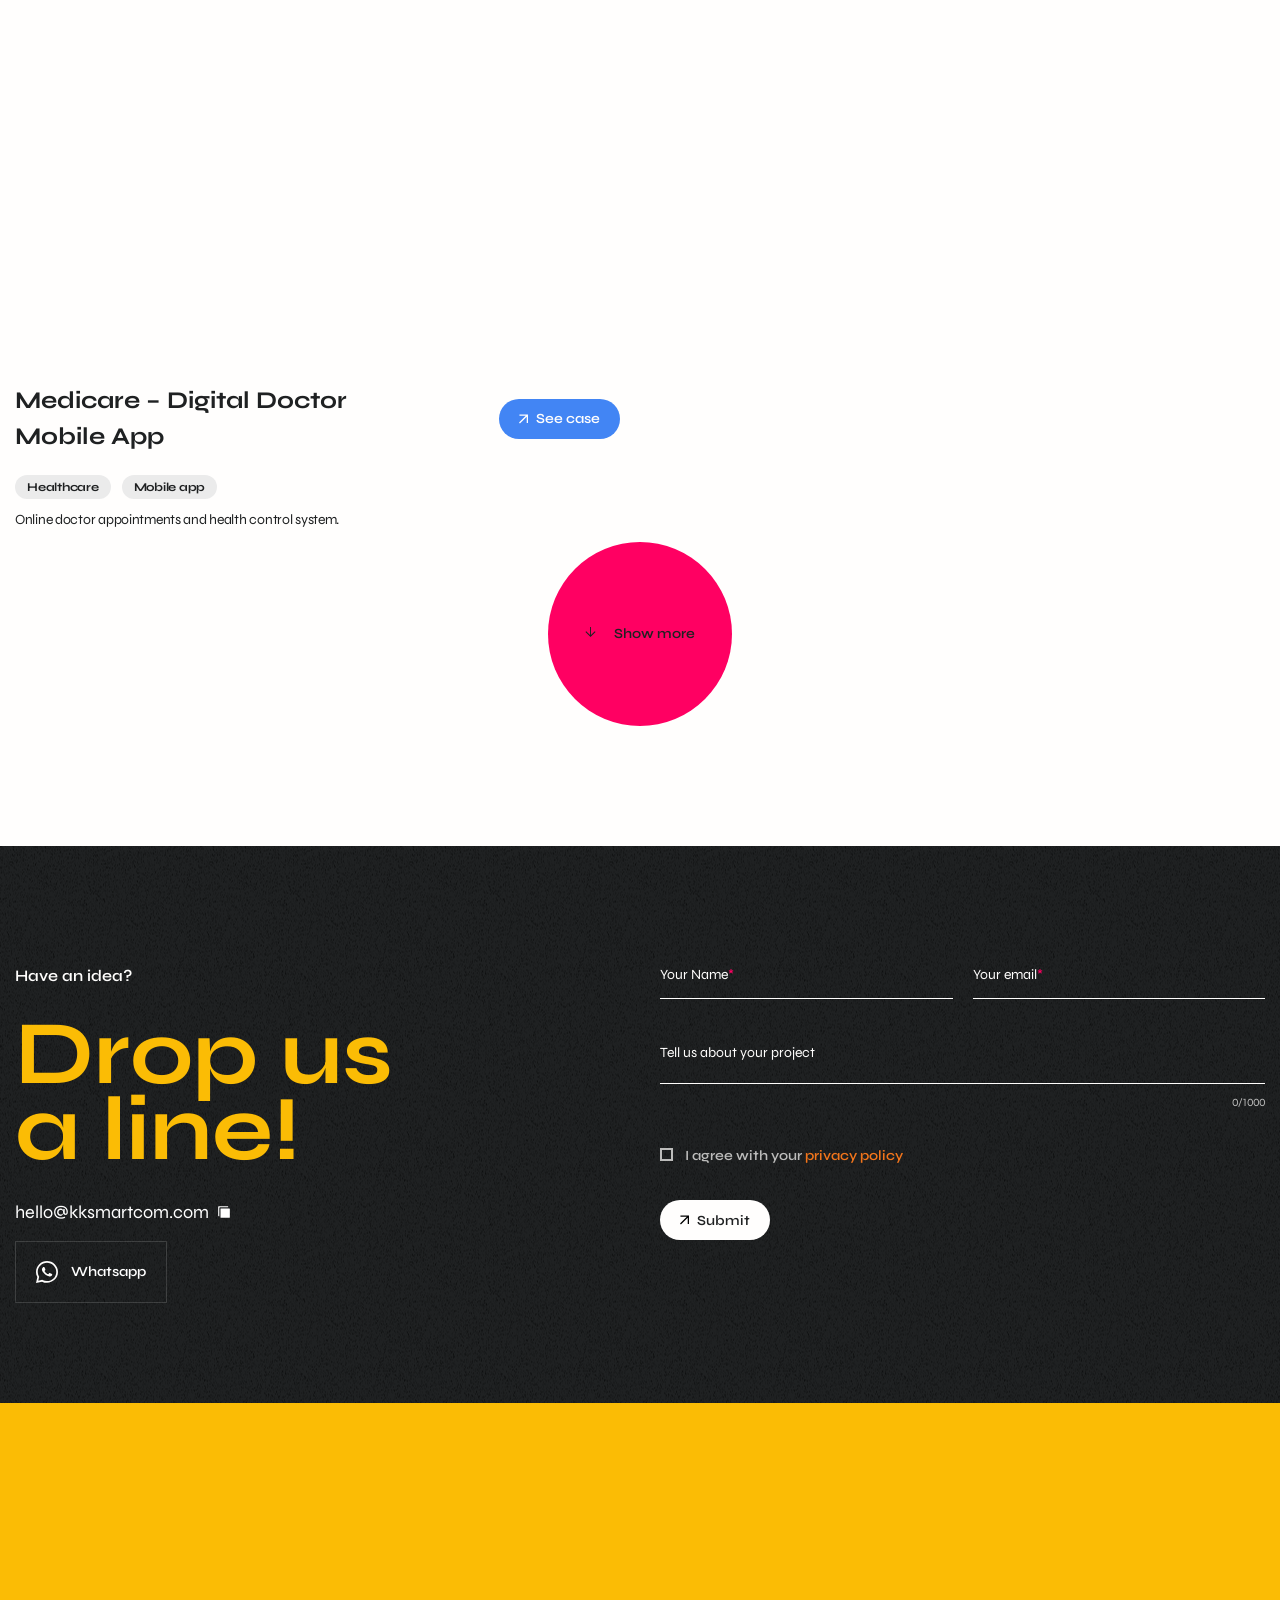
==== commit 678f6ba5: "mise en forme services v1" ====
--- a/phenomenonstudio.com/projects.html
+++ b/phenomenonstudio.com/projects.html
@@ -89,573 +89,646 @@
 
 
 </head>
-<body id="body">	
-	<!-- Google Tag Manager (noscript) -->
-<noscript><iframe rel="preconnect" src="https://www.googletagmanager.com/ns.html?id=GTM-NG5S546"
-height="0" width="0" style="display:none;visibility:hidden"></iframe></noscript>
-<!-- End Google Tag Manager (noscript) -->
-
-<div class="page-preloader" id="pageloader" data-src="wp-content/themes/phenomenon/img/black-bg.png">
-	<div class="wrap">
-		<div class="preloader-wrap">
-			<b>Loading:</b> <span id="loadcntr">001</span><sup><img loading="lazy" width="25" height="25" style="height: auto;" src="wp-content/themes/phenomenon/_.png" alt="Projects - Photo 1"></sup>
-		</div>
-		<div class="bottom-divider" data-src="wp-content/themes/phenomenon/img/black-bg.png"></div>
-	</div>
-</div>
-
-<div class="header-wrap">
-<div class="header view fadein" id="header">
-	<div class="wrap">
-		<div class="flex-row">
-			<a href="index.html" class="logo"><svg fill="none" height="19" viewBox="0 0 177 19" width="177" xmlns="http://www.w3.org/2000/svg" xmlns:xlink="http://www.w3.org/1999/xlink"><mask id="a" fill="#fff"><path d="m22.9815.905146c1.8119 0 3.3248.539494 4.5386 1.618494 1.2138 1.07878 1.8206 2.43339 1.8206 4.06382 0 1.62225-.6068 2.97288-1.8206 4.05184-1.2138 1.0788-2.7267 1.6183-4.5386 1.6183h-3.8232v5.838h-3.0689v-17.190454zm-.143 8.679264c.9883 0 1.7989-.28378 2.4319-.8511.6416-.56755.9623-1.28283.9623-2.14585 0-.86325-.3207-1.57854-.9623-2.14586-.633-.56733-1.4436-.8511-2.4319-.8511h-3.6802v5.99391z" fill="#fff"/><path d="m38.0285 4.46955c1.6966 0 3.0371.50601 4.0217 1.51803.9932 1.00404 1.4898 2.36538 1.4898 4.08402v8.0236h-2.993v-7.4694c0-1.21266-.2814-2.13235-.8439-2.75887-.5625-.6263-1.3976-.93967-2.5051-.93967-1.1341 0-2.0703.3775-2.8085 1.13252-.7384.75503-1.1075 1.72267-1.1075 2.90332v7.1321h-2.9933v-18.0952h2.9933v6.28875c.5711-.57814 1.2657-1.02401 2.0832-1.33716.8175-.32136 1.7053-.48204 2.6633-.48204z" fill="#fff"/><path d="m59.631 11.7992c0 .2662-.021.5741-.0629.9235h-11.2628c.1755 1.115.6438 1.9969 1.4048 2.6456.7608.649 1.7099.9736 2.8471.9736.8193 0 1.5509-.1791 2.1947-.5368.6523-.3577 1.1623-.8527 1.5303-1.4849h3.01c-.5517 1.4559-1.4256 2.5999-2.6213 3.4319-1.1956.832-2.5669 1.2478-4.1137 1.2478-2.0236 0-3.7168-.6906-5.0797-2.0715-1.3629-1.3895-2.0444-3.1116-2.0444-5.1667 0-1.3559.3094-2.58718.9282-3.69389.6187-1.10648 1.4716-1.97158 2.5586-2.59574 1.087-.63221 2.2995-.94831 3.6373-.94831 1.3795 0 2.6129.32852 3.6999.98578 1.087.64899 1.9189 1.52673 2.4959 2.63321.5853 1.0982.878 2.31705.878 3.65645zm-7.0738-4.71718c-1.062 0-1.965.29955-2.7092.89843-.7441.5991-1.2334 1.41452-1.4675 2.44605h8.3907c-.2592-1.04831-.7649-1.86764-1.5175-2.45847-.7441-.5906-1.643-.88601-2.6965-.88601z" fill="#fff"/><path d="m69.2385 4.52412c1.6878 0 3.0329.51615 4.035 1.54802 1.002 1.03186 1.5029 2.37585 1.5029 4.03176v7.9916h-2.993v-7.4397c0-1.20777-.2857-2.1238-.8571-2.74783-.5625-.62381-1.3932-.93593-2.4919-.93593-1.1427 0-2.0835.37998-2.8216 1.13995-.7296.75202-1.0944 1.71205-1.0944 2.87991v7.1036h-2.9933v-13.27142h2.0835l.5932 1.84799c.5625-.67995 1.2791-1.20782 2.1491-1.58383.8703-.37601 1.8328-.56412 2.8876-.56412z" fill="#fff"/><path d="m87.8773 18.0644c-1.2251.6239-2.5955.9359-4.1112.9359s-2.886-.312-4.1112-.9359c-1.2251-.6324-2.1872-1.4975-2.886-2.5957-.6989-1.1065-1.0483-2.3422-1.0483-3.7066 0-1.3727.3494-2.60815 1.0483-3.70635.6988-1.10648 1.6609-1.97181 2.886-2.59574 1.2252-.62393 2.5955-.93589 4.1112-.93589s2.8861.31196 4.1112.93589c1.2254.62393 2.1872 1.48926 2.886 2.59574.6989 1.10648 1.0483 2.34195 1.0483 3.70635s-.3494 2.6001-1.0483 3.7066c-.6988 1.0982-1.6606 1.9633-2.886 2.5957zm-7.6369-3.0452c.9257.8488 2.1009 1.2729 3.5257 1.2729s2.5955-.4241 3.5124-1.2729c.9257-.8485 1.3884-1.9343 1.3884-3.2571s-.4627-2.40838-1.3884-3.25714c-.9169-.84854-2.0876-1.27292-3.5124-1.27292s-2.6.42438-3.5257 1.27292c-.9168.84876-1.3751 1.93434-1.3751 3.25714s.4583 2.4086 1.3751 3.2571z" fill="#fff"/><path d="m109.298 4.52376c1.552 0 2.81.48012 3.773 1.43993.972.96002 1.458 2.19193 1.458 3.69596v8.43555h-3.037v-7.7635c0-1.07214-.25-1.89997-.749-2.48399-.5-.58402-1.209-.87603-2.128-.87603-.99 0-1.819.36407-2.489 1.09199-.66.72792-.99 1.65191-.99 2.77193v7.2596h-2.97v-7.7635c0-1.07214-.25-1.89997-.75-2.48399-.49-.58402-1.199-.87603-2.127-.87603-.9901 0-1.8197.36407-2.4888 1.09199-.6689.72792-1.0035 1.65191-1.0035 2.77193v7.2596h-3.0374v-13.27148h2.1542l.522 1.71602c.5621-.63199 1.2443-1.12404 2.0472-1.47595.8118-.35988 1.6636-.54003 2.5553-.54003.991 0 1.869.20801 2.636.62403.776.40806 1.378.97593 1.807 1.70385.544-.71996 1.239-1.28784 2.087-1.70385.847-.41602 1.757-.62403 2.73-.62403z" fill="#fff"/><path d="m130.619 11.7996c0 .2662-.022.574-.067.9235h-12.014c.188 1.1149.687 1.9968 1.499 2.6456.812.649 1.824.9736 3.037.9736.874 0 1.654-.1791 2.341-.5368.696-.3577 1.24-.8527 1.632-1.4849h3.211c-.589 1.4559-1.521 2.5999-2.796 3.4318-1.275.832-2.738 1.2479-4.388 1.2479-2.159 0-3.965-.6906-5.419-2.0716-1.453-1.3894-2.18-3.1116-2.18-5.1666 0-1.3559.33-2.58723.99-3.69394.66-1.10647 1.57-1.97157 2.729-2.59573 1.16-.63221 2.453-.94831 3.88-.94831 1.471 0 2.787.32851 3.947.98578 1.159.64899 2.046 1.52673 2.662 2.63321.624 1.0982.936 2.31709.936 3.65649zm-7.545-4.71723c-1.133 0-2.096.29956-2.89.89843-.794.59911-1.316 1.41453-1.565 2.4461h8.95c-.277-1.04835-.816-1.86769-1.619-2.45851-.793-.5906-1.752-.88602-2.876-.88602z" fill="#fff"/><path d="m139.676 4.52376c1.567 0 2.816.51615 3.746 1.54802.931 1.03186 1.396 2.37585 1.396 4.03172v7.9917h-2.779v-7.4397c0-1.20783-.265-2.12386-.796-2.74789-.522-.6238-1.294-.93593-2.314-.93593-1.061 0-1.935.37998-2.62 1.13996-.677.75201-1.016 1.71204-1.016 2.87986v7.1037h-2.78v-13.27148h1.935l.551 1.84799c.522-.67995 1.187-1.20782 1.995-1.58383.809-.37601 1.702-.56412 2.682-.56412z" fill="#fff"/><path d="m158.153 18.0641c-1.153.6239-2.443.9358-3.87.9358-1.426 0-2.716-.3119-3.869-.9358-1.153-.6325-2.059-1.4976-2.716-2.5958-.658-1.1065-.987-2.3421-.987-3.7066 0-1.3727.329-2.60811.987-3.70631.657-1.10648 1.563-1.9718 2.716-2.59574 1.153-.62393 2.443-.93589 3.869-.93589 1.427 0 2.717.31196 3.87.93589 1.153.62394 2.058 1.48926 2.716 2.59574s.987 2.34191.987 3.70631c0 1.3645-.329 2.6001-.987 3.7066-.658 1.0982-1.563 1.9633-2.716 2.5958zm-7.188-3.0452c.871.8487 1.977 1.2729 3.318 1.2729s2.443-.4242 3.306-1.2729c.871-.8486 1.307-1.9344 1.307-3.2572s-.436-2.40834-1.307-3.2571c-.863-.84854-1.965-1.27292-3.306-1.27292s-2.447.42438-3.318 1.27292c-.863.84876-1.294 1.9343-1.294 3.2571s.431 2.4086 1.294 3.2572z" fill="#fff"/><path d="m171.463 4.52412c1.688 0 3.033.51615 4.035 1.54802 1.002 1.03186 1.503 2.37585 1.503 4.03176v7.9916h-2.993v-7.4397c0-1.20777-.286-2.1238-.857-2.74783-.563-.62381-1.393-.93593-2.492-.93593-1.143 0-2.083.37998-2.822 1.13995-.729.75202-1.094 1.71205-1.094 2.87991v7.1036h-2.993v-13.27142h2.083l.593 1.84799c.563-.67995 1.279-1.20782 2.15-1.58383.87-.37601 1.832-.56412 2.887-.56412z" fill="#fff"/></mask><path d="m5.3363.826172h2.15537v3.291748l-.22455.91223.49793-.71555 2.45845-2.39821 1.5025 1.44837-2.44927 2.36226-.79016.44199.79016-.15044h3.54937v2.00365h-3.54937l-.79016-.17895.79016.46066 2.44857 2.36057-1.5027 1.4484-2.45755-2.36611-.49793-.72442.22455.72442v3.47071h-2.15537v-3.47071l.23422-.72442-.47834.72442-2.45847 2.37041-1.50248-1.4527 2.44855-2.36057.76068-.46066-.89795.17895h-3.44251v-2.00365h3.57978l.76139.15044-.76044-.44199-2.4495-2.36155 1.50248-1.44811 2.28298 2.20128.65383.91247-.23422-.91247z" fill="#f2751a"/><g fill="#fffefd"><path d="m22.9815.905146c1.8119 0 3.3248.539494 4.5386 1.618494 1.2138 1.07878 1.8206 2.43339 1.8206 4.06382 0 1.62225-.6068 2.97288-1.8206 4.05184-1.2138 1.0788-2.7267 1.6183-4.5386 1.6183h-3.8232v5.838h-3.0689v-17.190454zm-.143 8.679264c.9883 0 1.7989-.28378 2.4319-.8511.6416-.56755.9623-1.28283.9623-2.14585 0-.86325-.3207-1.57854-.9623-2.14586-.633-.56733-1.4436-.8511-2.4319-.8511h-3.6802v5.99391z"/><path d="m38.0285 4.46955c1.6966 0 3.0371.50601 4.0217 1.51803.9932 1.00404 1.4898 2.36538 1.4898 4.08402v8.0236h-2.993v-7.4694c0-1.21266-.2814-2.13235-.8439-2.75887-.5625-.6263-1.3976-.93967-2.5051-.93967-1.1341 0-2.0703.3775-2.8085 1.13252-.7384.75503-1.1075 1.72267-1.1075 2.90332v7.1321h-2.9933v-18.0952h2.9933v6.28875c.5711-.57814 1.2657-1.02401 2.0832-1.33716.8175-.32136 1.7053-.48204 2.6633-.48204z"/><path d="m59.631 11.7992c0 .2662-.021.5741-.0629.9235h-11.2628c.1755 1.115.6438 1.9969 1.4048 2.6456.7608.649 1.7099.9736 2.8471.9736.8193 0 1.5509-.1791 2.1947-.5368.6523-.3577 1.1623-.8527 1.5303-1.4849h3.01c-.5517 1.4559-1.4256 2.5999-2.6213 3.4319-1.1956.832-2.5669 1.2478-4.1137 1.2478-2.0236 0-3.7168-.6906-5.0797-2.0715-1.3629-1.3895-2.0444-3.1116-2.0444-5.1667 0-1.3559.3094-2.58718.9282-3.69389.6187-1.10648 1.4716-1.97158 2.5586-2.59574 1.087-.63221 2.2995-.94831 3.6373-.94831 1.3795 0 2.6129.32852 3.6999.98578 1.087.64899 1.9189 1.52673 2.4959 2.63321.5853 1.0982.878 2.31705.878 3.65645zm-7.0738-4.71718c-1.062 0-1.965.29955-2.7092.89843-.7441.5991-1.2334 1.41452-1.4675 2.44605h8.3907c-.2592-1.04831-.7649-1.86764-1.5175-2.45847-.7441-.5906-1.643-.88601-2.6965-.88601z"/><path d="m69.2385 4.52412c1.6878 0 3.0329.51615 4.035 1.54802 1.002 1.03186 1.5029 2.37585 1.5029 4.03176v7.9916h-2.993v-7.4397c0-1.20777-.2857-2.1238-.8571-2.74783-.5625-.62381-1.3932-.93593-2.4919-.93593-1.1427 0-2.0835.37998-2.8216 1.13995-.7296.75202-1.0944 1.71205-1.0944 2.87991v7.1036h-2.9933v-13.27142h2.0835l.5932 1.84799c.5625-.67995 1.2791-1.20782 2.1491-1.58383.8703-.37601 1.8328-.56412 2.8876-.56412z"/><path d="m87.8773 18.0644c-1.2251.6239-2.5955.9359-4.1112.9359s-2.886-.312-4.1112-.9359c-1.2251-.6324-2.1872-1.4975-2.886-2.5957-.6989-1.1065-1.0483-2.3422-1.0483-3.7066 0-1.3727.3494-2.60815 1.0483-3.70635.6988-1.10648 1.6609-1.97181 2.886-2.59574 1.2252-.62393 2.5955-.93589 4.1112-.93589s2.8861.31196 4.1112.93589c1.2254.62393 2.1872 1.48926 2.886 2.59574.6989 1.10648 1.0483 2.34195 1.0483 3.70635s-.3494 2.6001-1.0483 3.7066c-.6988 1.0982-1.6606 1.9633-2.886 2.5957zm-7.6369-3.0452c.9257.8488 2.1009 1.2729 3.5257 1.2729s2.5955-.4241 3.5124-1.2729c.9257-.8485 1.3884-1.9343 1.3884-3.2571s-.4627-2.40838-1.3884-3.25714c-.9169-.84854-2.0876-1.27292-3.5124-1.27292s-2.6.42438-3.5257 1.27292c-.9168.84876-1.3751 1.93434-1.3751 3.25714s.4583 2.4086 1.3751 3.2571z"/><path d="m109.298 4.52376c1.552 0 2.81.48012 3.773 1.43993.972.96002 1.458 2.19193 1.458 3.69596v8.43555h-3.037v-7.7635c0-1.07214-.25-1.89997-.749-2.48399-.5-.58402-1.209-.87603-2.128-.87603-.99 0-1.819.36407-2.489 1.09199-.66.72792-.99 1.65191-.99 2.77193v7.2596h-2.97v-7.7635c0-1.07214-.25-1.89997-.75-2.48399-.49-.58402-1.199-.87603-2.127-.87603-.9901 0-1.8197.36407-2.4888 1.09199-.6689.72792-1.0035 1.65191-1.0035 2.77193v7.2596h-3.0374v-13.27148h2.1542l.522 1.71602c.5621-.63199 1.2443-1.12404 2.0472-1.47595.8118-.35988 1.6636-.54003 2.5553-.54003.991 0 1.869.20801 2.636.62403.776.40806 1.378.97593 1.807 1.70385.544-.71996 1.239-1.28784 2.087-1.70385.847-.41602 1.757-.62403 2.73-.62403z"/><path d="m130.619 11.7996c0 .2662-.022.574-.067.9235h-12.014c.188 1.1149.687 1.9968 1.499 2.6456.812.649 1.824.9736 3.037.9736.874 0 1.654-.1791 2.341-.5368.696-.3577 1.24-.8527 1.632-1.4849h3.211c-.589 1.4559-1.521 2.5999-2.796 3.4318-1.275.832-2.738 1.2479-4.388 1.2479-2.159 0-3.965-.6906-5.419-2.0716-1.453-1.3894-2.18-3.1116-2.18-5.1666 0-1.3559.33-2.58723.99-3.69394.66-1.10647 1.57-1.97157 2.729-2.59573 1.16-.63221 2.453-.94831 3.88-.94831 1.471 0 2.787.32851 3.947.98578 1.159.64899 2.046 1.52673 2.662 2.63321.624 1.0982.936 2.31709.936 3.65649zm-7.545-4.71723c-1.133 0-2.096.29956-2.89.89843-.794.59911-1.316 1.41453-1.565 2.4461h8.95c-.277-1.04835-.816-1.86769-1.619-2.45851-.793-.5906-1.752-.88602-2.876-.88602z"/><path d="m139.676 4.52376c1.567 0 2.816.51615 3.746 1.54802.931 1.03186 1.396 2.37585 1.396 4.03172v7.9917h-2.779v-7.4397c0-1.20783-.265-2.12386-.796-2.74789-.522-.6238-1.294-.93593-2.314-.93593-1.061 0-1.935.37998-2.62 1.13996-.677.75201-1.016 1.71204-1.016 2.87986v7.1037h-2.78v-13.27148h1.935l.551 1.84799c.522-.67995 1.187-1.20782 1.995-1.58383.809-.37601 1.702-.56412 2.682-.56412z"/><path d="m158.153 18.0641c-1.153.6239-2.443.9358-3.87.9358-1.426 0-2.716-.3119-3.869-.9358-1.153-.6325-2.059-1.4976-2.716-2.5958-.658-1.1065-.987-2.3421-.987-3.7066 0-1.3727.329-2.60811.987-3.70631.657-1.10648 1.563-1.9718 2.716-2.59574 1.153-.62393 2.443-.93589 3.869-.93589 1.427 0 2.717.31196 3.87.93589 1.153.62394 2.058 1.48926 2.716 2.59574s.987 2.34191.987 3.70631c0 1.3645-.329 2.6001-.987 3.7066-.658 1.0982-1.563 1.9633-2.716 2.5958zm-7.188-3.0452c.871.8487 1.977 1.2729 3.318 1.2729s2.443-.4242 3.306-1.2729c.871-.8486 1.307-1.9344 1.307-3.2572s-.436-2.40834-1.307-3.2571c-.863-.84854-1.965-1.27292-3.306-1.27292s-2.447.42438-3.318 1.27292c-.863.84876-1.294 1.9343-1.294 3.2571s.431 2.4086 1.294 3.2572z"/><path d="m171.463 4.52412c1.688 0 3.033.51615 4.035 1.54802 1.002 1.03186 1.503 2.37585 1.503 4.03176v7.9916h-2.993v-7.4397c0-1.20777-.286-2.1238-.857-2.74783-.563-.62381-1.393-.93593-2.492-.93593-1.143 0-2.083.37998-2.822 1.13995-.729.75202-1.094 1.71205-1.094 2.87991v7.1036h-2.993v-13.27142h2.083l.593 1.84799c.563-.67995 1.279-1.20782 2.15-1.58383.87-.37601 1.832-.56412 2.887-.56412z"/></g><path d="m22.9815.905146c1.8119 0 3.3248.539494 4.5386 1.618494 1.2138 1.07878 1.8206 2.43339 1.8206 4.06382 0 1.62225-.6068 2.97288-1.8206 4.05184-1.2138 1.0788-2.7267 1.6183-4.5386 1.6183h-3.8232v5.838h-3.0689v-17.190454zm-.143 8.679264c.9883 0 1.7989-.28378 2.4319-.8511.6416-.56755.9623-1.28283.9623-2.14585 0-.86325-.3207-1.57854-.9623-2.14586-.633-.56733-1.4436-.8511-2.4319-.8511h-3.6802v5.99391z" mask="url(#a)" stroke="#fffefd" stroke-width="2"/><path d="m38.0285 4.46955c1.6966 0 3.0371.50601 4.0217 1.51803.9932 1.00404 1.4898 2.36538 1.4898 4.08402v8.0236h-2.993v-7.4694c0-1.21266-.2814-2.13235-.8439-2.75887-.5625-.6263-1.3976-.93967-2.5051-.93967-1.1341 0-2.0703.3775-2.8085 1.13252-.7384.75503-1.1075 1.72267-1.1075 2.90332v7.1321h-2.9933v-18.0952h2.9933v6.28875c.5711-.57814 1.2657-1.02401 2.0832-1.33716.8175-.32136 1.7053-.48204 2.6633-.48204z" mask="url(#a)" stroke="#fffefd" stroke-width="2"/><path d="m59.631 11.7992c0 .2662-.021.5741-.0629.9235h-11.2628c.1755 1.115.6438 1.9969 1.4048 2.6456.7608.649 1.7099.9736 2.8471.9736.8193 0 1.5509-.1791 2.1947-.5368.6523-.3577 1.1623-.8527 1.5303-1.4849h3.01c-.5517 1.4559-1.4256 2.5999-2.6213 3.4319-1.1956.832-2.5669 1.2478-4.1137 1.2478-2.0236 0-3.7168-.6906-5.0797-2.0715-1.3629-1.3895-2.0444-3.1116-2.0444-5.1667 0-1.3559.3094-2.58718.9282-3.69389.6187-1.10648 1.4716-1.97158 2.5586-2.59574 1.087-.63221 2.2995-.94831 3.6373-.94831 1.3795 0 2.6129.32852 3.6999.98578 1.087.64899 1.9189 1.52673 2.4959 2.63321.5853 1.0982.878 2.31705.878 3.65645zm-7.0738-4.71718c-1.062 0-1.965.29955-2.7092.89843-.7441.5991-1.2334 1.41452-1.4675 2.44605h8.3907c-.2592-1.04831-.7649-1.86764-1.5175-2.45847-.7441-.5906-1.643-.88601-2.6965-.88601z" mask="url(#a)" stroke="#fffefd" stroke-width="2"/><path d="m69.2385 4.52412c1.6878 0 3.0329.51615 4.035 1.54802 1.002 1.03186 1.5029 2.37585 1.5029 4.03176v7.9916h-2.993v-7.4397c0-1.20777-.2857-2.1238-.8571-2.74783-.5625-.62381-1.3932-.93593-2.4919-.93593-1.1427 0-2.0835.37998-2.8216 1.13995-.7296.75202-1.0944 1.71205-1.0944 2.87991v7.1036h-2.9933v-13.27142h2.0835l.5932 1.84799c.5625-.67995 1.2791-1.20782 2.1491-1.58383.8703-.37601 1.8328-.56412 2.8876-.56412z" mask="url(#a)" stroke="#fffefd" stroke-width="2"/><path d="m87.8773 18.0644c-1.2251.6239-2.5955.9359-4.1112.9359s-2.886-.312-4.1112-.9359c-1.2251-.6324-2.1872-1.4975-2.886-2.5957-.6989-1.1065-1.0483-2.3422-1.0483-3.7066 0-1.3727.3494-2.60815 1.0483-3.70635.6988-1.10648 1.6609-1.97181 2.886-2.59574 1.2252-.62393 2.5955-.93589 4.1112-.93589s2.8861.31196 4.1112.93589c1.2254.62393 2.1872 1.48926 2.886 2.59574.6989 1.10648 1.0483 2.34195 1.0483 3.70635s-.3494 2.6001-1.0483 3.7066c-.6988 1.0982-1.6606 1.9633-2.886 2.5957zm-7.6369-3.0452c.9257.8488 2.1009 1.2729 3.5257 1.2729s2.5955-.4241 3.5124-1.2729c.9257-.8485 1.3884-1.9343 1.3884-3.2571s-.4627-2.40838-1.3884-3.25714c-.9169-.84854-2.0876-1.27292-3.5124-1.27292s-2.6.42438-3.5257 1.27292c-.9168.84876-1.3751 1.93434-1.3751 3.25714s.4583 2.4086 1.3751 3.2571z" mask="url(#a)" stroke="#fffefd" stroke-width="2"/><path d="m109.298 4.52376c1.552 0 2.81.48012 3.773 1.43993.972.96002 1.458 2.19193 1.458 3.69596v8.43555h-3.037v-7.7635c0-1.07214-.25-1.89997-.749-2.48399-.5-.58402-1.209-.87603-2.128-.87603-.99 0-1.819.36407-2.489 1.09199-.66.72792-.99 1.65191-.99 2.77193v7.2596h-2.97v-7.7635c0-1.07214-.25-1.89997-.75-2.48399-.49-.58402-1.199-.87603-2.127-.87603-.9901 0-1.8197.36407-2.4888 1.09199-.6689.72792-1.0035 1.65191-1.0035 2.77193v7.2596h-3.0374v-13.27148h2.1542l.522 1.71602c.5621-.63199 1.2443-1.12404 2.0472-1.47595.8118-.35988 1.6636-.54003 2.5553-.54003.991 0 1.869.20801 2.636.62403.776.40806 1.378.97593 1.807 1.70385.544-.71996 1.239-1.28784 2.087-1.70385.847-.41602 1.757-.62403 2.73-.62403z" mask="url(#a)" stroke="#fffefd" stroke-width="2"/><path d="m130.619 11.7996c0 .2662-.022.574-.067.9235h-12.014c.188 1.1149.687 1.9968 1.499 2.6456.812.649 1.824.9736 3.037.9736.874 0 1.654-.1791 2.341-.5368.696-.3577 1.24-.8527 1.632-1.4849h3.211c-.589 1.4559-1.521 2.5999-2.796 3.4318-1.275.832-2.738 1.2479-4.388 1.2479-2.159 0-3.965-.6906-5.419-2.0716-1.453-1.3894-2.18-3.1116-2.18-5.1666 0-1.3559.33-2.58723.99-3.69394.66-1.10647 1.57-1.97157 2.729-2.59573 1.16-.63221 2.453-.94831 3.88-.94831 1.471 0 2.787.32851 3.947.98578 1.159.64899 2.046 1.52673 2.662 2.63321.624 1.0982.936 2.31709.936 3.65649zm-7.545-4.71723c-1.133 0-2.096.29956-2.89.89843-.794.59911-1.316 1.41453-1.565 2.4461h8.95c-.277-1.04835-.816-1.86769-1.619-2.45851-.793-.5906-1.752-.88602-2.876-.88602z" mask="url(#a)" stroke="#fffefd" stroke-width="2"/><path d="m139.676 4.52376c1.567 0 2.816.51615 3.746 1.54802.931 1.03186 1.396 2.37585 1.396 4.03172v7.9917h-2.779v-7.4397c0-1.20783-.265-2.12386-.796-2.74789-.522-.6238-1.294-.93593-2.314-.93593-1.061 0-1.935.37998-2.62 1.13996-.677.75201-1.016 1.71204-1.016 2.87986v7.1037h-2.78v-13.27148h1.935l.551 1.84799c.522-.67995 1.187-1.20782 1.995-1.58383.809-.37601 1.702-.56412 2.682-.56412z" mask="url(#a)" stroke="#fffefd" stroke-width="2"/><path d="m158.153 18.0641c-1.153.6239-2.443.9358-3.87.9358-1.426 0-2.716-.3119-3.869-.9358-1.153-.6325-2.059-1.4976-2.716-2.5958-.658-1.1065-.987-2.3421-.987-3.7066 0-1.3727.329-2.60811.987-3.70631.657-1.10648 1.563-1.9718 2.716-2.59574 1.153-.62393 2.443-.93589 3.869-.93589 1.427 0 2.717.31196 3.87.93589 1.153.62394 2.058 1.48926 2.716 2.59574s.987 2.34191.987 3.70631c0 1.3645-.329 2.6001-.987 3.7066-.658 1.0982-1.563 1.9633-2.716 2.5958zm-7.188-3.0452c.871.8487 1.977 1.2729 3.318 1.2729s2.443-.4242 3.306-1.2729c.871-.8486 1.307-1.9344 1.307-3.2572s-.436-2.40834-1.307-3.2571c-.863-.84854-1.965-1.27292-3.306-1.27292s-2.447.42438-3.318 1.27292c-.863.84876-1.294 1.9343-1.294 3.2571s.431 2.4086 1.294 3.2572z" mask="url(#a)" stroke="#fffefd" stroke-width="2"/><path d="m171.463 4.52412c1.688 0 3.033.51615 4.035 1.54802 1.002 1.03186 1.503 2.37585 1.503 4.03176v7.9916h-2.993v-7.4397c0-1.20777-.286-2.1238-.857-2.74783-.563-.62381-1.393-.93593-2.492-.93593-1.143 0-2.083.37998-2.822 1.13995-.729.75202-1.094 1.71205-1.094 2.87991v7.1036h-2.993v-13.27142h2.083l.593 1.84799c.563-.67995 1.279-1.20782 2.15-1.58383.87-.37601 1.832-.56412 2.887-.56412z" mask="url(#a)" stroke="#fffefd" stroke-width="2"/></svg></a>
-			<nav class="main-menu-wrap">
-								    <ul>
-                            <li class=""><a class="" href="services.html" target="_self">Services</a>                        </li>                           
-                    <li class="current_page_item"><a class="" href="projects.html" target="_self">Cases</a>                        </li>                           
-                    <li class=""><a class="" href="about-us.html" target="_self">About</a>                        </li>                           
-                    </ul>			</nav>
-			<a  href="#contact-form" class="arrow-btn"><span></span>Get in touch</a>
-			<div class="gam"></div>
-		</div>
-	</div>
-	<div class="progress-wrap gray-background"><div class="progress"></div></div>
-</div>
-</div>
-<div class="mobile-menu-wrap black-background passive">
-	<div class="mobile-menu wrap">
-		<ul id="menu-mobile-menu" class="menu"><li id="menu-item-7141" class="menu-item menu-item-type-post_type menu-item-object-page menu-item-7141"><a href="services.html">Services</a></li>
-<li id="menu-item-150" class="menu-item menu-item-type-post_type menu-item-object-page current-menu-item page_item page-item-63 current_page_item menu-item-150"><a href="projects.html" aria-current="page">Cases</a></li>
-<li id="menu-item-6546" class="menu-item menu-item-type-post_type menu-item-object-page menu-item-6546"><a href="about-us.html">About us</a></li>
-</ul>		<a  href="#contact-form" class="circle-btn lime play_video sldttp"><span><svg width="11" height="11" viewBox="0 0 11 11" fill="none" xmlns="http://www.w3.org/2000/svg">
-<path fill-rule="evenodd" clip-rule="evenodd" d="M5.5 0L11 5.5L5.5 11L4.67022 10.1702L8.7537 6H0V5H8.7537L4.67022 0.829781L5.5 0Z" fill="#1F2122"/>
-</svg>
-Have an idea?</span></a>
-<div class="mobile-socs">
-	<div class="socs-wrap">
-		<div class="socs">
-			<a target="_blank" rel="noopener noreferrer nofollow" href="https://wa.me/48574758959" class="whatsapp wide"><img width="20" height="20" loading="lazy" src="wp-content/themes/phenomenon/img/s8.svg" alt=""> <span>Whatsapp</span></a><a target="_blank" rel="noopener noreferrer nofollow" href="https://t.me/phenomenonstudio" class="telegram wide"><img width="20" height="20" loading="lazy" src="wp-content/themes/phenomenon/img/s9.svg" alt=""> <span>Telegram</span></a>		</div>
-	</div>
-</div>
-	</div>
-</div>
-<div class="cookie-popup-wrap" style="display: none;">
-	<div class="cookie-popup">
-		<div class="pc-visible">
-			<span>Cookies Policy</span>
-			<p>We use our own cookies, as well as those of third parties, for individual as well as repeated sessions, in order to make the navigation of our website easy and safe for our users.</p>
-			<div class="buttons">
-				<button id="remove_cookies_popup" class="main-btn white">Accept cookies</button>
-				<a target="_blank" href="cookies-policy.html">Cookies policy</a>
-			</div>
-		</div>
-		<div class="mob-visible">
-			<div class="buttons">
-				<p>We use our own cookies <a target="_blank" href="cookies-policy.html">Learn more</a></p>
-				<button id="remove_cookies_popup_2" class="main-btn white">Accept</button>
-			</div>
-		</div>
-		
-	</div>
-</div>
-<script>
-  	block_scroll=true;
-  	can_go=true;
-  	var element = document.getElementById("header");
-	element.classList.add("white-background");
-</script>
-
-<div class="screen2 case-screen1 white-background section" id="main-screen-load">
-	<div class="wrap view hidden-block">
-				<div class="flex-row">
-			<div class="w100">
-				<h1 class="view b-block">
-					Explore our projects				</h1>
-			</div>
-		</div>
-		<div id="load_wrap">
-		<div id="cases-inner">
-		<div class="flex-row" style="margin-top: 0;">
-			<div class="w100">
-				
-				
-								<div class="tags-select-wrap mob-select-wrap">
-					<span>Type: <b>All projects</b>
-					<svg width="12" height="12" viewBox="0 0 12 12" fill="none" xmlns="http://www.w3.org/2000/svg">
-						<path fill-rule="evenodd" clip-rule="evenodd" d="M0.5 6L6 11.5L11.5 6L10.6702 5.17022L6.5 9.2537L6.5 0.5L5.5 0.5L5.5 9.2537L1.32978 5.17022L0.5 6Z" fill="#1F2122"></path>
-					</svg>
-					</span>
-
-					
-					<div class="tags-list">
-						<a href="projects6c9a.html?tag=all" class="tag" data-hover="All projects"><span>All projects</span></a>
-												<a href="projectsb62f.html?tag=web-app" class="tag empty" data-hover="Web app"><span>Web app</span></a>
-												<a href="projectsb43a.html?tag=website" class="tag empty" data-hover="Website"><span>Website</span></a>
-												<a href="projects9bb0.html?tag=branding" class="tag empty" data-hover="Branding"><span>Branding</span></a>
-												<a href="projects69b3.html?tag=mobile-app" class="tag empty" data-hover="Mobile app"><span>Mobile app</span></a>
-												<a href="projectsbb3a.html?tag=3d-motion-design" class="tag empty" data-hover="3D motion design"><span>3D motion design</span></a>
-											</div>
-				</div>
-												<div class="cats-select-wrap mob-select-wrap">
-					<span>Industry: <b>All industries</b>
-					<svg width="12" height="12" viewBox="0 0 12 12" fill="none" xmlns="http://www.w3.org/2000/svg">
-						<path fill-rule="evenodd" clip-rule="evenodd" d="M0.5 6L6 11.5L11.5 6L10.6702 5.17022L6.5 9.2537L6.5 0.5L5.5 0.5L5.5 9.2537L1.32978 5.17022L0.5 6Z" fill="#1F2122"></path>
-					</svg>
-					</span>
-
-
-
-					<div class="tags-list cats-list">
-						<a href="projects6c8c.html?cat=all" class="tag" data-hover="All industries"><span>All industries</span></a>
-
-																			<a href="projects4230.html?cat=crypto-nft" class="tag empty" data-hover="Crypto &amp; NFT"><span>Crypto &amp; NFT</span></a>
-													<a href="projects6d13.html?cat=fintech" class="tag empty" data-hover="FinTech"><span>FinTech</span></a>
-													<a href="projectse4c9.html?cat=healthcare" class="tag empty" data-hover="Healthcare"><span>Healthcare</span></a>
-													<a href="projects68d8.html?cat=saas" class="tag empty" data-hover="SaaS"><span>SaaS</span></a>
-													<a href="projects4ae2.html?cat=education" class="tag empty" data-hover="Education"><span>Education</span></a>
-													<a href="projects18de.html?cat=ar-vr-meta" class="tag empty" data-hover="AR/VR &amp; Meta"><span>AR/VR &amp; Meta</span></a>
-													<a href="projects2fdf.html?cat=travel-booking" class="tag empty" data-hover="Travel &amp; Booking"><span>Travel &amp; Booking</span></a>
-												
-							<a href="projects9cdd.html?cat=other" class="tag empty" data-hover="Other"><span>Other</span></a>
-						
-					</div>
-				</div>
-								
-			</div>
-		</div>
-		
-		<div class="flex-cases">
-			    		 				
-<div class="case view textslide delay0">
-                <a href="projects/healher-an-app-with-personalized-health-plans.html" class="img-wrap view">
-                    <picture><source media="(min-width: 1600px)" srcset="wp-content/uploads/2023/03/Cover-all-cases%403x.jpg"><source media="(max-width: 1100px)" srcset="wp-content/uploads/2023/03/Cover-all-cases.jpg"><source media="(min-width: 1101px) and (max-width:1599px)" srcset="wp-content/uploads/2023/03/Cover-all-cases%402x.jpg"><img width="630" height="504" class="" loading="lazy" src="wp-content/uploads/2023/03/Cover-all-cases%402x.jpg"  alt="Healher &#8211; an app with personalized health plans - Website Development - Photo "></picture>                </a>
-
-                <div class="name-wrap">
-                    <a href="projects/healher-an-app-with-personalized-health-plans.html" class="name">Healher &#8211; an app with personalized health plans</a>
-                                        <a href="projects/healher-an-app-with-personalized-health-plans.html" class="main-btn arrow"><span><svg fill="none" height="10" viewBox="0 0 9 10" width="9" xmlns="http://www.w3.org/2000/svg"><path clip-rule="evenodd" d="m.455752.5h8.544248v8.54425h-1.28906v-6.34368l-6.799434 6.79943-.911506-.91151 6.79943-6.79943h-6.343678z" fill="#fffefd" fill-rule="evenodd"/></svg>See case</span></a>
-                                    </div>
-                                <div class="tags-wrap">
-                                            <a class="tag" href="projects68d8.html?cat=saas">SaaS</a>
-                                                                <a href="projectsb62f.html?tag=web-app" class="tag">Web app</a>
-                                    </div>
-                <p>Healher helps people who work at home to stay healthy.</p>
-            </div>     		 				
-<div class="case view textslide delay0">
-                <a href="projects/jocreate-application-for-creating-nft-collections.html" class="img-wrap view">
-                    <picture><source media="(min-width: 1600px)" srcset="wp-content/uploads/2023/02/Preview-all-cases%403x.jpg"><source media="(max-width: 1100px)" srcset="wp-content/uploads/2023/02/Preview-all-cases.jpg"><source media="(min-width: 1101px) and (max-width:1599px)" srcset="wp-content/uploads/2023/02/Preview-all-cases%402x.jpg"><img width="630" height="504" class="" loading="lazy" src="wp-content/uploads/2023/02/Preview-all-cases%402x.jpg"  alt="JoCreate &#8211; Application for creating NFT collections - Website Development - Photo "></picture>                </a>
-
-                <div class="name-wrap">
-                    <a href="projects/jocreate-application-for-creating-nft-collections.html" class="name">JoCreate &#8211; Application for creating NFT collections</a>
-                                        <a href="projects/jocreate-application-for-creating-nft-collections.html" class="main-btn arrow"><span><svg fill="none" height="10" viewBox="0 0 9 10" width="9" xmlns="http://www.w3.org/2000/svg"><path clip-rule="evenodd" d="m.455752.5h8.544248v8.54425h-1.28906v-6.34368l-6.799434 6.79943-.911506-.91151 6.79943-6.79943h-6.343678z" fill="#fffefd" fill-rule="evenodd"/></svg>See case</span></a>
-                                    </div>
-                                <div class="tags-wrap">
-                                            <a class="tag" href="projects4230.html?cat=crypto-nft">Crypto &amp; NFT</a>
-                                                                <a href="projectsb62f.html?tag=web-app" class="tag">Web app</a>
-                                            <a href="projectsb43a.html?tag=website" class="tag">Website</a>
-                                            <a href="projects69b3.html?tag=mobile-app" class="tag">Mobile app</a>
-                                    </div>
-                <p>A service that allows you to create NFT collections in a few clicks.</p>
-            </div>     		 				
-<div class="case view textslide delay0">
-                <a href="projects/pnswap-token-exchange-platform.html" class="img-wrap view">
-                    <picture><source media="(min-width: 1600px)" srcset="wp-content/uploads/2023/02/Cover-all-cases%403x.jpg"><source media="(max-width: 1100px)" srcset="wp-content/uploads/2023/02/Cover-all-cases.jpg"><source media="(min-width: 1101px) and (max-width:1599px)" srcset="wp-content/uploads/2023/02/Cover-all-cases%402x.jpg"><img width="630" height="504" class="" loading="lazy" src="wp-content/uploads/2023/02/Cover-all-cases%402x.jpg"  alt="PNSwap &#8211; token exchange platform - Website Development - Photo "></picture>                </a>
-
-                <div class="name-wrap">
-                    <a href="projects/pnswap-token-exchange-platform.html" class="name">PNSwap &#8211; token exchange platform</a>
-                                        <a href="projects/pnswap-token-exchange-platform.html" class="main-btn arrow"><span><svg fill="none" height="10" viewBox="0 0 9 10" width="9" xmlns="http://www.w3.org/2000/svg"><path clip-rule="evenodd" d="m.455752.5h8.544248v8.54425h-1.28906v-6.34368l-6.799434 6.79943-.911506-.91151 6.79943-6.79943h-6.343678z" fill="#fffefd" fill-rule="evenodd"/></svg>See case</span></a>
-                                    </div>
-                                <div class="tags-wrap">
-                                            <a class="tag" href="projects4230.html?cat=crypto-nft">Crypto &amp; NFT</a>
-                                                                <a href="projectsb62f.html?tag=web-app" class="tag">Web app</a>
-                                    </div>
-                <p>A unique platform to exchange, buy and sell tokens.</p>
-            </div>     		 				
-<div class="case view textslide delay0">
-                <a href="projects/core-developer-the-platform-for-learning-to-program.html" class="img-wrap view">
-                    <picture><source media="(min-width: 1600px)" srcset="wp-content/uploads/2023/01/Preview-all-cases%403x.jpg"><source media="(max-width: 1100px)" srcset="wp-content/uploads/2023/01/Preview-all-cases.jpg"><source media="(min-width: 1101px) and (max-width:1599px)" srcset="wp-content/uploads/2023/01/Preview-all-cases%402x.jpg"><img width="630" height="504" class="" loading="lazy" src="wp-content/uploads/2023/01/Preview-all-cases%402x.jpg"  alt="Core Developer – the platform for learning how to program - Website Development - Photo "></picture>                </a>
-
-                <div class="name-wrap">
-                    <a href="projects/core-developer-the-platform-for-learning-to-program.html" class="name">Core Developer – the platform for learning how to program</a>
-                                        <a href="projects/core-developer-the-platform-for-learning-to-program.html" class="main-btn arrow"><span><svg fill="none" height="10" viewBox="0 0 9 10" width="9" xmlns="http://www.w3.org/2000/svg"><path clip-rule="evenodd" d="m.455752.5h8.544248v8.54425h-1.28906v-6.34368l-6.799434 6.79943-.911506-.91151 6.79943-6.79943h-6.343678z" fill="#fffefd" fill-rule="evenodd"/></svg>See case</span></a>
-                                    </div>
-                                <div class="tags-wrap">
-                                            <a class="tag" href="projects4ae2.html?cat=education">Education</a>
-                                                                <a href="projectsb62f.html?tag=web-app" class="tag">Web app</a>
-                                    </div>
-                <p>The platform that helps people learn different programming languages.</p>
-            </div>     		 				
-<div class="case view textslide delay0">
-                <a href="projects/assetario-branding-for-the-saas-platform.html" class="img-wrap view">
-                    <picture><source media="(min-width: 1600px)" srcset="wp-content/uploads/2022/12/Group-480956763.jpg"><source media="(max-width: 1100px)" srcset="wp-content/uploads/2022/12/Group-48095676321.jpg"><source media="(min-width: 1101px) and (max-width:1599px)" srcset="wp-content/uploads/2022/12/Group-480956763.jpg"><img width="630" height="504" class="" loading="lazy" src="wp-content/uploads/2022/12/Group-480956763.jpg"  alt="Assetario &#8211; Branding for the SaaS platform - Website Development - Photo "></picture>                </a>
-
-                <div class="name-wrap">
-                    <a href="projects/assetario-branding-for-the-saas-platform.html" class="name">Assetario &#8211; Branding for the SaaS platform</a>
-                                        <a href="projects/assetario-branding-for-the-saas-platform.html" class="main-btn arrow"><span><svg fill="none" height="10" viewBox="0 0 9 10" width="9" xmlns="http://www.w3.org/2000/svg"><path clip-rule="evenodd" d="m.455752.5h8.544248v8.54425h-1.28906v-6.34368l-6.799434 6.79943-.911506-.91151 6.79943-6.79943h-6.343678z" fill="#fffefd" fill-rule="evenodd"/></svg>See case</span></a>
-                                    </div>
-                                <div class="tags-wrap">
-                                            <a class="tag" href="projects68d8.html?cat=saas">SaaS</a>
-                                                                <a href="projectsb62f.html?tag=web-app" class="tag">Web app</a>
-                                            <a href="projectsb43a.html?tag=website" class="tag">Website</a>
-                                            <a href="projects9bb0.html?tag=branding" class="tag">Branding</a>
-                                            <a href="projectsbb3a.html?tag=3d-motion-design" class="tag">3D motion design</a>
-                                    </div>
-                <p>AI-powered Platform for App Personalization.</p>
-            </div>     		 				
-<div class="case view textslide delay0">
-                <a href="projects/punk-panda-swap-stake-and-farm-platform.html" class="img-wrap view">
-                    <picture><source media="(min-width: 1600px)" srcset="wp-content/uploads/2022/12/Desktop%403x.jpg"><source media="(max-width: 1100px)" srcset="wp-content/uploads/2022/12/Desktop1.5.jpg"><source media="(min-width: 1101px) and (max-width:1599px)" srcset="wp-content/uploads/2022/12/Desktop%402x.jpg"><img width="630" height="504" class="" loading="lazy" src="wp-content/uploads/2022/12/Desktop%402x.jpg"  alt="Punk Panda – Swap, Stake, and Farming platform - Website Development - Photo "></picture>                </a>
-
-                <div class="name-wrap">
-                    <a href="projects/punk-panda-swap-stake-and-farm-platform.html" class="name">Punk Panda – Swap, Stake, and Farming platform</a>
-                                        <a href="projects/punk-panda-swap-stake-and-farm-platform.html" class="main-btn arrow"><span><svg fill="none" height="10" viewBox="0 0 9 10" width="9" xmlns="http://www.w3.org/2000/svg"><path clip-rule="evenodd" d="m.455752.5h8.544248v8.54425h-1.28906v-6.34368l-6.799434 6.79943-.911506-.91151 6.79943-6.79943h-6.343678z" fill="#fffefd" fill-rule="evenodd"/></svg>See case</span></a>
-                                    </div>
-                                <div class="tags-wrap">
-                                            <a class="tag" href="projects4230.html?cat=crypto-nft">Crypto &amp; NFT</a>
-                                                                <a href="projectsb62f.html?tag=web-app" class="tag">Web app</a>
-                                    </div>
-                <p>This application allows Swap and Stake PPM and Farm PPM Token for PPM-BNB LP tokens powered by Pancake.</p>
-            </div>     		 				
-<div class="case view textslide delay0">
-                <a href="projects/medicare-digital-doctor-mobile-app.html" class="img-wrap view">
-                    <picture><source media="(min-width: 1600px)" srcset="wp-content/uploads/2023/01/Cover%40retina-1.jpg"><source media="(max-width: 1100px)" srcset="wp-content/uploads/2023/01/Cover%40mobile.jpg"><source media="(min-width: 1101px) and (max-width:1599px)" srcset="wp-content/uploads/2023/01/Cover%40pc-1.jpg"><img width="630" height="504" class="" loading="lazy" src="wp-content/uploads/2023/01/Cover%40pc-1.jpg"  alt="Medicare &#8211; Digital Doctor Mobile App - Website Development - Photo "></picture>                </a>
-
-                <div class="name-wrap">
-                    <a href="projects/medicare-digital-doctor-mobile-app.html" class="name">Medicare &#8211; Digital Doctor Mobile App</a>
-                                        <a href="projects/medicare-digital-doctor-mobile-app.html" class="main-btn arrow"><span><svg fill="none" height="10" viewBox="0 0 9 10" width="9" xmlns="http://www.w3.org/2000/svg"><path clip-rule="evenodd" d="m.455752.5h8.544248v8.54425h-1.28906v-6.34368l-6.799434 6.79943-.911506-.91151 6.79943-6.79943h-6.343678z" fill="#fffefd" fill-rule="evenodd"/></svg>See case</span></a>
-                                    </div>
-                                <div class="tags-wrap">
-                                            <a class="tag" href="projectse4c9.html?cat=healthcare">Healthcare</a>
-                                                                <a href="projects69b3.html?tag=mobile-app" class="tag">Mobile app</a>
-                                    </div>
-                <p>Online doctor appointments and health control system.</p>
-            </div>     		 				
-<div class="case view textslide delay0">
-                <a href="projects/eduwerks-app-for-online-education.html" class="img-wrap view">
-                    <picture><source media="(min-width: 1600px)" srcset="wp-content/uploads/2022/11/Cover-all-cases%403x-1.jpg"><source media="(max-width: 1100px)" srcset="wp-content/uploads/2022/11/Cover-all-cases1.5-1.jpg"><source media="(min-width: 1101px) and (max-width:1599px)" srcset="wp-content/uploads/2022/11/Cover-all-cases%402x-1.jpg"><img width="630" height="504" class="" loading="lazy" src="wp-content/uploads/2022/11/Cover-all-cases%402x-1.jpg"  alt="Eduwerks &#8211; E-learning platform - Website Development - Photo "></picture>                </a>
-
-                <div class="name-wrap">
-                    <a href="projects/eduwerks-app-for-online-education.html" class="name">Eduwerks &#8211; E-learning platform</a>
-                                        <a href="projects/eduwerks-app-for-online-education.html" class="main-btn arrow"><span><svg fill="none" height="10" viewBox="0 0 9 10" width="9" xmlns="http://www.w3.org/2000/svg"><path clip-rule="evenodd" d="m.455752.5h8.544248v8.54425h-1.28906v-6.34368l-6.799434 6.79943-.911506-.91151 6.79943-6.79943h-6.343678z" fill="#fffefd" fill-rule="evenodd"/></svg>See case</span></a>
-                                    </div>
-                                <div class="tags-wrap">
-                                            <a class="tag" href="projects4ae2.html?cat=education">Education</a>
-                                                                <a href="projectsb62f.html?tag=web-app" class="tag">Web app</a>
-                                    </div>
-                <p>Eduwerks helps schools move education online. </p>
-            </div>     		    				</div>
-								<div class="text-center view textslide">
-			<a href="projects869f.html?load=all" class="circle-btn black show_more_cases"><span><svg width="12" height="12" viewBox="0 0 12 12" fill="none" xmlns="http://www.w3.org/2000/svg">
-			<path fill-rule="evenodd" clip-rule="evenodd" d="M0.5 6L6 11.5L11.5 6L10.6702 5.17022L6.5 9.2537L6.5 0.5L5.5 0.5L5.5 9.2537L1.32978 5.17022L0.5 6Z" fill="#1F2122"/>
-			</svg>
-			Show more</span></a>
-		</div>
-		
-		</div>
-	</div>
-	</div>
-</div>
-
-<div class="contacts-screen1 main_contacs_screen black-background section is_view na6 special" id="contact-form">
-    <div class="wrap view fadein">
-        <div class="flex-row centered">
-            <div class="left">
-                                <div class="top-block">
-                    <div class="section-subheading view textslide">Have an idea?</div>
-                    <div>
-                        <h1 class="section-heading">Drop us <br>a line!</h1>
-                    </div>
-                    <div class="socs-wrap view textslide cwfl">
-                        <a href="mailto:hello@phenomenon-studio.com" class="line-animation email">hello@phenomenon-studio.com<!--<img src="https://phenomenonstudio.com/wp-content/themes/phenomenon/img/45degarrow.svg" alt="">--></a> 
-                        <img src="wp-content/themes/phenomenon/img/copy.svg" data-text="hello@phenomenon-studio.com" class="email_to_copy2 copyme"  alt="">
-                    </div>
-                </div>
-                
-                <div class="socs-wrap view textslide">
-                    <div class="to-copy-email">
-                        <a href="mailto:hello@phenomenon-studio.com" class="line-animation email">hello@phenomenon-studio.com<!--<img src="https://phenomenonstudio.com/wp-content/themes/phenomenon/img/45degarrow.svg" alt="">--></a> 
-                        <img src="wp-content/themes/phenomenon/img/copy.svg" data-text="hello@phenomenon-studio.com" class="email_to_copy pc-visible copyme"  alt="">
-                    </div>
-                
-                    <div class="socs view textslide">
-                        <a target="_blank" rel="noopener noreferrer nofollow" href="https://wa.me/48574758959" class="whatsapp wide"><img width="20" height="20" loading="lazy" src="wp-content/themes/phenomenon/img/s8.svg" alt=""> <span>Whatsapp</span></a><a target="_blank" rel="noopener noreferrer nofollow" href="https://t.me/phenomenonstudio" class="telegram wide"><img width="20" height="20" loading="lazy" src="wp-content/themes/phenomenon/img/s9.svg" alt=""> <span>Telegram</span></a>                    </div>
-                </div>
-                            </div>
-                        <div class="right">
-                <form action="https://phenomenonstudio.com/thanks" method="post" autocomplete="off" enctype="multipart/form-data" class="main_contact_form">
-                    <!--<div class="title">Design services</div>
-                    <div class="serv-wrap">
-                        <label for="inp1"><input id="inp1" name="service" value="Web & mobile apps design" type="checkbox"><span><b>Web & mobile apps design</b></span></label>
-                        <label for="inp2"><input id="inp2" name="service" value="Websites design" type="checkbox"><span><b>Websites design</b></span></label>
-                        <label for="inp3"><input id="inp3" name="service" value="Discovery phase" type="checkbox"><span><b>Discovery phase</b></span></label>
-                        <label for="inp4"><input id="inp4" name="service" value="Branding" type="checkbox"><span><b>Branding</b></span></label>
-                        <label for="inp5"><input id="inp5" name="service" value="Motion  design & Illustrations" type="checkbox"><span><b>Motion  design & Illustrations</b></span></label>
-                    </div>
-
-                    <div class="title">Development services</div>
-                    <div class="serv-wrap">
-                        <label for="inp6"><input id="inp6" name="development" value="Web development" type="checkbox"><span><b>Web development</b></span></label>
-                        <label for="inp7"><input id="inp7" name="development" value="No-code solutions" type="checkbox"><span><b>No-code solutions</b></span></label>
-                        <label for="inp8"><input id="inp8" name="development" value="Blockchain development" type="checkbox"><span><b>Blockchain development</b></span></label>
-                    </div>-->
-
-                    
-
-                    <input type="hidden" name="currency" value="USD">
-                    <input type="hidden" name="price" id="price">
-                    <div class="inps-wrap">
-                        <label for="inpname" class="inp-wrap view textslide">
-                            <input type="text" id="inpname" placeholder=" " name="your_name" required="" autocomplete="on">
-                            <span>Your Name<sup>*</sup></span>
-                        </label>
-                        <label for="inpemail" class="inp-wrap view textslide">
-                            <input type="email" id="inpemail" placeholder=" " autocomplete="email" name="your_email" required="">
-                            <span>Your email<sup>*</sup></span>
-                        </label>
-                    </div>
-                    
-                    <label for="inptext" class="inp-wrap view textslide">
-                        <textarea placeholder=" " id="inptext" name="your_text"></textarea>
-                        <span>Tell us about your project</span>
-                        <span class="counter" data-max="250">
-                            <b>0</b>/1000
-                        </span>
-                    </label>
-
-                    <div class="view textslide serv-inps-wrap">
-                        <div class="title">Approx. budget, USD</div>
-                        <div class="serv-wrap">
-                            <label for="inp9"><input id="inp9" name="budget" value="Less than 10K" type="radio"><span><b>Less than 10K</b></span></label>
-                            <label for="inp10"><input id="inp10" name="budget" value="10K-50K" type="radio"><span><b>10K-50K</b></span></label>
-                            <label for="inp11"><input id="inp11" name="budget" value="More than 50K" type="radio"><span><b>More than 50K</b></span></label>
-                            <label for="inp12"><input id="inp12" name="budget" value="Not determined" type="radio"><span><b>Not determined</b></span></label>
-                        </div>
-                    </div>
-
-                    <div class="attach-wrap view textslide">
-                        <div id="inner">
-                        </div>
-                        <label for="attach">
-                            <input type="file" id="attach" multiple="" name="files_arr[]">
-                            <img src="wp-content/themes/phenomenon/img/sk.svg" alt="">Attach file
-                        </label>
-                    </div>
-
-                    <div class="file-err err fe1">You can upload maximum 5 files</div>
-                    <div class="file-err err fe2">Some of your file not loaded, because maximum file size - 5 mb</div>
-
-                    <div class="terms-label-wrap view textslide">
-                        <label for="terms_input">
-                            <input type="checkbox" required="" name="terms" id="terms_input">
-                            <p>I agree with your <a href="cookies-policy.html" target="_blank">privacy policy</a></p>
-                        </label>
-                    </div>
-                    
-                    <button class="main-btn arrow white"><span><svg fill="none" height="10" viewBox="0 0 9 10" width="9" xmlns="http://www.w3.org/2000/svg"><path clip-rule="evenodd" d="m.455752.5h8.544248v8.54425h-1.28906v-6.34368l-6.799434 6.79943-.911506-.91151 6.79943-6.79943h-6.343678z" fill="black" fill-rule="evenodd"></path></svg>Submit</span></button>
-                </form>
-                
-            </div>
-                </div>
-    </div>
-</div><div class="ht" style="position: absolute!important;                                width: 0!important;height: 0!important;z-index: -1!important;border:none!important;outline: none!important; overflow: hidden;">
-<textarea class="js-copytextarea2" style="position: absolute!important;                                width: 0!important;height: 0!important;z-index: -1!important;border:none!important;outline: none!important;">hello@phenomenon-studio.com</textarea> 
-</div>
-
-<div class="new_footer_wrap" style="display: none;"></div>
-<div class="before-footer lime-background section is_view footer-new"></div>
-<div class="footer-wrap lime-background hidden-block">
-	<div class="footer">
-		<div class="wrap">
-			<img src="wp-content/themes/phenomenon/img/star-full.svg" class="star-img" alt="">
-			<div class="section-subheading">Follow us on socials</div>
-			<div class="socs-wrap">
-				<div class="socs">
-					<a target="_blank" rel="noopener noreferrer nofollow" href="https://www.behance.net/phenomenon-studio" class="behance"><img width="20" height="20" loading="lazy" src="wp-content/themes/phenomenon/img/s1.svg" alt=""></a><a target="_blank" rel="noopener noreferrer nofollow" href="https://dribbble.com/phenomenonstudio" class="dribble"><img width="20" height="20" loading="lazy" src="wp-content/themes/phenomenon/img/s2.svg" alt=""></a><a target="_blank" rel="noopener noreferrer nofollow" href="https://www.linkedin.com/company/26241149" class="linkedin"><img width="20" height="20" loading="lazy" src="wp-content/themes/phenomenon/img/s6.svg" alt=""></a><a target="_blank" rel="noopener noreferrer nofollow" href="https://www.instagram.com/phenomenon__studio" class="instagram"><img width="20" height="20" loading="lazy" src="wp-content/themes/phenomenon/img/s4.svg" alt=""></a><a target="_blank" rel="noopener noreferrer nofollow" href="https://www.facebook.com/phenomenonstudio" class="facebook"><img width="20" height="20" loading="lazy" src="wp-content/themes/phenomenon/img/s5.svg" alt=""></a><a target="_blank" rel="noopener noreferrer nofollow" href="https://twitter.com/phenomenonstud1" class="twitter"><img width="20" height="20" loading="lazy" src="wp-content/themes/phenomenon/img/s7.svg" alt=""></a><a target="_blank" rel="noopener noreferrer nofollow" href="https://wa.me/48574758959" class="whatsapp"><img width="20" height="20" loading="lazy" src="wp-content/themes/phenomenon/img/s8.svg" alt=""></a><a target="_blank" rel="noopener noreferrer nofollow" href="https://t.me/phenomenonstudio" class="telegram"><img width="20" height="20" loading="lazy" src="wp-content/themes/phenomenon/img/s9.svg" alt=""></a><a target="_blank" rel="noopener noreferrer nofollow" href="https://phenomenon-studio.medium.com/" class="medium"><img width="20" height="20" loading="lazy" src="wp-content/themes/phenomenon/img/s3.svg" alt=""></a>				</div>
-			</div>
-		</div>
-
-		<div class="wrap">
-			<div class="flex-row bottom" id="clutch-widget-wrap">
-				
-				<p>Phenomenon © 2023 <b>/</b> Poland, Warsaw <b>/</b> Ukraine, Lviv<!--<br><a style="color: white;" href="/sitemap/">Sitemap</a>--></p>
-								<div class="widgets-wrap">
-					<a href="https://www.upwork.com/o/companies/~01cc610e617df9d647/" target="_blank" class="upwork_link"><img src="wp-content/themes/phenomenon/img/upwork.svg" alt=""></a>
-					<a href="https://experts.webflow.com/profile/phenomenon-studio" target="_blank" class="webflow_link"><img src="wp-content/themes/phenomenon/img/webflow%20experts.svg" alt=""></a>
-					<div class="clutch-widget" data-url="https://widget.clutch.co" data-widget-type="2" data-height="45" data-darkbg="1" data-clutchcompany-id="1351173"></div>
-				</div>
-			</div>
-		</div>
-	</div>
-</div>
-
-
-<div id="cursor" class=""></div>
-<div class="main-modal-wrap form-modal">
-    <div class="modal-closer wrap black-background">
-        <div class="mob-visible">
-            <a href="index.html" class="logo">
-                <svg fill="none" height="19" viewBox="0 0 177 19" width="177" xmlns="http://www.w3.org/2000/svg" xmlns:xlink="http://www.w3.org/1999/xlink"><mask id="a" fill="#fff"><path d="m22.9815.905146c1.8119 0 3.3248.539494 4.5386 1.618494 1.2138 1.07878 1.8206 2.43339 1.8206 4.06382 0 1.62225-.6068 2.97288-1.8206 4.05184-1.2138 1.0788-2.7267 1.6183-4.5386 1.6183h-3.8232v5.838h-3.0689v-17.190454zm-.143 8.679264c.9883 0 1.7989-.28378 2.4319-.8511.6416-.56755.9623-1.28283.9623-2.14585 0-.86325-.3207-1.57854-.9623-2.14586-.633-.56733-1.4436-.8511-2.4319-.8511h-3.6802v5.99391z" fill="#fff"/><path d="m38.0285 4.46955c1.6966 0 3.0371.50601 4.0217 1.51803.9932 1.00404 1.4898 2.36538 1.4898 4.08402v8.0236h-2.993v-7.4694c0-1.21266-.2814-2.13235-.8439-2.75887-.5625-.6263-1.3976-.93967-2.5051-.93967-1.1341 0-2.0703.3775-2.8085 1.13252-.7384.75503-1.1075 1.72267-1.1075 2.90332v7.1321h-2.9933v-18.0952h2.9933v6.28875c.5711-.57814 1.2657-1.02401 2.0832-1.33716.8175-.32136 1.7053-.48204 2.6633-.48204z" fill="#fff"/><path d="m59.631 11.7992c0 .2662-.021.5741-.0629.9235h-11.2628c.1755 1.115.6438 1.9969 1.4048 2.6456.7608.649 1.7099.9736 2.8471.9736.8193 0 1.5509-.1791 2.1947-.5368.6523-.3577 1.1623-.8527 1.5303-1.4849h3.01c-.5517 1.4559-1.4256 2.5999-2.6213 3.4319-1.1956.832-2.5669 1.2478-4.1137 1.2478-2.0236 0-3.7168-.6906-5.0797-2.0715-1.3629-1.3895-2.0444-3.1116-2.0444-5.1667 0-1.3559.3094-2.58718.9282-3.69389.6187-1.10648 1.4716-1.97158 2.5586-2.59574 1.087-.63221 2.2995-.94831 3.6373-.94831 1.3795 0 2.6129.32852 3.6999.98578 1.087.64899 1.9189 1.52673 2.4959 2.63321.5853 1.0982.878 2.31705.878 3.65645zm-7.0738-4.71718c-1.062 0-1.965.29955-2.7092.89843-.7441.5991-1.2334 1.41452-1.4675 2.44605h8.3907c-.2592-1.04831-.7649-1.86764-1.5175-2.45847-.7441-.5906-1.643-.88601-2.6965-.88601z" fill="#fff"/><path d="m69.2385 4.52412c1.6878 0 3.0329.51615 4.035 1.54802 1.002 1.03186 1.5029 2.37585 1.5029 4.03176v7.9916h-2.993v-7.4397c0-1.20777-.2857-2.1238-.8571-2.74783-.5625-.62381-1.3932-.93593-2.4919-.93593-1.1427 0-2.0835.37998-2.8216 1.13995-.7296.75202-1.0944 1.71205-1.0944 2.87991v7.1036h-2.9933v-13.27142h2.0835l.5932 1.84799c.5625-.67995 1.2791-1.20782 2.1491-1.58383.8703-.37601 1.8328-.56412 2.8876-.56412z" fill="#fff"/><path d="m87.8773 18.0644c-1.2251.6239-2.5955.9359-4.1112.9359s-2.886-.312-4.1112-.9359c-1.2251-.6324-2.1872-1.4975-2.886-2.5957-.6989-1.1065-1.0483-2.3422-1.0483-3.7066 0-1.3727.3494-2.60815 1.0483-3.70635.6988-1.10648 1.6609-1.97181 2.886-2.59574 1.2252-.62393 2.5955-.93589 4.1112-.93589s2.8861.31196 4.1112.93589c1.2254.62393 2.1872 1.48926 2.886 2.59574.6989 1.10648 1.0483 2.34195 1.0483 3.70635s-.3494 2.6001-1.0483 3.7066c-.6988 1.0982-1.6606 1.9633-2.886 2.5957zm-7.6369-3.0452c.9257.8488 2.1009 1.2729 3.5257 1.2729s2.5955-.4241 3.5124-1.2729c.9257-.8485 1.3884-1.9343 1.3884-3.2571s-.4627-2.40838-1.3884-3.25714c-.9169-.84854-2.0876-1.27292-3.5124-1.27292s-2.6.42438-3.5257 1.27292c-.9168.84876-1.3751 1.93434-1.3751 3.25714s.4583 2.4086 1.3751 3.2571z" fill="#fff"/><path d="m109.298 4.52376c1.552 0 2.81.48012 3.773 1.43993.972.96002 1.458 2.19193 1.458 3.69596v8.43555h-3.037v-7.7635c0-1.07214-.25-1.89997-.749-2.48399-.5-.58402-1.209-.87603-2.128-.87603-.99 0-1.819.36407-2.489 1.09199-.66.72792-.99 1.65191-.99 2.77193v7.2596h-2.97v-7.7635c0-1.07214-.25-1.89997-.75-2.48399-.49-.58402-1.199-.87603-2.127-.87603-.9901 0-1.8197.36407-2.4888 1.09199-.6689.72792-1.0035 1.65191-1.0035 2.77193v7.2596h-3.0374v-13.27148h2.1542l.522 1.71602c.5621-.63199 1.2443-1.12404 2.0472-1.47595.8118-.35988 1.6636-.54003 2.5553-.54003.991 0 1.869.20801 2.636.62403.776.40806 1.378.97593 1.807 1.70385.544-.71996 1.239-1.28784 2.087-1.70385.847-.41602 1.757-.62403 2.73-.62403z" fill="#fff"/><path d="m130.619 11.7996c0 .2662-.022.574-.067.9235h-12.014c.188 1.1149.687 1.9968 1.499 2.6456.812.649 1.824.9736 3.037.9736.874 0 1.654-.1791 2.341-.5368.696-.3577 1.24-.8527 1.632-1.4849h3.211c-.589 1.4559-1.521 2.5999-2.796 3.4318-1.275.832-2.738 1.2479-4.388 1.2479-2.159 0-3.965-.6906-5.419-2.0716-1.453-1.3894-2.18-3.1116-2.18-5.1666 0-1.3559.33-2.58723.99-3.69394.66-1.10647 1.57-1.97157 2.729-2.59573 1.16-.63221 2.453-.94831 3.88-.94831 1.471 0 2.787.32851 3.947.98578 1.159.64899 2.046 1.52673 2.662 2.63321.624 1.0982.936 2.31709.936 3.65649zm-7.545-4.71723c-1.133 0-2.096.29956-2.89.89843-.794.59911-1.316 1.41453-1.565 2.4461h8.95c-.277-1.04835-.816-1.86769-1.619-2.45851-.793-.5906-1.752-.88602-2.876-.88602z" fill="#fff"/><path d="m139.676 4.52376c1.567 0 2.816.51615 3.746 1.54802.931 1.03186 1.396 2.37585 1.396 4.03172v7.9917h-2.779v-7.4397c0-1.20783-.265-2.12386-.796-2.74789-.522-.6238-1.294-.93593-2.314-.93593-1.061 0-1.935.37998-2.62 1.13996-.677.75201-1.016 1.71204-1.016 2.87986v7.1037h-2.78v-13.27148h1.935l.551 1.84799c.522-.67995 1.187-1.20782 1.995-1.58383.809-.37601 1.702-.56412 2.682-.56412z" fill="#fff"/><path d="m158.153 18.0641c-1.153.6239-2.443.9358-3.87.9358-1.426 0-2.716-.3119-3.869-.9358-1.153-.6325-2.059-1.4976-2.716-2.5958-.658-1.1065-.987-2.3421-.987-3.7066 0-1.3727.329-2.60811.987-3.70631.657-1.10648 1.563-1.9718 2.716-2.59574 1.153-.62393 2.443-.93589 3.869-.93589 1.427 0 2.717.31196 3.87.93589 1.153.62394 2.058 1.48926 2.716 2.59574s.987 2.34191.987 3.70631c0 1.3645-.329 2.6001-.987 3.7066-.658 1.0982-1.563 1.9633-2.716 2.5958zm-7.188-3.0452c.871.8487 1.977 1.2729 3.318 1.2729s2.443-.4242 3.306-1.2729c.871-.8486 1.307-1.9344 1.307-3.2572s-.436-2.40834-1.307-3.2571c-.863-.84854-1.965-1.27292-3.306-1.27292s-2.447.42438-3.318 1.27292c-.863.84876-1.294 1.9343-1.294 3.2571s.431 2.4086 1.294 3.2572z" fill="#fff"/><path d="m171.463 4.52412c1.688 0 3.033.51615 4.035 1.54802 1.002 1.03186 1.503 2.37585 1.503 4.03176v7.9916h-2.993v-7.4397c0-1.20777-.286-2.1238-.857-2.74783-.563-.62381-1.393-.93593-2.492-.93593-1.143 0-2.083.37998-2.822 1.13995-.729.75202-1.094 1.71205-1.094 2.87991v7.1036h-2.993v-13.27142h2.083l.593 1.84799c.563-.67995 1.279-1.20782 2.15-1.58383.87-.37601 1.832-.56412 2.887-.56412z" fill="#fff"/></mask><path d="m5.3363.826172h2.15537v3.291748l-.22455.91223.49793-.71555 2.45845-2.39821 1.5025 1.44837-2.44927 2.36226-.79016.44199.79016-.15044h3.54937v2.00365h-3.54937l-.79016-.17895.79016.46066 2.44857 2.36057-1.5027 1.4484-2.45755-2.36611-.49793-.72442.22455.72442v3.47071h-2.15537v-3.47071l.23422-.72442-.47834.72442-2.45847 2.37041-1.50248-1.4527 2.44855-2.36057.76068-.46066-.89795.17895h-3.44251v-2.00365h3.57978l.76139.15044-.76044-.44199-2.4495-2.36155 1.50248-1.44811 2.28298 2.20128.65383.91247-.23422-.91247z" fill="#f2751a"/><g fill="#fffefd"><path d="m22.9815.905146c1.8119 0 3.3248.539494 4.5386 1.618494 1.2138 1.07878 1.8206 2.43339 1.8206 4.06382 0 1.62225-.6068 2.97288-1.8206 4.05184-1.2138 1.0788-2.7267 1.6183-4.5386 1.6183h-3.8232v5.838h-3.0689v-17.190454zm-.143 8.679264c.9883 0 1.7989-.28378 2.4319-.8511.6416-.56755.9623-1.28283.9623-2.14585 0-.86325-.3207-1.57854-.9623-2.14586-.633-.56733-1.4436-.8511-2.4319-.8511h-3.6802v5.99391z"/><path d="m38.0285 4.46955c1.6966 0 3.0371.50601 4.0217 1.51803.9932 1.00404 1.4898 2.36538 1.4898 4.08402v8.0236h-2.993v-7.4694c0-1.21266-.2814-2.13235-.8439-2.75887-.5625-.6263-1.3976-.93967-2.5051-.93967-1.1341 0-2.0703.3775-2.8085 1.13252-.7384.75503-1.1075 1.72267-1.1075 2.90332v7.1321h-2.9933v-18.0952h2.9933v6.28875c.5711-.57814 1.2657-1.02401 2.0832-1.33716.8175-.32136 1.7053-.48204 2.6633-.48204z"/><path d="m59.631 11.7992c0 .2662-.021.5741-.0629.9235h-11.2628c.1755 1.115.6438 1.9969 1.4048 2.6456.7608.649 1.7099.9736 2.8471.9736.8193 0 1.5509-.1791 2.1947-.5368.6523-.3577 1.1623-.8527 1.5303-1.4849h3.01c-.5517 1.4559-1.4256 2.5999-2.6213 3.4319-1.1956.832-2.5669 1.2478-4.1137 1.2478-2.0236 0-3.7168-.6906-5.0797-2.0715-1.3629-1.3895-2.0444-3.1116-2.0444-5.1667 0-1.3559.3094-2.58718.9282-3.69389.6187-1.10648 1.4716-1.97158 2.5586-2.59574 1.087-.63221 2.2995-.94831 3.6373-.94831 1.3795 0 2.6129.32852 3.6999.98578 1.087.64899 1.9189 1.52673 2.4959 2.63321.5853 1.0982.878 2.31705.878 3.65645zm-7.0738-4.71718c-1.062 0-1.965.29955-2.7092.89843-.7441.5991-1.2334 1.41452-1.4675 2.44605h8.3907c-.2592-1.04831-.7649-1.86764-1.5175-2.45847-.7441-.5906-1.643-.88601-2.6965-.88601z"/><path d="m69.2385 4.52412c1.6878 0 3.0329.51615 4.035 1.54802 1.002 1.03186 1.5029 2.37585 1.5029 4.03176v7.9916h-2.993v-7.4397c0-1.20777-.2857-2.1238-.8571-2.74783-.5625-.62381-1.3932-.93593-2.4919-.93593-1.1427 0-2.0835.37998-2.8216 1.13995-.7296.75202-1.0944 1.71205-1.0944 2.87991v7.1036h-2.9933v-13.27142h2.0835l.5932 1.84799c.5625-.67995 1.2791-1.20782 2.1491-1.58383.8703-.37601 1.8328-.56412 2.8876-.56412z"/><path d="m87.8773 18.0644c-1.2251.6239-2.5955.9359-4.1112.9359s-2.886-.312-4.1112-.9359c-1.2251-.6324-2.1872-1.4975-2.886-2.5957-.6989-1.1065-1.0483-2.3422-1.0483-3.7066 0-1.3727.3494-2.60815 1.0483-3.70635.6988-1.10648 1.6609-1.97181 2.886-2.59574 1.2252-.62393 2.5955-.93589 4.1112-.93589s2.8861.31196 4.1112.93589c1.2254.62393 2.1872 1.48926 2.886 2.59574.6989 1.10648 1.0483 2.34195 1.0483 3.70635s-.3494 2.6001-1.0483 3.7066c-.6988 1.0982-1.6606 1.9633-2.886 2.5957zm-7.6369-3.0452c.9257.8488 2.1009 1.2729 3.5257 1.2729s2.5955-.4241 3.5124-1.2729c.9257-.8485 1.3884-1.9343 1.3884-3.2571s-.4627-2.40838-1.3884-3.25714c-.9169-.84854-2.0876-1.27292-3.5124-1.27292s-2.6.42438-3.5257 1.27292c-.9168.84876-1.3751 1.93434-1.3751 3.25714s.4583 2.4086 1.3751 3.2571z"/><path d="m109.298 4.52376c1.552 0 2.81.48012 3.773 1.43993.972.96002 1.458 2.19193 1.458 3.69596v8.43555h-3.037v-7.7635c0-1.07214-.25-1.89997-.749-2.48399-.5-.58402-1.209-.87603-2.128-.87603-.99 0-1.819.36407-2.489 1.09199-.66.72792-.99 1.65191-.99 2.77193v7.2596h-2.97v-7.7635c0-1.07214-.25-1.89997-.75-2.48399-.49-.58402-1.199-.87603-2.127-.87603-.9901 0-1.8197.36407-2.4888 1.09199-.6689.72792-1.0035 1.65191-1.0035 2.77193v7.2596h-3.0374v-13.27148h2.1542l.522 1.71602c.5621-.63199 1.2443-1.12404 2.0472-1.47595.8118-.35988 1.6636-.54003 2.5553-.54003.991 0 1.869.20801 2.636.62403.776.40806 1.378.97593 1.807 1.70385.544-.71996 1.239-1.28784 2.087-1.70385.847-.41602 1.757-.62403 2.73-.62403z"/><path d="m130.619 11.7996c0 .2662-.022.574-.067.9235h-12.014c.188 1.1149.687 1.9968 1.499 2.6456.812.649 1.824.9736 3.037.9736.874 0 1.654-.1791 2.341-.5368.696-.3577 1.24-.8527 1.632-1.4849h3.211c-.589 1.4559-1.521 2.5999-2.796 3.4318-1.275.832-2.738 1.2479-4.388 1.2479-2.159 0-3.965-.6906-5.419-2.0716-1.453-1.3894-2.18-3.1116-2.18-5.1666 0-1.3559.33-2.58723.99-3.69394.66-1.10647 1.57-1.97157 2.729-2.59573 1.16-.63221 2.453-.94831 3.88-.94831 1.471 0 2.787.32851 3.947.98578 1.159.64899 2.046 1.52673 2.662 2.63321.624 1.0982.936 2.31709.936 3.65649zm-7.545-4.71723c-1.133 0-2.096.29956-2.89.89843-.794.59911-1.316 1.41453-1.565 2.4461h8.95c-.277-1.04835-.816-1.86769-1.619-2.45851-.793-.5906-1.752-.88602-2.876-.88602z"/><path d="m139.676 4.52376c1.567 0 2.816.51615 3.746 1.54802.931 1.03186 1.396 2.37585 1.396 4.03172v7.9917h-2.779v-7.4397c0-1.20783-.265-2.12386-.796-2.74789-.522-.6238-1.294-.93593-2.314-.93593-1.061 0-1.935.37998-2.62 1.13996-.677.75201-1.016 1.71204-1.016 2.87986v7.1037h-2.78v-13.27148h1.935l.551 1.84799c.522-.67995 1.187-1.20782 1.995-1.58383.809-.37601 1.702-.56412 2.682-.56412z"/><path d="m158.153 18.0641c-1.153.6239-2.443.9358-3.87.9358-1.426 0-2.716-.3119-3.869-.9358-1.153-.6325-2.059-1.4976-2.716-2.5958-.658-1.1065-.987-2.3421-.987-3.7066 0-1.3727.329-2.60811.987-3.70631.657-1.10648 1.563-1.9718 2.716-2.59574 1.153-.62393 2.443-.93589 3.869-.93589 1.427 0 2.717.31196 3.87.93589 1.153.62394 2.058 1.48926 2.716 2.59574s.987 2.34191.987 3.70631c0 1.3645-.329 2.6001-.987 3.7066-.658 1.0982-1.563 1.9633-2.716 2.5958zm-7.188-3.0452c.871.8487 1.977 1.2729 3.318 1.2729s2.443-.4242 3.306-1.2729c.871-.8486 1.307-1.9344 1.307-3.2572s-.436-2.40834-1.307-3.2571c-.863-.84854-1.965-1.27292-3.306-1.27292s-2.447.42438-3.318 1.27292c-.863.84876-1.294 1.9343-1.294 3.2571s.431 2.4086 1.294 3.2572z"/><path d="m171.463 4.52412c1.688 0 3.033.51615 4.035 1.54802 1.002 1.03186 1.503 2.37585 1.503 4.03176v7.9916h-2.993v-7.4397c0-1.20777-.286-2.1238-.857-2.74783-.563-.62381-1.393-.93593-2.492-.93593-1.143 0-2.083.37998-2.822 1.13995-.729.75202-1.094 1.71205-1.094 2.87991v7.1036h-2.993v-13.27142h2.083l.593 1.84799c.563-.67995 1.279-1.20782 2.15-1.58383.87-.37601 1.832-.56412 2.887-.56412z"/></g><path d="m22.9815.905146c1.8119 0 3.3248.539494 4.5386 1.618494 1.2138 1.07878 1.8206 2.43339 1.8206 4.06382 0 1.62225-.6068 2.97288-1.8206 4.05184-1.2138 1.0788-2.7267 1.6183-4.5386 1.6183h-3.8232v5.838h-3.0689v-17.190454zm-.143 8.679264c.9883 0 1.7989-.28378 2.4319-.8511.6416-.56755.9623-1.28283.9623-2.14585 0-.86325-.3207-1.57854-.9623-2.14586-.633-.56733-1.4436-.8511-2.4319-.8511h-3.6802v5.99391z" mask="url(#a)" stroke="#fffefd" stroke-width="2"/><path d="m38.0285 4.46955c1.6966 0 3.0371.50601 4.0217 1.51803.9932 1.00404 1.4898 2.36538 1.4898 4.08402v8.0236h-2.993v-7.4694c0-1.21266-.2814-2.13235-.8439-2.75887-.5625-.6263-1.3976-.93967-2.5051-.93967-1.1341 0-2.0703.3775-2.8085 1.13252-.7384.75503-1.1075 1.72267-1.1075 2.90332v7.1321h-2.9933v-18.0952h2.9933v6.28875c.5711-.57814 1.2657-1.02401 2.0832-1.33716.8175-.32136 1.7053-.48204 2.6633-.48204z" mask="url(#a)" stroke="#fffefd" stroke-width="2"/><path d="m59.631 11.7992c0 .2662-.021.5741-.0629.9235h-11.2628c.1755 1.115.6438 1.9969 1.4048 2.6456.7608.649 1.7099.9736 2.8471.9736.8193 0 1.5509-.1791 2.1947-.5368.6523-.3577 1.1623-.8527 1.5303-1.4849h3.01c-.5517 1.4559-1.4256 2.5999-2.6213 3.4319-1.1956.832-2.5669 1.2478-4.1137 1.2478-2.0236 0-3.7168-.6906-5.0797-2.0715-1.3629-1.3895-2.0444-3.1116-2.0444-5.1667 0-1.3559.3094-2.58718.9282-3.69389.6187-1.10648 1.4716-1.97158 2.5586-2.59574 1.087-.63221 2.2995-.94831 3.6373-.94831 1.3795 0 2.6129.32852 3.6999.98578 1.087.64899 1.9189 1.52673 2.4959 2.63321.5853 1.0982.878 2.31705.878 3.65645zm-7.0738-4.71718c-1.062 0-1.965.29955-2.7092.89843-.7441.5991-1.2334 1.41452-1.4675 2.44605h8.3907c-.2592-1.04831-.7649-1.86764-1.5175-2.45847-.7441-.5906-1.643-.88601-2.6965-.88601z" mask="url(#a)" stroke="#fffefd" stroke-width="2"/><path d="m69.2385 4.52412c1.6878 0 3.0329.51615 4.035 1.54802 1.002 1.03186 1.5029 2.37585 1.5029 4.03176v7.9916h-2.993v-7.4397c0-1.20777-.2857-2.1238-.8571-2.74783-.5625-.62381-1.3932-.93593-2.4919-.93593-1.1427 0-2.0835.37998-2.8216 1.13995-.7296.75202-1.0944 1.71205-1.0944 2.87991v7.1036h-2.9933v-13.27142h2.0835l.5932 1.84799c.5625-.67995 1.2791-1.20782 2.1491-1.58383.8703-.37601 1.8328-.56412 2.8876-.56412z" mask="url(#a)" stroke="#fffefd" stroke-width="2"/><path d="m87.8773 18.0644c-1.2251.6239-2.5955.9359-4.1112.9359s-2.886-.312-4.1112-.9359c-1.2251-.6324-2.1872-1.4975-2.886-2.5957-.6989-1.1065-1.0483-2.3422-1.0483-3.7066 0-1.3727.3494-2.60815 1.0483-3.70635.6988-1.10648 1.6609-1.97181 2.886-2.59574 1.2252-.62393 2.5955-.93589 4.1112-.93589s2.8861.31196 4.1112.93589c1.2254.62393 2.1872 1.48926 2.886 2.59574.6989 1.10648 1.0483 2.34195 1.0483 3.70635s-.3494 2.6001-1.0483 3.7066c-.6988 1.0982-1.6606 1.9633-2.886 2.5957zm-7.6369-3.0452c.9257.8488 2.1009 1.2729 3.5257 1.2729s2.5955-.4241 3.5124-1.2729c.9257-.8485 1.3884-1.9343 1.3884-3.2571s-.4627-2.40838-1.3884-3.25714c-.9169-.84854-2.0876-1.27292-3.5124-1.27292s-2.6.42438-3.5257 1.27292c-.9168.84876-1.3751 1.93434-1.3751 3.25714s.4583 2.4086 1.3751 3.2571z" mask="url(#a)" stroke="#fffefd" stroke-width="2"/><path d="m109.298 4.52376c1.552 0 2.81.48012 3.773 1.43993.972.96002 1.458 2.19193 1.458 3.69596v8.43555h-3.037v-7.7635c0-1.07214-.25-1.89997-.749-2.48399-.5-.58402-1.209-.87603-2.128-.87603-.99 0-1.819.36407-2.489 1.09199-.66.72792-.99 1.65191-.99 2.77193v7.2596h-2.97v-7.7635c0-1.07214-.25-1.89997-.75-2.48399-.49-.58402-1.199-.87603-2.127-.87603-.9901 0-1.8197.36407-2.4888 1.09199-.6689.72792-1.0035 1.65191-1.0035 2.77193v7.2596h-3.0374v-13.27148h2.1542l.522 1.71602c.5621-.63199 1.2443-1.12404 2.0472-1.47595.8118-.35988 1.6636-.54003 2.5553-.54003.991 0 1.869.20801 2.636.62403.776.40806 1.378.97593 1.807 1.70385.544-.71996 1.239-1.28784 2.087-1.70385.847-.41602 1.757-.62403 2.73-.62403z" mask="url(#a)" stroke="#fffefd" stroke-width="2"/><path d="m130.619 11.7996c0 .2662-.022.574-.067.9235h-12.014c.188 1.1149.687 1.9968 1.499 2.6456.812.649 1.824.9736 3.037.9736.874 0 1.654-.1791 2.341-.5368.696-.3577 1.24-.8527 1.632-1.4849h3.211c-.589 1.4559-1.521 2.5999-2.796 3.4318-1.275.832-2.738 1.2479-4.388 1.2479-2.159 0-3.965-.6906-5.419-2.0716-1.453-1.3894-2.18-3.1116-2.18-5.1666 0-1.3559.33-2.58723.99-3.69394.66-1.10647 1.57-1.97157 2.729-2.59573 1.16-.63221 2.453-.94831 3.88-.94831 1.471 0 2.787.32851 3.947.98578 1.159.64899 2.046 1.52673 2.662 2.63321.624 1.0982.936 2.31709.936 3.65649zm-7.545-4.71723c-1.133 0-2.096.29956-2.89.89843-.794.59911-1.316 1.41453-1.565 2.4461h8.95c-.277-1.04835-.816-1.86769-1.619-2.45851-.793-.5906-1.752-.88602-2.876-.88602z" mask="url(#a)" stroke="#fffefd" stroke-width="2"/><path d="m139.676 4.52376c1.567 0 2.816.51615 3.746 1.54802.931 1.03186 1.396 2.37585 1.396 4.03172v7.9917h-2.779v-7.4397c0-1.20783-.265-2.12386-.796-2.74789-.522-.6238-1.294-.93593-2.314-.93593-1.061 0-1.935.37998-2.62 1.13996-.677.75201-1.016 1.71204-1.016 2.87986v7.1037h-2.78v-13.27148h1.935l.551 1.84799c.522-.67995 1.187-1.20782 1.995-1.58383.809-.37601 1.702-.56412 2.682-.56412z" mask="url(#a)" stroke="#fffefd" stroke-width="2"/><path d="m158.153 18.0641c-1.153.6239-2.443.9358-3.87.9358-1.426 0-2.716-.3119-3.869-.9358-1.153-.6325-2.059-1.4976-2.716-2.5958-.658-1.1065-.987-2.3421-.987-3.7066 0-1.3727.329-2.60811.987-3.70631.657-1.10648 1.563-1.9718 2.716-2.59574 1.153-.62393 2.443-.93589 3.869-.93589 1.427 0 2.717.31196 3.87.93589 1.153.62394 2.058 1.48926 2.716 2.59574s.987 2.34191.987 3.70631c0 1.3645-.329 2.6001-.987 3.7066-.658 1.0982-1.563 1.9633-2.716 2.5958zm-7.188-3.0452c.871.8487 1.977 1.2729 3.318 1.2729s2.443-.4242 3.306-1.2729c.871-.8486 1.307-1.9344 1.307-3.2572s-.436-2.40834-1.307-3.2571c-.863-.84854-1.965-1.27292-3.306-1.27292s-2.447.42438-3.318 1.27292c-.863.84876-1.294 1.9343-1.294 3.2571s.431 2.4086 1.294 3.2572z" mask="url(#a)" stroke="#fffefd" stroke-width="2"/><path d="m171.463 4.52412c1.688 0 3.033.51615 4.035 1.54802 1.002 1.03186 1.503 2.37585 1.503 4.03176v7.9916h-2.993v-7.4397c0-1.20777-.286-2.1238-.857-2.74783-.563-.62381-1.393-.93593-2.492-.93593-1.143 0-2.083.37998-2.822 1.13995-.729.75202-1.094 1.71205-1.094 2.87991v7.1036h-2.993v-13.27142h2.083l.593 1.84799c.563-.67995 1.279-1.20782 2.15-1.58383.87-.37601 1.832-.56412 2.887-.56412z" mask="url(#a)" stroke="#fffefd" stroke-width="2"/></svg>            </a>
-        </div>
-        <span><img src="wp-content/themes/phenomenon/img/x.svg" alt=""></span>
-    </div>
-    <div class="modal-wrap">
-        <div class="modal-close"></div>
-        <div class="modal wrap">
-            <div class="flex-modal-wrap">
-                <div class="left black-background">
-                    <div class="top view textslide">
-                        <div class="section-title medium">
-                            Do you need help bringing an idea into fruition?
-                        </div>  
-                        <div class="l-wrap">
-                            <a href="mailto:hello@phenomenon-studio.com" class="line-animation email">hello@phenomenon-studio.com</a> 
-                            <img src="wp-content/themes/phenomenon/img/copy.svg" data-text="hello@phenomenon-studio.com" class="copyme"  alt="">
-                        </div>
-                    </div>
-                    <div class="bottom socs-wrap">
+<body id="body">
+    <!-- Google Tag Manager (noscript) -->
+    <noscript>
+        <iframe rel="preconnect" src="https://www.googletagmanager.com/ns.html?id=GTM-NG5S546"
+                height="0" width="0" style="display:none;visibility:hidden"></iframe>
+    </noscript>
+    <!-- End Google Tag Manager (noscript) -->
+
+    <div class="page-preloader" id="pageloader" data-src="wp-content/themes/phenomenon/img/black-bg.png">
+        <div class="wrap">
+            <div class="preloader-wrap">
+                <b>Loading:</b> <span id="loadcntr">001</span><sup><img loading="lazy" width="25" height="25" style="height: auto;" src="wp-content/themes/phenomenon/k.png" alt="Projects - Photo 1"></sup>
+            </div>
+            <div class="bottom-divider" data-src="wp-content/themes/phenomenon/img/black-bg.png"></div>
+        </div>
+    </div>
+
+    <div class="header-wrap">
+        <div class="header view fadein" id="header">
+            <div class="wrap">
+                <div class="flex-row">
+                    <a href="index.html" class="logo">
+                        <svg id="Calque_1" data-name="Calque 1" height="35" xmlns="http://www.w3.org/2000/svg" viewBox="0 0 1511.51 402.54">
+                            <defs>
+                                <style>
+                                    .cls-1 {
+                                        fill: #4385f3;
+                                    }
+
+                                    .cls-2 {
+                                        fill: #fe0162;
+                                    }
+
+                                    .cls-3 {
+                                        fill: #fabb07;
+                                    }
+
+                                    .cls-4 {
+                                        fill: #434244;
+                                    }
+                                </style>
+                            </defs>
+                            <path class="cls-4" d="M204.2,51.6c56.99-.48,102.69,21.33,133.04,69.45,32.1,50.89,32.47,104.17,2.53,156.37-27.66,48.23-82.56,76.93-135.57,72.8V51.6Zm20.81,133.7c2.17-2.28,3.55-3.68,4.88-5.12,14.77-16.02,29.52-32.05,44.32-48.04,1.2-1.3,2.13-3.32,4.11-3.37,7.01-.14,14.02-.06,21.97-.06-18.66,20.38-36.47,39.82-54.32,59.31,22.52,21.89,44.64,43.4,67.68,65.79-7.89,0-14.48-.14-21.07,.06-2.91,.09-4.89-.89-6.95-2.9-18.81-18.36-37.73-36.61-56.66-54.83-1.06-1.02-1.91-2.62-4.1-2.68v60.17c-2.03,.14-3.79,.26-5.73,.39v80.92c60.83-1.47,126.71-53.95,126.68-133.83-.03-80.07-66.12-132.37-126.57-133.76v60.84c2,1,3.99-.19,5.77,1.2,0,18.2,0,36.45,0,55.91Z" />
+                            <path class="cls-4" d="M508.08,122.86c8.43,0,16.57,.1,24.7-.06,2.25-.04,3.23,1.26,4.42,2.63,11.44,13.19,22.9,26.37,34.36,39.55,1.08,1.24,2.21,2.43,3.57,3.91,12.33-14.29,24.52-28.28,36.52-42.44,2.25-2.66,4.53-3.8,8.05-3.67,7.45,.27,14.92,.08,22.67,.08v125.03c-10.24,.63-20.58,.31-31.24,.16v-76.15c-2.07-.43-2.41,1.21-3.15,2.06-9.39,10.79-18.71,21.64-28.07,32.45-3.58,4.13-6.01,4.11-9.66-.09-8.94-10.29-17.86-20.61-26.79-30.92-1.17-1.35-2.39-2.66-4.29-4.77v77.26h-31.09V122.86Z" />
+                            <path class="cls-4" d="M813.9,122.71c22.07,.9,43.93-1.63,65.57,1.27,21.13,2.83,34.43,22.35,30.2,42.75-1.79,8.64-6.96,14.92-14.19,19.67-1.63,1.07-3.35,2.03-5.53,3.34,9.99,7,14.41,17.37,19.05,27.62,4.56,10.05,9.25,20.05,14.23,30.84-11.39,0-21.98-.01-32.56,.01-2.49,0-2.77-2.1-3.49-3.65-3.9-8.43-7.67-16.92-11.59-25.34-1.4-3.01-3.08-5.88-4.62-8.82-5.45-10.43-13.83-14.83-26.11-12.19v49.73h-30.98c.02-41.56,.02-83.02,.02-125.23Zm31.18,51.59c7.43-.16,14.55,.64,21.61-.57,7.09-1.22,11.23-6.11,11.51-12.97,.29-7.07-3.12-12.11-9.78-13.68-7.64-1.81-15.41-1.04-23.33-.92-.01,9.41-.01,18.34-.01,28.14Z" />
+                            <path class="cls-1" d="M65.25,122.17c-13.9-5.57-27.42-10.98-40.98-16.41C61.17,36.17,137.06-4.81,213.72,.45V44.12c-30.1-1.52-58.68,3.71-85.36,17.8-26.54,14.03-47.32,34.1-63.11,60.25Z" />
+                            <path class="cls-4" d="M799.11,248.2c-11.11,0-21.38-.06-31.66,.04-2.49,.02-2.95-1.69-3.65-3.35-2.5-5.97-5.08-11.9-7.41-17.93-.9-2.32-2.02-3.33-4.67-3.31-16.48,.13-32.96,.12-49.44,0-2.61-.02-3.76,.84-4.6,3.27-2.11,6.11-4.57,12.1-6.82,18.16-.67,1.79-1.23,3.21-3.69,3.17-9.97-.13-19.94-.05-30.91-.05,17.02-42.13,33.82-83.69,50.65-125.35,11.36,0,22.51,.07,33.66-.06,2.17-.02,3.27,.67,4.13,2.6,17.98,40.66,36,81.29,54.41,122.81Zm-73.85-94.01c-6.01,15.92-11.84,31.39-17.81,47.22h37.51c-.86-4.22-16.85-42.67-19.7-47.22Z" />
+                            <path class="cls-4" d="M81.34,253.83c18.89-22.64,36.99-44.32,55.36-66.35-13.47-19.42-26.86-38.72-40.79-58.79,11.61,0,22.35,.03,33.09-.02,2.55-.01,3.21,2.02,4.31,3.59,11.99,16.94,23.96,33.89,36.77,52.01v-55.3h31.56v124.59h-31.28v-56.97c-2.6,1.08-3.6,3.04-4.88,4.55-13.57,15.97-27.17,31.93-40.56,48.05-2.76,3.33-5.55,4.91-10.04,4.76-10.77-.36-21.57-.12-33.54-.12Z" />
+                            <path class="cls-2" d="M213.7,402.46c-75.84,1.84-135.52-27.97-180.38-89.32,12.2-8.88,23.95-17.43,35.89-26.11,35.34,50.03,83.52,73.43,144.49,71.45v43.98Z" />
+                            <path class="cls-3" d="M65.49,281.49c-.89,.73-1.62,1.4-2.41,1.97-10.88,7.9-21.77,15.79-32.66,23.68C-5.13,255.14-11.22,175.25,21.21,111.59c13.42,5.35,26.9,10.72,40.56,16.17-24.45,51.99-24.38,102.97,3.72,153.73Z" />
+                            <path class="cls-4" d="M481.73,155.3c-3.77-1.45-6.95-2.73-10.17-3.91-11.28-4.13-22.61-7.95-34.93-6.67-7.28,.76-12.55,4.08-13.43,8.54-.84,4.25,2.43,8.43,9.87,11.64,9.76,4.21,19.79,7.8,29.49,12.13,10.99,4.91,19.97,12.13,23.4,24.32,6.3,22.39-7.36,42.61-32.03,47.18-20.19,3.74-39.38,.13-57.62-9.01-1.48-.74-2.94-1.45-2.93-3.58,.06-8.1,.03-16.2,.03-24.85,6.03,3.32,11.39,6.54,16.98,9.3,11,5.42,22.56,7.89,34.82,5.41,4.91-.99,8.79-3.31,9.66-8.69,.88-5.45-2.35-8.79-6.6-11.23-8.41-4.82-17.87-7.16-26.71-10.97-5.96-2.56-11.86-5.16-17.11-9.1-19.56-14.68-19.56-48.64,8.54-59.99,14.75-5.96,29.89-5.7,45.15-2.6,7.01,1.42,13.82,3.61,20.46,6.33,1.76,.72,3.25,1.27,3.2,3.72-.16,7.1-.07,14.21-.07,22.03Z" />
+                            <path class="cls-4" d="M1408.6,152.5v95.44h-17.92V122.87c5.26,0,10.39,.1,15.5-.05,2.32-.07,3.11,1.6,4.21,2.97,12.83,15.93,25.64,31.87,38.83,48.27,7.04-8.72,13.92-17.2,20.76-25.72,5.83-7.26,11.69-14.51,17.39-21.87,1.97-2.55,4.03-3.99,7.48-3.68,3.94,.35,7.94,.08,12.21,.08v125.07h-17.75v-96.69c-4.1,5.11-7.28,9.03-10.42,12.98-8.49,10.67-16.96,21.37-25.47,32.03-3.44,4.31-4.98,4.27-8.43-.03-11.06-13.74-22.11-27.48-33.2-41.2-.77-.95-1.21-2.38-3.19-2.53Z" />
+                            <path class="cls-4" d="M1300.88,249.84c-32.25-.01-58.1-18.47-64.8-46.92-11.02-46.8,22.55-84.16,69.07-81.74,22.25,1.15,40.58,10.09,53.27,28.72,22.41,32.91,10.83,88.25-42.96,98.78-5.09,.99-10.23,1.27-14.58,1.16Zm.9-111.45c-28.37-.06-49.3,20.33-49.12,47.83,.18,26.84,20.81,46.85,48.39,46.94,27.94,.09,49.12-20.27,49.22-47.31,.1-26.84-20.92-47.41-48.49-47.46Z" />
+                            <path class="cls-4" d="M963.31,146.13h-45.33v-22.92h121.78v22.7h-45.07v101.95h-31.38c0-33.77,0-67.58,0-101.73Z" />
+                            <path class="cls-4" d="M1217.68,219.16c0,6.51-.06,12.13,.03,17.74,.03,1.75-.62,2.73-2.17,3.44-24.17,11.08-49.05,13.97-73.93,3.62-24.74-10.3-39.63-37.49-36.71-63.94,3.16-28.58,23.29-51.2,50.71-57.11,20.56-4.43,39.9-.01,58.86,7.68,1.47,.6,2.08,1.34,2.06,2.89-.05,5.6-.02,11.21-.02,17.35-8.75-4.42-17.11-8.38-26.23-10.38-16.12-3.53-31.78-3.21-46.03,6.31-17.72,11.84-24.93,33.02-18.7,54.03,5.64,19.01,23.81,31.86,45.53,32.39,16.68,.4,31.68-4.77,46.6-14.02Z" />
+                            <path class="cls-2" d="M1464.22,300.32c.02-13.3,9.95-23.2,23.31-23.25,13.41-.04,23.92,10.2,23.98,23.39,.06,13.22-10.32,23.17-24.08,23.09-13.46-.08-23.24-9.87-23.21-23.23Z" />
+                            <path class="cls-1" d="M1337.45,300.25c.05,13.41-10.08,23.32-23.82,23.3-13.36-.02-23.81-10.14-23.76-23.01,.05-13,10.42-23.42,23.45-23.55,13.36-.14,24.08,10.2,24.13,23.26Z" />
+                            <path class="cls-3" d="M1424.4,300.84c-.06,13.03-10.28,22.76-23.86,22.71-13.41-.05-23.66-10.08-23.61-23.1,.05-13.25,10.65-23.61,23.95-23.41,13.45,.2,23.58,10.46,23.52,23.8Z" />
+                        </svg>
+                    </a>
+                    <nav class="main-menu-wrap">
+                        <ul>
+                            <li class=""><a class="" href="services.html" target="_self">Services</a>                        </li>
+                            <li class="current_page_item"><a class="" href="projects.html" target="_self">Cases</a>                        </li>
+                            <li class=""><a class="" href="about-us.html" target="_self">About</a>                        </li>
+                        </ul>
+                    </nav>
+                    <a href="#contact-form" class="arrow-btn"><span></span>Get in touch</a>
+                    <div class="gam"></div>
+                </div>
+            </div>
+            <div class="progress-wrap gray-background"><div class="progress"></div></div>
+        </div>
+    </div>
+    <div class="mobile-menu-wrap black-background passive">
+        <div class="mobile-menu wrap">
+            <ul id="menu-mobile-menu" class="menu">
+                <li id="menu-item-7141" class="menu-item menu-item-type-post_type menu-item-object-page menu-item-7141"><a href="services.html">Services</a></li>
+                <li id="menu-item-150" class="menu-item menu-item-type-post_type menu-item-object-page current-menu-item page_item page-item-63 current_page_item menu-item-150"><a href="projects.html" aria-current="page">Cases</a></li>
+                <li id="menu-item-6546" class="menu-item menu-item-type-post_type menu-item-object-page menu-item-6546"><a href="about-us.html">About us</a></li>
+            </ul>		<a href="#contact-form" class="circle-btn lime play_video sldttp">
+                <span>
+                    <svg width="11" height="11" viewBox="0 0 11 11" fill="none" xmlns="http://www.w3.org/2000/svg">
+                        <path fill-rule="evenodd" clip-rule="evenodd" d="M5.5 0L11 5.5L5.5 11L4.67022 10.1702L8.7537 6H0V5H8.7537L4.67022 0.829781L5.5 0Z" fill="#1F2122" />
+                    </svg>
+                    Have an idea?
+                </span>
+            </a>
+            <div class="mobile-socs">
+                <div class="socs-wrap">
+                    <div class="socs">
+                        <a target="_blank" rel="noopener noreferrer nofollow" href="https://wa.me/48574758959" class="whatsapp wide"><img width="20" height="20" loading="lazy" src="wp-content/themes/phenomenon/img/s8.svg" alt=""> <span>Whatsapp</span></a><a target="_blank" rel="noopener noreferrer nofollow" href="https://t.me/phenomenonstudio" class="telegram wide"><img width="20" height="20" loading="lazy" src="wp-content/themes/phenomenon/img/s9.svg" alt=""> <span>Telegram</span></a>
+                    </div>
+                </div>
+            </div>
+        </div>
+    </div>
+    <div class="cookie-popup-wrap" style="display: none;">
+        <div class="cookie-popup">
+            <div class="pc-visible">
+                <span>Cookies Policy</span>
+                <p>We use our own cookies, as well as those of third parties, for individual as well as repeated sessions, in order to make the navigation of our website easy and safe for our users.</p>
+                <div class="buttons">
+                    <button id="remove_cookies_popup" class="main-btn white">Accept cookies</button>
+                    <a target="_blank" href="cookies-policy.html">Cookies policy</a>
+                </div>
+            </div>
+            <div class="mob-visible">
+                <div class="buttons">
+                    <p>We use our own cookies <a target="_blank" href="cookies-policy.html">Learn more</a></p>
+                    <button id="remove_cookies_popup_2" class="main-btn white">Accept</button>
+                </div>
+            </div>
+
+        </div>
+    </div>
+    <script>
+        block_scroll = true;
+        can_go = true;
+        var element = document.getElementById("header");
+        element.classList.add("white-background");
+    </script>
+
+    <div class="screen2 case-screen1 white-background section" id="main-screen-load">
+        <div class="wrap view hidden-block">
+            <div class="flex-row">
+                <div class="w100">
+                    <h1 class="view b-block">
+                        Explore our projects
+                    </h1>
+                </div>
+            </div>
+            <div id="load_wrap">
+                <div id="cases-inner">
+                    <div class="flex-row" style="margin-top: 0;">
+                        <div class="w100">
+
+
+                            <div class="tags-select-wrap mob-select-wrap">
+                                <span>
+                                    Type: <b>All projects</b>
+                                    <svg width="12" height="12" viewBox="0 0 12 12" fill="none" xmlns="http://www.w3.org/2000/svg">
+                                        <path fill-rule="evenodd" clip-rule="evenodd" d="M0.5 6L6 11.5L11.5 6L10.6702 5.17022L6.5 9.2537L6.5 0.5L5.5 0.5L5.5 9.2537L1.32978 5.17022L0.5 6Z" fill="#1F2122"></path>
+                                    </svg>
+                                </span>
+
+
+                                <div class="tags-list">
+                                    <a href="projects6c9a.html?tag=all" class="tag" data-hover="All projects"><span>All projects</span></a>
+                                    <a href="projectsb62f.html?tag=web-app" class="tag empty" data-hover="Web app"><span>Web app</span></a>
+                                    <a href="projectsb43a.html?tag=website" class="tag empty" data-hover="Website"><span>Website</span></a>
+                                    <a href="projects9bb0.html?tag=branding" class="tag empty" data-hover="Branding"><span>Branding</span></a>
+                                    <a href="projects69b3.html?tag=mobile-app" class="tag empty" data-hover="Mobile app"><span>Mobile app</span></a>
+                                    <a href="projectsbb3a.html?tag=3d-motion-design" class="tag empty" data-hover="3D motion design"><span>3D motion design</span></a>
+                                </div>
+                            </div>
+                            <div class="cats-select-wrap mob-select-wrap">
+                                <span>
+                                    Industry: <b>All industries</b>
+                                    <svg width="12" height="12" viewBox="0 0 12 12" fill="none" xmlns="http://www.w3.org/2000/svg">
+                                        <path fill-rule="evenodd" clip-rule="evenodd" d="M0.5 6L6 11.5L11.5 6L10.6702 5.17022L6.5 9.2537L6.5 0.5L5.5 0.5L5.5 9.2537L1.32978 5.17022L0.5 6Z" fill="#1F2122"></path>
+                                    </svg>
+                                </span>
+
+
+
+                                <div class="tags-list cats-list">
+                                    <a href="projects6c8c.html?cat=all" class="tag" data-hover="All industries"><span>All industries</span></a>
+
+                                    <a href="projects4230.html?cat=crypto-nft" class="tag empty" data-hover="Crypto &amp; NFT"><span>Crypto &amp; NFT</span></a>
+                                    <a href="projects6d13.html?cat=fintech" class="tag empty" data-hover="FinTech"><span>FinTech</span></a>
+                                    <a href="projectse4c9.html?cat=healthcare" class="tag empty" data-hover="Healthcare"><span>Healthcare</span></a>
+                                    <a href="projects68d8.html?cat=saas" class="tag empty" data-hover="SaaS"><span>SaaS</span></a>
+                                    <a href="projects4ae2.html?cat=education" class="tag empty" data-hover="Education"><span>Education</span></a>
+                                    <a href="projects18de.html?cat=ar-vr-meta" class="tag empty" data-hover="AR/VR &amp; Meta"><span>AR/VR &amp; Meta</span></a>
+                                    <a href="projects2fdf.html?cat=travel-booking" class="tag empty" data-hover="Travel &amp; Booking"><span>Travel &amp; Booking</span></a>
+
+                                    <a href="projects9cdd.html?cat=other" class="tag empty" data-hover="Other"><span>Other</span></a>
+
+                                </div>
+                            </div>
+
+                        </div>
+                    </div>
+
+                    <div class="flex-cases">
+
+                        <div class="case view textslide delay0">
+                            <a href="projects/healher-an-app-with-personalized-health-plans.html" class="img-wrap view">
+                                <picture><source media="(min-width: 1600px)" srcset="wp-content/uploads/2023/03/Cover-all-cases%403x.jpg"><source media="(max-width: 1100px)" srcset="wp-content/uploads/2023/03/Cover-all-cases.jpg"><source media="(min-width: 1101px) and (max-width:1599px)" srcset="wp-content/uploads/2023/03/Cover-all-cases%402x.jpg"><img width="630" height="504" class="" loading="lazy" src="wp-content/uploads/2023/03/Cover-all-cases%402x.jpg" alt="Healher &#8211; an app with personalized health plans - Website Development - Photo "></picture>
+                            </a>
+
+                            <div class="name-wrap">
+                                <a href="projects/healher-an-app-with-personalized-health-plans.html" class="name">Healher &#8211; an app with personalized health plans</a>
+                                <a href="projects/healher-an-app-with-personalized-health-plans.html" class="main-btn arrow"><span><svg fill="none" height="10" viewBox="0 0 9 10" width="9" xmlns="http://www.w3.org/2000/svg"><path clip-rule="evenodd" d="m.455752.5h8.544248v8.54425h-1.28906v-6.34368l-6.799434 6.79943-.911506-.91151 6.79943-6.79943h-6.343678z" fill="#fffefd" fill-rule="evenodd" /></svg>See case</span></a>
+                            </div>
+                            <div class="tags-wrap">
+                                <a class="tag" href="projects68d8.html?cat=saas">SaaS</a>
+                                <a href="projectsb62f.html?tag=web-app" class="tag">Web app</a>
+                            </div>
+                            <p>Healher helps people who work at home to stay healthy.</p>
+                        </div>
+                        <div class="case view textslide delay0">
+                            <a href="projects/jocreate-application-for-creating-nft-collections.html" class="img-wrap view">
+                                <picture><source media="(min-width: 1600px)" srcset="wp-content/uploads/2023/02/Preview-all-cases%403x.jpg"><source media="(max-width: 1100px)" srcset="wp-content/uploads/2023/02/Preview-all-cases.jpg"><source media="(min-width: 1101px) and (max-width:1599px)" srcset="wp-content/uploads/2023/02/Preview-all-cases%402x.jpg"><img width="630" height="504" class="" loading="lazy" src="wp-content/uploads/2023/02/Preview-all-cases%402x.jpg" alt="JoCreate &#8211; Application for creating NFT collections - Website Development - Photo "></picture>
+                            </a>
+
+                            <div class="name-wrap">
+                                <a href="projects/jocreate-application-for-creating-nft-collections.html" class="name">JoCreate &#8211; Application for creating NFT collections</a>
+                                <a href="projects/jocreate-application-for-creating-nft-collections.html" class="main-btn arrow"><span><svg fill="none" height="10" viewBox="0 0 9 10" width="9" xmlns="http://www.w3.org/2000/svg"><path clip-rule="evenodd" d="m.455752.5h8.544248v8.54425h-1.28906v-6.34368l-6.799434 6.79943-.911506-.91151 6.79943-6.79943h-6.343678z" fill="#fffefd" fill-rule="evenodd" /></svg>See case</span></a>
+                            </div>
+                            <div class="tags-wrap">
+                                <a class="tag" href="projects4230.html?cat=crypto-nft">Crypto &amp; NFT</a>
+                                <a href="projectsb62f.html?tag=web-app" class="tag">Web app</a>
+                                <a href="projectsb43a.html?tag=website" class="tag">Website</a>
+                                <a href="projects69b3.html?tag=mobile-app" class="tag">Mobile app</a>
+                            </div>
+                            <p>A service that allows you to create NFT collections in a few clicks.</p>
+                        </div>
+                        <div class="case view textslide delay0">
+                            <a href="projects/pnswap-token-exchange-platform.html" class="img-wrap view">
+                                <picture><source media="(min-width: 1600px)" srcset="wp-content/uploads/2023/02/Cover-all-cases%403x.jpg"><source media="(max-width: 1100px)" srcset="wp-content/uploads/2023/02/Cover-all-cases.jpg"><source media="(min-width: 1101px) and (max-width:1599px)" srcset="wp-content/uploads/2023/02/Cover-all-cases%402x.jpg"><img width="630" height="504" class="" loading="lazy" src="wp-content/uploads/2023/02/Cover-all-cases%402x.jpg" alt="PNSwap &#8211; token exchange platform - Website Development - Photo "></picture>
+                            </a>
+
+                            <div class="name-wrap">
+                                <a href="projects/pnswap-token-exchange-platform.html" class="name">PNSwap &#8211; token exchange platform</a>
+                                <a href="projects/pnswap-token-exchange-platform.html" class="main-btn arrow"><span><svg fill="none" height="10" viewBox="0 0 9 10" width="9" xmlns="http://www.w3.org/2000/svg"><path clip-rule="evenodd" d="m.455752.5h8.544248v8.54425h-1.28906v-6.34368l-6.799434 6.79943-.911506-.91151 6.79943-6.79943h-6.343678z" fill="#fffefd" fill-rule="evenodd" /></svg>See case</span></a>
+                            </div>
+                            <div class="tags-wrap">
+                                <a class="tag" href="projects4230.html?cat=crypto-nft">Crypto &amp; NFT</a>
+                                <a href="projectsb62f.html?tag=web-app" class="tag">Web app</a>
+                            </div>
+                            <p>A unique platform to exchange, buy and sell tokens.</p>
+                        </div>
+                        <div class="case view textslide delay0">
+                            <a href="projects/core-developer-the-platform-for-learning-to-program.html" class="img-wrap view">
+                                <picture><source media="(min-width: 1600px)" srcset="wp-content/uploads/2023/01/Preview-all-cases%403x.jpg"><source media="(max-width: 1100px)" srcset="wp-content/uploads/2023/01/Preview-all-cases.jpg"><source media="(min-width: 1101px) and (max-width:1599px)" srcset="wp-content/uploads/2023/01/Preview-all-cases%402x.jpg"><img width="630" height="504" class="" loading="lazy" src="wp-content/uploads/2023/01/Preview-all-cases%402x.jpg" alt="Core Developer – the platform for learning how to program - Website Development - Photo "></picture>
+                            </a>
+
+                            <div class="name-wrap">
+                                <a href="projects/core-developer-the-platform-for-learning-to-program.html" class="name">Core Developer – the platform for learning how to program</a>
+                                <a href="projects/core-developer-the-platform-for-learning-to-program.html" class="main-btn arrow"><span><svg fill="none" height="10" viewBox="0 0 9 10" width="9" xmlns="http://www.w3.org/2000/svg"><path clip-rule="evenodd" d="m.455752.5h8.544248v8.54425h-1.28906v-6.34368l-6.799434 6.79943-.911506-.91151 6.79943-6.79943h-6.343678z" fill="#fffefd" fill-rule="evenodd" /></svg>See case</span></a>
+                            </div>
+                            <div class="tags-wrap">
+                                <a class="tag" href="projects4ae2.html?cat=education">Education</a>
+                                <a href="projectsb62f.html?tag=web-app" class="tag">Web app</a>
+                            </div>
+                            <p>The platform that helps people learn different programming languages.</p>
+                        </div>
+                        <div class="case view textslide delay0">
+                            <a href="projects/assetario-branding-for-the-saas-platform.html" class="img-wrap view">
+                                <picture><source media="(min-width: 1600px)" srcset="wp-content/uploads/2022/12/Group-480956763.jpg"><source media="(max-width: 1100px)" srcset="wp-content/uploads/2022/12/Group-48095676321.jpg"><source media="(min-width: 1101px) and (max-width:1599px)" srcset="wp-content/uploads/2022/12/Group-480956763.jpg"><img width="630" height="504" class="" loading="lazy" src="wp-content/uploads/2022/12/Group-480956763.jpg" alt="Assetario &#8211; Branding for the SaaS platform - Website Development - Photo "></picture>
+                            </a>
+
+                            <div class="name-wrap">
+                                <a href="projects/assetario-branding-for-the-saas-platform.html" class="name">Assetario &#8211; Branding for the SaaS platform</a>
+                                <a href="projects/assetario-branding-for-the-saas-platform.html" class="main-btn arrow"><span><svg fill="none" height="10" viewBox="0 0 9 10" width="9" xmlns="http://www.w3.org/2000/svg"><path clip-rule="evenodd" d="m.455752.5h8.544248v8.54425h-1.28906v-6.34368l-6.799434 6.79943-.911506-.91151 6.79943-6.79943h-6.343678z" fill="#fffefd" fill-rule="evenodd" /></svg>See case</span></a>
+                            </div>
+                            <div class="tags-wrap">
+                                <a class="tag" href="projects68d8.html?cat=saas">SaaS</a>
+                                <a href="projectsb62f.html?tag=web-app" class="tag">Web app</a>
+                                <a href="projectsb43a.html?tag=website" class="tag">Website</a>
+                                <a href="projects9bb0.html?tag=branding" class="tag">Branding</a>
+                                <a href="projectsbb3a.html?tag=3d-motion-design" class="tag">3D motion design</a>
+                            </div>
+                            <p>AI-powered Platform for App Personalization.</p>
+                        </div>
+                        <div class="case view textslide delay0">
+                            <a href="projects/punk-panda-swap-stake-and-farm-platform.html" class="img-wrap view">
+                                <picture><source media="(min-width: 1600px)" srcset="wp-content/uploads/2022/12/Desktop%403x.jpg"><source media="(max-width: 1100px)" srcset="wp-content/uploads/2022/12/Desktop1.5.jpg"><source media="(min-width: 1101px) and (max-width:1599px)" srcset="wp-content/uploads/2022/12/Desktop%402x.jpg"><img width="630" height="504" class="" loading="lazy" src="wp-content/uploads/2022/12/Desktop%402x.jpg" alt="Punk Panda – Swap, Stake, and Farming platform - Website Development - Photo "></picture>
+                            </a>
+
+                            <div class="name-wrap">
+                                <a href="projects/punk-panda-swap-stake-and-farm-platform.html" class="name">Punk Panda – Swap, Stake, and Farming platform</a>
+                                <a href="projects/punk-panda-swap-stake-and-farm-platform.html" class="main-btn arrow"><span><svg fill="none" height="10" viewBox="0 0 9 10" width="9" xmlns="http://www.w3.org/2000/svg"><path clip-rule="evenodd" d="m.455752.5h8.544248v8.54425h-1.28906v-6.34368l-6.799434 6.79943-.911506-.91151 6.79943-6.79943h-6.343678z" fill="#fffefd" fill-rule="evenodd" /></svg>See case</span></a>
+                            </div>
+                            <div class="tags-wrap">
+                                <a class="tag" href="projects4230.html?cat=crypto-nft">Crypto &amp; NFT</a>
+                                <a href="projectsb62f.html?tag=web-app" class="tag">Web app</a>
+                            </div>
+                            <p>This application allows Swap and Stake PPM and Farm PPM Token for PPM-BNB LP tokens powered by Pancake.</p>
+                        </div>
+                        <div class="case view textslide delay0">
+                            <a href="projects/medicare-digital-doctor-mobile-app.html" class="img-wrap view">
+                                <picture><source media="(min-width: 1600px)" srcset="wp-content/uploads/2023/01/Cover%40retina-1.jpg"><source media="(max-width: 1100px)" srcset="wp-content/uploads/2023/01/Cover%40mobile.jpg"><source media="(min-width: 1101px) and (max-width:1599px)" srcset="wp-content/uploads/2023/01/Cover%40pc-1.jpg"><img width="630" height="504" class="" loading="lazy" src="wp-content/uploads/2023/01/Cover%40pc-1.jpg" alt="Medicare &#8211; Digital Doctor Mobile App - Website Development - Photo "></picture>
+                            </a>
+
+                            <div class="name-wrap">
+                                <a href="projects/medicare-digital-doctor-mobile-app.html" class="name">Medicare &#8211; Digital Doctor Mobile App</a>
+                                <a href="projects/medicare-digital-doctor-mobile-app.html" class="main-btn arrow"><span><svg fill="none" height="10" viewBox="0 0 9 10" width="9" xmlns="http://www.w3.org/2000/svg"><path clip-rule="evenodd" d="m.455752.5h8.544248v8.54425h-1.28906v-6.34368l-6.799434 6.79943-.911506-.91151 6.79943-6.79943h-6.343678z" fill="#fffefd" fill-rule="evenodd" /></svg>See case</span></a>
+                            </div>
+                            <div class="tags-wrap">
+                                <a class="tag" href="projectse4c9.html?cat=healthcare">Healthcare</a>
+                                <a href="projects69b3.html?tag=mobile-app" class="tag">Mobile app</a>
+                            </div>
+                            <p>Online doctor appointments and health control system.</p>
+                        </div>
+                        <div class="case view textslide delay0">
+                            <a href="projects/eduwerks-app-for-online-education.html" class="img-wrap view">
+                                <picture><source media="(min-width: 1600px)" srcset="wp-content/uploads/2022/11/Cover-all-cases%403x-1.jpg"><source media="(max-width: 1100px)" srcset="wp-content/uploads/2022/11/Cover-all-cases1.5-1.jpg"><source media="(min-width: 1101px) and (max-width:1599px)" srcset="wp-content/uploads/2022/11/Cover-all-cases%402x-1.jpg"><img width="630" height="504" class="" loading="lazy" src="wp-content/uploads/2022/11/Cover-all-cases%402x-1.jpg" alt="Eduwerks &#8211; E-learning platform - Website Development - Photo "></picture>
+                            </a>
+
+                            <div class="name-wrap">
+                                <a href="projects/eduwerks-app-for-online-education.html" class="name">Eduwerks &#8211; E-learning platform</a>
+                                <a href="projects/eduwerks-app-for-online-education.html" class="main-btn arrow"><span><svg fill="none" height="10" viewBox="0 0 9 10" width="9" xmlns="http://www.w3.org/2000/svg"><path clip-rule="evenodd" d="m.455752.5h8.544248v8.54425h-1.28906v-6.34368l-6.799434 6.79943-.911506-.91151 6.79943-6.79943h-6.343678z" fill="#fffefd" fill-rule="evenodd" /></svg>See case</span></a>
+                            </div>
+                            <div class="tags-wrap">
+                                <a class="tag" href="projects4ae2.html?cat=education">Education</a>
+                                <a href="projectsb62f.html?tag=web-app" class="tag">Web app</a>
+                            </div>
+                            <p>Eduwerks helps schools move education online. </p>
+                        </div>
+                    </div>
+                    <div class="text-center view textslide">
+                        <a href="projects869f.html?load=all" class="circle-btn black show_more_cases">
+                            <span>
+                                <svg width="12" height="12" viewBox="0 0 12 12" fill="none" xmlns="http://www.w3.org/2000/svg">
+                                    <path fill-rule="evenodd" clip-rule="evenodd" d="M0.5 6L6 11.5L11.5 6L10.6702 5.17022L6.5 9.2537L6.5 0.5L5.5 0.5L5.5 9.2537L1.32978 5.17022L0.5 6Z" fill="#1F2122" />
+                                </svg>
+                                Show more
+                            </span>
+                        </a>
+                    </div>
+
+                </div>
+            </div>
+        </div>
+    </div>
+
+    <div class="contacts-screen1 main_contacs_screen black-background section is_view na6 special" id="contact-form">
+        <div class="wrap view fadein">
+            <div class="flex-row centered">
+                <div class="left">
+                    <div class="top-block">
+                        <div class="section-subheading view textslide">Have an idea?</div>
+                        <div>
+                            <h1 class="section-heading">Drop us <br>a line!</h1>
+                        </div>
+                        <div class="socs-wrap view textslide cwfl">
+                            <a href="mailto:hello@kksmartcom.com" class="line-animation email">hello@kksmartcom.com<!--<img src="https://phenomenonstudio.com/wp-content/themes/phenomenon/img/45degarrow.svg" alt="">--></a>
+                            <img src="wp-content/themes/phenomenon/img/copy.svg" data-text="hello@kksmartcom.com" class="email_to_copy2 copyme" alt="">
+                        </div>
+                    </div>
+
+                    <div class="socs-wrap view textslide">
+                        <div class="to-copy-email">
+                            <a href="mailto:hello@kksmartcom.com" class="line-animation email">hello@kksmartcom.com<!--<img src="https://kksmartcom.com/wp-content/themes/phenomenon/img/45degarrow.svg" alt="">--></a>
+                            <img src="wp-content/themes/phenomenon/img/copy.svg" data-text="hello@kksmartcom.com" class="email_to_copy pc-visible copyme" alt="">
+                        </div>
+
                         <div class="socs view textslide">
-                            <a target="_blank" rel="noopener noreferrer nofollow" href="https://wa.me/48574758959" class="whatsapp wide"><img width="20" height="20" loading="lazy" src="wp-content/themes/phenomenon/img/s8.svg" alt=""> <span>Whatsapp</span></a><a target="_blank" rel="noopener noreferrer nofollow" href="https://t.me/phenomenonstudio" class="telegram wide"><img width="20" height="20" loading="lazy" src="wp-content/themes/phenomenon/img/s9.svg" alt=""> <span>Telegram</span></a>                        </div>
-                    </div> 
-                </div>
-                <div class="right black-background">
-                    <form action="https://phenomenonstudio.com/thanks" method="post" autocomplete="off" enctype="multipart/form-data" class="main_contact_form2">
-                        <input type="hidden" name="currency" value="USD">
-                        <input type="hidden" name="price" id="price">
-                        
-                            <label for="inpname_1" class="inp-wrap view textslide">
-                                <input type="text" id="inpname_1" placeholder=" " name="your_name" required="" autocomplete="on">
+                            <a target="_blank" rel="noopener noreferrer nofollow" href="https://wa.me/22956141438" class="whatsapp wide"><img width="20" height="20" loading="lazy" src="wp-content/themes/phenomenon/img/s8.svg" alt=""> <span>Whatsapp</span></a>
+                        </div>
+                    </div>
+                </div>
+                <div class="right">
+                    <form id="myForm" class="main_contact_form">
+                        <div class="inps-wrap">
+                            <label for="name" class="inp-wrap view textslide">
+                                <input type="text" id="name" placeholder=" " name="name" required="" autocomplete="on">
                                 <span>Your Name<sup>*</sup></span>
                             </label>
-                            <label for="inpemail_1" class="inp-wrap view textslide">
-                                <input type="email" id="inpemail_1" placeholder=" " autocomplete="email" name="your_email" required="">
+                            <label for="email" class="inp-wrap view textslide">
+                                <input type="email" id="email" placeholder=" " autocomplete="email" name="email" required="">
                                 <span>Your email<sup>*</sup></span>
                             </label>
-                        
-                        
-                        <label for="inptext_1" class="inp-wrap view textslide">
-                            <textarea placeholder=" " id="inptext_1" name="your_text"></textarea>
+                        </div>
+
+                        <label for="message" class="inp-wrap view textslide">
+                            <textarea placeholder=" " id="message" name="message"></textarea>
                             <span>Tell us about your project</span>
                             <span class="counter" data-max="250">
                                 <b>0</b>/1000
                             </span>
                         </label>
 
-                        <div class="view textslide serv-inps-wrap">
-                            <div class="title">Approx. budget, USD</div>
-                            <div class="serv-wrap">
-                                <label for="inp9_1"><input id="inp9_1" name="budget" value="Less than 10K" type="radio"><span><b>Less than 10K</b></span></label>
-                                <label for="inp10_1"><input id="inp10_1" name="budget" value="10K-50K" type="radio"><span><b>10K-50K</b></span></label>
-                                <label for="inp11_1"><input id="inp11_1" name="budget" value="More than 50K" type="radio"><span><b>More than 50K</b></span></label>
-                                <label for="inp12_1"><input id="inp12_1" name="budget" value="Not determined" type="radio"><span><b>Not determined</b></span></label>
-                            </div>
-                        </div>
-
-                        <div class="attach-wrap view textslide">
-                            <div id="inner_1">
-                            </div>
-                            <label for="attach_1">
-                                <input type="file" id="attach_1" multiple="" name="files_arr[]">
-                                <img src="wp-content/themes/phenomenon/img/sk.svg" alt="">Attach file
+                        <div class="terms-label-wrap view textslide">
+                            <label for="terms_input">
+                                <input type="checkbox" required="" name="terms" id="terms_input">
+                                <p>I agree with your <a href="cookies-policy.html" target="_blank">privacy policy</a></p>
                             </label>
                         </div>
 
-                        <div class="file-err err fe1_1">You can upload maximum 5 files</div>
-                        <div class="file-err err fe2_1">Some of your file not loaded, because maximum file size - 5 mb</div>
-                        <div class="trms-wrap">
-                            <div class="terms-label-wrap view textslide">
-                                <label for="terms_input_1">
-                                    <input type="checkbox" required="" name="terms" id="terms_input_1">
-                                    <p>I agree with your <a href="cookies-policy.html" target="_blank">privacy policy</a></p>
-                                </label>
-                            </div>
-                            <button class="main-btn arrow white"><span><svg fill="none" height="10" viewBox="0 0 9 10" width="9" xmlns="http://www.w3.org/2000/svg"><path clip-rule="evenodd" d="m.455752.5h8.544248v8.54425h-1.28906v-6.34368l-6.799434 6.79943-.911506-.91151 6.79943-6.79943h-6.343678z" fill="black" fill-rule="evenodd"></path></svg>Submit</span></button>
-                        </div>
+                        <button type="submit" class="main-btn arrow white"><span><svg fill="none" height="10" viewBox="0 0 9 10" width="9" xmlns="http://www.w3.org/2000/svg"><path clip-rule="evenodd" d="m.455752.5h8.544248v8.54425h-1.28906v-6.34368l-6.799434 6.79943-.911506-.91151 6.79943-6.79943h-6.343678z" fill="black" fill-rule="evenodd"></path></svg>Submit</span></button>
                     </form>
-                </div>
-            </div>
-        </div>
-    </div>
-</div>
-
-<div class="main-modal-wrap thank-modal">
-    <div class="modal-closer wrap black-background">
-        <div class="mob-visible">
-            <a href="index.html" class="logo">
-                <svg fill="none" height="19" viewBox="0 0 177 19" width="177" xmlns="http://www.w3.org/2000/svg" xmlns:xlink="http://www.w3.org/1999/xlink"><mask id="a" fill="#fff"><path d="m22.9815.905146c1.8119 0 3.3248.539494 4.5386 1.618494 1.2138 1.07878 1.8206 2.43339 1.8206 4.06382 0 1.62225-.6068 2.97288-1.8206 4.05184-1.2138 1.0788-2.7267 1.6183-4.5386 1.6183h-3.8232v5.838h-3.0689v-17.190454zm-.143 8.679264c.9883 0 1.7989-.28378 2.4319-.8511.6416-.56755.9623-1.28283.9623-2.14585 0-.86325-.3207-1.57854-.9623-2.14586-.633-.56733-1.4436-.8511-2.4319-.8511h-3.6802v5.99391z" fill="#fff"/><path d="m38.0285 4.46955c1.6966 0 3.0371.50601 4.0217 1.51803.9932 1.00404 1.4898 2.36538 1.4898 4.08402v8.0236h-2.993v-7.4694c0-1.21266-.2814-2.13235-.8439-2.75887-.5625-.6263-1.3976-.93967-2.5051-.93967-1.1341 0-2.0703.3775-2.8085 1.13252-.7384.75503-1.1075 1.72267-1.1075 2.90332v7.1321h-2.9933v-18.0952h2.9933v6.28875c.5711-.57814 1.2657-1.02401 2.0832-1.33716.8175-.32136 1.7053-.48204 2.6633-.48204z" fill="#fff"/><path d="m59.631 11.7992c0 .2662-.021.5741-.0629.9235h-11.2628c.1755 1.115.6438 1.9969 1.4048 2.6456.7608.649 1.7099.9736 2.8471.9736.8193 0 1.5509-.1791 2.1947-.5368.6523-.3577 1.1623-.8527 1.5303-1.4849h3.01c-.5517 1.4559-1.4256 2.5999-2.6213 3.4319-1.1956.832-2.5669 1.2478-4.1137 1.2478-2.0236 0-3.7168-.6906-5.0797-2.0715-1.3629-1.3895-2.0444-3.1116-2.0444-5.1667 0-1.3559.3094-2.58718.9282-3.69389.6187-1.10648 1.4716-1.97158 2.5586-2.59574 1.087-.63221 2.2995-.94831 3.6373-.94831 1.3795 0 2.6129.32852 3.6999.98578 1.087.64899 1.9189 1.52673 2.4959 2.63321.5853 1.0982.878 2.31705.878 3.65645zm-7.0738-4.71718c-1.062 0-1.965.29955-2.7092.89843-.7441.5991-1.2334 1.41452-1.4675 2.44605h8.3907c-.2592-1.04831-.7649-1.86764-1.5175-2.45847-.7441-.5906-1.643-.88601-2.6965-.88601z" fill="#fff"/><path d="m69.2385 4.52412c1.6878 0 3.0329.51615 4.035 1.54802 1.002 1.03186 1.5029 2.37585 1.5029 4.03176v7.9916h-2.993v-7.4397c0-1.20777-.2857-2.1238-.8571-2.74783-.5625-.62381-1.3932-.93593-2.4919-.93593-1.1427 0-2.0835.37998-2.8216 1.13995-.7296.75202-1.0944 1.71205-1.0944 2.87991v7.1036h-2.9933v-13.27142h2.0835l.5932 1.84799c.5625-.67995 1.2791-1.20782 2.1491-1.58383.8703-.37601 1.8328-.56412 2.8876-.56412z" fill="#fff"/><path d="m87.8773 18.0644c-1.2251.6239-2.5955.9359-4.1112.9359s-2.886-.312-4.1112-.9359c-1.2251-.6324-2.1872-1.4975-2.886-2.5957-.6989-1.1065-1.0483-2.3422-1.0483-3.7066 0-1.3727.3494-2.60815 1.0483-3.70635.6988-1.10648 1.6609-1.97181 2.886-2.59574 1.2252-.62393 2.5955-.93589 4.1112-.93589s2.8861.31196 4.1112.93589c1.2254.62393 2.1872 1.48926 2.886 2.59574.6989 1.10648 1.0483 2.34195 1.0483 3.70635s-.3494 2.6001-1.0483 3.7066c-.6988 1.0982-1.6606 1.9633-2.886 2.5957zm-7.6369-3.0452c.9257.8488 2.1009 1.2729 3.5257 1.2729s2.5955-.4241 3.5124-1.2729c.9257-.8485 1.3884-1.9343 1.3884-3.2571s-.4627-2.40838-1.3884-3.25714c-.9169-.84854-2.0876-1.27292-3.5124-1.27292s-2.6.42438-3.5257 1.27292c-.9168.84876-1.3751 1.93434-1.3751 3.25714s.4583 2.4086 1.3751 3.2571z" fill="#fff"/><path d="m109.298 4.52376c1.552 0 2.81.48012 3.773 1.43993.972.96002 1.458 2.19193 1.458 3.69596v8.43555h-3.037v-7.7635c0-1.07214-.25-1.89997-.749-2.48399-.5-.58402-1.209-.87603-2.128-.87603-.99 0-1.819.36407-2.489 1.09199-.66.72792-.99 1.65191-.99 2.77193v7.2596h-2.97v-7.7635c0-1.07214-.25-1.89997-.75-2.48399-.49-.58402-1.199-.87603-2.127-.87603-.9901 0-1.8197.36407-2.4888 1.09199-.6689.72792-1.0035 1.65191-1.0035 2.77193v7.2596h-3.0374v-13.27148h2.1542l.522 1.71602c.5621-.63199 1.2443-1.12404 2.0472-1.47595.8118-.35988 1.6636-.54003 2.5553-.54003.991 0 1.869.20801 2.636.62403.776.40806 1.378.97593 1.807 1.70385.544-.71996 1.239-1.28784 2.087-1.70385.847-.41602 1.757-.62403 2.73-.62403z" fill="#fff"/><path d="m130.619 11.7996c0 .2662-.022.574-.067.9235h-12.014c.188 1.1149.687 1.9968 1.499 2.6456.812.649 1.824.9736 3.037.9736.874 0 1.654-.1791 2.341-.5368.696-.3577 1.24-.8527 1.632-1.4849h3.211c-.589 1.4559-1.521 2.5999-2.796 3.4318-1.275.832-2.738 1.2479-4.388 1.2479-2.159 0-3.965-.6906-5.419-2.0716-1.453-1.3894-2.18-3.1116-2.18-5.1666 0-1.3559.33-2.58723.99-3.69394.66-1.10647 1.57-1.97157 2.729-2.59573 1.16-.63221 2.453-.94831 3.88-.94831 1.471 0 2.787.32851 3.947.98578 1.159.64899 2.046 1.52673 2.662 2.63321.624 1.0982.936 2.31709.936 3.65649zm-7.545-4.71723c-1.133 0-2.096.29956-2.89.89843-.794.59911-1.316 1.41453-1.565 2.4461h8.95c-.277-1.04835-.816-1.86769-1.619-2.45851-.793-.5906-1.752-.88602-2.876-.88602z" fill="#fff"/><path d="m139.676 4.52376c1.567 0 2.816.51615 3.746 1.54802.931 1.03186 1.396 2.37585 1.396 4.03172v7.9917h-2.779v-7.4397c0-1.20783-.265-2.12386-.796-2.74789-.522-.6238-1.294-.93593-2.314-.93593-1.061 0-1.935.37998-2.62 1.13996-.677.75201-1.016 1.71204-1.016 2.87986v7.1037h-2.78v-13.27148h1.935l.551 1.84799c.522-.67995 1.187-1.20782 1.995-1.58383.809-.37601 1.702-.56412 2.682-.56412z" fill="#fff"/><path d="m158.153 18.0641c-1.153.6239-2.443.9358-3.87.9358-1.426 0-2.716-.3119-3.869-.9358-1.153-.6325-2.059-1.4976-2.716-2.5958-.658-1.1065-.987-2.3421-.987-3.7066 0-1.3727.329-2.60811.987-3.70631.657-1.10648 1.563-1.9718 2.716-2.59574 1.153-.62393 2.443-.93589 3.869-.93589 1.427 0 2.717.31196 3.87.93589 1.153.62394 2.058 1.48926 2.716 2.59574s.987 2.34191.987 3.70631c0 1.3645-.329 2.6001-.987 3.7066-.658 1.0982-1.563 1.9633-2.716 2.5958zm-7.188-3.0452c.871.8487 1.977 1.2729 3.318 1.2729s2.443-.4242 3.306-1.2729c.871-.8486 1.307-1.9344 1.307-3.2572s-.436-2.40834-1.307-3.2571c-.863-.84854-1.965-1.27292-3.306-1.27292s-2.447.42438-3.318 1.27292c-.863.84876-1.294 1.9343-1.294 3.2571s.431 2.4086 1.294 3.2572z" fill="#fff"/><path d="m171.463 4.52412c1.688 0 3.033.51615 4.035 1.54802 1.002 1.03186 1.503 2.37585 1.503 4.03176v7.9916h-2.993v-7.4397c0-1.20777-.286-2.1238-.857-2.74783-.563-.62381-1.393-.93593-2.492-.93593-1.143 0-2.083.37998-2.822 1.13995-.729.75202-1.094 1.71205-1.094 2.87991v7.1036h-2.993v-13.27142h2.083l.593 1.84799c.563-.67995 1.279-1.20782 2.15-1.58383.87-.37601 1.832-.56412 2.887-.56412z" fill="#fff"/></mask><path d="m5.3363.826172h2.15537v3.291748l-.22455.91223.49793-.71555 2.45845-2.39821 1.5025 1.44837-2.44927 2.36226-.79016.44199.79016-.15044h3.54937v2.00365h-3.54937l-.79016-.17895.79016.46066 2.44857 2.36057-1.5027 1.4484-2.45755-2.36611-.49793-.72442.22455.72442v3.47071h-2.15537v-3.47071l.23422-.72442-.47834.72442-2.45847 2.37041-1.50248-1.4527 2.44855-2.36057.76068-.46066-.89795.17895h-3.44251v-2.00365h3.57978l.76139.15044-.76044-.44199-2.4495-2.36155 1.50248-1.44811 2.28298 2.20128.65383.91247-.23422-.91247z" fill="#f2751a"/><g fill="#fffefd"><path d="m22.9815.905146c1.8119 0 3.3248.539494 4.5386 1.618494 1.2138 1.07878 1.8206 2.43339 1.8206 4.06382 0 1.62225-.6068 2.97288-1.8206 4.05184-1.2138 1.0788-2.7267 1.6183-4.5386 1.6183h-3.8232v5.838h-3.0689v-17.190454zm-.143 8.679264c.9883 0 1.7989-.28378 2.4319-.8511.6416-.56755.9623-1.28283.9623-2.14585 0-.86325-.3207-1.57854-.9623-2.14586-.633-.56733-1.4436-.8511-2.4319-.8511h-3.6802v5.99391z"/><path d="m38.0285 4.46955c1.6966 0 3.0371.50601 4.0217 1.51803.9932 1.00404 1.4898 2.36538 1.4898 4.08402v8.0236h-2.993v-7.4694c0-1.21266-.2814-2.13235-.8439-2.75887-.5625-.6263-1.3976-.93967-2.5051-.93967-1.1341 0-2.0703.3775-2.8085 1.13252-.7384.75503-1.1075 1.72267-1.1075 2.90332v7.1321h-2.9933v-18.0952h2.9933v6.28875c.5711-.57814 1.2657-1.02401 2.0832-1.33716.8175-.32136 1.7053-.48204 2.6633-.48204z"/><path d="m59.631 11.7992c0 .2662-.021.5741-.0629.9235h-11.2628c.1755 1.115.6438 1.9969 1.4048 2.6456.7608.649 1.7099.9736 2.8471.9736.8193 0 1.5509-.1791 2.1947-.5368.6523-.3577 1.1623-.8527 1.5303-1.4849h3.01c-.5517 1.4559-1.4256 2.5999-2.6213 3.4319-1.1956.832-2.5669 1.2478-4.1137 1.2478-2.0236 0-3.7168-.6906-5.0797-2.0715-1.3629-1.3895-2.0444-3.1116-2.0444-5.1667 0-1.3559.3094-2.58718.9282-3.69389.6187-1.10648 1.4716-1.97158 2.5586-2.59574 1.087-.63221 2.2995-.94831 3.6373-.94831 1.3795 0 2.6129.32852 3.6999.98578 1.087.64899 1.9189 1.52673 2.4959 2.63321.5853 1.0982.878 2.31705.878 3.65645zm-7.0738-4.71718c-1.062 0-1.965.29955-2.7092.89843-.7441.5991-1.2334 1.41452-1.4675 2.44605h8.3907c-.2592-1.04831-.7649-1.86764-1.5175-2.45847-.7441-.5906-1.643-.88601-2.6965-.88601z"/><path d="m69.2385 4.52412c1.6878 0 3.0329.51615 4.035 1.54802 1.002 1.03186 1.5029 2.37585 1.5029 4.03176v7.9916h-2.993v-7.4397c0-1.20777-.2857-2.1238-.8571-2.74783-.5625-.62381-1.3932-.93593-2.4919-.93593-1.1427 0-2.0835.37998-2.8216 1.13995-.7296.75202-1.0944 1.71205-1.0944 2.87991v7.1036h-2.9933v-13.27142h2.0835l.5932 1.84799c.5625-.67995 1.2791-1.20782 2.1491-1.58383.8703-.37601 1.8328-.56412 2.8876-.56412z"/><path d="m87.8773 18.0644c-1.2251.6239-2.5955.9359-4.1112.9359s-2.886-.312-4.1112-.9359c-1.2251-.6324-2.1872-1.4975-2.886-2.5957-.6989-1.1065-1.0483-2.3422-1.0483-3.7066 0-1.3727.3494-2.60815 1.0483-3.70635.6988-1.10648 1.6609-1.97181 2.886-2.59574 1.2252-.62393 2.5955-.93589 4.1112-.93589s2.8861.31196 4.1112.93589c1.2254.62393 2.1872 1.48926 2.886 2.59574.6989 1.10648 1.0483 2.34195 1.0483 3.70635s-.3494 2.6001-1.0483 3.7066c-.6988 1.0982-1.6606 1.9633-2.886 2.5957zm-7.6369-3.0452c.9257.8488 2.1009 1.2729 3.5257 1.2729s2.5955-.4241 3.5124-1.2729c.9257-.8485 1.3884-1.9343 1.3884-3.2571s-.4627-2.40838-1.3884-3.25714c-.9169-.84854-2.0876-1.27292-3.5124-1.27292s-2.6.42438-3.5257 1.27292c-.9168.84876-1.3751 1.93434-1.3751 3.25714s.4583 2.4086 1.3751 3.2571z"/><path d="m109.298 4.52376c1.552 0 2.81.48012 3.773 1.43993.972.96002 1.458 2.19193 1.458 3.69596v8.43555h-3.037v-7.7635c0-1.07214-.25-1.89997-.749-2.48399-.5-.58402-1.209-.87603-2.128-.87603-.99 0-1.819.36407-2.489 1.09199-.66.72792-.99 1.65191-.99 2.77193v7.2596h-2.97v-7.7635c0-1.07214-.25-1.89997-.75-2.48399-.49-.58402-1.199-.87603-2.127-.87603-.9901 0-1.8197.36407-2.4888 1.09199-.6689.72792-1.0035 1.65191-1.0035 2.77193v7.2596h-3.0374v-13.27148h2.1542l.522 1.71602c.5621-.63199 1.2443-1.12404 2.0472-1.47595.8118-.35988 1.6636-.54003 2.5553-.54003.991 0 1.869.20801 2.636.62403.776.40806 1.378.97593 1.807 1.70385.544-.71996 1.239-1.28784 2.087-1.70385.847-.41602 1.757-.62403 2.73-.62403z"/><path d="m130.619 11.7996c0 .2662-.022.574-.067.9235h-12.014c.188 1.1149.687 1.9968 1.499 2.6456.812.649 1.824.9736 3.037.9736.874 0 1.654-.1791 2.341-.5368.696-.3577 1.24-.8527 1.632-1.4849h3.211c-.589 1.4559-1.521 2.5999-2.796 3.4318-1.275.832-2.738 1.2479-4.388 1.2479-2.159 0-3.965-.6906-5.419-2.0716-1.453-1.3894-2.18-3.1116-2.18-5.1666 0-1.3559.33-2.58723.99-3.69394.66-1.10647 1.57-1.97157 2.729-2.59573 1.16-.63221 2.453-.94831 3.88-.94831 1.471 0 2.787.32851 3.947.98578 1.159.64899 2.046 1.52673 2.662 2.63321.624 1.0982.936 2.31709.936 3.65649zm-7.545-4.71723c-1.133 0-2.096.29956-2.89.89843-.794.59911-1.316 1.41453-1.565 2.4461h8.95c-.277-1.04835-.816-1.86769-1.619-2.45851-.793-.5906-1.752-.88602-2.876-.88602z"/><path d="m139.676 4.52376c1.567 0 2.816.51615 3.746 1.54802.931 1.03186 1.396 2.37585 1.396 4.03172v7.9917h-2.779v-7.4397c0-1.20783-.265-2.12386-.796-2.74789-.522-.6238-1.294-.93593-2.314-.93593-1.061 0-1.935.37998-2.62 1.13996-.677.75201-1.016 1.71204-1.016 2.87986v7.1037h-2.78v-13.27148h1.935l.551 1.84799c.522-.67995 1.187-1.20782 1.995-1.58383.809-.37601 1.702-.56412 2.682-.56412z"/><path d="m158.153 18.0641c-1.153.6239-2.443.9358-3.87.9358-1.426 0-2.716-.3119-3.869-.9358-1.153-.6325-2.059-1.4976-2.716-2.5958-.658-1.1065-.987-2.3421-.987-3.7066 0-1.3727.329-2.60811.987-3.70631.657-1.10648 1.563-1.9718 2.716-2.59574 1.153-.62393 2.443-.93589 3.869-.93589 1.427 0 2.717.31196 3.87.93589 1.153.62394 2.058 1.48926 2.716 2.59574s.987 2.34191.987 3.70631c0 1.3645-.329 2.6001-.987 3.7066-.658 1.0982-1.563 1.9633-2.716 2.5958zm-7.188-3.0452c.871.8487 1.977 1.2729 3.318 1.2729s2.443-.4242 3.306-1.2729c.871-.8486 1.307-1.9344 1.307-3.2572s-.436-2.40834-1.307-3.2571c-.863-.84854-1.965-1.27292-3.306-1.27292s-2.447.42438-3.318 1.27292c-.863.84876-1.294 1.9343-1.294 3.2571s.431 2.4086 1.294 3.2572z"/><path d="m171.463 4.52412c1.688 0 3.033.51615 4.035 1.54802 1.002 1.03186 1.503 2.37585 1.503 4.03176v7.9916h-2.993v-7.4397c0-1.20777-.286-2.1238-.857-2.74783-.563-.62381-1.393-.93593-2.492-.93593-1.143 0-2.083.37998-2.822 1.13995-.729.75202-1.094 1.71205-1.094 2.87991v7.1036h-2.993v-13.27142h2.083l.593 1.84799c.563-.67995 1.279-1.20782 2.15-1.58383.87-.37601 1.832-.56412 2.887-.56412z"/></g><path d="m22.9815.905146c1.8119 0 3.3248.539494 4.5386 1.618494 1.2138 1.07878 1.8206 2.43339 1.8206 4.06382 0 1.62225-.6068 2.97288-1.8206 4.05184-1.2138 1.0788-2.7267 1.6183-4.5386 1.6183h-3.8232v5.838h-3.0689v-17.190454zm-.143 8.679264c.9883 0 1.7989-.28378 2.4319-.8511.6416-.56755.9623-1.28283.9623-2.14585 0-.86325-.3207-1.57854-.9623-2.14586-.633-.56733-1.4436-.8511-2.4319-.8511h-3.6802v5.99391z" mask="url(#a)" stroke="#fffefd" stroke-width="2"/><path d="m38.0285 4.46955c1.6966 0 3.0371.50601 4.0217 1.51803.9932 1.00404 1.4898 2.36538 1.4898 4.08402v8.0236h-2.993v-7.4694c0-1.21266-.2814-2.13235-.8439-2.75887-.5625-.6263-1.3976-.93967-2.5051-.93967-1.1341 0-2.0703.3775-2.8085 1.13252-.7384.75503-1.1075 1.72267-1.1075 2.90332v7.1321h-2.9933v-18.0952h2.9933v6.28875c.5711-.57814 1.2657-1.02401 2.0832-1.33716.8175-.32136 1.7053-.48204 2.6633-.48204z" mask="url(#a)" stroke="#fffefd" stroke-width="2"/><path d="m59.631 11.7992c0 .2662-.021.5741-.0629.9235h-11.2628c.1755 1.115.6438 1.9969 1.4048 2.6456.7608.649 1.7099.9736 2.8471.9736.8193 0 1.5509-.1791 2.1947-.5368.6523-.3577 1.1623-.8527 1.5303-1.4849h3.01c-.5517 1.4559-1.4256 2.5999-2.6213 3.4319-1.1956.832-2.5669 1.2478-4.1137 1.2478-2.0236 0-3.7168-.6906-5.0797-2.0715-1.3629-1.3895-2.0444-3.1116-2.0444-5.1667 0-1.3559.3094-2.58718.9282-3.69389.6187-1.10648 1.4716-1.97158 2.5586-2.59574 1.087-.63221 2.2995-.94831 3.6373-.94831 1.3795 0 2.6129.32852 3.6999.98578 1.087.64899 1.9189 1.52673 2.4959 2.63321.5853 1.0982.878 2.31705.878 3.65645zm-7.0738-4.71718c-1.062 0-1.965.29955-2.7092.89843-.7441.5991-1.2334 1.41452-1.4675 2.44605h8.3907c-.2592-1.04831-.7649-1.86764-1.5175-2.45847-.7441-.5906-1.643-.88601-2.6965-.88601z" mask="url(#a)" stroke="#fffefd" stroke-width="2"/><path d="m69.2385 4.52412c1.6878 0 3.0329.51615 4.035 1.54802 1.002 1.03186 1.5029 2.37585 1.5029 4.03176v7.9916h-2.993v-7.4397c0-1.20777-.2857-2.1238-.8571-2.74783-.5625-.62381-1.3932-.93593-2.4919-.93593-1.1427 0-2.0835.37998-2.8216 1.13995-.7296.75202-1.0944 1.71205-1.0944 2.87991v7.1036h-2.9933v-13.27142h2.0835l.5932 1.84799c.5625-.67995 1.2791-1.20782 2.1491-1.58383.8703-.37601 1.8328-.56412 2.8876-.56412z" mask="url(#a)" stroke="#fffefd" stroke-width="2"/><path d="m87.8773 18.0644c-1.2251.6239-2.5955.9359-4.1112.9359s-2.886-.312-4.1112-.9359c-1.2251-.6324-2.1872-1.4975-2.886-2.5957-.6989-1.1065-1.0483-2.3422-1.0483-3.7066 0-1.3727.3494-2.60815 1.0483-3.70635.6988-1.10648 1.6609-1.97181 2.886-2.59574 1.2252-.62393 2.5955-.93589 4.1112-.93589s2.8861.31196 4.1112.93589c1.2254.62393 2.1872 1.48926 2.886 2.59574.6989 1.10648 1.0483 2.34195 1.0483 3.70635s-.3494 2.6001-1.0483 3.7066c-.6988 1.0982-1.6606 1.9633-2.886 2.5957zm-7.6369-3.0452c.9257.8488 2.1009 1.2729 3.5257 1.2729s2.5955-.4241 3.5124-1.2729c.9257-.8485 1.3884-1.9343 1.3884-3.2571s-.4627-2.40838-1.3884-3.25714c-.9169-.84854-2.0876-1.27292-3.5124-1.27292s-2.6.42438-3.5257 1.27292c-.9168.84876-1.3751 1.93434-1.3751 3.25714s.4583 2.4086 1.3751 3.2571z" mask="url(#a)" stroke="#fffefd" stroke-width="2"/><path d="m109.298 4.52376c1.552 0 2.81.48012 3.773 1.43993.972.96002 1.458 2.19193 1.458 3.69596v8.43555h-3.037v-7.7635c0-1.07214-.25-1.89997-.749-2.48399-.5-.58402-1.209-.87603-2.128-.87603-.99 0-1.819.36407-2.489 1.09199-.66.72792-.99 1.65191-.99 2.77193v7.2596h-2.97v-7.7635c0-1.07214-.25-1.89997-.75-2.48399-.49-.58402-1.199-.87603-2.127-.87603-.9901 0-1.8197.36407-2.4888 1.09199-.6689.72792-1.0035 1.65191-1.0035 2.77193v7.2596h-3.0374v-13.27148h2.1542l.522 1.71602c.5621-.63199 1.2443-1.12404 2.0472-1.47595.8118-.35988 1.6636-.54003 2.5553-.54003.991 0 1.869.20801 2.636.62403.776.40806 1.378.97593 1.807 1.70385.544-.71996 1.239-1.28784 2.087-1.70385.847-.41602 1.757-.62403 2.73-.62403z" mask="url(#a)" stroke="#fffefd" stroke-width="2"/><path d="m130.619 11.7996c0 .2662-.022.574-.067.9235h-12.014c.188 1.1149.687 1.9968 1.499 2.6456.812.649 1.824.9736 3.037.9736.874 0 1.654-.1791 2.341-.5368.696-.3577 1.24-.8527 1.632-1.4849h3.211c-.589 1.4559-1.521 2.5999-2.796 3.4318-1.275.832-2.738 1.2479-4.388 1.2479-2.159 0-3.965-.6906-5.419-2.0716-1.453-1.3894-2.18-3.1116-2.18-5.1666 0-1.3559.33-2.58723.99-3.69394.66-1.10647 1.57-1.97157 2.729-2.59573 1.16-.63221 2.453-.94831 3.88-.94831 1.471 0 2.787.32851 3.947.98578 1.159.64899 2.046 1.52673 2.662 2.63321.624 1.0982.936 2.31709.936 3.65649zm-7.545-4.71723c-1.133 0-2.096.29956-2.89.89843-.794.59911-1.316 1.41453-1.565 2.4461h8.95c-.277-1.04835-.816-1.86769-1.619-2.45851-.793-.5906-1.752-.88602-2.876-.88602z" mask="url(#a)" stroke="#fffefd" stroke-width="2"/><path d="m139.676 4.52376c1.567 0 2.816.51615 3.746 1.54802.931 1.03186 1.396 2.37585 1.396 4.03172v7.9917h-2.779v-7.4397c0-1.20783-.265-2.12386-.796-2.74789-.522-.6238-1.294-.93593-2.314-.93593-1.061 0-1.935.37998-2.62 1.13996-.677.75201-1.016 1.71204-1.016 2.87986v7.1037h-2.78v-13.27148h1.935l.551 1.84799c.522-.67995 1.187-1.20782 1.995-1.58383.809-.37601 1.702-.56412 2.682-.56412z" mask="url(#a)" stroke="#fffefd" stroke-width="2"/><path d="m158.153 18.0641c-1.153.6239-2.443.9358-3.87.9358-1.426 0-2.716-.3119-3.869-.9358-1.153-.6325-2.059-1.4976-2.716-2.5958-.658-1.1065-.987-2.3421-.987-3.7066 0-1.3727.329-2.60811.987-3.70631.657-1.10648 1.563-1.9718 2.716-2.59574 1.153-.62393 2.443-.93589 3.869-.93589 1.427 0 2.717.31196 3.87.93589 1.153.62394 2.058 1.48926 2.716 2.59574s.987 2.34191.987 3.70631c0 1.3645-.329 2.6001-.987 3.7066-.658 1.0982-1.563 1.9633-2.716 2.5958zm-7.188-3.0452c.871.8487 1.977 1.2729 3.318 1.2729s2.443-.4242 3.306-1.2729c.871-.8486 1.307-1.9344 1.307-3.2572s-.436-2.40834-1.307-3.2571c-.863-.84854-1.965-1.27292-3.306-1.27292s-2.447.42438-3.318 1.27292c-.863.84876-1.294 1.9343-1.294 3.2571s.431 2.4086 1.294 3.2572z" mask="url(#a)" stroke="#fffefd" stroke-width="2"/><path d="m171.463 4.52412c1.688 0 3.033.51615 4.035 1.54802 1.002 1.03186 1.503 2.37585 1.503 4.03176v7.9916h-2.993v-7.4397c0-1.20777-.286-2.1238-.857-2.74783-.563-.62381-1.393-.93593-2.492-.93593-1.143 0-2.083.37998-2.822 1.13995-.729.75202-1.094 1.71205-1.094 2.87991v7.1036h-2.993v-13.27142h2.083l.593 1.84799c.563-.67995 1.279-1.20782 2.15-1.58383.87-.37601 1.832-.56412 2.887-.56412z" mask="url(#a)" stroke="#fffefd" stroke-width="2"/></svg>            </a>
-        </div>
-        <span><img src="wp-content/themes/phenomenon/img/x.svg" alt=""></span>
-    </div>
-    <div class="modal-wrap">
-        <div class="modal-close"></div>
-        <div class="modal wrap">
-            <div class="flex-modal-wrap black-background">
-                <div class="left">
-                    <div class="top view textslide">
-                        <div class="sub-title">Thank you for contacting us! <br>We'll be in touch soon.</div>
-                        <div class="section-title">
-                            Ready to <b>join</b> <br>
-                            the <span>party?</span>
-                        </div>  
-                        <div class="p">Subscribe to our social media channels and get access to exclusive content, behind-the-scenes sneak peeks, and more!</div>
-                    </div>
-                    <div class="bottom socs-wrap">
-                        <div class="socs view textslide">
-                            <a target="_blank" rel="noopener noreferrer nofollow" href="https://www.behance.net/phenomenon-studio" class="behance"><img width="20" height="20" loading="lazy" src="wp-content/themes/phenomenon/img/s1.svg" alt=""></a><a target="_blank" rel="noopener noreferrer nofollow" href="https://dribbble.com/phenomenonstudio" class="dribble"><img width="20" height="20" loading="lazy" src="wp-content/themes/phenomenon/img/s2.svg" alt=""></a><a target="_blank" rel="noopener noreferrer nofollow" href="https://www.linkedin.com/company/26241149" class="linkedin"><img width="20" height="20" loading="lazy" src="wp-content/themes/phenomenon/img/s6.svg" alt=""></a><a target="_blank" rel="noopener noreferrer nofollow" href="https://www.instagram.com/phenomenon__studio" class="instagram"><img width="20" height="20" loading="lazy" src="wp-content/themes/phenomenon/img/s4.svg" alt=""></a><a target="_blank" rel="noopener noreferrer nofollow" href="https://www.facebook.com/phenomenonstudio" class="facebook"><img width="20" height="20" loading="lazy" src="wp-content/themes/phenomenon/img/s5.svg" alt=""></a><a target="_blank" rel="noopener noreferrer nofollow" href="https://twitter.com/phenomenonstud1" class="twitter"><img width="20" height="20" loading="lazy" src="wp-content/themes/phenomenon/img/s7.svg" alt=""></a><a target="_blank" rel="noopener noreferrer nofollow" href="https://wa.me/48574758959" class="whatsapp"><img width="20" height="20" loading="lazy" src="wp-content/themes/phenomenon/img/s8.svg" alt=""></a><a target="_blank" rel="noopener noreferrer nofollow" href="https://t.me/phenomenonstudio" class="telegram"><img width="20" height="20" loading="lazy" src="wp-content/themes/phenomenon/img/s9.svg" alt=""></a><a target="_blank" rel="noopener noreferrer nofollow" href="https://phenomenon-studio.medium.com/" class="medium"><img width="20" height="20" loading="lazy" src="wp-content/themes/phenomenon/img/s3.svg" alt=""></a>                        </div>
-                    </div> 
-                </div>
-                <div class="right">
-                    <div class="col1 view fadein delay-02" id="inst1">
-                        
-                    </div>
-                    <div class="col2 view fadein delay-02" id="inst2">
-                        
-                    </div>
-                </div>
-            </div>
-        </div>
-    </div>
-</div>
-<link rel='stylesheet' id='reset-css' href='wp-content/themes/phenomenon/css/reset.css' media='all' />
-<link rel='stylesheet' id='ui-css' href='wp-content/themes/phenomenon/css/ui.css' media='all' />
-<link rel='stylesheet' id='main-css' href='wp-content/themes/phenomenon/css/main.css' media='all' />
-<script src='../ajax.googleapis.com/ajax/libs/jquery/3.6.0/jquery.min.js' id='jquery-js'></script>
-<script src='wp-content/themes/phenomenon/js/common-min.js' id='main-min-scripts-js'></script>
-<script>
-	$(document).ready(function(){
-		if ($('.owl-carousel').length>0){
-			setTimeout(function(){
-				var owl_car = "wp-content/themes/phenomenon/js/owl.carousel.min.js";
-				$('head').append( $('<link rel="stylesheet" type="text/css" />').attr('href', 'wp-content/themes/phenomenon/css/owl.carousel.css') );
-				$.getScript( owl_car, function() {
-					var footer_scripts = "wp-content/themes/phenomenon/js/other/footer-scripts.js";
-					$.getScript( footer_scripts, function() {
-						console.log('loaded footer scripts')
-					})
-				})
-			},2000);
-		}
-		if ($('.swiper').length>0){
-			setTimeout(function(){
-				var owl_car_2 = "../cdn.jsdelivr.net/npm/swiper%408/swiper-bundle.min.js";
-				$('head').append( $('<link rel="stylesheet" type="text/css" />').attr('href', '../cdn.jsdelivr.net/npm/swiper%408/swiper-bundle.min.css') );
-				$.getScript( owl_car_2, function() {
-					var footer_scripts = "wp-content/themes/phenomenon/js/other/footer-scripts.js";
-					$.getScript( footer_scripts, function() {
-						console.log('loaded footer scripts')
-					})
-				})
-			},2000);
-		}
-
-	})
-</script>
-
-
-
-<script src="../cdn.jsdelivr.net/npm/jquery-validation%401.19.3/dist/jquery.validate.min.js"></script>
-
-<script>
-	function validateEmail(e){return/^([\w-\.]+@([\w-]+\.)+[\w-]{2,4})?$/.test(e)}jQuery(".main_contact_form").validate({rules:{your_name:{required:!0,maxlength:40},your_email:{required:!0,email:!0},your_text:{maxlength:1e3},terms:{required:!0}},messages:{your_name:{required:"Your name is required",maxlength:"Max length 40 characters"},your_email:{email:"Your email is invalid",required:"Email is required"},your_text:{maxlength:"Max length 1000 characters"},terms:{required:null}},submitHandler:function(e){$(e).find(".main-btn").attr("disabled",!0),sendAjaxForm(e)/*e.submit()*/}}),jQuery(".subscribe_form_handler").validate({rules:{your_email:{required:!0,email:!0}},messages:{your_email:{email:"Incorrect email. Please doublecheck.",required:"Email is required"}},submitHandler:function(e){console.log("submit")}});jQuery(".main_contact_form2").validate({rules:{your_name:{required:!0,maxlength:40},your_email:{required:!0,email:!0},your_text:{maxlength:1e3},terms:{required:!0}},messages:{your_name:{required:"Your name is required",maxlength:"Max length 40 characters"},your_email:{email:"Your email is invalid",required:"Email is required"},your_text:{maxlength:"Max length 1000 characters"},terms:{required:null}},submitHandler:function(e){$(e).find(".main-btn").attr("disabled",!0),sendAjaxForm(e)}});
-</script>
+
+                    <script>
+                        document.getElementById("myForm").addEventListener("submit", function (event) {
+                            event.preventDefault();
+
+                            // Récupérer les valeurs des champs du formulaire
+                            var name = document.getElementById("name").value;
+                            var email = document.getElementById("email").value;
+                            var message = document.getElementById("message").value;
+
+                            // Générer le lien vers WhatsApp avec un message personnalisé
+                            var whatsappLink = "https://wa.me/22956141438?text=Bonjour,%20je%20suis%20" + name + ".%20Mon%20adresse%20e-mail%20est%20" + email + ".%20Voici%20mon%20message%20:%20" + message;
+
+                            // Rediriger vers le lien généré
+                            window.location.href = whatsappLink;
+                        });
+                    </script>
+                </div>
+            </div>
+        </div>
+    </div><div class="ht" style="position: absolute!important;                                width: 0!important;height: 0!important;z-index: -1!important;border:none!important;outline: none!important; overflow: hidden;">
+<textarea class="js-copytextarea2" style="position: absolute!important;                                width: 0!important;height: 0!important;z-index: -1!important;border:none!important;outline: none!important;">hello@phenomenon-studio.com</textarea>
+    </div>
+
+    <div class="new_footer_wrap" style="display: none;"></div>
+    <div class="before-footer lime-background section is_view footer-new"></div>
+    <div class="footer-wrap lime-background hidden-block">
+        <div class="footer">
+            <div class="wrap">
+                <div class="section-subheading">Follow us on socials</div>
+                <div class="socs-wrap">
+                    <div class="socs">
+                        <a target="_blank" rel="noopener noreferrer nofollow" href="https://www.behance.net/kksmartcom" class="behance"><img width="20" height="20" loading="lazy" src="https://blogger.googleusercontent.com/img/b/R29vZ2xl/AVvXsEgSBmSKvWVnUI_BcvxPHQl0kwwVOknXz7qdNult5wPaquoXaxnPds8qpxNiVHgq8KJUnC7YboUUaNmMIN_r8rtYgQtBeQsbaEr1w0y4nbUL6UGKpoQZD8AtAmamBx3HFuYku0rEAXWhnV7xDYK0pSDmSzhu7zj-_0scJx18Q1SO-TDq5CVLg26HfHYavQ/s24/s1.png" alt=""></a><a target="_blank" rel="noopener noreferrer nofollow" href="https://www.linkedin.com/company/kksmartcom" class="linkedin"><img width="20" height="20" loading="lazy" src="https://blogger.googleusercontent.com/img/b/R29vZ2xl/AVvXsEjFHU8GCdNGH6ooQuhNU-z-_tRpFuWkdR0CWOU5y8IJwMfapYoqLyxkgJTOmfHNa9IVbxT2PH_eUMGwi5nqLDV8GYU9sQM4cDaEEQMQ5sNHUj4d7U_FC8BNJ1QLx3-AkSSw6nXeU0T2RBqjWADokJwtwzDhqdatW1U7xUJ_lSgqfOJxWHSx7kXfZq8k1w/s21/s6.png" alt=""></a><a target="_blank" rel="noopener noreferrer nofollow" href="https://www.instagram.com/kksmartcom" class="instagram"><img width="20" height="20" loading="lazy" src="https://blogger.googleusercontent.com/img/b/R29vZ2xl/AVvXsEjhWLlNLKgfa1B48upjA_al8C5vYN7SEFqgyjaKIxm0KYqNUK984S4y5dUKPeQACMyhg6vi0-LrdU1OCDldC5maGh45B1gdIwpdWCIK2P_5x-GiVDtN9nheArsvIDpuJZnIl-BAFuO-d8PjLBaViNepWARJU0HXjeaAbItt2gKA50Z-lsU4sAa-_XzYWA/s22/s4.png" alt=""></a><a target="_blank" rel="noopener noreferrer nofollow" href="https://www.facebook.com/kksmartcomm" class="facebook"><img width="20" height="20" loading="lazy" src="https://blogger.googleusercontent.com/img/b/R29vZ2xl/AVvXsEgI1t6BLC0iSA7wzU9eA-DDTUjVfTpDG2hmyYf5I7EsX5Gi3x2DUBuQkx6W--_J3W435Nf19WASdtu2NOvHgGJVZRAx30oL6W65XSiSLEg4wFNSfKTkn5QyvlMyYnF8VqasNyNzLm670lqJkcHCO4dp32HMLoBcv655VnFp-itHiYAyzjS91Y61PAcV3A/s21/s5.png" alt=""></a><a target="_blank" rel="noopener noreferrer nofollow" href="https://twitter.com/kksmartcom" class="twitter"><img width="20" height="20" loading="lazy" src="https://blogger.googleusercontent.com/img/b/R29vZ2xl/AVvXsEjlJax4rtw0pjqU-CAwy8F3XmvS9WQfOd9rouD1_TntDJX8XL2I2UkTtR4uTV7cRN8LqGO7fwZJr8p2O6SxfJ29UGnOTUStt0wqm-EfggQzq70ODw7lfdyaz3CabTlrh9bly9iKPs0fm4ujcmc6Hg_ITTF1wUuu84dnmYEzl3NzfGZ-UGDDEPsvwqWeGg/s18/s7.png" alt=""></a><a target="_blank" rel="noopener noreferrer nofollow" href="https://wa.me/22956141438" class="whatsapp"><img width="20" height="20" loading="lazy" src="https://blogger.googleusercontent.com/img/b/R29vZ2xl/AVvXsEhUlB3pkVmkOosBK4T9OHK9gJZXoRJGW9JjC1oeck05b1RKD-aduM_geg_yNewqkmP1eJ_a6mpDiumZbowCW7Og1LLNE-XH4kILgKlueCyazjyWSHtI4JsNQzIuRE_sOsoXLw37AQrd4DkzsJ9nAEQ7w5zS9pwjNuRuU6Izk4thvjo_adzg46SXpq952Q/s24/s8%201.png" alt=""></a>
+                    </div>
+                </div>
+                <iframe src="https://www.google.com/maps/embed?pb=!1m18!1m12!1m3!1d3965.1639292867094!2d2.3553105746980005!3d6.372826593617385!2m3!1f0!2f0!3f0!3m2!1i1024!2i768!4f13.1!3m3!1m2!1s0x10235798a3364b93%3A0x2e31cf5b35f72be8!2sKK%20SMART%20COM!5e0!3m2!1sfr!2sbj!4v1686445030526!5m2!1sfr!2sbj" width="500" height="300" style="border: 0; border-radius: 10px; margin-top: 34px;" allowfullscreen="" loading="lazy" referrerpolicy="no-referrer-when-downgrade"></iframe>
+            </div>
+
+            <div class="wrap">
+                <div class="flex-row bottom" id="clutch-widget-wrap">
+
+                    <p>
+                        KK SMART COM © 2023 <b>/</b> Cotonou, Benin <b>/</b> Lomé, Togo<!--<br><a style="color: white;" href="/sitemap/">Sitemap</a>-->
+                    </p>
+                    <div class="widgets-wrap">
+                        <a href="https://www.linkedin.com/in/kevinahiavee/details/certifications/" target="_blank" class="upwork_link"><img src="wp-content/themes/phenomenon/img/upwork.svg" alt=""></a>
+                        <a href="https://goo.gl/maps/79qYhCzceHhDPqwGA" target="_blank" class="webflow_link"><img src="wp-content/themes/phenomenon/img/webflow%20experts.svg" alt=""></a>
+                    </div>
+                </div>
+            </div>
+        </div>
+    </div>
+
+
+    <div id="cursor" class=""></div>
+    <div class="main-modal-wrap form-modal">
+        <div class="modal-closer wrap black-background">
+            <div class="mob-visible">
+                <a href="index.html" class="logo">
+                    <svg id="Calque_1" data-name="Calque 1" height="35" xmlns="http://www.w3.org/2000/svg" viewBox="0 0 1511.51 402.54">
+                        <defs>
+                            <style>
+                                .cls-1 {
+                                    fill: #4385f3;
+                                }
+
+                                .cls-2 {
+                                    fill: #fe0162;
+                                }
+
+                                .cls-3 {
+                                    fill: #fabb07;
+                                }
+
+                                .cls-4 {
+                                    fill: #434244;
+                                }
+                            </style>
+                        </defs>
+                        <path class="cls-4" d="M204.2,51.6c56.99-.48,102.69,21.33,133.04,69.45,32.1,50.89,32.47,104.17,2.53,156.37-27.66,48.23-82.56,76.93-135.57,72.8V51.6Zm20.81,133.7c2.17-2.28,3.55-3.68,4.88-5.12,14.77-16.02,29.52-32.05,44.32-48.04,1.2-1.3,2.13-3.32,4.11-3.37,7.01-.14,14.02-.06,21.97-.06-18.66,20.38-36.47,39.82-54.32,59.31,22.52,21.89,44.64,43.4,67.68,65.79-7.89,0-14.48-.14-21.07,.06-2.91,.09-4.89-.89-6.95-2.9-18.81-18.36-37.73-36.61-56.66-54.83-1.06-1.02-1.91-2.62-4.1-2.68v60.17c-2.03,.14-3.79,.26-5.73,.39v80.92c60.83-1.47,126.71-53.95,126.68-133.83-.03-80.07-66.12-132.37-126.57-133.76v60.84c2,1,3.99-.19,5.77,1.2,0,18.2,0,36.45,0,55.91Z" />
+                        <path class="cls-4" d="M508.08,122.86c8.43,0,16.57,.1,24.7-.06,2.25-.04,3.23,1.26,4.42,2.63,11.44,13.19,22.9,26.37,34.36,39.55,1.08,1.24,2.21,2.43,3.57,3.91,12.33-14.29,24.52-28.28,36.52-42.44,2.25-2.66,4.53-3.8,8.05-3.67,7.45,.27,14.92,.08,22.67,.08v125.03c-10.24,.63-20.58,.31-31.24,.16v-76.15c-2.07-.43-2.41,1.21-3.15,2.06-9.39,10.79-18.71,21.64-28.07,32.45-3.58,4.13-6.01,4.11-9.66-.09-8.94-10.29-17.86-20.61-26.79-30.92-1.17-1.35-2.39-2.66-4.29-4.77v77.26h-31.09V122.86Z" />
+                        <path class="cls-4" d="M813.9,122.71c22.07,.9,43.93-1.63,65.57,1.27,21.13,2.83,34.43,22.35,30.2,42.75-1.79,8.64-6.96,14.92-14.19,19.67-1.63,1.07-3.35,2.03-5.53,3.34,9.99,7,14.41,17.37,19.05,27.62,4.56,10.05,9.25,20.05,14.23,30.84-11.39,0-21.98-.01-32.56,.01-2.49,0-2.77-2.1-3.49-3.65-3.9-8.43-7.67-16.92-11.59-25.34-1.4-3.01-3.08-5.88-4.62-8.82-5.45-10.43-13.83-14.83-26.11-12.19v49.73h-30.98c.02-41.56,.02-83.02,.02-125.23Zm31.18,51.59c7.43-.16,14.55,.64,21.61-.57,7.09-1.22,11.23-6.11,11.51-12.97,.29-7.07-3.12-12.11-9.78-13.68-7.64-1.81-15.41-1.04-23.33-.92-.01,9.41-.01,18.34-.01,28.14Z" />
+                        <path class="cls-1" d="M65.25,122.17c-13.9-5.57-27.42-10.98-40.98-16.41C61.17,36.17,137.06-4.81,213.72,.45V44.12c-30.1-1.52-58.68,3.71-85.36,17.8-26.54,14.03-47.32,34.1-63.11,60.25Z" />
+                        <path class="cls-4" d="M799.11,248.2c-11.11,0-21.38-.06-31.66,.04-2.49,.02-2.95-1.69-3.65-3.35-2.5-5.97-5.08-11.9-7.41-17.93-.9-2.32-2.02-3.33-4.67-3.31-16.48,.13-32.96,.12-49.44,0-2.61-.02-3.76,.84-4.6,3.27-2.11,6.11-4.57,12.1-6.82,18.16-.67,1.79-1.23,3.21-3.69,3.17-9.97-.13-19.94-.05-30.91-.05,17.02-42.13,33.82-83.69,50.65-125.35,11.36,0,22.51,.07,33.66-.06,2.17-.02,3.27,.67,4.13,2.6,17.98,40.66,36,81.29,54.41,122.81Zm-73.85-94.01c-6.01,15.92-11.84,31.39-17.81,47.22h37.51c-.86-4.22-16.85-42.67-19.7-47.22Z" />
+                        <path class="cls-4" d="M81.34,253.83c18.89-22.64,36.99-44.32,55.36-66.35-13.47-19.42-26.86-38.72-40.79-58.79,11.61,0,22.35,.03,33.09-.02,2.55-.01,3.21,2.02,4.31,3.59,11.99,16.94,23.96,33.89,36.77,52.01v-55.3h31.56v124.59h-31.28v-56.97c-2.6,1.08-3.6,3.04-4.88,4.55-13.57,15.97-27.17,31.93-40.56,48.05-2.76,3.33-5.55,4.91-10.04,4.76-10.77-.36-21.57-.12-33.54-.12Z" />
+                        <path class="cls-2" d="M213.7,402.46c-75.84,1.84-135.52-27.97-180.38-89.32,12.2-8.88,23.95-17.43,35.89-26.11,35.34,50.03,83.52,73.43,144.49,71.45v43.98Z" />
+                        <path class="cls-3" d="M65.49,281.49c-.89,.73-1.62,1.4-2.41,1.97-10.88,7.9-21.77,15.79-32.66,23.68C-5.13,255.14-11.22,175.25,21.21,111.59c13.42,5.35,26.9,10.72,40.56,16.17-24.45,51.99-24.38,102.97,3.72,153.73Z" />
+                        <path class="cls-4" d="M481.73,155.3c-3.77-1.45-6.95-2.73-10.17-3.91-11.28-4.13-22.61-7.95-34.93-6.67-7.28,.76-12.55,4.08-13.43,8.54-.84,4.25,2.43,8.43,9.87,11.64,9.76,4.21,19.79,7.8,29.49,12.13,10.99,4.91,19.97,12.13,23.4,24.32,6.3,22.39-7.36,42.61-32.03,47.18-20.19,3.74-39.38,.13-57.62-9.01-1.48-.74-2.94-1.45-2.93-3.58,.06-8.1,.03-16.2,.03-24.85,6.03,3.32,11.39,6.54,16.98,9.3,11,5.42,22.56,7.89,34.82,5.41,4.91-.99,8.79-3.31,9.66-8.69,.88-5.45-2.35-8.79-6.6-11.23-8.41-4.82-17.87-7.16-26.71-10.97-5.96-2.56-11.86-5.16-17.11-9.1-19.56-14.68-19.56-48.64,8.54-59.99,14.75-5.96,29.89-5.7,45.15-2.6,7.01,1.42,13.82,3.61,20.46,6.33,1.76,.72,3.25,1.27,3.2,3.72-.16,7.1-.07,14.21-.07,22.03Z" />
+                        <path class="cls-4" d="M1408.6,152.5v95.44h-17.92V122.87c5.26,0,10.39,.1,15.5-.05,2.32-.07,3.11,1.6,4.21,2.97,12.83,15.93,25.64,31.87,38.83,48.27,7.04-8.72,13.92-17.2,20.76-25.72,5.83-7.26,11.69-14.51,17.39-21.87,1.97-2.55,4.03-3.99,7.48-3.68,3.94,.35,7.94,.08,12.21,.08v125.07h-17.75v-96.69c-4.1,5.11-7.28,9.03-10.42,12.98-8.49,10.67-16.96,21.37-25.47,32.03-3.44,4.31-4.98,4.27-8.43-.03-11.06-13.74-22.11-27.48-33.2-41.2-.77-.95-1.21-2.38-3.19-2.53Z" />
+                        <path class="cls-4" d="M1300.88,249.84c-32.25-.01-58.1-18.47-64.8-46.92-11.02-46.8,22.55-84.16,69.07-81.74,22.25,1.15,40.58,10.09,53.27,28.72,22.41,32.91,10.83,88.25-42.96,98.78-5.09,.99-10.23,1.27-14.58,1.16Zm.9-111.45c-28.37-.06-49.3,20.33-49.12,47.83,.18,26.84,20.81,46.85,48.39,46.94,27.94,.09,49.12-20.27,49.22-47.31,.1-26.84-20.92-47.41-48.49-47.46Z" />
+                        <path class="cls-4" d="M963.31,146.13h-45.33v-22.92h121.78v22.7h-45.07v101.95h-31.38c0-33.77,0-67.58,0-101.73Z" />
+                        <path class="cls-4" d="M1217.68,219.16c0,6.51-.06,12.13,.03,17.74,.03,1.75-.62,2.73-2.17,3.44-24.17,11.08-49.05,13.97-73.93,3.62-24.74-10.3-39.63-37.49-36.71-63.94,3.16-28.58,23.29-51.2,50.71-57.11,20.56-4.43,39.9-.01,58.86,7.68,1.47,.6,2.08,1.34,2.06,2.89-.05,5.6-.02,11.21-.02,17.35-8.75-4.42-17.11-8.38-26.23-10.38-16.12-3.53-31.78-3.21-46.03,6.31-17.72,11.84-24.93,33.02-18.7,54.03,5.64,19.01,23.81,31.86,45.53,32.39,16.68,.4,31.68-4.77,46.6-14.02Z" />
+                        <path class="cls-2" d="M1464.22,300.32c.02-13.3,9.95-23.2,23.31-23.25,13.41-.04,23.92,10.2,23.98,23.39,.06,13.22-10.32,23.17-24.08,23.09-13.46-.08-23.24-9.87-23.21-23.23Z" />
+                        <path class="cls-1" d="M1337.45,300.25c.05,13.41-10.08,23.32-23.82,23.3-13.36-.02-23.81-10.14-23.76-23.01,.05-13,10.42-23.42,23.45-23.55,13.36-.14,24.08,10.2,24.13,23.26Z" />
+                        <path class="cls-3" d="M1424.4,300.84c-.06,13.03-10.28,22.76-23.86,22.71-13.41-.05-23.66-10.08-23.61-23.1,.05-13.25,10.65-23.61,23.95-23.41,13.45,.2,23.58,10.46,23.52,23.8Z" />
+                    </svg>
+                </a>
+            </div>
+            <span><img src="wp-content/themes/phenomenon/img/x.svg" alt=""></span>
+        </div>
+        <div class="modal-wrap">
+            <div class="modal-close"></div>
+            <div class="modal wrap">
+                <div class="flex-modal-wrap">
+                    <div class="left black-background">
+                        <div class="top view textslide">
+                            <div class="section-title medium">
+                                Do you need help bringing an idea into fruition?
+                            </div>
+                            <div class="l-wrap">
+                                <a href="mailto:hello@kksmartcom.com" class="line-animation email">hello@kksmartcom.com</a>
+                                <img src="wp-content/themes/phenomenon/img/copy.svg" data-text="hello@phenomenon-studio.com" class="copyme" alt="">
+                            </div>
+                        </div>
+                        <div class="bottom socs-wrap">
+                            <div class="socs view textslide">
+                                <a target="_blank" rel="noopener noreferrer nofollow" href="https://wa.me/22956141438" class="whatsapp wide"><img width="20" height="20" loading="lazy" src="wp-content/themes/phenomenon/img/s8.svg" alt=""> <span>Whatsapp</span></a>
+                            </div>
+                        </div>
+                    </div>
+                    <div class="right black-background">
+                        <form id="myForm2" class="main_contact_form2">
+
+                            <label for="inpname_1" class="inp-wrap view textslide">
+                                <input type="text" id="inpname_1" placeholder=" " name="inpname_1" required="" autocomplete="on">
+                                <span>Your Name<sup>*</sup></span>
+                            </label>
+                            <label for="inpemail_1" class="inp-wrap view textslide">
+                                <input type="email" id="inpemail_1" placeholder=" " autocomplete="email" name="inpemail_1" required="">
+                                <span>Your email<sup>*</sup></span>
+                            </label>
+
+
+                            <label for="inptext_1" class="inp-wrap view textslide">
+                                <textarea placeholder=" " id="inptext_1" name="inptext_1"></textarea>
+                                <span>Tell us about your project</span>
+                                <span class="counter" data-max="250">
+                                    <b>0</b>/1000
+                                </span>
+                            </label>
+
+                            <div class="trms-wrap">
+                                <div class="terms-label-wrap view textslide">
+                                    <label for="terms_input_1">
+                                        <input type="checkbox" required="" name="terms" id="terms_input_1">
+                                        <p>I agree with your <a href="cookies-policy.html" target="_blank">privacy policy</a></p>
+                                    </label>
+                                </div>
+                                <button class="main-btn arrow white"><span><svg fill="none" height="10" viewBox="0 0 9 10" width="9" xmlns="http://www.w3.org/2000/svg"><path clip-rule="evenodd" d="m.455752.5h8.544248v8.54425h-1.28906v-6.34368l-6.799434 6.79943-.911506-.91151 6.79943-6.79943h-6.343678z" fill="black" fill-rule="evenodd"></path></svg>Submit</span></button>
+                            </div>
+                        </form>
+                        <script>
+                            document.getElementById("myForm2").addEventListener("submit", function (event) {
+                                event.preventDefault();
+
+                                // Récupérer les valeurs des champs du formulaire
+                                var inpname_1 = document.getElementById("inpname_1").value;
+                                var inpemail_1 = document.getElementById("inpemail_1").value;
+                                var inptext_1 = document.getElementById("inptext_1").value;
+
+                                // Générer le lien vers WhatsApp avec un message personnalisé
+                                var whatsappLink = "https://wa.me/22956141438?text=Bonjour,%20je%20suis%20" + inpname_1 + ".%20Mon%20adresse%20e-mail%20est%20" + inpemail_1 + ".%20Voici%20mon%20message%20:%20" + inptext_1;
+
+                                // Rediriger vers le lien généré
+                                window.location.href = whatsappLink;
+                            });
+                        </script>
+                    </div>
+                </div>
+            </div>
+        </div>
+    </div>
+
+    <div class="main-modal-wrap thank-modal">
+        <div class="modal-closer wrap black-background">
+            <div class="mob-visible">
+                <a href="index.html" class="logo">
+                    <svg fill="none" height="19" viewBox="0 0 177 19" width="177" xmlns="http://www.w3.org/2000/svg" xmlns:xlink="http://www.w3.org/1999/xlink"><mask id="a" fill="#fff"><path d="m22.9815.905146c1.8119 0 3.3248.539494 4.5386 1.618494 1.2138 1.07878 1.8206 2.43339 1.8206 4.06382 0 1.62225-.6068 2.97288-1.8206 4.05184-1.2138 1.0788-2.7267 1.6183-4.5386 1.6183h-3.8232v5.838h-3.0689v-17.190454zm-.143 8.679264c.9883 0 1.7989-.28378 2.4319-.8511.6416-.56755.9623-1.28283.9623-2.14585 0-.86325-.3207-1.57854-.9623-2.14586-.633-.56733-1.4436-.8511-2.4319-.8511h-3.6802v5.99391z" fill="#fff" /><path d="m38.0285 4.46955c1.6966 0 3.0371.50601 4.0217 1.51803.9932 1.00404 1.4898 2.36538 1.4898 4.08402v8.0236h-2.993v-7.4694c0-1.21266-.2814-2.13235-.8439-2.75887-.5625-.6263-1.3976-.93967-2.5051-.93967-1.1341 0-2.0703.3775-2.8085 1.13252-.7384.75503-1.1075 1.72267-1.1075 2.90332v7.1321h-2.9933v-18.0952h2.9933v6.28875c.5711-.57814 1.2657-1.02401 2.0832-1.33716.8175-.32136 1.7053-.48204 2.6633-.48204z" fill="#fff" /><path d="m59.631 11.7992c0 .2662-.021.5741-.0629.9235h-11.2628c.1755 1.115.6438 1.9969 1.4048 2.6456.7608.649 1.7099.9736 2.8471.9736.8193 0 1.5509-.1791 2.1947-.5368.6523-.3577 1.1623-.8527 1.5303-1.4849h3.01c-.5517 1.4559-1.4256 2.5999-2.6213 3.4319-1.1956.832-2.5669 1.2478-4.1137 1.2478-2.0236 0-3.7168-.6906-5.0797-2.0715-1.3629-1.3895-2.0444-3.1116-2.0444-5.1667 0-1.3559.3094-2.58718.9282-3.69389.6187-1.10648 1.4716-1.97158 2.5586-2.59574 1.087-.63221 2.2995-.94831 3.6373-.94831 1.3795 0 2.6129.32852 3.6999.98578 1.087.64899 1.9189 1.52673 2.4959 2.63321.5853 1.0982.878 2.31705.878 3.65645zm-7.0738-4.71718c-1.062 0-1.965.29955-2.7092.89843-.7441.5991-1.2334 1.41452-1.4675 2.44605h8.3907c-.2592-1.04831-.7649-1.86764-1.5175-2.45847-.7441-.5906-1.643-.88601-2.6965-.88601z" fill="#fff" /><path d="m69.2385 4.52412c1.6878 0 3.0329.51615 4.035 1.54802 1.002 1.03186 1.5029 2.37585 1.5029 4.03176v7.9916h-2.993v-7.4397c0-1.20777-.2857-2.1238-.8571-2.74783-.5625-.62381-1.3932-.93593-2.4919-.93593-1.1427 0-2.0835.37998-2.8216 1.13995-.7296.75202-1.0944 1.71205-1.0944 2.87991v7.1036h-2.9933v-13.27142h2.0835l.5932 1.84799c.5625-.67995 1.2791-1.20782 2.1491-1.58383.8703-.37601 1.8328-.56412 2.8876-.56412z" fill="#fff" /><path d="m87.8773 18.0644c-1.2251.6239-2.5955.9359-4.1112.9359s-2.886-.312-4.1112-.9359c-1.2251-.6324-2.1872-1.4975-2.886-2.5957-.6989-1.1065-1.0483-2.3422-1.0483-3.7066 0-1.3727.3494-2.60815 1.0483-3.70635.6988-1.10648 1.6609-1.97181 2.886-2.59574 1.2252-.62393 2.5955-.93589 4.1112-.93589s2.8861.31196 4.1112.93589c1.2254.62393 2.1872 1.48926 2.886 2.59574.6989 1.10648 1.0483 2.34195 1.0483 3.70635s-.3494 2.6001-1.0483 3.7066c-.6988 1.0982-1.6606 1.9633-2.886 2.5957zm-7.6369-3.0452c.9257.8488 2.1009 1.2729 3.5257 1.2729s2.5955-.4241 3.5124-1.2729c.9257-.8485 1.3884-1.9343 1.3884-3.2571s-.4627-2.40838-1.3884-3.25714c-.9169-.84854-2.0876-1.27292-3.5124-1.27292s-2.6.42438-3.5257 1.27292c-.9168.84876-1.3751 1.93434-1.3751 3.25714s.4583 2.4086 1.3751 3.2571z" fill="#fff" /><path d="m109.298 4.52376c1.552 0 2.81.48012 3.773 1.43993.972.96002 1.458 2.19193 1.458 3.69596v8.43555h-3.037v-7.7635c0-1.07214-.25-1.89997-.749-2.48399-.5-.58402-1.209-.87603-2.128-.87603-.99 0-1.819.36407-2.489 1.09199-.66.72792-.99 1.65191-.99 2.77193v7.2596h-2.97v-7.7635c0-1.07214-.25-1.89997-.75-2.48399-.49-.58402-1.199-.87603-2.127-.87603-.9901 0-1.8197.36407-2.4888 1.09199-.6689.72792-1.0035 1.65191-1.0035 2.77193v7.2596h-3.0374v-13.27148h2.1542l.522 1.71602c.5621-.63199 1.2443-1.12404 2.0472-1.47595.8118-.35988 1.6636-.54003 2.5553-.54003.991 0 1.869.20801 2.636.62403.776.40806 1.378.97593 1.807 1.70385.544-.71996 1.239-1.28784 2.087-1.70385.847-.41602 1.757-.62403 2.73-.62403z" fill="#fff" /><path d="m130.619 11.7996c0 .2662-.022.574-.067.9235h-12.014c.188 1.1149.687 1.9968 1.499 2.6456.812.649 1.824.9736 3.037.9736.874 0 1.654-.1791 2.341-.5368.696-.3577 1.24-.8527 1.632-1.4849h3.211c-.589 1.4559-1.521 2.5999-2.796 3.4318-1.275.832-2.738 1.2479-4.388 1.2479-2.159 0-3.965-.6906-5.419-2.0716-1.453-1.3894-2.18-3.1116-2.18-5.1666 0-1.3559.33-2.58723.99-3.69394.66-1.10647 1.57-1.97157 2.729-2.59573 1.16-.63221 2.453-.94831 3.88-.94831 1.471 0 2.787.32851 3.947.98578 1.159.64899 2.046 1.52673 2.662 2.63321.624 1.0982.936 2.31709.936 3.65649zm-7.545-4.71723c-1.133 0-2.096.29956-2.89.89843-.794.59911-1.316 1.41453-1.565 2.4461h8.95c-.277-1.04835-.816-1.86769-1.619-2.45851-.793-.5906-1.752-.88602-2.876-.88602z" fill="#fff" /><path d="m139.676 4.52376c1.567 0 2.816.51615 3.746 1.54802.931 1.03186 1.396 2.37585 1.396 4.03172v7.9917h-2.779v-7.4397c0-1.20783-.265-2.12386-.796-2.74789-.522-.6238-1.294-.93593-2.314-.93593-1.061 0-1.935.37998-2.62 1.13996-.677.75201-1.016 1.71204-1.016 2.87986v7.1037h-2.78v-13.27148h1.935l.551 1.84799c.522-.67995 1.187-1.20782 1.995-1.58383.809-.37601 1.702-.56412 2.682-.56412z" fill="#fff" /><path d="m158.153 18.0641c-1.153.6239-2.443.9358-3.87.9358-1.426 0-2.716-.3119-3.869-.9358-1.153-.6325-2.059-1.4976-2.716-2.5958-.658-1.1065-.987-2.3421-.987-3.7066 0-1.3727.329-2.60811.987-3.70631.657-1.10648 1.563-1.9718 2.716-2.59574 1.153-.62393 2.443-.93589 3.869-.93589 1.427 0 2.717.31196 3.87.93589 1.153.62394 2.058 1.48926 2.716 2.59574s.987 2.34191.987 3.70631c0 1.3645-.329 2.6001-.987 3.7066-.658 1.0982-1.563 1.9633-2.716 2.5958zm-7.188-3.0452c.871.8487 1.977 1.2729 3.318 1.2729s2.443-.4242 3.306-1.2729c.871-.8486 1.307-1.9344 1.307-3.2572s-.436-2.40834-1.307-3.2571c-.863-.84854-1.965-1.27292-3.306-1.27292s-2.447.42438-3.318 1.27292c-.863.84876-1.294 1.9343-1.294 3.2571s.431 2.4086 1.294 3.2572z" fill="#fff" /><path d="m171.463 4.52412c1.688 0 3.033.51615 4.035 1.54802 1.002 1.03186 1.503 2.37585 1.503 4.03176v7.9916h-2.993v-7.4397c0-1.20777-.286-2.1238-.857-2.74783-.563-.62381-1.393-.93593-2.492-.93593-1.143 0-2.083.37998-2.822 1.13995-.729.75202-1.094 1.71205-1.094 2.87991v7.1036h-2.993v-13.27142h2.083l.593 1.84799c.563-.67995 1.279-1.20782 2.15-1.58383.87-.37601 1.832-.56412 2.887-.56412z" fill="#fff" /></mask><path d="m5.3363.826172h2.15537v3.291748l-.22455.91223.49793-.71555 2.45845-2.39821 1.5025 1.44837-2.44927 2.36226-.79016.44199.79016-.15044h3.54937v2.00365h-3.54937l-.79016-.17895.79016.46066 2.44857 2.36057-1.5027 1.4484-2.45755-2.36611-.49793-.72442.22455.72442v3.47071h-2.15537v-3.47071l.23422-.72442-.47834.72442-2.45847 2.37041-1.50248-1.4527 2.44855-2.36057.76068-.46066-.89795.17895h-3.44251v-2.00365h3.57978l.76139.15044-.76044-.44199-2.4495-2.36155 1.50248-1.44811 2.28298 2.20128.65383.91247-.23422-.91247z" fill="#f2751a" /><g fill="#fffefd"><path d="m22.9815.905146c1.8119 0 3.3248.539494 4.5386 1.618494 1.2138 1.07878 1.8206 2.43339 1.8206 4.06382 0 1.62225-.6068 2.97288-1.8206 4.05184-1.2138 1.0788-2.7267 1.6183-4.5386 1.6183h-3.8232v5.838h-3.0689v-17.190454zm-.143 8.679264c.9883 0 1.7989-.28378 2.4319-.8511.6416-.56755.9623-1.28283.9623-2.14585 0-.86325-.3207-1.57854-.9623-2.14586-.633-.56733-1.4436-.8511-2.4319-.8511h-3.6802v5.99391z" /><path d="m38.0285 4.46955c1.6966 0 3.0371.50601 4.0217 1.51803.9932 1.00404 1.4898 2.36538 1.4898 4.08402v8.0236h-2.993v-7.4694c0-1.21266-.2814-2.13235-.8439-2.75887-.5625-.6263-1.3976-.93967-2.5051-.93967-1.1341 0-2.0703.3775-2.8085 1.13252-.7384.75503-1.1075 1.72267-1.1075 2.90332v7.1321h-2.9933v-18.0952h2.9933v6.28875c.5711-.57814 1.2657-1.02401 2.0832-1.33716.8175-.32136 1.7053-.48204 2.6633-.48204z" /><path d="m59.631 11.7992c0 .2662-.021.5741-.0629.9235h-11.2628c.1755 1.115.6438 1.9969 1.4048 2.6456.7608.649 1.7099.9736 2.8471.9736.8193 0 1.5509-.1791 2.1947-.5368.6523-.3577 1.1623-.8527 1.5303-1.4849h3.01c-.5517 1.4559-1.4256 2.5999-2.6213 3.4319-1.1956.832-2.5669 1.2478-4.1137 1.2478-2.0236 0-3.7168-.6906-5.0797-2.0715-1.3629-1.3895-2.0444-3.1116-2.0444-5.1667 0-1.3559.3094-2.58718.9282-3.69389.6187-1.10648 1.4716-1.97158 2.5586-2.59574 1.087-.63221 2.2995-.94831 3.6373-.94831 1.3795 0 2.6129.32852 3.6999.98578 1.087.64899 1.9189 1.52673 2.4959 2.63321.5853 1.0982.878 2.31705.878 3.65645zm-7.0738-4.71718c-1.062 0-1.965.29955-2.7092.89843-.7441.5991-1.2334 1.41452-1.4675 2.44605h8.3907c-.2592-1.04831-.7649-1.86764-1.5175-2.45847-.7441-.5906-1.643-.88601-2.6965-.88601z" /><path d="m69.2385 4.52412c1.6878 0 3.0329.51615 4.035 1.54802 1.002 1.03186 1.5029 2.37585 1.5029 4.03176v7.9916h-2.993v-7.4397c0-1.20777-.2857-2.1238-.8571-2.74783-.5625-.62381-1.3932-.93593-2.4919-.93593-1.1427 0-2.0835.37998-2.8216 1.13995-.7296.75202-1.0944 1.71205-1.0944 2.87991v7.1036h-2.9933v-13.27142h2.0835l.5932 1.84799c.5625-.67995 1.2791-1.20782 2.1491-1.58383.8703-.37601 1.8328-.56412 2.8876-.56412z" /><path d="m87.8773 18.0644c-1.2251.6239-2.5955.9359-4.1112.9359s-2.886-.312-4.1112-.9359c-1.2251-.6324-2.1872-1.4975-2.886-2.5957-.6989-1.1065-1.0483-2.3422-1.0483-3.7066 0-1.3727.3494-2.60815 1.0483-3.70635.6988-1.10648 1.6609-1.97181 2.886-2.59574 1.2252-.62393 2.5955-.93589 4.1112-.93589s2.8861.31196 4.1112.93589c1.2254.62393 2.1872 1.48926 2.886 2.59574.6989 1.10648 1.0483 2.34195 1.0483 3.70635s-.3494 2.6001-1.0483 3.7066c-.6988 1.0982-1.6606 1.9633-2.886 2.5957zm-7.6369-3.0452c.9257.8488 2.1009 1.2729 3.5257 1.2729s2.5955-.4241 3.5124-1.2729c.9257-.8485 1.3884-1.9343 1.3884-3.2571s-.4627-2.40838-1.3884-3.25714c-.9169-.84854-2.0876-1.27292-3.5124-1.27292s-2.6.42438-3.5257 1.27292c-.9168.84876-1.3751 1.93434-1.3751 3.25714s.4583 2.4086 1.3751 3.2571z" /><path d="m109.298 4.52376c1.552 0 2.81.48012 3.773 1.43993.972.96002 1.458 2.19193 1.458 3.69596v8.43555h-3.037v-7.7635c0-1.07214-.25-1.89997-.749-2.48399-.5-.58402-1.209-.87603-2.128-.87603-.99 0-1.819.36407-2.489 1.09199-.66.72792-.99 1.65191-.99 2.77193v7.2596h-2.97v-7.7635c0-1.07214-.25-1.89997-.75-2.48399-.49-.58402-1.199-.87603-2.127-.87603-.9901 0-1.8197.36407-2.4888 1.09199-.6689.72792-1.0035 1.65191-1.0035 2.77193v7.2596h-3.0374v-13.27148h2.1542l.522 1.71602c.5621-.63199 1.2443-1.12404 2.0472-1.47595.8118-.35988 1.6636-.54003 2.5553-.54003.991 0 1.869.20801 2.636.62403.776.40806 1.378.97593 1.807 1.70385.544-.71996 1.239-1.28784 2.087-1.70385.847-.41602 1.757-.62403 2.73-.62403z" /><path d="m130.619 11.7996c0 .2662-.022.574-.067.9235h-12.014c.188 1.1149.687 1.9968 1.499 2.6456.812.649 1.824.9736 3.037.9736.874 0 1.654-.1791 2.341-.5368.696-.3577 1.24-.8527 1.632-1.4849h3.211c-.589 1.4559-1.521 2.5999-2.796 3.4318-1.275.832-2.738 1.2479-4.388 1.2479-2.159 0-3.965-.6906-5.419-2.0716-1.453-1.3894-2.18-3.1116-2.18-5.1666 0-1.3559.33-2.58723.99-3.69394.66-1.10647 1.57-1.97157 2.729-2.59573 1.16-.63221 2.453-.94831 3.88-.94831 1.471 0 2.787.32851 3.947.98578 1.159.64899 2.046 1.52673 2.662 2.63321.624 1.0982.936 2.31709.936 3.65649zm-7.545-4.71723c-1.133 0-2.096.29956-2.89.89843-.794.59911-1.316 1.41453-1.565 2.4461h8.95c-.277-1.04835-.816-1.86769-1.619-2.45851-.793-.5906-1.752-.88602-2.876-.88602z" /><path d="m139.676 4.52376c1.567 0 2.816.51615 3.746 1.54802.931 1.03186 1.396 2.37585 1.396 4.03172v7.9917h-2.779v-7.4397c0-1.20783-.265-2.12386-.796-2.74789-.522-.6238-1.294-.93593-2.314-.93593-1.061 0-1.935.37998-2.62 1.13996-.677.75201-1.016 1.71204-1.016 2.87986v7.1037h-2.78v-13.27148h1.935l.551 1.84799c.522-.67995 1.187-1.20782 1.995-1.58383.809-.37601 1.702-.56412 2.682-.56412z" /><path d="m158.153 18.0641c-1.153.6239-2.443.9358-3.87.9358-1.426 0-2.716-.3119-3.869-.9358-1.153-.6325-2.059-1.4976-2.716-2.5958-.658-1.1065-.987-2.3421-.987-3.7066 0-1.3727.329-2.60811.987-3.70631.657-1.10648 1.563-1.9718 2.716-2.59574 1.153-.62393 2.443-.93589 3.869-.93589 1.427 0 2.717.31196 3.87.93589 1.153.62394 2.058 1.48926 2.716 2.59574s.987 2.34191.987 3.70631c0 1.3645-.329 2.6001-.987 3.7066-.658 1.0982-1.563 1.9633-2.716 2.5958zm-7.188-3.0452c.871.8487 1.977 1.2729 3.318 1.2729s2.443-.4242 3.306-1.2729c.871-.8486 1.307-1.9344 1.307-3.2572s-.436-2.40834-1.307-3.2571c-.863-.84854-1.965-1.27292-3.306-1.27292s-2.447.42438-3.318 1.27292c-.863.84876-1.294 1.9343-1.294 3.2571s.431 2.4086 1.294 3.2572z" /><path d="m171.463 4.52412c1.688 0 3.033.51615 4.035 1.54802 1.002 1.03186 1.503 2.37585 1.503 4.03176v7.9916h-2.993v-7.4397c0-1.20777-.286-2.1238-.857-2.74783-.563-.62381-1.393-.93593-2.492-.93593-1.143 0-2.083.37998-2.822 1.13995-.729.75202-1.094 1.71205-1.094 2.87991v7.1036h-2.993v-13.27142h2.083l.593 1.84799c.563-.67995 1.279-1.20782 2.15-1.58383.87-.37601 1.832-.56412 2.887-.56412z" /></g><path d="m22.9815.905146c1.8119 0 3.3248.539494 4.5386 1.618494 1.2138 1.07878 1.8206 2.43339 1.8206 4.06382 0 1.62225-.6068 2.97288-1.8206 4.05184-1.2138 1.0788-2.7267 1.6183-4.5386 1.6183h-3.8232v5.838h-3.0689v-17.190454zm-.143 8.679264c.9883 0 1.7989-.28378 2.4319-.8511.6416-.56755.9623-1.28283.9623-2.14585 0-.86325-.3207-1.57854-.9623-2.14586-.633-.56733-1.4436-.8511-2.4319-.8511h-3.6802v5.99391z" mask="url(#a)" stroke="#fffefd" stroke-width="2" /><path d="m38.0285 4.46955c1.6966 0 3.0371.50601 4.0217 1.51803.9932 1.00404 1.4898 2.36538 1.4898 4.08402v8.0236h-2.993v-7.4694c0-1.21266-.2814-2.13235-.8439-2.75887-.5625-.6263-1.3976-.93967-2.5051-.93967-1.1341 0-2.0703.3775-2.8085 1.13252-.7384.75503-1.1075 1.72267-1.1075 2.90332v7.1321h-2.9933v-18.0952h2.9933v6.28875c.5711-.57814 1.2657-1.02401 2.0832-1.33716.8175-.32136 1.7053-.48204 2.6633-.48204z" mask="url(#a)" stroke="#fffefd" stroke-width="2" /><path d="m59.631 11.7992c0 .2662-.021.5741-.0629.9235h-11.2628c.1755 1.115.6438 1.9969 1.4048 2.6456.7608.649 1.7099.9736 2.8471.9736.8193 0 1.5509-.1791 2.1947-.5368.6523-.3577 1.1623-.8527 1.5303-1.4849h3.01c-.5517 1.4559-1.4256 2.5999-2.6213 3.4319-1.1956.832-2.5669 1.2478-4.1137 1.2478-2.0236 0-3.7168-.6906-5.0797-2.0715-1.3629-1.3895-2.0444-3.1116-2.0444-5.1667 0-1.3559.3094-2.58718.9282-3.69389.6187-1.10648 1.4716-1.97158 2.5586-2.59574 1.087-.63221 2.2995-.94831 3.6373-.94831 1.3795 0 2.6129.32852 3.6999.98578 1.087.64899 1.9189 1.52673 2.4959 2.63321.5853 1.0982.878 2.31705.878 3.65645zm-7.0738-4.71718c-1.062 0-1.965.29955-2.7092.89843-.7441.5991-1.2334 1.41452-1.4675 2.44605h8.3907c-.2592-1.04831-.7649-1.86764-1.5175-2.45847-.7441-.5906-1.643-.88601-2.6965-.88601z" mask="url(#a)" stroke="#fffefd" stroke-width="2" /><path d="m69.2385 4.52412c1.6878 0 3.0329.51615 4.035 1.54802 1.002 1.03186 1.5029 2.37585 1.5029 4.03176v7.9916h-2.993v-7.4397c0-1.20777-.2857-2.1238-.8571-2.74783-.5625-.62381-1.3932-.93593-2.4919-.93593-1.1427 0-2.0835.37998-2.8216 1.13995-.7296.75202-1.0944 1.71205-1.0944 2.87991v7.1036h-2.9933v-13.27142h2.0835l.5932 1.84799c.5625-.67995 1.2791-1.20782 2.1491-1.58383.8703-.37601 1.8328-.56412 2.8876-.56412z" mask="url(#a)" stroke="#fffefd" stroke-width="2" /><path d="m87.8773 18.0644c-1.2251.6239-2.5955.9359-4.1112.9359s-2.886-.312-4.1112-.9359c-1.2251-.6324-2.1872-1.4975-2.886-2.5957-.6989-1.1065-1.0483-2.3422-1.0483-3.7066 0-1.3727.3494-2.60815 1.0483-3.70635.6988-1.10648 1.6609-1.97181 2.886-2.59574 1.2252-.62393 2.5955-.93589 4.1112-.93589s2.8861.31196 4.1112.93589c1.2254.62393 2.1872 1.48926 2.886 2.59574.6989 1.10648 1.0483 2.34195 1.0483 3.70635s-.3494 2.6001-1.0483 3.7066c-.6988 1.0982-1.6606 1.9633-2.886 2.5957zm-7.6369-3.0452c.9257.8488 2.1009 1.2729 3.5257 1.2729s2.5955-.4241 3.5124-1.2729c.9257-.8485 1.3884-1.9343 1.3884-3.2571s-.4627-2.40838-1.3884-3.25714c-.9169-.84854-2.0876-1.27292-3.5124-1.27292s-2.6.42438-3.5257 1.27292c-.9168.84876-1.3751 1.93434-1.3751 3.25714s.4583 2.4086 1.3751 3.2571z" mask="url(#a)" stroke="#fffefd" stroke-width="2" /><path d="m109.298 4.52376c1.552 0 2.81.48012 3.773 1.43993.972.96002 1.458 2.19193 1.458 3.69596v8.43555h-3.037v-7.7635c0-1.07214-.25-1.89997-.749-2.48399-.5-.58402-1.209-.87603-2.128-.87603-.99 0-1.819.36407-2.489 1.09199-.66.72792-.99 1.65191-.99 2.77193v7.2596h-2.97v-7.7635c0-1.07214-.25-1.89997-.75-2.48399-.49-.58402-1.199-.87603-2.127-.87603-.9901 0-1.8197.36407-2.4888 1.09199-.6689.72792-1.0035 1.65191-1.0035 2.77193v7.2596h-3.0374v-13.27148h2.1542l.522 1.71602c.5621-.63199 1.2443-1.12404 2.0472-1.47595.8118-.35988 1.6636-.54003 2.5553-.54003.991 0 1.869.20801 2.636.62403.776.40806 1.378.97593 1.807 1.70385.544-.71996 1.239-1.28784 2.087-1.70385.847-.41602 1.757-.62403 2.73-.62403z" mask="url(#a)" stroke="#fffefd" stroke-width="2" /><path d="m130.619 11.7996c0 .2662-.022.574-.067.9235h-12.014c.188 1.1149.687 1.9968 1.499 2.6456.812.649 1.824.9736 3.037.9736.874 0 1.654-.1791 2.341-.5368.696-.3577 1.24-.8527 1.632-1.4849h3.211c-.589 1.4559-1.521 2.5999-2.796 3.4318-1.275.832-2.738 1.2479-4.388 1.2479-2.159 0-3.965-.6906-5.419-2.0716-1.453-1.3894-2.18-3.1116-2.18-5.1666 0-1.3559.33-2.58723.99-3.69394.66-1.10647 1.57-1.97157 2.729-2.59573 1.16-.63221 2.453-.94831 3.88-.94831 1.471 0 2.787.32851 3.947.98578 1.159.64899 2.046 1.52673 2.662 2.63321.624 1.0982.936 2.31709.936 3.65649zm-7.545-4.71723c-1.133 0-2.096.29956-2.89.89843-.794.59911-1.316 1.41453-1.565 2.4461h8.95c-.277-1.04835-.816-1.86769-1.619-2.45851-.793-.5906-1.752-.88602-2.876-.88602z" mask="url(#a)" stroke="#fffefd" stroke-width="2" /><path d="m139.676 4.52376c1.567 0 2.816.51615 3.746 1.54802.931 1.03186 1.396 2.37585 1.396 4.03172v7.9917h-2.779v-7.4397c0-1.20783-.265-2.12386-.796-2.74789-.522-.6238-1.294-.93593-2.314-.93593-1.061 0-1.935.37998-2.62 1.13996-.677.75201-1.016 1.71204-1.016 2.87986v7.1037h-2.78v-13.27148h1.935l.551 1.84799c.522-.67995 1.187-1.20782 1.995-1.58383.809-.37601 1.702-.56412 2.682-.56412z" mask="url(#a)" stroke="#fffefd" stroke-width="2" /><path d="m158.153 18.0641c-1.153.6239-2.443.9358-3.87.9358-1.426 0-2.716-.3119-3.869-.9358-1.153-.6325-2.059-1.4976-2.716-2.5958-.658-1.1065-.987-2.3421-.987-3.7066 0-1.3727.329-2.60811.987-3.70631.657-1.10648 1.563-1.9718 2.716-2.59574 1.153-.62393 2.443-.93589 3.869-.93589 1.427 0 2.717.31196 3.87.93589 1.153.62394 2.058 1.48926 2.716 2.59574s.987 2.34191.987 3.70631c0 1.3645-.329 2.6001-.987 3.7066-.658 1.0982-1.563 1.9633-2.716 2.5958zm-7.188-3.0452c.871.8487 1.977 1.2729 3.318 1.2729s2.443-.4242 3.306-1.2729c.871-.8486 1.307-1.9344 1.307-3.2572s-.436-2.40834-1.307-3.2571c-.863-.84854-1.965-1.27292-3.306-1.27292s-2.447.42438-3.318 1.27292c-.863.84876-1.294 1.9343-1.294 3.2571s.431 2.4086 1.294 3.2572z" mask="url(#a)" stroke="#fffefd" stroke-width="2" /><path d="m171.463 4.52412c1.688 0 3.033.51615 4.035 1.54802 1.002 1.03186 1.503 2.37585 1.503 4.03176v7.9916h-2.993v-7.4397c0-1.20777-.286-2.1238-.857-2.74783-.563-.62381-1.393-.93593-2.492-.93593-1.143 0-2.083.37998-2.822 1.13995-.729.75202-1.094 1.71205-1.094 2.87991v7.1036h-2.993v-13.27142h2.083l.593 1.84799c.563-.67995 1.279-1.20782 2.15-1.58383.87-.37601 1.832-.56412 2.887-.56412z" mask="url(#a)" stroke="#fffefd" stroke-width="2" /></svg>
+                </a>
+            </div>
+            <span><img src="wp-content/themes/phenomenon/img/x.svg" alt=""></span>
+        </div>
+        <div class="modal-wrap">
+            <div class="modal-close"></div>
+            <div class="modal wrap">
+                <div class="flex-modal-wrap black-background">
+                    <div class="left">
+                        <div class="top view textslide">
+                            <div class="sub-title">Thank you for contacting us! <br>We'll be in touch soon.</div>
+                            <div class="section-title">
+                                Ready to <b>join</b> <br>
+                                the <span>party?</span>
+                            </div>
+                            <div class="p">Subscribe to our social media channels and get access to exclusive content, behind-the-scenes sneak peeks, and more!</div>
+                        </div>
+                        <div class="bottom socs-wrap">
+                            <div class="socs view textslide">
+                                <a target="_blank" rel="noopener noreferrer nofollow" href="https://www.behance.net/phenomenon-studio" class="behance"><img width="20" height="20" loading="lazy" src="wp-content/themes/phenomenon/img/s1.svg" alt=""></a><a target="_blank" rel="noopener noreferrer nofollow" href="https://dribbble.com/phenomenonstudio" class="dribble"><img width="20" height="20" loading="lazy" src="wp-content/themes/phenomenon/img/s2.svg" alt=""></a><a target="_blank" rel="noopener noreferrer nofollow" href="https://www.linkedin.com/company/26241149" class="linkedin"><img width="20" height="20" loading="lazy" src="wp-content/themes/phenomenon/img/s6.svg" alt=""></a><a target="_blank" rel="noopener noreferrer nofollow" href="https://www.instagram.com/phenomenon__studio" class="instagram"><img width="20" height="20" loading="lazy" src="wp-content/themes/phenomenon/img/s4.svg" alt=""></a><a target="_blank" rel="noopener noreferrer nofollow" href="https://www.facebook.com/phenomenonstudio" class="facebook"><img width="20" height="20" loading="lazy" src="wp-content/themes/phenomenon/img/s5.svg" alt=""></a><a target="_blank" rel="noopener noreferrer nofollow" href="https://twitter.com/phenomenonstud1" class="twitter"><img width="20" height="20" loading="lazy" src="wp-content/themes/phenomenon/img/s7.svg" alt=""></a><a target="_blank" rel="noopener noreferrer nofollow" href="https://wa.me/48574758959" class="whatsapp"><img width="20" height="20" loading="lazy" src="wp-content/themes/phenomenon/img/s8.svg" alt=""></a><a target="_blank" rel="noopener noreferrer nofollow" href="https://t.me/phenomenonstudio" class="telegram"><img width="20" height="20" loading="lazy" src="wp-content/themes/phenomenon/img/s9.svg" alt=""></a><a target="_blank" rel="noopener noreferrer nofollow" href="https://phenomenon-studio.medium.com/" class="medium"><img width="20" height="20" loading="lazy" src="wp-content/themes/phenomenon/img/s3.svg" alt=""></a>
+                            </div>
+                        </div>
+                    </div>
+                    <div class="right">
+                        <div class="col1 view fadein delay-02" id="inst1">
+
+                        </div>
+                        <div class="col2 view fadein delay-02" id="inst2">
+
+                        </div>
+                    </div>
+                </div>
+            </div>
+        </div>
+    </div>
+    <link rel='stylesheet' id='reset-css' href='wp-content/themes/phenomenon/css/reset.css' media='all' />
+    <link rel='stylesheet' id='ui-css' href='wp-content/themes/phenomenon/css/ui.css' media='all' />
+    <link rel='stylesheet' id='main-css' href='wp-content/themes/phenomenon/css/main.css' media='all' />
+    <script src='../ajax.googleapis.com/ajax/libs/jquery/3.6.0/jquery.min.js' id='jquery-js'></script>
+    <script src='wp-content/themes/phenomenon/js/common-min.js' id='main-min-scripts-js'></script>
+    <script>
+        $(document).ready(function () {
+            if ($('.owl-carousel').length > 0) {
+                setTimeout(function () {
+                    var owl_car = "wp-content/themes/phenomenon/js/owl.carousel.min.js";
+                    $('head').append($('<link rel="stylesheet" type="text/css" />').attr('href', 'wp-content/themes/phenomenon/css/owl.carousel.css'));
+                    $.getScript(owl_car, function () {
+                        var footer_scripts = "wp-content/themes/phenomenon/js/other/footer-scripts.js";
+                        $.getScript(footer_scripts, function () {
+                            console.log('loaded footer scripts')
+                        })
+                    })
+                }, 2000);
+            }
+            if ($('.swiper').length > 0) {
+                setTimeout(function () {
+                    var owl_car_2 = "../cdn.jsdelivr.net/npm/swiper%408/swiper-bundle.min.js";
+                    $('head').append($('<link rel="stylesheet" type="text/css" />').attr('href', '../cdn.jsdelivr.net/npm/swiper%408/swiper-bundle.min.css'));
+                    $.getScript(owl_car_2, function () {
+                        var footer_scripts = "wp-content/themes/phenomenon/js/other/footer-scripts.js";
+                        $.getScript(footer_scripts, function () {
+                            console.log('loaded footer scripts')
+                        })
+                    })
+                }, 2000);
+            }
+
+        })
+    </script>
+
+
+
+    <script src="../cdn.jsdelivr.net/npm/jquery-validation%401.19.3/dist/jquery.validate.min.js"></script>
+
+    <script>
+        function validateEmail(e) { return /^([\w-\.]+@([\w-]+\.)+[\w-]{2,4})?$/.test(e) } jQuery(".main_contact_form").validate({ rules: { your_name: { required: !0, maxlength: 40 }, your_email: { required: !0, email: !0 }, your_text: { maxlength: 1e3 }, terms: { required: !0 } }, messages: { your_name: { required: "Your name is required", maxlength: "Max length 40 characters" }, your_email: { email: "Your email is invalid", required: "Email is required" }, your_text: { maxlength: "Max length 1000 characters" }, terms: { required: null } }, submitHandler: function (e) { $(e).find(".main-btn").attr("disabled", !0), sendAjaxForm(e)/*e.submit()*/ } }), jQuery(".subscribe_form_handler").validate({ rules: { your_email: { required: !0, email: !0 } }, messages: { your_email: { email: "Incorrect email. Please doublecheck.", required: "Email is required" } }, submitHandler: function (e) { console.log("submit") } }); jQuery(".main_contact_form2").validate({ rules: { your_name: { required: !0, maxlength: 40 }, your_email: { required: !0, email: !0 }, your_text: { maxlength: 1e3 }, terms: { required: !0 } }, messages: { your_name: { required: "Your name is required", maxlength: "Max length 40 characters" }, your_email: { email: "Your email is invalid", required: "Email is required" }, your_text: { maxlength: "Max length 1000 characters" }, terms: { required: null } }, submitHandler: function (e) { $(e).find(".main-btn").attr("disabled", !0), sendAjaxForm(e) } });
+    </script>
 
 
 
--- a/phenomenonstudio.com/wp-content/themes/phenomenon/css/ui.css
+++ b/phenomenonstudio.com/wp-content/themes/phenomenon/css/ui.css
@@ -1,2 +1,2 @@
-﻿html body .tolstoy-widget{z-index:10 !important}.over_parrallax{position:relative;z-index:1}.mob-stages-slider{width:calc(100% + 40px);margin-left:-20px;border-radius:20px;overflow:hidden;margin-top:64px;border:1px solid #D9D9D9}.mob-stages-slider .swiper{background-color:#EBEBEB;border-radius:20px;padding-left:20px;padding-right:20px}.mob-stages-slider .top-head{padding:20px 20px 40px;margin-bottom:-20px;border-radius:20px 20px 0 0;background-color:#D9D9D9}.mob-stages-slider .swiper-wrapper{border-radius:20px}.mob-stages-slider .col{padding-top:40px;padding-bottom:40px}.mob-stages-slider .col .main-btn{width:auto}.mob-stages-slider .col img{width:72px}.mob-stages-slider .col h4{margin-top:12px;font-weight:700;font-size:24px;line-height:120%}.mob-stages-slider .col p{margin-top:12px;font-size:18px;line-height:170%;font-weight:400;margin-bottom:12px;max-width:520px}.mob-stages-slider .col .btm-line{margin-top:auto;position:relative;padding-top:12px}.mob-stages-slider .col .btm-line:before{content:'';width:100%;height:1px;background:linear-gradient(90deg, #D9D9D9 0%, rgba(217,217,217,0) 100%);position:absolute;left:0;width:100%;top:0}.mob-stages-slider .col .btm-line span{font-size:16px;font-weight:600;line-height:125%;color:#F2751A}.mob-stages-slider .col .btm-line .tgs{font-size:18px;font-weight:400;line-height:170%;margin-top:4px;max-width:500px}.main-modal-wrap{position:fixed;width:100%;height:100%;background:rgba(0,0,0,0.8);z-index:12;top:0;left:0;display:none}.main-modal-wrap .modal-close{position:fixed;width:100%;height:100%;top:0;left:0;z-index:15}.main-modal-wrap .modal-closer{position:fixed;top:31px;left:50%;transform:translateX(-50%);height:0;transition:0.2s;z-index:15}.main-modal-wrap .modal-closer span{width:32px;height:32px;display:flex;align-items:center;justify-content:center;background:#FFFEFD;border-radius:50%;margin-left:auto}.main-modal-wrap .modal-closer span:hover{opacity:0.5}.main-modal-wrap .modal-closer span img{width:9px}@media (min-width: 993px){.modal-wrap .modal .flex-modal-wrap .right form textarea.ofa{overflow:auto !important}.modal-wrap .modal .flex-modal-wrap .right form textarea.ofa::-webkit-scrollbar{-webkit-appearance:none}.modal-wrap .modal .flex-modal-wrap .right form textarea.ofa::-webkit-scrollbar:vertical{width:5px;background:rgba(255,255,255,0.1)}.modal-wrap .modal .flex-modal-wrap .right form textarea.ofa::-webkit-scrollbar-thumb{border-radius:0;border:2px solid transparent;background-color:rgba(255,255,255,0.5)}}.modal-wrap{top:0;left:0;position:fixed;width:100%;height:100%;z-index:14;display:flex;flex-direction:column;padding:40px 20px;overflow:auto}.modal-wrap .modal{max-width:1240px;position:relative;z-index:16;margin:auto;padding:0}.modal-wrap .modal .flex-modal-wrap{display:flex;align-items:stretch;justify-content:space-between}.modal-wrap .modal .flex-modal-wrap .left{width:calc(36% - 4px);border-radius:20px;padding:52px 48px;display:flex;flex-direction:column}.modal-wrap .modal .flex-modal-wrap .left .top .section-title.medium{color:#E7F870}.modal-wrap .modal .flex-modal-wrap .left .top .l-wrap{display:flex;align-items:center;justify-content:flex-start;margin-top:35px}.modal-wrap .modal .flex-modal-wrap .left .top .l-wrap a{color:#FFFEFD;font-size:18px}.modal-wrap .modal .flex-modal-wrap .left .top .l-wrap img{width:14px;margin-left:9px;transition:0.2s}.modal-wrap .modal .flex-modal-wrap .left .top .l-wrap img:hover{opacity:0.5}.modal-wrap .modal .flex-modal-wrap .left .bottom{margin-top:auto}.modal-wrap .modal .flex-modal-wrap .right{width:calc(64% - 10px);border-radius:20px;padding:22px 64px 42px}.modal-wrap .modal .flex-modal-wrap .right form textarea{max-height:136px}.modal-wrap .modal .flex-modal-wrap .right form .inp-wrap{margin-top:12px}.modal-wrap .modal .flex-modal-wrap .right form .serv-inps-wrap{margin-bottom:12px}.modal-wrap .modal .flex-modal-wrap .right form .trms-wrap{display:flex;align-items:center;justify-content:space-between}.modal-wrap .modal .flex-modal-wrap .right form .trms-wrap .terms-label-wrap{width:calc(100% - 120px)}.modal-wrap .modal .flex-modal-wrap .right form button{margin-top:13px}.thank-modal .modal-wrap .modal .flex-modal-wrap{border-radius:20px;align-items:flex-start}.thank-modal .modal-wrap .modal .flex-modal-wrap .left{width:calc(60%)}.thank-modal .modal-wrap .modal .flex-modal-wrap .left .sub-title{font-size:16px;font-weight:600;line-height:125%}.thank-modal .modal-wrap .modal .flex-modal-wrap .left .section-title{margin-top:64px}.thank-modal .modal-wrap .modal .flex-modal-wrap .left .section-title b{position:relative}.thank-modal .modal-wrap .modal .flex-modal-wrap .left .section-title b:after{content:'';width:36px;height:40px;position:absolute;left:102%;bottom:55%;background:url("../img/maz2.svg") no-repeat center;background-size:contain}.thank-modal .modal-wrap .modal .flex-modal-wrap .left .section-title span{color:#F2751A}.thank-modal .modal-wrap .modal .flex-modal-wrap .left .p{font-size:14px;margin-top:20px;max-width:400px;letter-spacing:-0.02em}.thank-modal .modal-wrap .modal .flex-modal-wrap .left .telegram,.thank-modal .modal-wrap .modal .flex-modal-wrap .left .whatsapp,.thank-modal .modal-wrap .modal .flex-modal-wrap .left .discord{display:none}.thank-modal .modal-wrap .modal .flex-modal-wrap .left .socs{margin-top:11px}.thank-modal .modal-wrap .modal .flex-modal-wrap .right{width:calc(40% - 5px);padding:0 16px 0 0;display:flex;align-items:flex-start;justify-content:space-between}.thank-modal .modal-wrap .modal .flex-modal-wrap .right .img{border-radius:12px;padding:8px;background:rgba(31,33,34,0.7);border:1px solid rgba(255,254,253,0.15);width:100%}.thank-modal .modal-wrap .modal .flex-modal-wrap .right .img:not(:last-of-type){margin-bottom:8px}.thank-modal .modal-wrap .modal .flex-modal-wrap .right .img img{border-radius:8px}.thank-modal .modal-wrap .modal .flex-modal-wrap .right .col1{width:calc(50% - 8px);padding:20px 0;overflow:hidden;max-height:514px}.thank-modal .modal-wrap .modal .flex-modal-wrap .right .col2{width:calc(50% - 8px);padding:0 0 30px;overflow:hidden;display:flex;align-items:center;justify-content:center;flex-direction:column;max-height:514px}.case-nav-menu ul li{white-space:nowrap}.mw407{max-width:407px}.white-background .acc-wrap .acc .top::after{color:#1F2122}.white-background .acc-wrap .acc:not(:first-of-type)::before{background:#D9D9D9}.widgets-wrap{display:flex;align-items:flex-end}.widgets-wrap a{margin-right:11px}.clutch-widget{margin-right:-15px;transform:scale(0.92)}.widgets-wrap a.upwork_link{margin-right:20px;top:3px;position:relative}.widgets-wrap a.webflow_link img{height:28px}.to-copy-email{display:flex;align-items:center;justify-content:flex-start}.to-copy-email img{width:14px;margin-left:8px;transition:0.2s}.to-copy-email img:hover{opacity:0.6}.awards-cta{margin-top:120px}.cta_button a{height:336px;display:block;position:relative;border:none;background:#1F2122;color:#FFFEFD;font-size:80px;font-weight:700;line-height:90%;text-align:center;overflow:hidden;width:100%;border-radius:170px;transition:0.5s;-webkit-backface-visibility:hidden;-moz-backface-visibility:hidden;-webkit-transform:translate3d(0, 0, 0);-moz-transform:translate3d(0, 0, 0)}.cta_button a svg{width:58px;margin-right:50px;transform:translateX(-50px);opacity:0;transition:0.5s}.cta_button a:hover{transition-delay:0}.cta_button a:hover:before{width:100vw;height:100vw}.cta_button a:hover span svg{opacity:1;transform:translateX(0)}.cta_button a:hover span:first-of-type{transform:translateY(-100%);opacity:0;color:#1F2122}.cta_button a:hover span:last-of-type{transform:translateY(50%);opacity:1}.cta_button a:before{content:'';width:0;height:0;position:absolute;background:#E7F870;transition:0.8s;top:50%;left:50%;transform:translate(-50%, -50%);z-index:1;border-radius:50%}.cta_button a span{position:absolute;top:50%;left:0;transform:translateY(-50%);overflow:hidden;z-index:2;width:100%;text-align:center;display:flex;align-items:center;justify-content:center;transition:0.5s;height:100%;color:#FFFEFD;padding:0 50px}.cta_button a span:last-of-type{color:#1F2122;top:unset;bottom:50%;transform:translateY(100%);opacity:0}.black-background .cta_button a{border:2px solid #E7F870;background:transparent}.apparr div{width:48px;height:48px;border:1px solid #1F2122 !important;border-radius:50%;display:flex;align-items:center;justify-content:center;transition:0.2s}.apparr div.swiper-button-disabled{opacity:0.5;cursor:not-allowed}.apparr div:not(.swiper-button-disabled):hover{background:#1F2122}.apparr div:not(.swiper-button-disabled):hover img{filter:invert(100%) brightness(2)}.apparr div img{width:17px;transition:0.2s}.apparr div.prev{margin-right:16px}.cases-carousel-wrap{margin-top:64px;padding-left:calc((100vw - 1300px) / 2);padding-right:calc((100vw - 1300px) / 2)}.cases-carousel-wrap .slick-slide{padding-right:40px}.cases-carousel-wrap .slick-slide:first-of-type{margin-left:calc((100vw - 1300px) / 2)}.cases-carousel-wrap .card:hover img.gif{display:block}.cases-carousel-wrap .card:hover .main-btn{opacity:1}.cases-carousel-wrap .card .img-wrap{position:relative;overflow:hidden;display:block}.cases-carousel-wrap .card .img-wrap img{width:100%;transition:0.3s}.cases-carousel-wrap .card .img-wrap img:hover{transform:scale(1.07)}.cases-carousel-wrap .card .img-wrap img.gif{display:none;position:absolute;width:100%;height:100%;object-fit:cover}.cases-carousel-wrap .card .case-name{margin-top:40px;display:block;color:#1F2122;line-height:120%}.cases-carousel-wrap .card .main-btn{opacity:0;margin-top:24px;transition:0.2s}.swipe-cards{border:1px solid #D9D9D9;border-radius:20px;overflow:hidden}.swipe-cards.ind-0 .swipe-card:nth-of-type(even),.swipe-cards.ind-2 .swipe-card:nth-of-type(even){background-color:#D9D9D9}.swipe-cards.ind-1 .swipe-card:nth-of-type(odd),.swipe-cards.ind-3 .swipe-card:nth-of-type(odd){background-color:#D9D9D9}.swipe-cards.ind-1 .swipe-card:nth-of-type(1){z-index:1;border-radius:20px 20px 0 0}.swipe-cards.ind-1 .swipe-card:nth-of-type(1) .top{padding-top:20px}.swipe-cards.ind-1 .swipe-card:nth-of-type(2){z-index:4}.swipe-cards.ind-1 .swipe-card:nth-of-type(3){z-index:3}.swipe-cards.ind-1 .swipe-card:nth-of-type(4){z-index:2}.swipe-cards.ind-2 .swipe-card:nth-of-type(1){z-index:1;border-radius:20px 20px 0 0}.swipe-cards.ind-2 .swipe-card:nth-of-type(1) .top{padding-top:20px}.swipe-cards.ind-2 .swipe-card:nth-of-type(2){z-index:2;border-radius:20px 20px 0 0}.swipe-cards.ind-2 .swipe-card:nth-of-type(2) .top{padding-top:20px}.swipe-cards.ind-2 .swipe-card:nth-of-type(3){z-index:3}.swipe-cards.ind-2 .swipe-card:nth-of-type(4){z-index:2}.swipe-cards.ind-3 .swipe-card:nth-of-type(1){z-index:1;border-radius:20px 20px 0 0}.swipe-cards.ind-3 .swipe-card:nth-of-type(1) .top{padding-top:20px}.swipe-cards.ind-3 .swipe-card:nth-of-type(2){z-index:2;border-radius:20px 20px 0 0}.swipe-cards.ind-3 .swipe-card:nth-of-type(2) .top{padding-top:20px}.swipe-cards.ind-3 .swipe-card:nth-of-type(3){z-index:3;border-radius:20px 20px 0 0}.swipe-cards.ind-3 .swipe-card:nth-of-type(3) .top{padding-top:20px}.swipe-cards.ind-3 .swipe-card:nth-of-type(4){z-index:4}.swipe-cards .swipe-card{background-color:#EBEBEB;position:relative;border-radius:20px;overflow:hidden;border-radius:0 0 20px 20px;margin-bottom:-20px}.swipe-cards .swipe-card:nth-of-type(1){z-index:4}.swipe-cards .swipe-card:nth-of-type(2){z-index:3}.swipe-cards .swipe-card:nth-of-type(3){z-index:2}.swipe-cards .swipe-card:nth-of-type(4){z-index:1}.swipe-cards .swipe-card .top{padding:22px 60px;cursor:pointer}.swipe-cards .swipe-card .bottom{padding:48px 60px 50px}.swipe-cards .swipe-card .bottom .dec{width:460px;height:340px;position:absolute;top:0;right:0;pointer-events:none}.swipe-cards .swipe-card .bottom .top-content{max-width:660px;min-height:183px}.swipe-cards .swipe-card .bottom .top-content .title{font-size:80px;font-weight:700;line-height:120%;display:flex;align-items:flex-start;justify-content:flex-start}.swipe-cards .swipe-card .bottom .top-content .title b{margin-right:20px}.swipe-cards .swipe-card .bottom .top-content .txt{margin-top:8px;font-weight:500;line-height:140%;max-width:620px;font-size:22px}.swipe-cards .swipe-card .bottom .bottom-content{margin-top:20px}.swipe-cards .swipe-card .bottom .bottom-content .columns{display:flex;align-items:stretch;justify-content:space-between;flex-flow:row;flex-wrap:wrap;column-gap:20px;row-gap:52px}.swipe-cards .swipe-card .bottom .bottom-content .columns .col{width:calc(50% - 10px);display:flex;flex-direction:column;align-items:flex-start}.swipe-cards .swipe-card .bottom .bottom-content .columns .col:hover .main-btn{opacity:1;margin-top:12px}.swipe-cards .swipe-card .bottom .bottom-content .columns .col .main-btn{width:auto;opacity:0;margin-top:-50px}.swipe-cards .swipe-card .bottom .bottom-content .columns .col img{width:72px}.swipe-cards .swipe-card .bottom .bottom-content .columns .col h4{margin-top:12px;font-weight:700;font-size:24px;line-height:120%}.swipe-cards .swipe-card .bottom .bottom-content .columns .col p{margin-top:12px;font-size:18px;line-height:170%;font-weight:400;margin-bottom:12px;max-width:520px}.swipe-cards .swipe-card .bottom .bottom-content .columns .col .btm-line{margin-top:auto;position:relative;padding-top:12px}.swipe-cards .swipe-card .bottom .bottom-content .columns .col .btm-line:before{content:'';width:100%;height:1px;background:linear-gradient(90deg, #D9D9D9 0%, rgba(217,217,217,0) 100%);position:absolute;left:0;width:100%;top:0}.swipe-cards .swipe-card .bottom .bottom-content .columns .col .btm-line span{font-size:16px;font-weight:600;line-height:125%;color:#F2751A}.swipe-cards .swipe-card .bottom .bottom-content .columns .col .btm-line .tgs{font-size:18px;font-weight:400;line-height:170%;margin-top:4px;max-width:500px}.swipe-cards .swipe-card:not(:first-of-type){margin-top:-20px}.swipe-cards .swipe-card:not(:first-of-type) .top{padding-top:45px}.swipe-cards .swipe-card:not(:first-of-type) .bottom{display:none}.swipe-cards .swipe-card .top{padding-bottom:45px}.swipe-cards .swipe-card.active{z-index:5 !important;border-radius:20px !important}.swipe-cards .swipe-card.active ~ .swipe-card{margin-bottom:0;border-radius:0 0 20px 20px}.swipe-cards .swipe-card.active ~ .swipe-card .top{padding-bottom:22px}.swipe-cards .swipe-card:last-of-type{margin-bottom:0}.swipe-cards .swipe-card:last-of-type .top{padding-bottom:22px}.swipe-cards .swipe-card:first-of-type{border-radius:20px 20px 0 0}.swipe-cards .swipe-card:first-of-type .top{display:none}.secrives-new-screen-9{padding:0 0 0}.secrives-new-screen-9 .screen9-inner{padding-top:120px}.secrives-new-screen-9 .simple-text{width:100%;max-width:630px;margin-left:0;margin-right:0;margin-top:40px}.sfr9{display:flex;align-items:flex-end;justify-content:space-between;padding-bottom:112px;position:relative}.sfr9 .left{width:calc(100% - 450px)}.sfr9 img{width:492px;position:absolute;bottom:0;right:35px}.last_block .bort{border-top:1px solid #D9D9D9;margin-top:0}.last_block .two-columns{display:flex;align-items:stretch;justify-content:space-between;width:calc(100% + 38px);margin-left:-19px}.last_block .two-columns .col{padding:65px 20px 64px;text-align:center;width:calc(50%)}.last_block .two-columns .col img{width:72px;display:block;margin-left:auto;margin-right:auto;margin-bottom:16px}.last_block .two-columns .col:first-of-type{border-right:1px solid #D9D9D9}.last_block .two-columns .col .h{font-weight:700;font-size:34px;line-height:125%;color:#1F2122}.last_block .two-columns .col p{font-weight:400;font-size:18px;line-height:170%;margin-top:15px}.last_block .two-columns .col a{margin-top:16px}.top-cases-wrap{position:relative}.top-cases-wrap .owl-item .slfade a{display:block}.top-cases-wrap .owl-item .slslide,.top-cases-wrap .owl-item .slfade{transition:1s}.top-cases-wrap .owl-item .slslide a,.top-cases-wrap .owl-item .slfade a{transition:1s}.top-cases-wrap .owl-item .slslide .main-btn,.top-cases-wrap .owl-item .slfade .main-btn{transition:0.6s}.top-cases-wrap .owl-item .a-line{overflow:hidden;display:block}.top-cases-wrap .owl-item .a-line span{transform:translateY(105%);transition:0.6s;opacity:0;display:block}.top-cases-wrap .owl-item:not(.active) .slslide .main-btn{transition:0.5s;opacity:0;transform:translateY(105%)}.top-cases-wrap .owl-item:not(.active) .slslide .section-title .a-line span{transition-delay:0.2s}.top-cases-wrap .owl-item:not(.active) .slslide .a-line span{transform:translateY(105%);transition:0.5s;opacity:0}.top-cases-wrap .owl-item:not(.active) .slfade a{transform:translateY(100%);transition:0.5s}.top-cases-wrap .owl-item.active .slslide p .a-line span{transition-delay:0.7s}.top-cases-wrap .owl-item.active .slslide .main-btn{transition:0.6s;opacity:1;transform:translateY(0);transition-delay:0.5s}.top-cases-wrap .owl-item.active .slslide .a-line span{transform:translateY(0);transition:0.6s;opacity:1;transition-delay:0.5s}.top-cases-wrap .owl-item.active .slfade a{transform:translateY(0);transition-delay:0.5s}.top-cases-wrap .owl-nav{width:159px;position:absolute;left:calc(70% + 67px);bottom:200px}.top-cases-wrap .owl-nav button{position:absolute;top:0;left:0;width:31px;height:31px;border-radius:50%;background:#1F2122 !important;display:flex;align-items:center;justify-content:center}.top-cases-wrap .owl-nav button.owl-next{right:0;left:unset}.top-cases-wrap .owl-nav button.disabled{background:#D9D9D9 !important}.top-cases-wrap .owl-nav button img{width:11px}.top-cases-wrap .slider-counter{width:80px;position:absolute;left:calc(70% + 107px);bottom:166px;display:flex;align-items:center;justify-content:center;text-align:center;font-size:24px;font-weight:700;height:36px;z-index:4}.top-cases-wrap .slider-counter b{color:#5E5F60;font-size:16px;font-weight:600;position:relative;top:1px;margin-left:4px}.top-cases-wrap .top-cases-slider .slide{display:flex;align-items:stretch;justify-content:space-between}.top-cases-wrap .top-cases-slider .slide .left{width:calc(70% + 27px)}.top-cases-wrap .top-cases-slider .slide .right{width:calc(30% - 67px);display:flex;flex-direction:column}.top-cases-wrap .top-cases-slider .slide .right .img-wrap{height:calc(100% - 231px);overflow:hidden}.top-cases-wrap .top-cases-slider .slide .right .img-wrap a{height:100%}.top-cases-wrap .top-cases-slider .slide .right .img-wrap img{width:100%;height:100%;object-fit:cover;cursor:none;transition:0.3s}.top-cases-wrap .top-cases-slider .slide .right .img-wrap img:hover img{transform:scale(1.08)}.top-cases-wrap .top-cases-slider .slide .top-wrap{overflow:hidden}.top-cases-wrap .top-cases-slider .slide .top{padding-left:calc((100vw - 1300px) / 2)}.top-cases-wrap .top-cases-slider .slide .top .case-name{display:flex;align-items:center;justify-content:space-between;overflow:hidden}.top-cases-wrap .top-cases-slider .slide .top .case-name .section-title{width:calc(100% - 150px)}.top-cases-wrap .top-cases-slider .slide .top .case-name .main-btn{height:39px}.top-cases-wrap .top-cases-slider .slide .top .case-details{margin-top:12px;width:calc(100% - 225px);margin-bottom:33px}.top-cases-wrap .top-cases-slider .slide .top .case-details p{font-size:14px;letter-spacing:-0.02em;line-height:134%}.top-cases-wrap .top-cases-slider .slide .top .case-details p:not(:last-of-type){margin-bottom:13px}.top-cases-wrap .top-cases-slider .slide .img-wrap{overflow:hidden}.top-cases-wrap .top-cases-slider .slide .img-wrap:hover img{transform:scale(1.08)}.top-cases-wrap .top-cases-slider .slide .img-wrap img{width:100%;cursor:none;height:auto;object-fit:cover;transition:0.3s}@media (min-width: 992px){.service-cards .card:hover{background:#1F2122;border-color:#1F2122;cursor:none}.service-cards .card:hover img{opacity:0}.service-cards .card:hover img.published_service_image{opacity:1;visibility:visible}.service-cards .card:hover .section-title,.service-cards .card:hover p{color:white}.service-cards .card:hover .top span{color:rgba(255,254,253,0.7)}.service-cards .card:hover .top p{color:#FFFEFD}}.service-cards{display:flex;flex-flow:row;flex-wrap:wrap;align-items:stretch;margin-top:63px;column-gap:40px;row-gap:40px}.service-cards .card{border:1px solid #D9D9D9;padding:32px;position:relative;border-radius:20px;display:flex;flex-direction:column;transition:0.2s}.service-cards .card *{transition:0.2s}.service-cards .card .section-title{color:#1F2122}.service-cards .card.disabled{opacity:0.5 !important;cursor:not-allowed}.service-cards .card img{width:230px;height:100%;object-fit:contain;position:absolute;right:24px;top:0;object-position:center;pointer-events:none;object-position:0 30px}.service-cards .card img.published_service_image{opacity:0;visibility:hidden}.service-cards .card.full{width:100%;min-height:294px}.service-cards .card.full.minh318{min-height:294px}.service-cards .card.full .top{max-width:calc(100% - 250px)}.service-cards .card.w50{width:calc(50% - 20px)}.service-cards .card.w75{width:calc(75% - 10px);min-height:294px}.service-cards .card.w75.minh318{min-height:294px}.service-cards .card.w75 .top{max-width:calc(100% - 240px);margin-bottom:44px}.service-cards .card .top{margin-bottom:15px;max-width:calc(100% - 240px);position:relative;z-index:1}.service-cards .card .top p{font-size:18px;margin-top:12px;line-height:172%;color:#1F2122}.service-cards .card .top span{margin-top:13px;font-size:14px;line-height:134%;letter-spacing:-0.02em;font-feature-settings:'pnum' on, 'lnum' on;color:rgba(31,33,34,0.7);display:block}.service-cards .card .tags-wrap{margin-top:auto;position:relative;z-index:1}.service-cards .card .tags-wrap .tag{margin-top:7px}.service-cards .card .tags-wrap .tag:not(:last-of-type){margin-right:5px}.our-values{margin-top:20px;display:flex;flex-flow:row;flex-wrap:wrap;justify-content:space-between;align-items:flex-start;width:calc(100% - 38px);margin-left:-40px}.our-values .val{width:calc(50% - 40px);display:flex;align-items:flex-start;justify-content:space-between;margin-top:100px}.our-values .val .num{width:108px;text-align:center;font-size:28px;font-weight:700;font-family:Syne;position:relative;margin-top:-5px;padding-left:8px}.our-values .val .num:before{content:'';width:100%;height:50px;border:1px solid #1F2122;border-radius:50%;transform-origin:50% -15%;transform:rotate(-21deg) translateY(-50%);position:absolute;left:0;top:50%}.our-values .val .num:after{content:'';width:10px;height:18px;position:absolute;right:5px;top:-13px;background:url("../img/ds.svg") no-repeat center;background-size:contain}.our-values .val:nth-of-type(2) .num:after{top:unset;bottom:-15px;right:unset;left:33px}.our-values .val:nth-of-type(3) .num:after{top:0;right:unset;left:20px}.our-values .val:nth-of-type(4) .num:after{top:unset;right:6px;bottom:11px}.our-values .val .right{width:calc(100% - 151px);margin-top:0}.our-values .val .right .section-heading{font-size:28px;margin-top:0;margin-bottom:12px;letter-spacing:-0.05em;font-feature-settings:'pnum' on, 'lnum' on;line-height:100%}.our-values .val .right p{font-size:18px;line-height:170%;margin-top:0;max-width:406px}@media (min-width: 1110px){.our-values .val:nth-of-type(3){margin-top:64px}.our-values .val:nth-of-type(4){margin-top:64px}.newabout-screen3 .full-award-block{margin-top:-9px !important}}.newabout-screen3{padding:73px 0 76px;position:relative}.newabout-screen3 .full-award-block{margin-top:32px}.newabout-screen3 .awards-details{margin-top:99px}.newabout-screen3 .awards-details .row{margin-bottom:41px}.newabout-screen3 .achivement-block .flex-row{margin-top:80px}.newabout-screen3 .dec{position:relative}.newabout-screen3 .dec:after{content:'';width:235px;height:235px;background:url("../img/darrow.svg") no-repeat center bottom;background-size:contain;position:absolute;right:0;top:-101px}.newabout-screen3 .flex-row{margin-top:129px;justify-content:space-between}.newabout-screen3 .flex-row .w80{width:80%}.newabout-screen3 .flex-row .w80 .section-heading{margin-top:0;display:inline-block}.newabout-screen3 .flex-row .w40{width:calc(40% - 15px)}.newabout-screen3 .flex-row .w60{width:calc(60% - 37px)}.reviews_slider{margin-top:20px;width:calc(100% + 2px) !important;margin-left:-1px}.reviews_slider *{cursor:none}.reviews_slider .owl-stage{padding-top:60px;display:flex;align-items:stretch}.reviews_slider .owl-item{transition:0.4s;display:flex;flex-direction:column;flex:1 0 auto}.reviews_slider .slide{height:100%;display:flex;flex-direction:column}.reviews_slider .slide .review_inner{border:1px solid #404242;padding:40px 40px 0;border-radius:20px;display:flex;flex-direction:column;height:100%}.reviews_slider .slide .review_inner .top_wrap{display:flex;align-items:center;justify-content:center;margin:-80px auto -5px;border-radius:50%;background:white;width:80px;height:80px}.reviews_slider .slide .review_inner .top_wrap img{width:calc(100% - 20px);height:calc(100% - 20px);max-height:35px;object-fit:contain}.reviews_slider .slide .review_inner .text{color:rgba(255,254,253,0.7);position:relative;margin-bottom:25px;font-size:18px;line-height:170%}.reviews_slider .slide .review_inner .text:before{content:'';width:32px;height:24px;background:url("../img/qu.svg") no-repeat center;background-size:contain;position:relative;display:block;margin-bottom:20px}.reviews_slider .slide .review_inner .author{display:flex;align-items:center;justify-content:space-between;margin-top:auto}.reviews_slider .slide .review_inner .author img{width:48px;height:48px;border-radius:50%;object-fit:cover}.reviews_slider .slide .review_inner .author .bio{width:calc(100% - 60px)}.reviews_slider .slide .review_inner .author .bio span{font-size:16px;font-weight:600;color:#FFFEFD}.reviews_slider .slide .review_inner .author .bio p{font-size:14px;letter-spacing:-0.02em;color:rgba(255,254,253,0.7);margin-top:4px}.reviews_slider .slide .review_inner .bottom{border-top:1px solid #404242;padding:20px 40px;width:calc(100% + 80px);margin-left:-40px;display:flex;align-items:center;margin-top:24px}.reviews_slider .slide .review_inner .bottom a{font-weight:600;font-size:14px;line-height:125%;color:white}.reviews_slider .slide .review_inner .bottom a:hover{text-decoration:underline}.reviews_slider .slide .review_inner .bottom a img{width:15px;margin-right:9px;display:inline-block;position:relative;top:3px}.reviews_slider .slide .review_inner .bottom a:not(:last-of-type){margin-right:25px}.allways-white .progress-wrap{display:none !important}.progress-wrap{position:absolute;left:0;bottom:-1px;width:100%;display:none;background-color:#D9D9D9 !important}.progress{height:4px;background:#F2751A}.all-articles .w100{margin-top:4px}.awards-details .row.wide .top .left img{margin-right:10px}.awards-details .row.wide .top{align-items:center}.awards-details .row.wide .top .right img{margin-top:7px}.team_photos_wrap span.custom_link img{border-radius:0}.header.orange-background .flex-row .main-menu-wrap ul li.current_page_item>a{color:white}.header.orange-background .flex-row .main-menu-wrap ul li.current_page_item>a:before{filter:brightness(10) !important}.serv-inps-wrap{margin:15px 0 20px}.subscribe-form-container form{margin-top:12px}.subscribe-form-container form .inp-wrap{margin-top:0;width:calc(100% - 116px)}.subscribe-form-container form .arrow-btn{background:transparent;margin-top:28px}.subscribe-form-container form.subscribe_form_handler{display:flex;align-items:flex-start;justify-content:space-between}.subscribe-form-container{padding:32px;border:1px solid #D9D9D9;position:sticky;top:calc(100% - 240px)}.subscribe-form-container.subm{top:calc(100% - 180px)}.subscribe-form-container.subm.au{display:none !important}.subscribe-form-container .sfc{display:none;position:absolute;right:10px;top:10px;width:20px;padding:5px;opacity:0.5}.subscribe-form-container .sfc:hover{opacity:1}.subscribe-form-container p{font-size:14px;margin-top:11px;letter-spacing:-0.02em}.subscribe-form-container .section-title b{position:relative}.subscribe-form-container .section-title b:after{content:'';width:21px;height:27px;background:url("../img/vusa.svg") no-repeat center;background-size:contain;position:absolute;top:-20px;left:calc(100% - 1px)}.form-submitted{display:none}.form-submitted .inner-wrap{display:flex;align-items:center;justify-content:space-between}.form-submitted .inner-wrap .txt{width:calc(100% - 55px)}.form-submitted .inner-wrap img{width:53px}.header.black-background.mini .flex-row .main-menu-wrap ul li.menu-item-has-children>svg path{fill:#1F2122}.white-background .breadcrumbs li,.gray-background .breadcrumbs li{color:rgba(31,33,34,0.7)}.white-background .breadcrumbs li b,.gray-background .breadcrumbs li b{color:rgba(31,33,34,0.7)}.white-background .breadcrumbs li a,.gray-background .breadcrumbs li a{color:rgba(31,33,34,0.7)}.white-background .breadcrumbs li span,.gray-background .breadcrumbs li span{color:#1F2122}.breadcrumbs{margin-bottom:61px !important;display:flex;align-items:flex-start;justify-content:flex-start}.breadcrumbs li svg{width:8px}.breadcrumbs li b{margin:0 13px}.breadcrumbs li a svg{width:11px;display:inline-block;margin-right:8px}.breadcrumbs li{display:inline-block;margin-right:0;font-size:14px;color:rgba(255,254,253,0.7)}.breadcrumbs li:last-of-type{margin-right:0}.breadcrumbs li a{font-size:14px;font-weight:600;color:rgba(255,254,253,0.7);display:inline-block}.breadcrumbs li a:hover{color:#F2751A}.breadcrumbs li a:hover svg path{fill:#F2751A !important;fill-opacity:1 !important}.breadcrumbs li span{font-size:14px;font-weight:600;color:#FFFEFD}.acc-wrap{margin-top:11px}.acc-wrap .acc{padding:32px 0 32px;position:relative}.acc-wrap .acc:last-of-type{padding-bottom:0}.acc-wrap .acc:not(:first-of-type):before{content:'';width:100%;height:1px;top:0;left:0;background:rgba(255,254,253,0.15);position:absolute}.acc-wrap .acc .top{padding:0 50px 0 0;position:relative}.acc-wrap .acc .top .section-title{line-height:124%}.acc-wrap .acc .top.active:after{transform:translateY(-50%) rotate(45deg);color:#F2751A}.acc-wrap .acc .top:after{content:'＋';font-size:25px;color:white;position:absolute;top:50%;right:-2px;transform:translateY(-50%);transition:0.2s}.acc-wrap .acc .bottom{display:none}.acc-wrap .acc .bottom .simple-text p{margin-top:12px;margin-bottom:0}.article-authors-wrap{display:flex;align-items:center;justify-content:flex-start;margin-top:24px}.article-authors-wrap .auth-wrap{display:flex;align-items:center;justify-content:flex-start}.article-authors-wrap .auth-awatars{display:flex;align-items:center;justify-content:flex-start}.article-authors-wrap .auth-awatars img{width:23px;height:23px;box-shadow:0 0 0 1px white;border-radius:50%;object-fit:cover}.article-authors-wrap .auth-awatars img:not(:first-of-type){margin-left:-9px}.article-authors-wrap .auth-name{font-weight:400;font-size:14px;line-height:134%;letter-spacing:-0.02em;color:#1F2122;margin-left:8px}.article-authors-wrap .atricle-details-info{font-weight:400;font-size:14px;line-height:134%;letter-spacing:-0.02em;color:rgba(31,33,34,0.7);position:relative;margin-left:3px}.article-authors-wrap .atricle-details-info:before{content:'▪';width:16px;height:16px;display:inline-flex;align-items:center;justify-content:center;position:relative;margin-right:4px}.flex-cases .article-card.case p{font-size:16px;font-weight:600}.article-card .separator{background:#D9D9D9;height:1px;display:block;width:100%;margin-top:18px}.flex-cases .case.article-card .tags-wrap{margin-top:12px}.flex-cases .case.article-card .name-wrap{margin-top:16px}.flex-cases .case.article-card .name-wrap a.name{width:100%;line-height:120%;max-width:unset}.flex-cases .case.article-card .img-wrap{height:auto}.stages-slider-wrap .slide .left-side .section-title{margin:0}.text-left{text-align:left !important}.section-subheading+.section-title{margin-top:32px}.section-title{font-size:56px;font-weight:700;line-height:90%;font-feature-settings:'pnum' on, 'lnum' on}.section-title.small{font-size:24px}.section-title.medium{font-size:34px;line-height:125%}.w50{width:calc(50% - 20px)}h1.section-heading{font-size:90px}.header .logos-wrap{display:flex;align-items:center;justify-content:space-between}.header .logos-wrap .cross{width:18px}.header .logos-wrap .logo:not(.client_logo){margin-right:24px}.header .logos-wrap .logo.client_logo{margin-left:24px;max-height:37px}.header.sroll_to_hide.tohide{transform:translateY(-100%)}@media (min-width: 1110px){.na6.contacts-screen1 .section-heading{max-width:unset}.na6.contacts-screen1 .flex-row .right{width:calc(50% - 20px);margin-top:-42px;padding-right:0}}@media (min-width: 992px){.sub-menu{position:absolute;left:0;top:100%;width:100%;padding:40px 0;border-top:1px solid #D9D9D9;border-bottom:1px solid #D9D9D9;opacity:0;transition:0.3s;visibility:hidden}.menu-inner{display:flex;align-items:flex-start;justify-content:space-around}.header{position:relative}.sub-menu ul{display:block}.sub-menu li{display:block !important;margin-bottom:15px}.sub-menu li:last-of-type{margin-bottom:0}.sub-menu .section-title{margin-bottom:20px;color:#D9D9D9}.sub-menu .col{margin-left:100px}.sub-menu .circle-btn{margin-right:auto;width:184px;height:184px;overflow:unset;cursor:pointer !important}.sub-menu .circle-btn.lime{background:#E7F870;border-color:transparent;border:none;opacity:1 !important}.sub-menu .circle-btn.lime span{opacity:1 !important;color:#1F2122}.sub-menu .circle-btn.lime:before{width:calc(100%) !important;height:100% !important;background:#F2751A !important;top:50% !important;left:50% !important;transform:translate(-50%, -50%) scale(0);opacity:1 !important}.sub-menu .circle-btn.lime:hover{border-color:transparent;border:none}.sub-menu .circle-btn.lime:hover:before{transform:translate(-50%, -50%) scale(1)}.menu-item-has-children>svg{width:7px;margin-left:5px;position:relative;top:-2px;transition:0.3s}.menu-item-has-children:hover>svg{transform:rotate(-180deg)}.menu-item-has-children:hover>svg path{fill:#F2751A}.menu-item-has-children:hover .sub-menu{opacity:1;visibility:visible}.menu-item-has-children:hover>a:after{content:'';width:200%;left:-50%;top:100%;height:50px;background:transparent;position:absolute}}.mobile-menu-wrap:after{content:'';width:139px;height:193px;bottom:170px;background:url("../img/blob.png") no-repeat center right;background-size:contain;position:absolute;right:0}.mobile-menu-wrap .menu{width:calc(100% + 40px);margin-left:-20px}.mobile-menu-wrap .menu>li{padding:20px !important;border-top:1px solid #404242}.mobile-menu-wrap .menu>li.menu-item-has-children{position:relative}.mobile-menu-wrap .menu>li.menu-item-has-children>a{padding-right:30px;display:block}.mobile-menu-wrap .menu>li.menu-item-has-children.active{background:rgba(255,255,255,0.015)}.mobile-menu-wrap .menu>li.menu-item-has-children.active .sub-menu-opener:after{content:'-'}.mobile-menu-wrap .menu>li.menu-item-has-children .sub-menu-opener{position:absolute;display:flex;align-items:center;justify-content:flex-end;z-index:2;top:0;right:0;padding-right:15px;width:65px;height:78px}.mobile-menu-wrap .menu>li.menu-item-has-children .sub-menu-opener:after{content:'+';font-size:40px;color:white;font-weight:400;position:relative;line-height:100%;display:block}.mobile-menu-wrap .menu>li .sub-menu{padding-top:20px;margin-bottom:0;display:none;position:static !important;border:none !important}.mobile-menu-wrap .menu>li .sub-menu li:not(:last-of-type){margin-bottom:20px}.mobile-menu-wrap .menu>li .sub-menu li a{font-size:16px !important;font-weight:600}.case-nav-menu{position:fixed;top:110px;width:100%;text-align:center;z-index:5;transition:0.2s;padding:0 15px;max-width:100vw}.case-nav-menu.sticky{position:sticky}.case-nav-menu.mini{top:12px}.case-nav-menu.mini.upper{top:70px}.case-nav-menu ul{display:inline-flex;align-items:center;justify-content:center;padding:3px;border:1px solid #D9D9D9;border-radius:40px}.case-nav-menu ul li:not(:last-of-type){margin-right:5px}.case-nav-menu ul li a{display:flex;align-items:center;justify-content:center;text-align:center;height:38px;padding:0 16px;border-radius:20px;background:transparent;color:#1F2122;transition:0.2s;font-size:14px;font-weight:600;text-decoration:none}.case-nav-menu ul li a.active{background:#1F2122;color:white}.case-nav-menu ul li a:hover{background:#EBEBEB}.case-nav-menu ul li a:hover.active{color:#1F2122 !important}.relative{position:relative}.na6.main_contacs_screen{padding-top:120px;padding-bottom:120px;min-height:unset}.na6.main_contacs_screen .socs-wrap .socs{margin-top:10px}.na6.main_contacs_screen .socs-wrap .socs a{display:none;border:1px solid rgba(255,254,253,0.15);background:transparent}.na6.main_contacs_screen .socs-wrap .socs a.telegram,.na6.main_contacs_screen .socs-wrap .socs a.whatsapp,.na6.main_contacs_screen .socs-wrap .socs a.discord{display:inline-flex}.na6.main_contacs_screen .section-heading{color:#E7F870}.na6.main_contacs_screen .main-btn{margin-top:20px}.na6.main_contacs_screen .main-btn:hover span{color:#fff !important}.footer-new+.footer-wrap .footer .bottom p{color:#1F2122 !important}.footer-new+.footer-wrap .footer{padding:62px 0 20px}.footer-new+.footer-wrap .footer .whatsapp,.footer-new+.footer-wrap .footer .telegram,.footer-new+.footer-wrap .footer .discord{display:none}.footer-new+.footer-wrap .footer .socs-wrap{margin-top:10px}.footer-new+.footer-wrap .footer .socs-wrap .socs{margin-top:0}.footer-new+.footer-wrap .footer .star-img{position:absolute;right:334px;height:auto;width:336px;object-fit:contain;object-position:bottom center;top:-152px}.footer-new+.footer-wrap .footer .bottom{margin-top:34px;position:relative}.footer-new+.footer-wrap .footer .bottom p b{margin:0 10px}.new_footer_wrap{border:none !important;overflow:hidden}.new_footer_wrap:hover:after{display:block}.footer-new+.footer-wrap{background-color:#E7F870 !important}.footer-new+.footer-wrap .footer .footer-illustration,.footer-new+.footer-wrap .footer picture{display:none}.footer-new+.footer-wrap .footer .section-subheading{color:#1F2122}.footer-new+.footer-wrap .footer .bottom p{opacity:1;color:#1F2122 !important}.footer-new+.footer-wrap .footer .bottom p a{color:#1F2122 !important}.footer-new+.footer-wrap .footer .section-heading{color:#F2751A}.footer-new+.footer-wrap .footer .section-heading span{filter:drop-shadow(-5px 0 #E7FD56) drop-shadow(5px 0 #E7FD56)}.footer-new+.footer-wrap .footer .section-heading img{display:none}.footer-new+.footer-wrap .footer .section-heading:before{background:#F2751A}.footer-new+.footer-wrap .footer .socs-wrap a.line-animation{color:#1F2122}.footer-new+.footer-wrap .footer .socs-wrap a.line-animation:before{background:#1F2122}.footer-new+.footer-wrap .footer .socs-wrap .socs a{border:1px solid #1F2122;background:transparent}.footer-new+.footer-wrap .footer .socs-wrap .socs a img{transition:0.4s}.footer-new+.footer-wrap .footer .socs-wrap .socs a:hover img{filter:invert(0)}.footer-new+.footer-wrap .footer .socs-wrap .socs a img{filter:invert(1)}.grid{display:grid}.grid.gap-15{grid-column-gap:15px}.grid.gap-20{grid-column-gap:20px}.grid.gap-40{grid-column-gap:40px}.grid.gap-25{grid-column-gap:25px}.grid.row-15{grid-row-gap:15px}.grid.row-20{grid-row-gap:20px}.grid.row-25{grid-row-gap:25px}.grid.row-40{grid-row-gap:40px}.grid.col-2{grid-template-columns:repeat(2, minmax(0, 1fr))}.grid.col-3{grid-template-columns:repeat(3, minmax(0, 1fr))}.grid.col-4{grid-template-columns:repeat(4, minmax(0, 1fr))}@media (max-width: 1330px){html{max-width:100vw}.all-page-content-wrap{overflow:hidden}.cases-carousel-wrap{margin-top:64px;padding-left:20px;padding-right:20px}.cases-carousel-wrap .card .case-name{margin-top:24px}.cases-carousel-wrap .card .main-btn{opacity:1}.last_block{margin-top:0}.last_block .section-heading b:after{width:100%;height:15px;top:80%}.last_block .section-heading img{height:90px;top:10px;margin-left:15px;margin-right:15px}.last_block .two-columns{margin-top:0}.last_block .two-columns .col{padding:40px 80px;width:calc(50%)}.last_block .two-columns .col:first-of-type{border-right:1px solid #D9D9D9}.last_block .two-columns .col .h{font-size:30px}.last_block .two-columns .col p{font-size:18px;margin-top:15px}.top-cases-wrap .top-cases-slider .slide .top{padding-left:20px}.our-values{margin-top:40px;width:100%;margin-left:0}.our-values .val{width:calc(50% - 15px);margin-top:40px}.our-values .val .num{width:100px;font-size:28px}.our-values .val .num:after{width:10px;height:18px;top:-10px}.our-values .val .right{width:calc(100% - 120px)}.our-values .val .right .section-heading{font-size:25px}.our-values .val .right p{font-size:16px}.newabout-screen3{padding:10px 0 80px}.newabout-screen3 .dec:after{width:200px;height:200px}.newabout-screen3 .flex-row{margin-top:60px}.newabout-screen3 .flex-row .w50{width:100%}.newabout-screen3 .flex-row .w50 .section-heading{margin-top:35px}.newabout-screen3 .flex-row .w40{width:calc(40% - 15px)}.newabout-screen3 .flex-row .w60{width:calc(60% - 15px)}.reviews_slider{margin-top:40px}.reviews_slider .owl-stage{padding-top:60px}.reviews_slider .slide .review_inner{padding:40px 30px 0;border-radius:15px}.reviews_slider .slide .review_inner .top_wrap{margin:-90px auto 40px;width:80px;height:80px}.reviews_slider .slide .review_inner .text:before{width:30px;height:22px;margin-bottom:10px}.reviews_slider .slide .review_inner .text:after{width:30px;height:22px;margin-top:10px}.reviews_slider .slide .review_inner .author img{width:48px;height:48px}.reviews_slider .slide .review_inner .author .bio{width:calc(100% - 65px)}.reviews_slider .slide .review_inner .author .bio span{font-size:15px}.reviews_slider .slide .review_inner .author .bio p{font-size:14px}.reviews_slider .slide .review_inner .bottom{padding:20px 30px;width:calc(100% + 60px);margin-left:-30px;margin-top:30px}.reviews_slider .slide .review_inner .bottom a{font-size:15px}.reviews_slider .slide .review_inner .bottom a img{width:19px;margin-right:4px;top:3px}.reviews_slider .slide .review_inner .bottom a:not(:last-of-type){margin-right:20px}h1.section-heading{font-size:80px}.na6.main_contacs_screen{padding-bottom:100px}.na6.main_contacs_screen .main-btn{margin-top:20px}.grid.gap-15{grid-column-gap:10px}.grid.gap-20{grid-column-gap:15px}.grid.gap-40{grid-column-gap:30px}.grid.gap-25{grid-column-gap:20px}.grid.row-15{grid-row-gap:10px}.grid.row-20{grid-row-gap:15px}.grid.row-25{grid-row-gap:20px}.grid.row-40{grid-row-gap:30px}.footer-new+.footer-wrap .footer{padding:40px 0}.footer-new+.footer-wrap .footer .socs-wrap{margin-top:10px}.footer-new+.footer-wrap .footer .star-img{position:absolute;right:250px;height:200px;width:350px;bottom:-150px}.footer-new+.footer-wrap .footer .bottom{margin-top:30px}.new_footer_wrap:after{top:var(--y, -100%);left:var(--x, -100%);width:220px;height:220px}}@media (max-width: 1110px){.main-modal-wrap .modal-closer{top:0;display:flex;align-items:center;justify-content:space-between;height:auto;padding-top:15px;padding-bottom:15px}.main-modal-wrap .modal-closer .logo{width:170px}.main-modal-wrap .modal-closer .logo svg{width:170px}.main-modal-wrap .modal-closer span{width:39px;height:39px}.main-modal-wrap .modal-closer span:hover{opacity:0.5}.main-modal-wrap .modal-closer span img{width:14px}.modal-wrap{padding:0;overflow:auto}.modal-wrap .modal{padding:0}.modal-wrap .modal .flex-modal-wrap{display:block}.modal-wrap .modal .flex-modal-wrap .left{width:100%;border-radius:0;padding:140px 20px 0}.modal-wrap .modal .flex-modal-wrap .left .top .l-wrap{margin-top:35px}.modal-wrap .modal .flex-modal-wrap .left .top .l-wrap a{color:#FFFEFD;font-size:18px}.modal-wrap .modal .flex-modal-wrap .left .top .l-wrap img{width:14px;margin-left:9px}.modal-wrap .modal .flex-modal-wrap .left .bottom{margin-top:12px}.modal-wrap .modal .flex-modal-wrap .right{width:100%;border-radius:0;padding:50px 20px 50px}.modal-wrap .modal .flex-modal-wrap .right form textarea{max-height:unset;overflow:auto !important}.modal-wrap .modal .flex-modal-wrap .right form .inp-wrap{margin-top:12px}.modal-wrap .modal .flex-modal-wrap .right form .serv-inps-wrap{margin-bottom:12px}.modal-wrap .modal .flex-modal-wrap .right form .trms-wrap{display:block}.modal-wrap .modal .flex-modal-wrap .right form .trms-wrap .terms-label-wrap{width:calc(100%)}.modal-wrap .modal .flex-modal-wrap .right form button{margin-top:13px}.thank-modal .modal-wrap .modal .flex-modal-wrap{border-radius:0}.thank-modal .modal-wrap .modal .flex-modal-wrap .left{width:calc(100%)}.thank-modal .modal-wrap .modal .flex-modal-wrap .left .sub-title{font-size:16px}.thank-modal .modal-wrap .modal .flex-modal-wrap .left .section-title{margin-top:16px}.thank-modal .modal-wrap .modal .flex-modal-wrap .left .section-title b{position:relative}.thank-modal .modal-wrap .modal .flex-modal-wrap .left .section-title b:after{content:'';width:36px;height:40px;position:absolute;left:102%;bottom:55%;background:url("../img/maz2.svg") no-repeat center;background-size:contain}.thank-modal .modal-wrap .modal .flex-modal-wrap .left .section-title span{color:#F2751A}.thank-modal .modal-wrap .modal .flex-modal-wrap .left .p{font-size:14px;margin-top:20px;max-width:400px;letter-spacing:-0.02em}.thank-modal .modal-wrap .modal .flex-modal-wrap .left .telegram,.thank-modal .modal-wrap .modal .flex-modal-wrap .left .whatsapp,.thank-modal .modal-wrap .modal .flex-modal-wrap .left .discord{display:none}.thank-modal .modal-wrap .modal .flex-modal-wrap .left .socs{margin-top:11px}.thank-modal .modal-wrap .modal .flex-modal-wrap .right{width:100%;padding:32px 0 50px 0;display:flex;flex-direction:column}.thank-modal .modal-wrap .modal .flex-modal-wrap .right .img{border-radius:12px;padding:8px;background:rgba(31,33,34,0.7);border:1px solid rgba(255,254,253,0.15);flex:0 0 230px}.thank-modal .modal-wrap .modal .flex-modal-wrap .right .img:not(:last-of-type){margin-bottom:0;margin-right:8px}.thank-modal .modal-wrap .modal .flex-modal-wrap .right .img img{border-radius:8px}.thank-modal .modal-wrap .modal .flex-modal-wrap .right .col1{width:100%;padding:0 0 0 20px;overflow:hidden;max-height:unset;max-width:100vw;display:inline-flex;align-items:center;justify-content:flex-start;flex-direction:row}.thank-modal .modal-wrap .modal .flex-modal-wrap .right .col2{margin-top:16px;width:100%;padding:0 0 0;overflow:hidden;display:inline-flex;align-items:center;justify-content:center;flex-direction:row;max-height:unset;max-width:100vw}.last_block{margin-top:100px}.last_block .section-heading b:after{width:100%;height:15px;top:80%}.last_block .section-heading img{display:none}.last_block .two-columns{margin-top:0}.last_block .two-columns .col{padding:40px 80px;width:calc(50%)}.last_block .two-columns .col:first-of-type{border-right:1px solid #D9D9D9}.last_block .two-columns .col .h{font-size:30px}.last_block .two-columns .col p{font-size:18px;margin-top:15px}.our-values{margin-top:40px;display:block}.our-values .val{width:100%;margin-top:40px}.our-values .val .num{width:100px;font-size:28px}.our-values .val .num:after{width:10px;height:18px;top:-10px}.our-values .val .right{width:calc(100% - 120px)}.our-values .val .right .section-heading{font-size:25px}.our-values .val .right p{font-size:16px}.newabout-screen3 .flex-row .w80 .section-heading{margin-top:2px}.achivement-block .section-heading strong+br{display:none}.achivement-block{margin-bottom:64px !important}.achivement-block .flex-row{margin-top:24px !important}.newabout-screen3{padding:80px 0}.newabout-screen3 .dec:after{width:200px;height:200px}.newabout-screen3 .flex-row{margin-top:60px}.newabout-screen3 .flex-row .w50{width:50%}.newabout-screen3 .flex-row .w50 .section-heading{margin-top:30px}.newabout-screen3 .flex-row .w40{width:calc(40% - 15px)}.newabout-screen3 .flex-row .w60{width:calc(60% - 15px)}.reviews_slider{margin-top:40px}.reviews_slider .owl-stage{padding-top:60px}.reviews_slider .slide .review_inner{padding:40px 30px 0;border-radius:15px}.reviews_slider .slide .review_inner .top_wrap{margin:-90px auto 40px;width:80px;height:80px}.reviews_slider .slide .review_inner .text:before{width:30px;height:22px;margin-bottom:10px}.reviews_slider .slide .review_inner .text:after{width:30px;height:22px;margin-top:10px}.reviews_slider .slide .review_inner .author img{width:48px;height:48px}.reviews_slider .slide .review_inner .author .bio{width:calc(100% - 65px)}.reviews_slider .slide .review_inner .author .bio span{font-size:15px}.reviews_slider .slide .review_inner .author .bio p{font-size:14px}.reviews_slider .slide .review_inner .bottom{padding:20px 30px;width:calc(100% + 60px);margin-left:-30px;margin-top:30px}.reviews_slider .slide .review_inner .bottom a{font-size:15px}.reviews_slider .slide .review_inner .bottom a img{width:19px;margin-right:4px;top:3px}.reviews_slider .slide .review_inner .bottom a:not(:last-of-type){margin-right:20px}.article-content-wrap .subscribe-form-container{z-index:10}.subscribe-form-container{padding:20px;width:100%;max-width:calc(100vw - 40px);left:50%;bottom:20px;top:unset;position:fixed;transform:translateX(-50%);display:block}.subscribe-form-container.au{display:none !important}.subscribe-form-container p{margin-top:7px;line-height:134%}.subscribe-form-container form{margin-top:3px}.subscribe-form-container form .inp-wrap{width:calc(100% - 100px)}.subscribe-form-container form .inp-wrap input{height:44px}.subscribe-form-container .sfc{display:block}.subscribe-form-container .section-title b{position:relative}.subscribe-form-container .section-title b:after{content:'';width:21px;height:27px;background:url("../img/vusa.svg") no-repeat center;background-size:contain;position:absolute;top:-20px;left:calc(100% - 1px)}.breadcrumbs li{display:none !important;margin-right:20px;line-height:100%}.breadcrumbs li>svg{display:none}.breadcrumbs li a svg{display:none}.breadcrumbs li:first-of-type,.breadcrumbs li:last-of-type{display:block !important}.breadcrumbs li:last-of-type{width:calc(100% - 15px)}.breadcrumbs li:first-of-type{font-size:0;margin-top:0}.breadcrumbs li:first-of-type b{display:none}.breadcrumbs li:first-of-type a{font-size:0;display:block;width:15px;height:15px;background:url("../img/home-back.svg") no-repeat left;background-size:contain}.breadcrumbs{margin-bottom:64px !important}.acc-wrap{margin-top:0;max-width:unset !important}.acc-wrap .acc{padding:32px 0 32px}.acc-wrap .acc .top{padding:0 50px 0 0}.acc-wrap .acc .top .section-title{line-height:123% !important}.acc-wrap .acc .bottom .simple-text p{margin-top:12px;margin-bottom:0}.article-authors-wrap{display:flex;align-items:center;justify-content:flex-start;flex-flow:row;flex-wrap:wrap;margin-top:24px}.article-authors-wrap .auth-wrap{width:100%;margin-bottom:13px}.article-authors-wrap .auth-name{font-size:14px;overflow:hidden;white-space:nowrap;text-overflow:ellipsis}.article-authors-wrap .atricle-details-info{margin-left:3px}.article-authors-wrap .atricle-details-info:first-of-type{margin-left:0}.article-authors-wrap .atricle-details-info:first-of-type:before{display:none}.article-section .tag{height:24px}.article-section .article-authors-wrap .auth-wrap{margin-bottom:9px}.flex-cases .case.article-card{padding-bottom:0}h1.section-heading{font-size:60px}.na6.contacts-screen1 .flex-row .right{width:calc(50% - 20px);margin-top:-265px;padding-right:0}.header.allways-white.tohide{transform:unset !important}.section-subheading+.section-title{margin-top:16px}.section-title{font-size:34px;line-height:125%}.section-title:not(.small){margin-left:-2px;margin-right:-2px}.section-title.small{font-size:24px}.na6.main_contacs_screen{padding-bottom:60px;padding-top:60px}.na6.main_contacs_screen .main-btn{margin-top:20px}.na6.main_contacs_screen{padding-bottom:80px !important}.footer-new+.footer-wrap .footer{padding:40px 0}.footer-new+.footer-wrap .footer .star-img{bottom:-40px}.footer-new+.footer-wrap .footer .bottom{margin-top:30px}.new_footer_wrap:after{display:none !important}.case-nav-menu{position:fixed;top:90px;width:100%;text-align:center;z-index:5;transition:0.2s;padding:0 20px;overflow:auto;max-width:100%;-webkit-backface-visibility:hidden;-ms-overflow-style:none;scrollbar-width:none}.case-nav-menu::-webkit-scrollbar{display:none}.case-nav-menu::-webkit-scrollbar-track{background-color:transparent}.case-nav-menu::-webkit-scrollbar{background-color:transparent}.case-nav-menu::-webkit-scrollbar-thumb{background-color:transparent}.case-nav-menu.mini{top:12px}.case-nav-menu.mini.upper{top:82px}.case-nav-menu ul{display:inline-flex;align-items:center;justify-content:center;padding:3px;border:1px solid #D9D9D9;border-radius:40px}.case-nav-menu ul li:not(:last-of-type){margin-right:5px}.case-nav-menu ul li a{flex:0 0 auto;height:38px;padding:0 16px;font-size:14px}.case-nav-menu ul li a.active{background:#1F2122 !important;color:#fff !important}.case-nav-menu ul li a.active:hover{color:#fff !important}}@media (max-width: 992px){.reviews_slider .owl-nav button.disabled{opacity:0.3 !important}.swipe-cards .swipe-card.active ~ .swipe-card .top{padding-bottom:19px}.swipe-cards .swipe-card .top{font-size:20px;padding-left:20px;padding-right:20px}.swipe-cards .swipe-card .bottom{padding:160px 20px 33px}.swipe-cards .swipe-card .bottom .dec{width:215px;height:159px}.swipe-cards .swipe-card .bottom .top-content{min-height:unset}.swipe-cards .swipe-card .bottom .top-content .title{font-size:34px}.swipe-cards .swipe-card .bottom .top-content .title b{margin-right:0}.swipe-cards .swipe-card .bottom .top-content .txt{font-size:18px;line-height:174%;width:calc(100% + 5px);font-weight:400}.swipe-cards .swipe-card .bottom .bottom-content{margin-top:32px}.swipe-cards .swipe-card .bottom .bottom-content .columns{display:block}.swipe-cards .swipe-card .bottom .bottom-content .columns .col{width:100%}.swipe-cards .swipe-card .bottom .bottom-content .columns .col .main-btn{opacity:1;margin-top:14px !important;transform:unset;visibility:visible}.swipe-cards .swipe-card .bottom .bottom-content .columns .col:not(:last-of-type){margin-bottom:46px}.swipe-cards .swipe-card .bottom .bottom-content .columns .col p{line-height:173%}.swipe-cards .swipe-card .bottom .bottom-content .columns .col .btm-line{padding-top:8px}.cases-carousel-wrap{margin-top:32px}.cases-carousel-wrap .card .img-wrap img{height:107vw;max-height:500px;object-fit:cover}.mobile-socs{margin-top:64px !important}.mobile-socs .socs{display:flex;align-items:center;justify-content:space-between}.mobile-socs .socs a{margin-right:0 !important;margin-top:0 !important;width:calc(50% - 8px) !important}.widgets-wrap{flex-direction:column-reverse;justify-content:flex-start !important;align-items:flex-start !important}.widgets-wrap a{margin-right:0;margin-top:29px}.clutch-widget{margin-right:-15px;transform:scale(0.92)}.widgets-wrap a.upwork_link{margin-right:0;top:0;position:relative}.widgets-wrap a.webflow_link img{height:28px}.awards-cta{margin-top:64px;margin-bottom:64px}.cta_button a{height:209px;display:block;position:relative;border:none;background:#1F2122;color:#FFFEFD;font-size:34px;font-weight:700;line-height:90%;text-align:center;overflow:hidden;width:100%;border-radius:110px;transition:0.5s}.cta_button a svg{width:29px;margin-right:0;transform:translateX(-50px);opacity:0;transition:0.5s;display:block;margin:0 auto -5px}.cta_button a span{color:#FFFEFD;padding:0 20px}.black-background .cta_button a{background:transparent;border:2px solid #E7F870}.sfr9{display:block;padding-bottom:0}.sfr9 .left{width:100%}.sfr9 img{position:static;width:278px;display:block;margin:23px auto 0;transform:translateY(0) !important;margin-bottom:-70px}.services-new-screen2 .cols-with-icons{margin-top:33px}.s2fr{display:block;margin-bottom:64px}.s2fr img{width:205px;margin-left:-2px;margin-top:-5px}.s2fr .section-heading{width:100%;margin-top:26px}.secrives-new-screen-9 .last_block .bort{margin-top:0}.last_block .bort{margin-top:66px}.last_block{margin-top:0}.last_block .section-heading{margin-top:0;font-size:34px;text-align:left;line-height:125% !important;width:100%;margin-left:0}.last_block .section-heading+.small-visible{margin-top:70px;width:100%;max-width:400px}.last_block .section-heading b:after{width:100%;height:15px;top:80%}.last_block .section-heading img{display:none}.last_block .two-columns{margin-top:0;display:block;width:calc(100% + 40px);margin-left:-20px}.last_block .two-columns .col{padding:32px 20px;width:calc(100%);margin-left:0;text-align:left;display:block;text-align:center}.last_block .two-columns .col img{margin-bottom:8px}.last_block .two-columns .col:first-of-type{border-right:none;border-bottom:1px solid #D9D9D9}.last_block .two-columns .col .h{font-size:24px}.last_block .two-columns .col p{font-size:18px;margin-top:6px;line-height:170%;font-weight:400;max-width:324px;margin-left:auto;margin-right:auto}.last_block .two-columns .col p br{display:none}.secrives-new-screen-9{padding:0 0 0}.secrives-new-screen-9 .simple-text{margin-left:0;margin-right:0;margin-top:25px}.secrives-new-screen-9 .screen9-inner{padding-top:68px}.top-cases-wrap{position:relative}.top-cases-wrap .owl-nav{width:159px;position:relative;left:20px;bottom:unset;height:36px;margin-top:32px;margin-bottom:-5px}.top-cases-wrap .owl-nav button{position:absolute;top:0;left:0;width:31px;height:31px;border-radius:50%;background:#1F2122 !important;display:flex;align-items:center;justify-content:center}.top-cases-wrap .owl-nav button.owl-next{right:0;left:unset}.top-cases-wrap .owl-nav button.disabled{background:#D9D9D9 !important}.top-cases-wrap .owl-nav button img{width:11px}.top-cases-wrap .slider-counter{width:80px;position:absolute;left:59px;bottom:1px;display:flex;align-items:center;justify-content:center;text-align:center;font-size:24px;font-weight:700;height:36px;z-index:4}.top-cases-wrap .slider-counter b{color:#5E5F60;font-size:16px;font-weight:600;position:relative;top:1px;margin-left:4px}.top-cases-wrap .top-cases-slider .slide{display:block}.top-cases-wrap .top-cases-slider .slide .left{width:100%}.top-cases-wrap .top-cases-slider .slide .right{display:none}.top-cases-wrap .top-cases-slider .slide .top{padding-left:20px;padding-right:20px;padding-bottom:83px;position:relative}.top-cases-wrap .top-cases-slider .slide .top .case-name{display:flex;align-items:center;justify-content:space-between}.top-cases-wrap .top-cases-slider .slide .top .case-name .section-title{width:calc(100% )}.top-cases-wrap .top-cases-slider .slide .top .case-name .main-btn{height:39px;position:absolute;left:20px;bottom:32px}.top-cases-wrap .top-cases-slider .slide .top .case-details{margin-top:12px;width:100%;margin-bottom:0}.top-cases-wrap .top-cases-slider .slide .top .case-details p{font-size:14px;letter-spacing:-0.02em;line-height:134%}.top-cases-wrap .top-cases-slider .slide .top .case-details p:not(:last-of-type){margin-bottom:13px}.top-cases-wrap .top-cases-slider .slide .img-wrap img{width:100%;height:620px;object-fit:cover}.service-cards .card img.published_service_image{position:absolute;left:50%;top:20px;transform:translateX(-50%)}.service-cards .card.w75 .top{margin-bottom:24px !important}.service-cards{margin-top:32px;column-gap:20px;row-gap:20px}.service-cards a.card img{opacity:0}.service-cards a.card img.published_service_image{opacity:1;visibility:visible}.service-cards .card{padding:20px 20px;border-radius:20px;display:flex;flex-direction:column}.service-cards .card.disabled{opacity:0.5;cursor:not-allowed}.service-cards .card img{width:230px;height:230px;position:static;display:block;margin-left:auto;margin-right:auto;order:0;margin-top:12px;margin-bottom:28px;object-position:center}.service-cards .card.full{width:100%;min-height:unset}.service-cards .card.full.minh318{min-height:unset}.service-cards .card.full .top{max-width:calc(100% )}.service-cards .card.w50{width:100%}.service-cards .card.w75{width:100%;min-height:unset}.service-cards .card.w75.minh318{min-height:unset}.service-cards .card.w75 .top{max-width:calc(100%)}.service-cards .card .top{margin-bottom:24px;max-width:calc(100%);position:relative;z-index:1;order:1;margin-top:2px}.service-cards .card .top .section-title{font-size:24px}.service-cards .card .top p{font-size:18px;margin-top:8px;line-height:170%;width:calc(100% + 3px)}.service-cards .card .top span{margin-top:9px;font-size:14px;line-height:134%;letter-spacing:-0.02em;font-feature-settings:'pnum' on, 'lnum' on;color:rgba(31,33,34,0.7);display:block}.service-cards .card .mob-visible{order:2;margin-bottom:14px;margin-top:0}.service-cards .card .mob-visible svg path{fill:white}.service-cards .card .tags-wrap{margin-top:auto;position:relative;z-index:1;order:3;width:calc(100% + 40px);margin-left:-20px;overflow:auto;display:inline-flex;justify-content:flex-start;padding-left:20px;-webkit-backface-visibility:hidden;-ms-overflow-style:none;scrollbar-width:none}.service-cards .card .tags-wrap::-webkit-scrollbar{display:none}.service-cards .card .tags-wrap::-webkit-scrollbar-track{background-color:transparent}.service-cards .card .tags-wrap::-webkit-scrollbar{background-color:transparent}.service-cards .card .tags-wrap::-webkit-scrollbar-thumb{background-color:transparent}.service-cards .card .tags-wrap .tag{margin-top:8px;height:24px;white-space:nowrap;flex:0 0 auto}.service-cards .card .tags-wrap .tag:not(:last-of-type){margin-right:8px}.service-cards .card .tags-wrap .tag:last-of-type{margin-right:20px}.our-values{margin-top:56px;display:block}.our-values .val{width:100%;margin-top:22px;display:block}.our-values .val:first-of-type .num{padding-left:3px}.our-values .val .num{width:100px;font-size:30px;margin-left:-32px;transform:scale(0.75);top:3px;padding-left:0 !important;padding-top:3px;margin-bottom:-3px}.our-values .val .num:after{width:10px;height:18px;top:-10px}.our-values .val .right{width:100%;margin-top:20px}.our-values .val .right .section-heading{font-size:28px}.our-values .val .right p{font-size:18px}.newabout-screen3 .section-heading br{display:block}.newabout-screen3 .flex-row .w80{width:100%}.newabout-screen3 .dec{display:none}.newabout-screen3{padding:45px 0}.newabout-screen3 .dec{margin-bottom:100px}.newabout-screen3 .dec:after{width:120px;height:120px}.newabout-screen3 .flex-row{margin-top:40px}.newabout-screen3 .flex-row .w50{width:100%}.newabout-screen3 .flex-row .w50 .section-heading{margin-top:25px}.newabout-screen3 .flex-row .w40{width:100%}.newabout-screen3 .flex-row .w60{width:100%}.newabout-screen3 .awards-details .row{padding:26px 20px 20px;margin-bottom:20px;border-radius:20px}.newabout-screen3 .awards-details .row.full .h{margin-top:50px}.newabout-screen3 .awards-details .row.full .p.big{line-height:120%;margin-top:18px}.newabout-screen3 .awards-details .row .h+.p{margin-top:2px}.newabout-screen3 .awards-details .row:nth-of-type(2) .top .left img{height:30px;margin-right:0}.newabout-screen3 .awards-details .row:nth-of-type(3) .top .left img{height:35px;margin-right:0;margin-top:-4px}.newabout-screen3 .awards-details .row:nth-of-type(2) .h+.p{width:calc(100% + 5px)}.newabout-screen3 .awards-details .row:nth-of-type(3) .h+.p{margin-top:14px}.newabout-screen3 .awards-details .row.small.wide .top .right{margin-top:0}.newabout-screen3 .awards-details .row.small.wide .top .right img{margin-top:-6px;height:28px}.newabout-screen3 .awards-details .row.small.wide .h+.p{margin-top:23px}.newabout-screen3 .awards-details .row.big .top .right img{width:95px}.newabout-screen3 .awards-details{margin-top:64px}.reviews_slider{margin-top:4px}.reviews_slider .owl-stage{padding-top:60px;display:block}.reviews_slider .owl-item{display:block;opacity:1 !important}.reviews_slider .owl-nav{display:flex;align-items:center;justify-content:center;margin-top:17px;margin-bottom:68px}.reviews_slider .owl-nav button{margin:0 5px}.reviews_slider .slide{height:unset;display:block;margin-bottom:70px;opacity:1 !important}.reviews_slider .slide .review_inner{padding:30px 24px 21px;border-radius:20px}.reviews_slider .slide .review_inner .top_wrap{margin:-72px auto -2px;width:80px;height:80px}.reviews_slider .slide .review_inner .text{font-size:18px;margin-bottom:26px}.reviews_slider .slide .review_inner .text:before{width:30px;height:22px;margin-bottom:22px}.reviews_slider .slide .review_inner .text:after{width:30px;height:22px;margin-top:10px;display:none}.reviews_slider .slide .review_inner .author img{width:48px;height:48px}.reviews_slider .slide .review_inner .author .bio{width:calc(100% - 60px)}.reviews_slider .slide .review_inner .author .bio span{font-size:16px}.reviews_slider .slide .review_inner .author .bio p{font-size:14px;margin-top:2px}.reviews_slider .slide .review_inner .bottom{padding:18px 24px 0;width:calc(100% + 48px);margin-left:-24px;margin-top:24px;text-align:center;display:flex;flex-direction:column;align-items:flex-start;justify-content:flex-start}.reviews_slider .slide .review_inner .bottom a{font-size:14px}.reviews_slider .slide .review_inner .bottom a img{width:16px;margin-right:7px;top:3px}.reviews_slider .slide .review_inner .bottom a:not(:last-of-type){margin-right:0;margin-bottom:20px}.header{position:relative}.serv-inps-wrap{margin-top:9px}h1.section-heading{font-size:56px}.w50{width:100%}.na6.contacts-screen1 .flex-row .right{width:100%;padding-right:0;margin-top:26px}.na6.main_contacs_screen{padding-bottom:60px;padding-top:60px}.na6.main_contacs_screen .main-btn{margin-top:20px}.na6.main_contacs_screen .left .main-btn{margin-top:40px}.contacts-screen1 .flex-row .left .section-heading{line-height:90%}.contacts-screen1.main_contacs_screen.na6{padding-top:64px !important;padding-bottom:64px !important}.contacts-screen1.main_contacs_screen.na6 .top-block{position:static}.contacts-screen1.main_contacs_screen.na6 .flex-row{display:flex;flex-direction:column}.contacts-screen1.main_contacs_screen.na6 .left{margin-top:0 !important;margin-bottom:0}.footer-new+.footer-wrap .footer{padding:32px 0 24px}.footer-new+.footer-wrap .footer:after{content:'';width:168px;height:293px;position:absolute;bottom:0;right:0;background:url("../img/mfs2.svg") no-repeat right bottom;background-size:contain}.footer-new+.footer-wrap .footer .section-subheading{margin-bottom:10px}.footer-new+.footer-wrap .footer .star-img{bottom:-40px;display:none}.footer-new+.footer-wrap .footer .bottom{margin-top:30px}.na6.contacts-screen1.main_contacs_screen .top-block{width:100%}.footer-new+.footer-wrap .footer .bottom{margin-top:0 !important}.footer-wrap .footer .bottom p{font-size:16px !important;width:100% !important;max-width:100% !important;line-height:95%}.footer-wrap .footer .bottom p b{display:block;font-size:0}.footer-new+.footer-wrap .footer .star-img{left:unset;right:0;transform:translateX(60%)}.footer-new+.footer-wrap .footer .bottom{display:block}.footer .bottom .rating,.footer .bottom .clutch-widget{margin-top:30px;transform:scale(0.9) !important;margin-right:0;margin-left:-10px}.footer{overflow:hidden}.new_footer_wrap:after{display:none !important}}@media (max-width: 365px){.services-new-screen1 .heading-wrap h1{font-size:45px}.services-new-screen1 .heading-wrap h1:after{width:290px}.dec1::before{width:305px}.last_block .section-heading{font-size:28px}}
+html body .tolstoy-widget{z-index:10 !important}.over_parrallax{position:relative;z-index:1}.mob-stages-slider{width:calc(100% + 40px);margin-left:-20px;border-radius:20px;overflow:hidden;margin-top:64px;border:1px solid #D9D9D9}.mob-stages-slider .swiper{background-color:#EBEBEB;border-radius:20px;padding-left:20px;padding-right:20px}.mob-stages-slider .top-head{padding:20px 20px 40px;margin-bottom:-20px;border-radius:20px 20px 0 0;background-color:#D9D9D9}.mob-stages-slider .swiper-wrapper{border-radius:20px}.mob-stages-slider .col{padding-top:40px;padding-bottom:40px}.mob-stages-slider .col .main-btn{width:auto}.mob-stages-slider .col img{width:72px}.mob-stages-slider .col h4{margin-top:12px;font-weight:700;font-size:24px;line-height:120%}.mob-stages-slider .col p{margin-top:12px;font-size:18px;line-height:170%;font-weight:400;margin-bottom:12px;max-width:520px}.mob-stages-slider .col .btm-line{margin-top:auto;position:relative;padding-top:12px}.mob-stages-slider .col .btm-line:before{content:'';width:100%;height:1px;background:linear-gradient(90deg, #D9D9D9 0%, rgba(217,217,217,0) 100%);position:absolute;left:0;width:100%;top:0}.mob-stages-slider .col .btm-line span{font-size:16px;font-weight:600;line-height:125%;color:#FF0062}.mob-stages-slider .col .btm-line .tgs{font-size:18px;font-weight:400;line-height:170%;margin-top:4px;max-width:500px}.main-modal-wrap{position:fixed;width:100%;height:100%;background:rgba(0,0,0,0.8);z-index:12;top:0;left:0;display:none}.main-modal-wrap .modal-close{position:fixed;width:100%;height:100%;top:0;left:0;z-index:15}.main-modal-wrap .modal-closer{position:fixed;top:31px;left:50%;transform:translateX(-50%);height:0;transition:0.2s;z-index:15}.main-modal-wrap .modal-closer span{width:32px;height:32px;display:flex;align-items:center;justify-content:center;background:#FFFEFD;border-radius:50%;margin-left:auto}.main-modal-wrap .modal-closer span:hover{opacity:0.5}.main-modal-wrap .modal-closer span img{width:9px}@media (min-width: 993px){.modal-wrap .modal .flex-modal-wrap .right form textarea.ofa{overflow:auto !important}.modal-wrap .modal .flex-modal-wrap .right form textarea.ofa::-webkit-scrollbar{-webkit-appearance:none}.modal-wrap .modal .flex-modal-wrap .right form textarea.ofa::-webkit-scrollbar:vertical{width:5px;background:rgba(255,255,255,0.1)}.modal-wrap .modal .flex-modal-wrap .right form textarea.ofa::-webkit-scrollbar-thumb{border-radius:0;border:2px solid transparent;background-color:rgba(255,255,255,0.5)}}.modal-wrap{top:0;left:0;position:fixed;width:100%;height:100%;z-index:14;display:flex;flex-direction:column;padding:40px 20px;overflow:auto}.modal-wrap .modal{max-width:1240px;position:relative;z-index:16;margin:auto;padding:0}.modal-wrap .modal .flex-modal-wrap{display:flex;align-items:stretch;justify-content:space-between}.modal-wrap .modal .flex-modal-wrap .left{width:calc(36% - 4px);border-radius:20px;padding:52px 48px;display:flex;flex-direction:column}.modal-wrap .modal .flex-modal-wrap .left .top .section-title.medium{color:#FBBC05}.modal-wrap .modal .flex-modal-wrap .left .top .l-wrap{display:flex;align-items:center;justify-content:flex-start;margin-top:35px}.modal-wrap .modal .flex-modal-wrap .left .top .l-wrap a{color:#FFFEFD;font-size:18px}.modal-wrap .modal .flex-modal-wrap .left .top .l-wrap img{width:14px;margin-left:9px;transition:0.2s}.modal-wrap .modal .flex-modal-wrap .left .top .l-wrap img:hover{opacity:0.5}.modal-wrap .modal .flex-modal-wrap .left .bottom{margin-top:auto}.modal-wrap .modal .flex-modal-wrap .right{width:calc(64% - 10px);border-radius:20px;padding:22px 64px 42px}.modal-wrap .modal .flex-modal-wrap .right form textarea{max-height:136px}.modal-wrap .modal .flex-modal-wrap .right form .inp-wrap{margin-top:12px}.modal-wrap .modal .flex-modal-wrap .right form .serv-inps-wrap{margin-bottom:12px}.modal-wrap .modal .flex-modal-wrap .right form .trms-wrap{display:flex;align-items:center;justify-content:space-between}.modal-wrap .modal .flex-modal-wrap .right form .trms-wrap .terms-label-wrap{width:calc(100% - 120px)}.modal-wrap .modal .flex-modal-wrap .right form button{margin-top:13px}.thank-modal .modal-wrap .modal .flex-modal-wrap{border-radius:20px;align-items:flex-start}.thank-modal .modal-wrap .modal .flex-modal-wrap .left{width:calc(60%)}.thank-modal .modal-wrap .modal .flex-modal-wrap .left .sub-title{font-size:16px;font-weight:600;line-height:125%}.thank-modal .modal-wrap .modal .flex-modal-wrap .left .section-title{margin-top:64px}.thank-modal .modal-wrap .modal .flex-modal-wrap .left .section-title b{position:relative}.thank-modal .modal-wrap .modal .flex-modal-wrap .left .section-title b:after{content:'';width:36px;height:40px;position:absolute;left:102%;bottom:55%;background:url("../img/maz2.svg") no-repeat center;background-size:contain}.thank-modal .modal-wrap .modal .flex-modal-wrap .left .section-title span{color:#FF0062}.thank-modal .modal-wrap .modal .flex-modal-wrap .left .p{font-size:14px;margin-top:20px;max-width:400px;letter-spacing:-0.02em}.thank-modal .modal-wrap .modal .flex-modal-wrap .left .telegram,.thank-modal .modal-wrap .modal .flex-modal-wrap .left .whatsapp,.thank-modal .modal-wrap .modal .flex-modal-wrap .left .discord{display:none}.thank-modal .modal-wrap .modal .flex-modal-wrap .left .socs{margin-top:11px}.thank-modal .modal-wrap .modal .flex-modal-wrap .right{width:calc(40% - 5px);padding:0 16px 0 0;display:flex;align-items:flex-start;justify-content:space-between}.thank-modal .modal-wrap .modal .flex-modal-wrap .right .img{border-radius:12px;padding:8px;background:rgba(31,33,34,0.7);border:1px solid rgba(255,254,253,0.15);width:100%}.thank-modal .modal-wrap .modal .flex-modal-wrap .right .img:not(:last-of-type){margin-bottom:8px}.thank-modal .modal-wrap .modal .flex-modal-wrap .right .img img{border-radius:8px}.thank-modal .modal-wrap .modal .flex-modal-wrap .right .col1{width:calc(50% - 8px);padding:20px 0;overflow:hidden;max-height:514px}.thank-modal .modal-wrap .modal .flex-modal-wrap .right .col2{width:calc(50% - 8px);padding:0 0 30px;overflow:hidden;display:flex;align-items:center;justify-content:center;flex-direction:column;max-height:514px}.case-nav-menu ul li{white-space:nowrap}.mw407{max-width:407px}.white-background .acc-wrap .acc .top::after{color:#1F2122}.white-background .acc-wrap .acc:not(:first-of-type)::before{background:#D9D9D9}.widgets-wrap{display:flex;align-items:flex-end}.widgets-wrap a{margin-right:11px}.clutch-widget{margin-right:-15px;transform:scale(0.92)}.widgets-wrap a.upwork_link{margin-right:20px;top:3px;position:relative}.widgets-wrap a.webflow_link img{height:28px}.to-copy-email{display:flex;align-items:center;justify-content:flex-start}.to-copy-email img{width:14px;margin-left:8px;transition:0.2s}.to-copy-email img:hover{opacity:0.6}.awards-cta{margin-top:120px}.cta_button a{height:336px;display:block;position:relative;border:none;background:#4285F4;color:#FFFEFD;font-size:80px;font-weight:700;line-height:90%;text-align:center;overflow:hidden;width:100%;border-radius:170px;transition:0.5s;-webkit-backface-visibility:hidden;-moz-backface-visibility:hidden;-webkit-transform:translate3d(0, 0, 0);-moz-transform:translate3d(0, 0, 0)}.cta_button a svg{width:58px;margin-right:50px;transform:translateX(-50px);opacity:0;transition:0.5s}.cta_button a:hover{transition-delay:0}.cta_button a:hover:before{width:100vw;height:100vw}.cta_button a:hover span svg{opacity:1;transform:translateX(0)}.cta_button a:hover span:first-of-type{transform:translateY(-100%);opacity:0;color:#1F2122}.cta_button a:hover span:last-of-type{transform:translateY(50%);opacity:1}.cta_button a:before{content:'';width:0;height:0;position:absolute;background:#FBBC05;transition:0.8s;top:50%;left:50%;transform:translate(-50%, -50%);z-index:1;border-radius:50%}.cta_button a span{position:absolute;top:50%;left:0;transform:translateY(-50%);overflow:hidden;z-index:2;width:100%;text-align:center;display:flex;align-items:center;justify-content:center;transition:0.5s;height:100%;color:#FFFEFD;padding:0 50px}.cta_button a span:last-of-type{color:#1F2122;top:unset;bottom:50%;transform:translateY(100%);opacity:0}.black-background .cta_button a{border:2px solid #FBBC05;background:transparent}.apparr div{width:48px;height:48px;border:1px solid #1F2122 !important;border-radius:50%;display:flex;align-items:center;justify-content:center;transition:0.2s}.apparr div.swiper-button-disabled{opacity:0.5;cursor:not-allowed}.apparr div:not(.swiper-button-disabled):hover{background:#1F2122}.apparr div:not(.swiper-button-disabled):hover img{filter:invert(100%) brightness(2)}.apparr div img{width:17px;transition:0.2s}.apparr div.prev{margin-right:16px}.cases-carousel-wrap{margin-top:64px;padding-left:calc((100vw - 1300px) / 2);padding-right:calc((100vw - 1300px) / 2)}.cases-carousel-wrap .slick-slide{padding-right:40px}.cases-carousel-wrap .slick-slide:first-of-type{margin-left:calc((100vw - 1300px) / 2)}.cases-carousel-wrap .card:hover img.gif{display:block}.cases-carousel-wrap .card:hover .main-btn{opacity:1}.cases-carousel-wrap .card .img-wrap{position:relative;overflow:hidden;display:block}.cases-carousel-wrap .card .img-wrap img{width:100%;transition:0.3s}.cases-carousel-wrap .card .img-wrap img:hover{transform:scale(1.07)}.cases-carousel-wrap .card .img-wrap img.gif{display:none;position:absolute;width:100%;height:100%;object-fit:cover}.cases-carousel-wrap .card .case-name{margin-top:40px;display:block;color:#1F2122;line-height:120%}.cases-carousel-wrap .card .main-btn{opacity:0;margin-top:24px;transition:0.2s}.swipe-cards{border:1px solid #D9D9D9;border-radius:20px;overflow:hidden}.swipe-cards.ind-0 .swipe-card:nth-of-type(even),.swipe-cards.ind-2 .swipe-card:nth-of-type(even){background-color:#D9D9D9}.swipe-cards.ind-1 .swipe-card:nth-of-type(odd),.swipe-cards.ind-3 .swipe-card:nth-of-type(odd){background-color:#D9D9D9}.swipe-cards.ind-1 .swipe-card:nth-of-type(1){z-index:1;border-radius:20px 20px 0 0}.swipe-cards.ind-1 .swipe-card:nth-of-type(1) .top{padding-top:20px}.swipe-cards.ind-1 .swipe-card:nth-of-type(2){z-index:4}.swipe-cards.ind-1 .swipe-card:nth-of-type(3){z-index:3}.swipe-cards.ind-1 .swipe-card:nth-of-type(4){z-index:2}.swipe-cards.ind-2 .swipe-card:nth-of-type(1){z-index:1;border-radius:20px 20px 0 0}.swipe-cards.ind-2 .swipe-card:nth-of-type(1) .top{padding-top:20px}.swipe-cards.ind-2 .swipe-card:nth-of-type(2){z-index:2;border-radius:20px 20px 0 0}.swipe-cards.ind-2 .swipe-card:nth-of-type(2) .top{padding-top:20px}.swipe-cards.ind-2 .swipe-card:nth-of-type(3){z-index:3}.swipe-cards.ind-2 .swipe-card:nth-of-type(4){z-index:2}.swipe-cards.ind-3 .swipe-card:nth-of-type(1){z-index:1;border-radius:20px 20px 0 0}.swipe-cards.ind-3 .swipe-card:nth-of-type(1) .top{padding-top:20px}.swipe-cards.ind-3 .swipe-card:nth-of-type(2){z-index:2;border-radius:20px 20px 0 0}.swipe-cards.ind-3 .swipe-card:nth-of-type(2) .top{padding-top:20px}.swipe-cards.ind-3 .swipe-card:nth-of-type(3){z-index:3;border-radius:20px 20px 0 0}.swipe-cards.ind-3 .swipe-card:nth-of-type(3) .top{padding-top:20px}.swipe-cards.ind-3 .swipe-card:nth-of-type(4){z-index:4}.swipe-cards .swipe-card{background-color:#EBEBEB;position:relative;border-radius:20px;overflow:hidden;border-radius:0 0 20px 20px;margin-bottom:-20px}.swipe-cards .swipe-card:nth-of-type(1){z-index:4}.swipe-cards .swipe-card:nth-of-type(2){z-index:3}.swipe-cards .swipe-card:nth-of-type(3){z-index:2}.swipe-cards .swipe-card:nth-of-type(4){z-index:1}.swipe-cards .swipe-card .top{padding:22px 60px;cursor:pointer}.swipe-cards .swipe-card .bottom{padding:48px 60px 50px}.swipe-cards .swipe-card .bottom .dec{width:460px;height:340px;position:absolute;top:0;right:0;pointer-events:none}.swipe-cards .swipe-card .bottom .top-content{max-width:660px;min-height:183px}.swipe-cards .swipe-card .bottom .top-content .title{font-size:80px;font-weight:700;line-height:120%;display:flex;align-items:flex-start;justify-content:flex-start}.swipe-cards .swipe-card .bottom .top-content .title b{margin-right:20px}.swipe-cards .swipe-card .bottom .top-content .txt{margin-top:8px;font-weight:500;line-height:140%;max-width:620px;font-size:22px}.swipe-cards .swipe-card .bottom .bottom-content{margin-top:20px}.swipe-cards .swipe-card .bottom .bottom-content .columns{display:flex;align-items:stretch;justify-content:space-between;flex-flow:row;flex-wrap:wrap;column-gap:20px;row-gap:52px}.swipe-cards .swipe-card .bottom .bottom-content .columns .col{width:calc(50% - 10px);display:flex;flex-direction:column;align-items:flex-start}.swipe-cards .swipe-card .bottom .bottom-content .columns .col:hover .main-btn{opacity:1;margin-top:12px}.swipe-cards .swipe-card .bottom .bottom-content .columns .col .main-btn{width:auto;opacity:0;margin-top:-50px}.swipe-cards .swipe-card .bottom .bottom-content .columns .col img{width:72px}.swipe-cards .swipe-card .bottom .bottom-content .columns .col h4{margin-top:12px;font-weight:700;font-size:24px;line-height:120%}.swipe-cards .swipe-card .bottom .bottom-content .columns .col p{margin-top:12px;font-size:18px;line-height:170%;font-weight:400;margin-bottom:12px;max-width:520px}.swipe-cards .swipe-card .bottom .bottom-content .columns .col .btm-line{margin-top:auto;position:relative;padding-top:12px}.swipe-cards .swipe-card .bottom .bottom-content .columns .col .btm-line:before{content:'';width:100%;height:1px;background:linear-gradient(90deg, #D9D9D9 0%, rgba(217,217,217,0) 100%);position:absolute;left:0;width:100%;top:0}.swipe-cards .swipe-card .bottom .bottom-content .columns .col .btm-line span{font-size:16px;font-weight:600;line-height:125%;color:#FF0062}.swipe-cards .swipe-card .bottom .bottom-content .columns .col .btm-line .tgs{font-size:18px;font-weight:400;line-height:170%;margin-top:4px;max-width:500px}.swipe-cards .swipe-card:not(:first-of-type){margin-top:-20px}.swipe-cards .swipe-card:not(:first-of-type) .top{padding-top:45px}.swipe-cards .swipe-card:not(:first-of-type) .bottom{display:none}.swipe-cards .swipe-card .top{padding-bottom:45px}.swipe-cards .swipe-card.active{z-index:5 !important;border-radius:20px !important}.swipe-cards .swipe-card.active ~ .swipe-card{margin-bottom:0;border-radius:0 0 20px 20px}.swipe-cards .swipe-card.active ~ .swipe-card .top{padding-bottom:22px}.swipe-cards .swipe-card:last-of-type{margin-bottom:0}.swipe-cards .swipe-card:last-of-type .top{padding-bottom:22px}.swipe-cards .swipe-card:first-of-type{border-radius:20px 20px 0 0}.swipe-cards .swipe-card:first-of-type .top{display:none}.secrives-new-screen-9{padding:0 0 0}.secrives-new-screen-9 .screen9-inner{padding-top:120px}.secrives-new-screen-9 .simple-text{width:100%;max-width:630px;margin-left:0;margin-right:0;margin-top:40px}.sfr9{display:flex;align-items:flex-end;justify-content:space-between;padding-bottom:112px;position:relative}.sfr9 .left{width:calc(100% - 450px)}.sfr9 img{width:492px;position:absolute;bottom:0;right:35px}.last_block .bort{border-top:1px solid #D9D9D9;margin-top:0}.last_block .two-columns{display:flex;align-items:stretch;justify-content:space-between;width:calc(100% + 38px);margin-left:-19px}.last_block .two-columns .col{padding:65px 20px 64px;text-align:center;width:calc(50%)}.last_block .two-columns .col img{width:72px;display:block;margin-left:auto;margin-right:auto;margin-bottom:16px}.last_block .two-columns .col:first-of-type{border-right:1px solid #D9D9D9}.last_block .two-columns .col .h{font-weight:700;font-size:34px;line-height:125%;color:#1F2122}.last_block .two-columns .col p{font-weight:400;font-size:18px;line-height:170%;margin-top:15px}.last_block .two-columns .col a{margin-top:16px}.top-cases-wrap{position:relative}.top-cases-wrap .owl-item .slfade a{display:block}.top-cases-wrap .owl-item .slslide,.top-cases-wrap .owl-item .slfade{transition:1s}.top-cases-wrap .owl-item .slslide a,.top-cases-wrap .owl-item .slfade a{transition:1s}.top-cases-wrap .owl-item .slslide .main-btn,.top-cases-wrap .owl-item .slfade .main-btn{transition:0.6s}.top-cases-wrap .owl-item .a-line{overflow:hidden;display:block}.top-cases-wrap .owl-item .a-line span{transform:translateY(105%);transition:0.6s;opacity:0;display:block}.top-cases-wrap .owl-item:not(.active) .slslide .main-btn{transition:0.5s;opacity:0;transform:translateY(105%)}.top-cases-wrap .owl-item:not(.active) .slslide .section-title .a-line span{transition-delay:0.2s}.top-cases-wrap .owl-item:not(.active) .slslide .a-line span{transform:translateY(105%);transition:0.5s;opacity:0}.top-cases-wrap .owl-item:not(.active) .slfade a{transform:translateY(100%);transition:0.5s}.top-cases-wrap .owl-item.active .slslide p .a-line span{transition-delay:0.7s}.top-cases-wrap .owl-item.active .slslide .main-btn{transition:0.6s;opacity:1;transform:translateY(0);transition-delay:0.5s}.top-cases-wrap .owl-item.active .slslide .a-line span{transform:translateY(0);transition:0.6s;opacity:1;transition-delay:0.5s}.top-cases-wrap .owl-item.active .slfade a{transform:translateY(0);transition-delay:0.5s}.top-cases-wrap .owl-nav{width:159px;position:absolute;left:calc(70% + 67px);bottom:200px}.top-cases-wrap .owl-nav button{position:absolute;top:0;left:0;width:31px;height:31px;border-radius:50%;background:#1F2122 !important;display:flex;align-items:center;justify-content:center}.top-cases-wrap .owl-nav button.owl-next{right:0;left:unset}.top-cases-wrap .owl-nav button.disabled{background:#D9D9D9 !important}.top-cases-wrap .owl-nav button img{width:11px}.top-cases-wrap .slider-counter{width:80px;position:absolute;left:calc(70% + 107px);bottom:166px;display:flex;align-items:center;justify-content:center;text-align:center;font-size:24px;font-weight:700;height:36px;z-index:4}.top-cases-wrap .slider-counter b{color:#5E5F60;font-size:16px;font-weight:600;position:relative;top:1px;margin-left:4px}.top-cases-wrap .top-cases-slider .slide{display:flex;align-items:stretch;justify-content:space-between}.top-cases-wrap .top-cases-slider .slide .left{width:calc(70% + 27px)}.top-cases-wrap .top-cases-slider .slide .right{width:calc(30% - 67px);display:flex;flex-direction:column}.top-cases-wrap .top-cases-slider .slide .right .img-wrap{height:calc(100% - 231px);overflow:hidden}.top-cases-wrap .top-cases-slider .slide .right .img-wrap a{height:100%}.top-cases-wrap .top-cases-slider .slide .right .img-wrap img{width:100%;height:100%;object-fit:cover;cursor:none;transition:0.3s}.top-cases-wrap .top-cases-slider .slide .right .img-wrap img:hover img{transform:scale(1.08)}.top-cases-wrap .top-cases-slider .slide .top-wrap{overflow:hidden}.top-cases-wrap .top-cases-slider .slide .top{padding-left:calc((100vw - 1300px) / 2)}.top-cases-wrap .top-cases-slider .slide .top .case-name{display:flex;align-items:center;justify-content:space-between;overflow:hidden}.top-cases-wrap .top-cases-slider .slide .top .case-name .section-title{width:calc(100% - 150px)}.top-cases-wrap .top-cases-slider .slide .top .case-name .main-btn{height:39px}.top-cases-wrap .top-cases-slider .slide .top .case-details{margin-top:12px;width:calc(100% - 225px);margin-bottom:33px}.top-cases-wrap .top-cases-slider .slide .top .case-details p{font-size:14px;letter-spacing:-0.02em;line-height:134%}.top-cases-wrap .top-cases-slider .slide .top .case-details p:not(:last-of-type){margin-bottom:13px}.top-cases-wrap .top-cases-slider .slide .img-wrap{overflow:hidden}.top-cases-wrap .top-cases-slider .slide .img-wrap:hover img{transform:scale(1.08)}.top-cases-wrap .top-cases-slider .slide .img-wrap img{width:100%;cursor:none;height:auto;object-fit:cover;transition:0.3s}@media (min-width: 992px){.service-cards .card:hover{background:#1F2122;border-color:#1F2122;cursor:none}.service-cards .card:hover img{opacity:0}.service-cards .card:hover img.published_service_image{opacity:1;visibility:visible}.service-cards .card:hover .section-title,.service-cards .card:hover p{color:white}.service-cards .card:hover .top span{color:rgba(255,254,253,0.7)}.service-cards .card:hover .top p{color:#FFFEFD}}.service-cards{display:flex;flex-flow:row;flex-wrap:wrap;align-items:stretch;margin-top:63px;column-gap:40px;row-gap:40px}.service-cards .card{border:1px solid #D9D9D9;padding:32px;position:relative;border-radius:20px;display:flex;flex-direction:column;transition:0.2s}.service-cards .card *{transition:0.2s}.service-cards .card .section-title{color:#1F2122}.service-cards .card.disabled{opacity:0.5 !important;cursor:not-allowed}.service-cards .card img{width:230px;height:100%;object-fit:contain;position:absolute;right:24px;top:0;object-position:center;pointer-events:none;object-position:0 30px}.service-cards .card img.published_service_image{opacity:0;visibility:hidden}.service-cards .card.full{width:100%;min-height:294px}.service-cards .card.full.minh318{min-height:294px}.service-cards .card.full .top{max-width:calc(100% - 250px)}.service-cards .card.w50{width:calc(50% - 20px)}.service-cards .card.w75{width:calc(75% - 10px);min-height:294px}.service-cards .card.w75.minh318{min-height:294px}.service-cards .card.w75 .top{max-width:calc(100% - 240px);margin-bottom:44px}.service-cards .card .top{margin-bottom:15px;max-width:calc(100% - 240px);position:relative;z-index:1}.service-cards .card .top p{font-size:18px;margin-top:12px;line-height:172%;color:#1F2122}.service-cards .card .top span{margin-top:13px;font-size:14px;line-height:134%;letter-spacing:-0.02em;font-feature-settings:'pnum' on, 'lnum' on;color:rgba(31,33,34,0.7);display:block}.service-cards .card .tags-wrap{margin-top:auto;position:relative;z-index:1}.service-cards .card .tags-wrap .tag{margin-top:7px}.service-cards .card .tags-wrap .tag:not(:last-of-type){margin-right:5px}.our-values{margin-top:20px;display:flex;flex-flow:row;flex-wrap:wrap;justify-content:space-between;align-items:flex-start;width:calc(100% - 38px);margin-left:-40px}.our-values .val{width:calc(50% - 40px);display:flex;align-items:flex-start;justify-content:space-between;margin-top:100px}.our-values .val .num{width:108px;text-align:center;font-size:28px;font-weight:700;font-family:Syne;position:relative;margin-top:-5px;padding-left:8px}.our-values .val .num:before{content:'';width:100%;height:50px;border:1px solid #1F2122;border-radius:50%;transform-origin:50% -15%;transform:rotate(-21deg) translateY(-50%);position:absolute;left:0;top:50%}.our-values .val .num:after{content:'';width:10px;height:18px;position:absolute;right:5px;top:-13px;background:url("../img/ds.svg") no-repeat center;background-size:contain}.our-values .val:nth-of-type(2) .num:after{top:unset;bottom:-15px;right:unset;left:33px}.our-values .val:nth-of-type(3) .num:after{top:0;right:unset;left:20px}.our-values .val:nth-of-type(4) .num:after{top:unset;right:6px;bottom:11px}.our-values .val .right{width:calc(100% - 151px);margin-top:0}.our-values .val .right .section-heading{font-size:28px;margin-top:0;margin-bottom:12px;letter-spacing:-0.05em;font-feature-settings:'pnum' on, 'lnum' on;line-height:100%}.our-values .val .right p{font-size:18px;line-height:170%;margin-top:0;max-width:406px}@media (min-width: 1110px){.our-values .val:nth-of-type(3){margin-top:64px}.our-values .val:nth-of-type(4){margin-top:64px}.newabout-screen3 .full-award-block{margin-top:-9px !important}}.newabout-screen3{padding:73px 0 76px;position:relative}.newabout-screen3 .full-award-block{margin-top:32px}.newabout-screen3 .awards-details{margin-top:99px}.newabout-screen3 .awards-details .row{margin-bottom:41px}.newabout-screen3 .achivement-block .flex-row{margin-top:80px}.newabout-screen3 .dec{position:relative}.newabout-screen3 .dec:after{content:'';width:235px;height:235px;background:url("../img/darrow.svg") no-repeat center bottom;background-size:contain;position:absolute;right:0;top:-101px}.newabout-screen3 .flex-row{margin-top:129px;justify-content:space-between}.newabout-screen3 .flex-row .w80{width:80%}.newabout-screen3 .flex-row .w80 .section-heading{margin-top:0;display:inline-block}.newabout-screen3 .flex-row .w40{width:calc(40% - 15px)}.newabout-screen3 .flex-row .w60{width:calc(60% - 37px)}.reviews_slider{margin-top:20px;width:calc(100% + 2px) !important;margin-left:-1px}.reviews_slider *{cursor:none}.reviews_slider .owl-stage{padding-top:60px;display:flex;align-items:stretch}.reviews_slider .owl-item{transition:0.4s;display:flex;flex-direction:column;flex:1 0 auto}.reviews_slider .slide{height:100%;display:flex;flex-direction:column}.reviews_slider .slide .review_inner{border:1px solid #404242;padding:40px 40px 0;border-radius:20px;display:flex;flex-direction:column;height:100%}.reviews_slider .slide .review_inner .top_wrap{display:flex;align-items:center;justify-content:center;margin:-80px auto -5px;border-radius:50%;background:white;width:80px;height:80px}.reviews_slider .slide .review_inner .top_wrap img{width:calc(100% - 20px);height:calc(100% - 20px);max-height:35px;object-fit:contain}.reviews_slider .slide .review_inner .text{color:rgba(255,254,253,0.7);position:relative;margin-bottom:25px;font-size:18px;line-height:170%}.reviews_slider .slide .review_inner .text:before{content:'';width:32px;height:24px;background:url("../img/qu.svg") no-repeat center;background-size:contain;position:relative;display:block;margin-bottom:20px}.reviews_slider .slide .review_inner .author{display:flex;align-items:center;justify-content:space-between;margin-top:auto}.reviews_slider .slide .review_inner .author img{width:48px;height:48px;border-radius:50%;object-fit:cover}.reviews_slider .slide .review_inner .author .bio{width:calc(100% - 60px)}.reviews_slider .slide .review_inner .author .bio span{font-size:16px;font-weight:600;color:#FFFEFD}.reviews_slider .slide .review_inner .author .bio p{font-size:14px;letter-spacing:-0.02em;color:rgba(255,254,253,0.7);margin-top:4px}.reviews_slider .slide .review_inner .bottom{border-top:1px solid #404242;padding:20px 40px;width:calc(100% + 80px);margin-left:-40px;display:flex;align-items:center;margin-top:24px}.reviews_slider .slide .review_inner .bottom a{font-weight:600;font-size:14px;line-height:125%;color:white}.reviews_slider .slide .review_inner .bottom a:hover{text-decoration:underline}.reviews_slider .slide .review_inner .bottom a img{width:15px;margin-right:9px;display:inline-block;position:relative;top:3px}.reviews_slider .slide .review_inner .bottom a:not(:last-of-type){margin-right:25px}.allways-white .progress-wrap{display:none !important}.progress-wrap{position:absolute;left:0;bottom:-1px;width:100%;display:none;background-color:#D9D9D9 !important}.progress{height:4px;background:#FF0062}.all-articles .w100{margin-top:4px}.awards-details .row.wide .top .left img{margin-right:10px}.awards-details .row.wide .top{align-items:center}.awards-details .row.wide .top .right img{margin-top:7px}.team_photos_wrap span.custom_link img{border-radius:0}.header.orange-background .flex-row .main-menu-wrap ul li.current_page_item>a{color:white}.header.orange-background .flex-row .main-menu-wrap ul li.current_page_item>a:before{filter:brightness(10) !important}.serv-inps-wrap{margin:15px 0 20px}.subscribe-form-container form{margin-top:12px}.subscribe-form-container form .inp-wrap{margin-top:0;width:calc(100% - 116px)}.subscribe-form-container form .arrow-btn{background:transparent;margin-top:28px}.subscribe-form-container form.subscribe_form_handler{display:flex;align-items:flex-start;justify-content:space-between}.subscribe-form-container{padding:32px;border:1px solid #D9D9D9;position:sticky;top:calc(100% - 240px)}.subscribe-form-container.subm{top:calc(100% - 180px)}.subscribe-form-container.subm.au{display:none !important}.subscribe-form-container .sfc{display:none;position:absolute;right:10px;top:10px;width:20px;padding:5px;opacity:0.5}.subscribe-form-container .sfc:hover{opacity:1}.subscribe-form-container p{font-size:14px;margin-top:11px;letter-spacing:-0.02em}.subscribe-form-container .section-title b{position:relative}.subscribe-form-container .section-title b:after{content:'';width:21px;height:27px;background:url("../img/vusa.svg") no-repeat center;background-size:contain;position:absolute;top:-20px;left:calc(100% - 1px)}.form-submitted{display:none}.form-submitted .inner-wrap{display:flex;align-items:center;justify-content:space-between}.form-submitted .inner-wrap .txt{width:calc(100% - 55px)}.form-submitted .inner-wrap img{width:53px}.header.black-background.mini .flex-row .main-menu-wrap ul li.menu-item-has-children>svg path{fill:#1F2122}.white-background .breadcrumbs li,.gray-background .breadcrumbs li{color:rgba(31,33,34,0.7)}.white-background .breadcrumbs li b,.gray-background .breadcrumbs li b{color:rgba(31,33,34,0.7)}.white-background .breadcrumbs li a,.gray-background .breadcrumbs li a{color:rgba(31,33,34,0.7)}.white-background .breadcrumbs li span,.gray-background .breadcrumbs li span{color:#1F2122}.breadcrumbs{margin-bottom:61px !important;display:flex;align-items:flex-start;justify-content:flex-start}.breadcrumbs li svg{width:8px}.breadcrumbs li b{margin:0 13px}.breadcrumbs li a svg{width:11px;display:inline-block;margin-right:8px}.breadcrumbs li{display:inline-block;margin-right:0;font-size:14px;color:rgba(255,254,253,0.7)}.breadcrumbs li:last-of-type{margin-right:0}.breadcrumbs li a{font-size:14px;font-weight:600;color:rgba(255,254,253,0.7);display:inline-block}.breadcrumbs li a:hover{color:#FF0062}.breadcrumbs li a:hover svg path{fill:#FF0062 !important;fill-opacity:1 !important}.breadcrumbs li span{font-size:14px;font-weight:600;color:#FFFEFD}.acc-wrap{margin-top:11px}.acc-wrap .acc{padding:32px 0 32px;position:relative}.acc-wrap .acc:last-of-type{padding-bottom:0}.acc-wrap .acc:not(:first-of-type):before{content:'';width:100%;height:1px;top:0;left:0;background:rgba(255,254,253,0.15);position:absolute}.acc-wrap .acc .top{padding:0 50px 0 0;position:relative}.acc-wrap .acc .top .section-title{line-height:124%}.acc-wrap .acc .top.active:after{transform:translateY(-50%) rotate(45deg);color:#FF0062}.acc-wrap .acc .top:after{content:'＋';font-size:25px;color:white;position:absolute;top:50%;right:-2px;transform:translateY(-50%);transition:0.2s}.acc-wrap .acc .bottom{display:none}.acc-wrap .acc .bottom .simple-text p{margin-top:12px;margin-bottom:0}.article-authors-wrap{display:flex;align-items:center;justify-content:flex-start;margin-top:24px}.article-authors-wrap .auth-wrap{display:flex;align-items:center;justify-content:flex-start}.article-authors-wrap .auth-awatars{display:flex;align-items:center;justify-content:flex-start}.article-authors-wrap .auth-awatars img{width:23px;height:23px;box-shadow:0 0 0 1px white;border-radius:50%;object-fit:cover}.article-authors-wrap .auth-awatars img:not(:first-of-type){margin-left:-9px}.article-authors-wrap .auth-name{font-weight:400;font-size:14px;line-height:134%;letter-spacing:-0.02em;color:#1F2122;margin-left:8px}.article-authors-wrap .atricle-details-info{font-weight:400;font-size:14px;line-height:134%;letter-spacing:-0.02em;color:rgba(31,33,34,0.7);position:relative;margin-left:3px}.article-authors-wrap .atricle-details-info:before{content:'▪';width:16px;height:16px;display:inline-flex;align-items:center;justify-content:center;position:relative;margin-right:4px}.flex-cases .article-card.case p{font-size:16px;font-weight:600}.article-card .separator{background:#D9D9D9;height:1px;display:block;width:100%;margin-top:18px}.flex-cases .case.article-card .tags-wrap{margin-top:12px}.flex-cases .case.article-card .name-wrap{margin-top:16px}.flex-cases .case.article-card .name-wrap a.name{width:100%;line-height:120%;max-width:unset}.flex-cases .case.article-card .img-wrap{height:auto}.stages-slider-wrap .slide .left-side .section-title{margin:0}.text-left{text-align:left !important}.section-subheading+.section-title{margin-top:32px}.section-title{font-size:56px;font-weight:700;line-height:90%;font-feature-settings:'pnum' on, 'lnum' on}.section-title.small{font-size:24px}.section-title.medium{font-size:34px;line-height:125%}.w50{width:calc(50% - 20px)}h1.section-heading{font-size:90px}.header .logos-wrap{display:flex;align-items:center;justify-content:space-between}.header .logos-wrap .cross{width:18px}.header .logos-wrap .logo:not(.client_logo){margin-right:24px}.header .logos-wrap .logo.client_logo{margin-left:24px;max-height:37px}.header.sroll_to_hide.tohide{transform:translateY(-100%)}@media (min-width: 1110px){.na6.contacts-screen1 .section-heading{max-width:unset}.na6.contacts-screen1 .flex-row .right{width:calc(50% - 20px);margin-top:-42px;padding-right:0}}@media (min-width: 992px){.sub-menu{position:absolute;left:0;top:100%;width:100%;padding:40px 0;border-top:1px solid #D9D9D9;border-bottom:1px solid #D9D9D9;opacity:0;transition:0.3s;visibility:hidden}.menu-inner{display:flex;align-items:flex-start;justify-content:space-around}.header{position:relative}.sub-menu ul{display:block}.sub-menu li{display:block !important;margin-bottom:15px}.sub-menu li:last-of-type{margin-bottom:0}.sub-menu .section-title{margin-bottom:20px;color:#D9D9D9}.sub-menu .col{margin-left:100px}.sub-menu .circle-btn{margin-right:auto;width:184px;height:184px;overflow:unset;cursor:pointer !important}.sub-menu .circle-btn.lime{background:#FBBC05;border-color:transparent;border:none;opacity:1 !important}.sub-menu .circle-btn.lime span{opacity:1 !important;color:#1F2122}.sub-menu .circle-btn.lime:before{width:calc(100%) !important;height:100% !important;background:#FF0062 !important;top:50% !important;left:50% !important;transform:translate(-50%, -50%) scale(0);opacity:1 !important}.sub-menu .circle-btn.lime:hover{border-color:transparent;border:none}.sub-menu .circle-btn.lime:hover:before{transform:translate(-50%, -50%) scale(1)}.menu-item-has-children>svg{width:7px;margin-left:5px;position:relative;top:-2px;transition:0.3s}.menu-item-has-children:hover>svg{transform:rotate(-180deg)}.menu-item-has-children:hover>svg path{fill:#FF0062}.menu-item-has-children:hover .sub-menu{opacity:1;visibility:visible}.menu-item-has-children:hover>a:after{content:'';width:200%;left:-50%;top:100%;height:50px;background:transparent;position:absolute}}.mobile-menu-wrap:after{content:'';width:139px;height:193px;bottom:170px;background:url("../img/blob.png") no-repeat center right;background-size:contain;position:absolute;right:0}.mobile-menu-wrap .menu{width:calc(100% + 40px);margin-left:-20px}.mobile-menu-wrap .menu>li{padding:20px !important;border-top:1px solid #404242}.mobile-menu-wrap .menu>li.menu-item-has-children{position:relative}.mobile-menu-wrap .menu>li.menu-item-has-children>a{padding-right:30px;display:block}.mobile-menu-wrap .menu>li.menu-item-has-children.active{background:rgba(255,255,255,0.015)}.mobile-menu-wrap .menu>li.menu-item-has-children.active .sub-menu-opener:after{content:'-'}.mobile-menu-wrap .menu>li.menu-item-has-children .sub-menu-opener{position:absolute;display:flex;align-items:center;justify-content:flex-end;z-index:2;top:0;right:0;padding-right:15px;width:65px;height:78px}.mobile-menu-wrap .menu>li.menu-item-has-children .sub-menu-opener:after{content:'+';font-size:40px;color:white;font-weight:400;position:relative;line-height:100%;display:block}.mobile-menu-wrap .menu>li .sub-menu{padding-top:20px;margin-bottom:0;display:none;position:static !important;border:none !important}.mobile-menu-wrap .menu>li .sub-menu li:not(:last-of-type){margin-bottom:20px}.mobile-menu-wrap .menu>li .sub-menu li a{font-size:16px !important;font-weight:600}.case-nav-menu{position:fixed;top:110px;width:100%;text-align:center;z-index:5;transition:0.2s;padding:0 15px;max-width:100vw}.case-nav-menu.sticky{position:sticky}.case-nav-menu.mini{top:12px}.case-nav-menu.mini.upper{top:70px}.case-nav-menu ul{display:inline-flex;align-items:center;justify-content:center;padding:3px;border:1px solid #D9D9D9;border-radius:40px}.case-nav-menu ul li:not(:last-of-type){margin-right:5px}.case-nav-menu ul li a{display:flex;align-items:center;justify-content:center;text-align:center;height:38px;padding:0 16px;border-radius:20px;background:transparent;color:#1F2122;transition:0.2s;font-size:14px;font-weight:600;text-decoration:none}.case-nav-menu ul li a.active{background:#1F2122;color:white}.case-nav-menu ul li a:hover{background:#EBEBEB}.case-nav-menu ul li a:hover.active{color:#1F2122 !important}.relative{position:relative}.na6.main_contacs_screen{padding-top:120px;padding-bottom:120px;min-height:unset}.na6.main_contacs_screen .socs-wrap .socs{margin-top:10px}.na6.main_contacs_screen .socs-wrap .socs a{display:none;border:1px solid rgba(255,254,253,0.15);background:transparent}.na6.main_contacs_screen .socs-wrap .socs a.telegram,.na6.main_contacs_screen .socs-wrap .socs a.whatsapp,.na6.main_contacs_screen .socs-wrap .socs a.discord{display:inline-flex}.na6.main_contacs_screen .section-heading{color:#FBBC05}.na6.main_contacs_screen .main-btn{margin-top:20px}.na6.main_contacs_screen .main-btn:hover span{color:#fff !important}.footer-new+.footer-wrap .footer .bottom p{color:#1F2122 !important}.footer-new+.footer-wrap .footer{padding:62px 0 20px}.footer-new+.footer-wrap .footer .whatsapp,.footer-new+.footer-wrap .footer .telegram,.footer-new+.footer-wrap .footer .discord{display:none}.footer-new+.footer-wrap .footer .socs-wrap{margin-top:10px}.footer-new+.footer-wrap .footer .socs-wrap .socs{margin-top:0}.footer-new+.footer-wrap .footer .star-img{position:absolute;right:334px;height:auto;width:336px;object-fit:contain;object-position:bottom center;top:-152px}.footer-new+.footer-wrap .footer .bottom{margin-top:34px;position:relative}.footer-new+.footer-wrap .footer .bottom p b{margin:0 10px}.new_footer_wrap{border:none !important;overflow:hidden}.new_footer_wrap:hover:after{display:block}.footer-new+.footer-wrap{background-color:#FBBC05 !important}.footer-new+.footer-wrap .footer .footer-illustration,.footer-new+.footer-wrap .footer picture{display:none}.footer-new+.footer-wrap .footer .section-subheading{color:#1F2122}.footer-new+.footer-wrap .footer .bottom p{opacity:1;color:#1F2122 !important}.footer-new+.footer-wrap .footer .bottom p a{color:#1F2122 !important}.footer-new+.footer-wrap .footer .section-heading{color:#FF0062}.footer-new+.footer-wrap .footer .section-heading span{filter:drop-shadow(-5px 0 #E7FD56) drop-shadow(5px 0 #E7FD56)}.footer-new+.footer-wrap .footer .section-heading img{display:none}.footer-new+.footer-wrap .footer .section-heading:before{background:#FF0062}.footer-new+.footer-wrap .footer .socs-wrap a.line-animation{color:#1F2122}.footer-new+.footer-wrap .footer .socs-wrap a.line-animation:before{background:#1F2122}.footer-new+.footer-wrap .footer .socs-wrap .socs a{border:1px solid #1F2122;background:transparent}.footer-new+.footer-wrap .footer .socs-wrap .socs a img{transition:0.4s}.footer-new+.footer-wrap .footer .socs-wrap .socs a:hover img{filter:invert(0)}.footer-new+.footer-wrap .footer .socs-wrap .socs a img{filter:invert(1)}.grid{display:grid}.grid.gap-15{grid-column-gap:15px}.grid.gap-20{grid-column-gap:20px}.grid.gap-40{grid-column-gap:40px}.grid.gap-25{grid-column-gap:25px}.grid.row-15{grid-row-gap:15px}.grid.row-20{grid-row-gap:20px}.grid.row-25{grid-row-gap:25px}.grid.row-40{grid-row-gap:40px}.grid.col-2{grid-template-columns:repeat(2, minmax(0, 1fr))}.grid.col-3{grid-template-columns:repeat(3, minmax(0, 1fr))}.grid.col-4{grid-template-columns:repeat(4, minmax(0, 1fr))}@media (max-width: 1330px){html{max-width:100vw}.all-page-content-wrap{overflow:hidden}.cases-carousel-wrap{margin-top:64px;padding-left:20px;padding-right:20px}.cases-carousel-wrap .card .case-name{margin-top:24px}.cases-carousel-wrap .card .main-btn{opacity:1}.last_block{margin-top:0}.last_block .section-heading b:after{width:100%;height:15px;top:80%}.last_block .section-heading img{height:90px;top:10px;margin-left:15px;margin-right:15px}.last_block .two-columns{margin-top:0}.last_block .two-columns .col{padding:40px 80px;width:calc(50%)}.last_block .two-columns .col:first-of-type{border-right:1px solid #D9D9D9}.last_block .two-columns .col .h{font-size:30px}.last_block .two-columns .col p{font-size:18px;margin-top:15px}.top-cases-wrap .top-cases-slider .slide .top{padding-left:20px}.our-values{margin-top:40px;width:100%;margin-left:0}.our-values .val{width:calc(50% - 15px);margin-top:40px}.our-values .val .num{width:100px;font-size:28px}.our-values .val .num:after{width:10px;height:18px;top:-10px}.our-values .val .right{width:calc(100% - 120px)}.our-values .val .right .section-heading{font-size:25px}.our-values .val .right p{font-size:16px}.newabout-screen3{padding:10px 0 80px}.newabout-screen3 .dec:after{width:200px;height:200px}.newabout-screen3 .flex-row{margin-top:60px}.newabout-screen3 .flex-row .w50{width:100%}.newabout-screen3 .flex-row .w50 .section-heading{margin-top:35px}.newabout-screen3 .flex-row .w40{width:calc(40% - 15px)}.newabout-screen3 .flex-row .w60{width:calc(60% - 15px)}.reviews_slider{margin-top:40px}.reviews_slider .owl-stage{padding-top:60px}.reviews_slider .slide .review_inner{padding:40px 30px 0;border-radius:15px}.reviews_slider .slide .review_inner .top_wrap{margin:-90px auto 40px;width:80px;height:80px}.reviews_slider .slide .review_inner .text:before{width:30px;height:22px;margin-bottom:10px}.reviews_slider .slide .review_inner .text:after{width:30px;height:22px;margin-top:10px}.reviews_slider .slide .review_inner .author img{width:48px;height:48px}.reviews_slider .slide .review_inner .author .bio{width:calc(100% - 65px)}.reviews_slider .slide .review_inner .author .bio span{font-size:15px}.reviews_slider .slide .review_inner .author .bio p{font-size:14px}.reviews_slider .slide .review_inner .bottom{padding:20px 30px;width:calc(100% + 60px);margin-left:-30px;margin-top:30px}.reviews_slider .slide .review_inner .bottom a{font-size:15px}.reviews_slider .slide .review_inner .bottom a img{width:19px;margin-right:4px;top:3px}.reviews_slider .slide .review_inner .bottom a:not(:last-of-type){margin-right:20px}h1.section-heading{font-size:80px}.na6.main_contacs_screen{padding-bottom:100px}.na6.main_contacs_screen .main-btn{margin-top:20px}.grid.gap-15{grid-column-gap:10px}.grid.gap-20{grid-column-gap:15px}.grid.gap-40{grid-column-gap:30px}.grid.gap-25{grid-column-gap:20px}.grid.row-15{grid-row-gap:10px}.grid.row-20{grid-row-gap:15px}.grid.row-25{grid-row-gap:20px}.grid.row-40{grid-row-gap:30px}.footer-new+.footer-wrap .footer{padding:40px 0}.footer-new+.footer-wrap .footer .socs-wrap{margin-top:10px;}.footer-new+.footer-wrap .footer .star-img{position:absolute;right:250px;height:200px;width:350px;bottom:-150px}.footer-new+.footer-wrap .footer .bottom{margin-top:30px}.new_footer_wrap:after{top:var(--y, -100%);left:var(--x, -100%);width:220px;height:220px}}@media (max-width: 1110px){.main-modal-wrap .modal-closer{top:0;display:flex;align-items:center;justify-content:space-between;height:auto;padding-top:15px;padding-bottom:15px}.main-modal-wrap .modal-closer .logo{width:170px}.main-modal-wrap .modal-closer .logo svg{width:170px}.main-modal-wrap .modal-closer span{width:39px;height:39px}.main-modal-wrap .modal-closer span:hover{opacity:0.5}.main-modal-wrap .modal-closer span img{width:14px}.modal-wrap{padding:0;overflow:auto}.modal-wrap .modal{padding:0}.modal-wrap .modal .flex-modal-wrap{display:block}.modal-wrap .modal .flex-modal-wrap .left{width:100%;border-radius:0;padding:140px 20px 0}.modal-wrap .modal .flex-modal-wrap .left .top .l-wrap{margin-top:35px}.modal-wrap .modal .flex-modal-wrap .left .top .l-wrap a{color:#FFFEFD;font-size:18px}.modal-wrap .modal .flex-modal-wrap .left .top .l-wrap img{width:14px;margin-left:9px}.modal-wrap .modal .flex-modal-wrap .left .bottom{margin-top:12px}.modal-wrap .modal .flex-modal-wrap .right{width:100%;border-radius:0;padding:50px 20px 50px}.modal-wrap .modal .flex-modal-wrap .right form textarea{max-height:unset;overflow:auto !important}.modal-wrap .modal .flex-modal-wrap .right form .inp-wrap{margin-top:12px}.modal-wrap .modal .flex-modal-wrap .right form .serv-inps-wrap{margin-bottom:12px}.modal-wrap .modal .flex-modal-wrap .right form .trms-wrap{display:block}.modal-wrap .modal .flex-modal-wrap .right form .trms-wrap .terms-label-wrap{width:calc(100%)}.modal-wrap .modal .flex-modal-wrap .right form button{margin-top:13px}.thank-modal .modal-wrap .modal .flex-modal-wrap{border-radius:0}.thank-modal .modal-wrap .modal .flex-modal-wrap .left{width:calc(100%)}.thank-modal .modal-wrap .modal .flex-modal-wrap .left .sub-title{font-size:16px}.thank-modal .modal-wrap .modal .flex-modal-wrap .left .section-title{margin-top:16px}.thank-modal .modal-wrap .modal .flex-modal-wrap .left .section-title b{position:relative}.thank-modal .modal-wrap .modal .flex-modal-wrap .left .section-title b:after{content:'';width:36px;height:40px;position:absolute;left:102%;bottom:55%;background:url("../img/maz2.svg") no-repeat center;background-size:contain}.thank-modal .modal-wrap .modal .flex-modal-wrap .left .section-title span{color:#FF0062}.thank-modal .modal-wrap .modal .flex-modal-wrap .left .p{font-size:14px;margin-top:20px;max-width:400px;letter-spacing:-0.02em}.thank-modal .modal-wrap .modal .flex-modal-wrap .left .telegram,.thank-modal .modal-wrap .modal .flex-modal-wrap .left .whatsapp,.thank-modal .modal-wrap .modal .flex-modal-wrap .left .discord{display:none}.thank-modal .modal-wrap .modal .flex-modal-wrap .left .socs{margin-top:11px}.thank-modal .modal-wrap .modal .flex-modal-wrap .right{width:100%;padding:32px 0 50px 0;display:flex;flex-direction:column}.thank-modal .modal-wrap .modal .flex-modal-wrap .right .img{border-radius:12px;padding:8px;background:rgba(31,33,34,0.7);border:1px solid rgba(255,254,253,0.15);flex:0 0 230px}.thank-modal .modal-wrap .modal .flex-modal-wrap .right .img:not(:last-of-type){margin-bottom:0;margin-right:8px}.thank-modal .modal-wrap .modal .flex-modal-wrap .right .img img{border-radius:8px}.thank-modal .modal-wrap .modal .flex-modal-wrap .right .col1{width:100%;padding:0 0 0 20px;overflow:hidden;max-height:unset;max-width:100vw;display:inline-flex;align-items:center;justify-content:flex-start;flex-direction:row}.thank-modal .modal-wrap .modal .flex-modal-wrap .right .col2{margin-top:16px;width:100%;padding:0 0 0;overflow:hidden;display:inline-flex;align-items:center;justify-content:center;flex-direction:row;max-height:unset;max-width:100vw}.last_block{margin-top:100px}.last_block .section-heading b:after{width:100%;height:15px;top:80%}.last_block .section-heading img{display:none}.last_block .two-columns{margin-top:0}.last_block .two-columns .col{padding:40px 80px;width:calc(50%)}.last_block .two-columns .col:first-of-type{border-right:1px solid #D9D9D9}.last_block .two-columns .col .h{font-size:30px}.last_block .two-columns .col p{font-size:18px;margin-top:15px}.our-values{margin-top:40px;display:block}.our-values .val{width:100%;margin-top:40px}.our-values .val .num{width:100px;font-size:28px}.our-values .val .num:after{width:10px;height:18px;top:-10px}.our-values .val .right{width:calc(100% - 120px)}.our-values .val .right .section-heading{font-size:25px}.our-values .val .right p{font-size:16px}.newabout-screen3 .flex-row .w80 .section-heading{margin-top:2px}.achivement-block .section-heading strong+br{display:none}.achivement-block{margin-bottom:64px !important}.achivement-block .flex-row{margin-top:24px !important}.newabout-screen3{padding:80px 0}.newabout-screen3 .dec:after{width:200px;height:200px}.newabout-screen3 .flex-row{margin-top:60px}.newabout-screen3 .flex-row .w50{width:50%}.newabout-screen3 .flex-row .w50 .section-heading{margin-top:30px}.newabout-screen3 .flex-row .w40{width:calc(40% - 15px)}.newabout-screen3 .flex-row .w60{width:calc(60% - 15px)}.reviews_slider{margin-top:40px}.reviews_slider .owl-stage{padding-top:60px}.reviews_slider .slide .review_inner{padding:40px 30px 0;border-radius:15px}.reviews_slider .slide .review_inner .top_wrap{margin:-90px auto 40px;width:80px;height:80px}.reviews_slider .slide .review_inner .text:before{width:30px;height:22px;margin-bottom:10px}.reviews_slider .slide .review_inner .text:after{width:30px;height:22px;margin-top:10px}.reviews_slider .slide .review_inner .author img{width:48px;height:48px}.reviews_slider .slide .review_inner .author .bio{width:calc(100% - 65px)}.reviews_slider .slide .review_inner .author .bio span{font-size:15px}.reviews_slider .slide .review_inner .author .bio p{font-size:14px}.reviews_slider .slide .review_inner .bottom{padding:20px 30px;width:calc(100% + 60px);margin-left:-30px;margin-top:30px}.reviews_slider .slide .review_inner .bottom a{font-size:15px}.reviews_slider .slide .review_inner .bottom a img{width:19px;margin-right:4px;top:3px}.reviews_slider .slide .review_inner .bottom a:not(:last-of-type){margin-right:20px}.article-content-wrap .subscribe-form-container{z-index:10}.subscribe-form-container{padding:20px;width:100%;max-width:calc(100vw - 40px);left:50%;bottom:20px;top:unset;position:fixed;transform:translateX(-50%);display:block}.subscribe-form-container.au{display:none !important}.subscribe-form-container p{margin-top:7px;line-height:134%}.subscribe-form-container form{margin-top:3px}.subscribe-form-container form .inp-wrap{width:calc(100% - 100px)}.subscribe-form-container form .inp-wrap input{height:44px}.subscribe-form-container .sfc{display:block}.subscribe-form-container .section-title b{position:relative}.subscribe-form-container .section-title b:after{content:'';width:21px;height:27px;background:url("../img/vusa.svg") no-repeat center;background-size:contain;position:absolute;top:-20px;left:calc(100% - 1px)}.breadcrumbs li{display:none !important;margin-right:20px;line-height:100%}.breadcrumbs li>svg{display:none}.breadcrumbs li a svg{display:none}.breadcrumbs li:first-of-type,.breadcrumbs li:last-of-type{display:block !important}